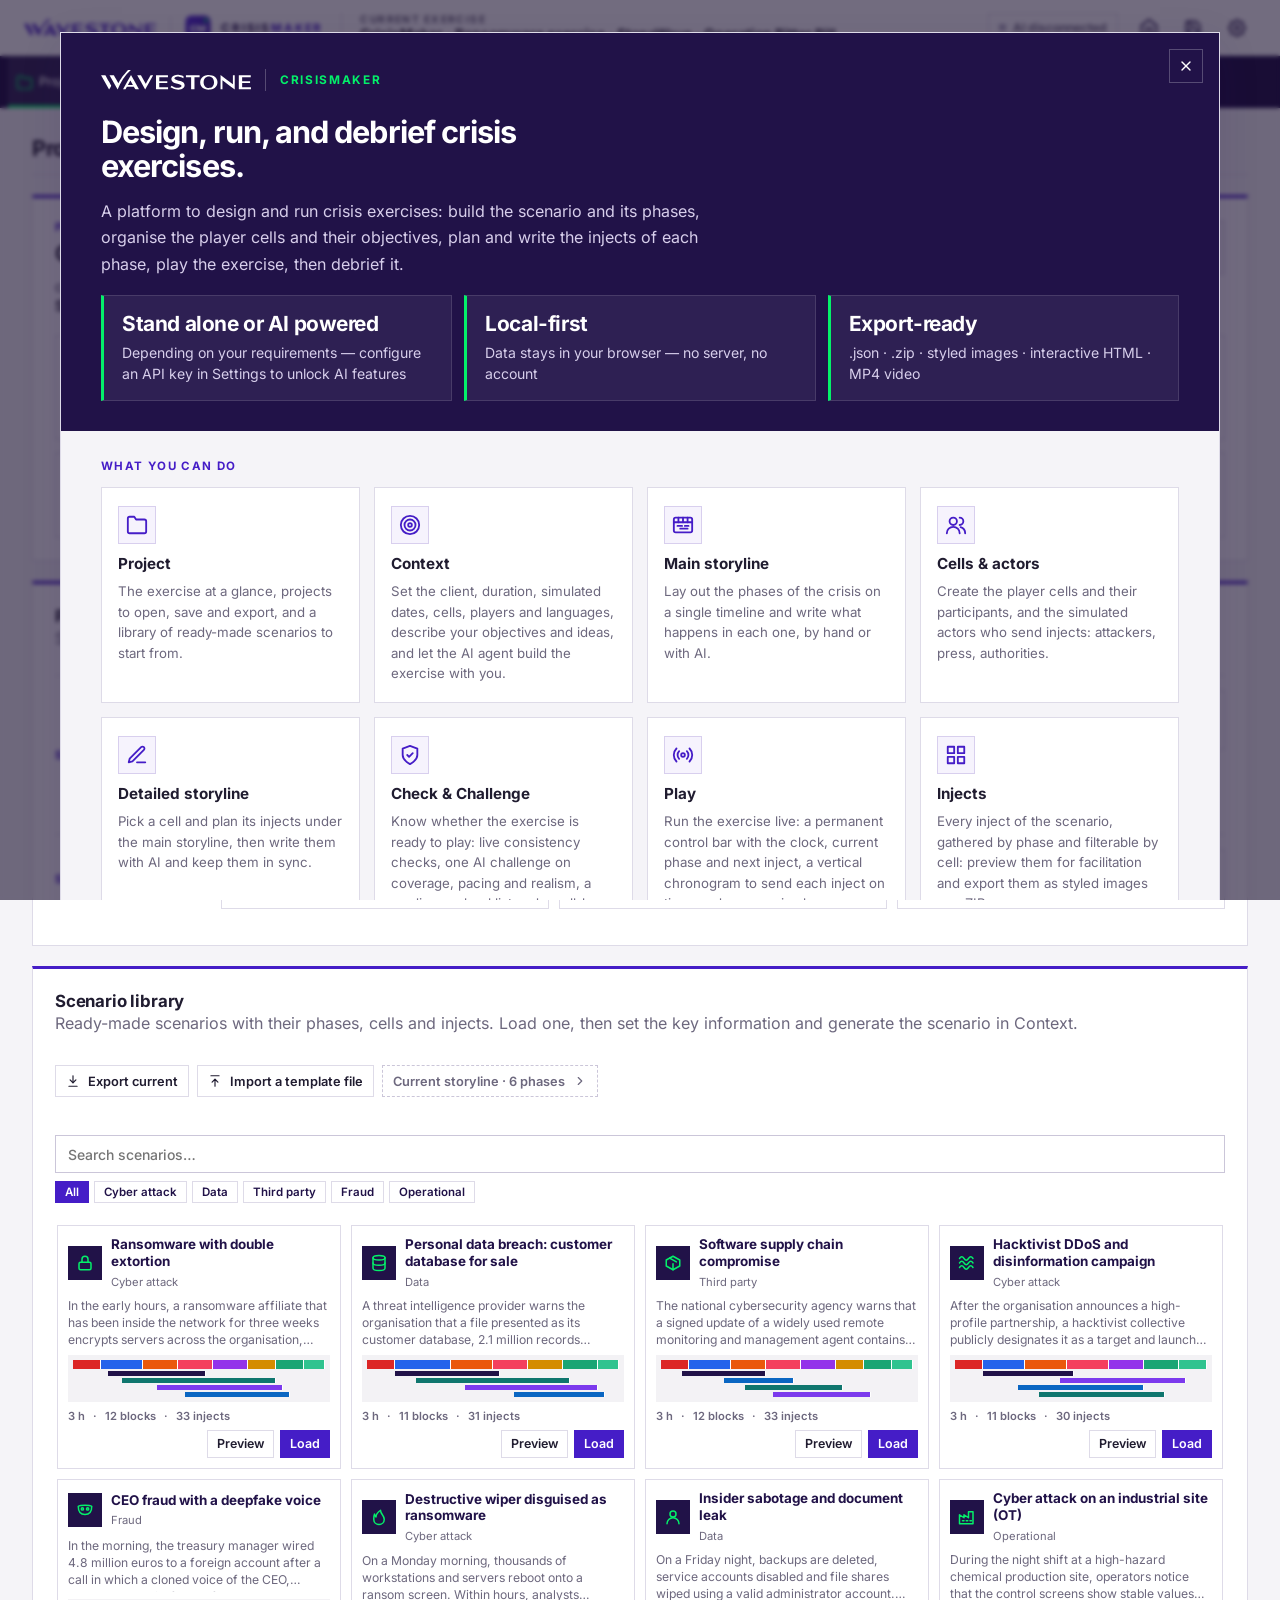
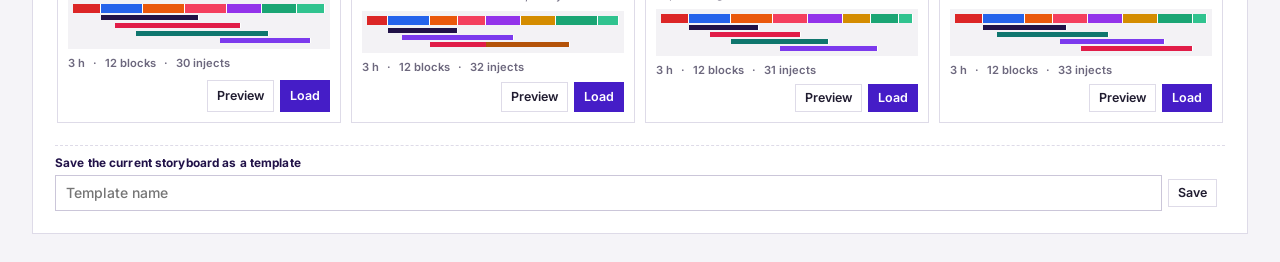
==== index.html @ 2db77907 "One Debrief tab with three parts: Slide debrief, Story debrief, Video debrief Slide debrief builds a" ====
<!DOCTYPE html>
<html lang="en">
<head>
  <meta charset="UTF-8">
  <meta name="viewport" content="width=device-width, initial-scale=1.0">
  <meta name="theme-color" content="#211248">
  <meta http-equiv="Content-Security-Policy" content="default-src 'none'; script-src 'self' 'unsafe-inline' 'unsafe-eval' https://cdnjs.cloudflare.com https://unpkg.com; style-src 'self' 'unsafe-inline' https://fonts.googleapis.com; font-src 'self' data: https://fonts.gstatic.com; img-src 'self' data: blob:; media-src 'self' blob:; frame-src 'self' blob: data:; connect-src https://api.anthropic.com https://api.openai.com https://openrouter.ai https://api.mistral.ai https://deckseeder.pages.dev http://localhost:* http://127.0.0.1:* https://*.openai.azure.com https://*.services.ai.azure.com https://*.cognitiveservices.azure.com https://*.tts.speech.microsoft.com https://generativelanguage.googleapis.com https://unpkg.com https://cdn.jsdelivr.net https://fonts.googleapis.com https://fonts.gstatic.com; form-action 'none'; base-uri 'none'; frame-ancestors 'none';">
  <title>CrisisMaker by Wavestone - Crisis exercise platform</title>
  <link rel="icon" type="image/svg+xml" href="img/crisismaker-icon.svg">
  <!-- Critical inline styles for instant first paint (no flash of white) -->
  <style>
    body{margin:0;background:#f5f4f8;min-height:100vh}
  </style>
  <!-- Full CSS -->
  <link rel="stylesheet" href="css/main.css">
  <link rel="preload" href="fonts/inter-latin-400-normal.woff2" as="font" type="font/woff2" crossorigin>
  <link rel="stylesheet" href="fonts/fonts.css">
  <!-- Local-first: place html-to-image.min.js and jszip.min.js in js/lib/ for offline/standalone use -->
  <script defer src="js/lib/html-to-image.min.js"></script>
  <script defer src="js/lib/jszip.min.js"></script>
  <script defer src="js/lib/xlsx.full.min.js"></script>
  <script defer src="js/lib/pptxgen.min.js"></script>
  <!-- CDN fallback if local libs are missing (requires internet) -->
  <script defer src="js/lib-fallback.js"></script>
</head>
<body>
  <div id="app"></div>
  <div id="toast-root" class="toast-stack" aria-live="polite"></div>
  <script src="js/data.js"></script>
  <script src="js/config.js"></script>
  <script src="js/errors.js"></script>
  <script src="js/debrief-renderer.js"></script>
  <script src="js/debrief-editor-source.js"></script>
  <script src="js/debrief.js"></script>
  <script src="js/templates.js"></script>
  <script src="js/ai.js"></script>
  <script src="js/import-chronogram.js"></script>
  <script src="js/import-chronogram-ui.js"></script>
  <script src="js/checker.js"></script>
  <script src="js/persistence.js"></script>
  <script src="js/agent-prompts.js"></script>
  <script src="js/agent-tools.js"></script>
  <script src="js/agent-runner.js"></script>
  <script src="js/agent-view.js"></script>
  <script src="js/assistant.js"></script>
  <script src="js/scenario-model.js"></script>
  <script src="js/scenario-library-data.js"></script>
  <script src="js/scenario-library.js"></script>
  <script src="js/scenario-history.js"></script>
  <script src="js/scenario-ai.js"></script>
  <script src="js/scenario-sync.js"></script>
  <script src="js/exercise-model.js"></script>
  <script src="js/scenario-builder-view.js"></script>
  <script src="js/scenario-builder-events.js"></script>
  <script src="js/scenario-tabs.js"></script>
  <script src="js/play.js"></script>
  <script src="js/evaluation.js"></script>
  <script src="js/debrief-hub.js"></script>
  <script src="js/views.js"></script>
  <script src="js/app.js"></script>
</body>
</html>
---- css/main.css ----
:root {
      /* Wavestone palette, shared with the EBIOS RM workspace */
      --indigo: #451dc7;
      --indigo-hover: #36169b;
      --indigo-tint: #f0edfc;
      --dark: #211248;
      --green: #04f06a;
      --green-ink: #116539;
      --line: #dedbe8;
      --line-strong: #cbc6d9;
      --bg: #f5f4f8;
      --surface: #ffffff;
      --surface-alt: #f7f6fa;
      --surface-dark: #211248;
      --text: #201c30;
      --muted: #6d687e;
      --border: #dedbe8;
      --primary: #451dc7;
      --primary-strong: #211248;
      --accent: #04f06a;
      --accent-soft: #e1fded;
      --success: #0b8f45;
      --warning: #d99c33;
      --danger: #b52c43;
      --shadow: 0 1px 2px rgba(33, 18, 72, 0.04);
      --shadow-lg: 0 12px 40px rgba(38, 17, 84, 0.1);
      --radius: 0;
      --radius-sm: 0;
      --header-h: 108px;
      --ui-font: Inter, -apple-system, BlinkMacSystemFont, "Segoe UI", sans-serif;
    }

    * { box-sizing: border-box; }
    html, body { height: 100%; }
    body {
      margin: 0;
      font-family: var(--ui-font);
      background: var(--bg);
      color: var(--text);
    }

    button, input, select, textarea { font: inherit; }
    button { cursor: pointer; }
    a { color: var(--indigo); }
    :focus-visible { outline: 3px solid #9173fa; outline-offset: 2px; }

    /* ── Header: white Wavestone brand bar over a deep indigo tab bar ── */
    .app-shell {
      display: flex;
      flex-direction: column;
      min-height: 100vh;
    }

    .app-header {
      position: sticky;
      top: 0;
      z-index: 100;
      flex-shrink: 0;
    }
    .brand-bar {
      height: 56px;
      background: #fff;
      border-bottom: 1px solid var(--line);
      display: flex;
      align-items: center;
      gap: 18px;
      padding: 0 24px;
    }
    .brand-lockup {
      display: flex;
      align-items: center;
      gap: 14px;
      flex-shrink: 0;
      color: var(--indigo);
      text-decoration: none;
    }
    .wavestone-logo { display: block; width: 132px; height: auto; color: var(--indigo); }
    .brand-divider { width: 1px; height: 22px; background: var(--line); }
    .brand-product {
      font-size: 0.72rem;
      font-weight: 700;
      letter-spacing: 0.16em;
      text-transform: uppercase;
      color: var(--dark);
      white-space: nowrap;
    }
    .brand-product b { color: var(--indigo); font-weight: 700; }
    .brand-project {
      flex: 1;
      min-width: 0;
      display: grid;
      gap: 1px;
      padding-left: 18px;
      border-left: 1px solid var(--line);
    }
    .brand-project-label {
      font-size: 0.64rem;
      font-weight: 700;
      letter-spacing: 0.14em;
      text-transform: uppercase;
      color: var(--muted);
    }
    .nav-project-name {
      color: var(--text);
      font-size: 0.92rem;
      font-weight: 650;
      white-space: nowrap;
      overflow: hidden;
      text-overflow: ellipsis;
      display: block;
    }
    .brand-actions { display: flex; align-items: center; gap: 6px; flex-shrink: 0; }
    .save-indicator { color: var(--muted); font-size: 0.75rem; margin-right: 6px; white-space: nowrap; }

    .nav-topbar {
      min-height: 52px;
      background: var(--dark);
      display: flex;
      align-items: stretch;
      padding: 0 16px;
      gap: 12px;
    }

    .nav-topbar-left {
      display: flex;
      align-items: stretch;
      flex: 1;
      min-width: 0;
      overflow-x: auto;
      scrollbar-width: none;
    }
    .nav-topbar-left::-webkit-scrollbar { display: none; }
    .nav-icon-btn {
      border: none;
      background: transparent;
      color: #d6cfea;
      display: flex;
      align-items: center;
      gap: 8px;
      padding: 0 13px;
      min-height: 52px;
      cursor: pointer;
      font-size: 0.8rem;
      font-weight: 500;
      white-space: nowrap;
      transition: color 0.15s, background 0.15s, box-shadow 0.15s;
      flex-shrink: 0;
    }
    .nav-icon-btn svg { width: 17px; height: 17px; opacity: 0.8; flex-shrink: 0; }
    /* Eleven tabs: tighter below 1440 px, text only below 1200 px. */
    @media (max-width: 1440px) { .nav-topbar { padding: 0 8px; } .nav-icon-btn { padding: 0 8px; gap: 6px; } }
    @media (max-width: 1200px) and (min-width: 769px) { .nav-icon-btn svg { display: none; } .nav-icon-btn { padding: 0 7px; } }
    .nav-icon-btn span { line-height: 1; }
    .nav-icon-btn:hover { color: #fff; background: rgba(255,255,255,0.07); }
    .nav-icon-btn.active {
      color: #fff;
      background: rgba(255,255,255,0.09);
      box-shadow: inset 0 -3px 0 var(--green);
    }
    .nav-icon-btn.active svg { opacity: 1; color: var(--green); }

    .nav-gear-btn {
      width: 38px;
      height: 38px;
      border: 1px solid transparent;
      background: transparent;
      color: var(--dark);
      display: flex;
      align-items: center;
      justify-content: center;
      cursor: pointer;
      border-radius: 0;
      transition: color 0.15s, background 0.15s, border-color 0.15s;
    }
    .nav-gear-btn:hover, .nav-gear-btn.active {
      color: var(--indigo);
      border-color: var(--indigo);
      background: var(--indigo-tint);
    }

    /* ── Settings drawer ── */
    .settings-drawer {
      position: fixed;
      top: var(--header-h);
      right: 0;
      width: 420px;
      max-width: 100vw;
      height: calc(100vh - var(--header-h));
      background: var(--surface);
      border-left: 1px solid var(--line);
      box-shadow: none;
      transform: translateX(100%);
      transition: transform 0.25s ease;
      z-index: 90;
      display: flex;
      flex-direction: column;
      overflow: hidden;
    }
    .settings-drawer.open { transform: translateX(0); box-shadow: var(--shadow-lg); }
    .settings-drawer-header {
      display: flex;
      justify-content: space-between;
      align-items: center;
      padding: 16px 20px;
      border-bottom: 1px solid var(--border);
      flex-shrink: 0;
    }
    .settings-drawer-header h3 { margin: 0; font-size: 1rem; }
    .settings-drawer-body {
      flex: 1;
      overflow-y: auto;
      padding: 16px 20px;
    }
    /* Override card styles inside drawer for compact layout */
    .settings-drawer-body .grid.cols-2 { grid-template-columns: 1fr; }

    .content {
      flex: 1;
      padding: 28px 32px;
      display: grid;
      gap: 20px;
      align-content: start;
      overflow-y: auto;
    }

    /* Page head: one compact line, title then a short description */
    .topbar {
      display: flex;
      align-items: baseline;
      flex-wrap: wrap;
      gap: 4px 14px;
      padding: 0 0 12px;
      border-bottom: 1px solid var(--line);
    }
    .page-title { display: flex; align-items: baseline; flex-wrap: wrap; gap: 4px 14px; min-width: 0; }
    .page-title h2 { margin: 0; font-size: 1.35rem; letter-spacing: -0.02em; line-height: 1.2; color: var(--text); }
    .page-title p { margin: 0; color: var(--muted); font-size: 0.9rem; line-height: 1.45; }

    .page-eyebrow {
      display: block;
      font-size: 0.72rem;
      text-transform: uppercase;
      letter-spacing: 0.12em;
      color: var(--indigo);
      font-weight: 700;
      margin-bottom: 8px;
    }

    /* Square status tag (inject status, channel chips) */
    .pill {
      display: inline-block;
      padding: 4px 8px;
      border: 0;
      border-radius: 0;
      background: #eeebf7;
      color: #51406c;
      font-size: 0.75rem;
      font-weight: 600;
      white-space: nowrap;
    }

    /* AI connection status, in the brand bar; opens the settings */
    .ai-status {
      display: inline-flex;
      align-items: center;
      gap: 7px;
      height: 30px;
      padding: 0 10px;
      margin-right: 6px;
      border: 1px solid var(--line);
      background: #fff;
      color: var(--muted);
      font-size: 0.76rem;
      font-weight: 600;
      white-space: nowrap;
    }
    .ai-status::before { content: ""; width: 7px; height: 7px; background: #b8b3c7; }
    .ai-status.is-live { background: #e1fded; border-color: #b9f5d2; color: var(--green-ink); }
    .ai-status.is-live::before { background: var(--green); }
    .ai-status:hover { border-color: var(--indigo); color: var(--indigo); }

    .grid { display: grid; gap: 20px; }
    .grid.cols-2 { grid-template-columns: repeat(2, minmax(0, 1fr)); }
    .grid.cols-3 { grid-template-columns: repeat(3, minmax(0, 1fr)); }
    .grid.cols-4 { grid-template-columns: repeat(4, minmax(0, 1fr)); }

    .card {
      background: var(--surface);
      border: 1px solid var(--line);
      border-radius: 0;
      box-shadow: none;
      padding: 22px;
      min-width: 0;
    }


    .card h3, .card h4 {
      margin: 0 0 8px;
      font-size: 1.05rem;
      letter-spacing: -0.01em;
      color: var(--text);
    }

    .card p.subtle, .subtle {
      color: var(--muted);
      line-height: 1.55;
      margin-top: 0;
    }

    .section-header {
      display: flex;
      justify-content: space-between;
      align-items: center;
      gap: 14px;
      margin-bottom: 18px;
    }

    .section-header h3 { margin: 0; }

    .field-grid { display: grid; gap: 16px; }
    .field-grid.cols-2 { grid-template-columns: repeat(2, minmax(0, 1fr)); }
    .field-grid.cols-3 { grid-template-columns: repeat(3, minmax(0, 1fr)); }

    label.field {
      display: grid;
      gap: 7px;
      font-size: 0.875rem;
      color: var(--text);
      font-weight: 600;
    }

    input[type="text"], input[type="password"], input[type="datetime-local"], input[type="number"], input[type="url"], input[type="search"], input[type="email"], select, textarea {
      width: 100%;
      border: 1px solid var(--line-strong);
      border-radius: 0;
      padding: 10px 11px;
      background: #fff;
      color: var(--text);
      min-height: 42px;
      font-size: 0.875rem;
      font-weight: 400;
      transition: border-color 0.15s ease, box-shadow 0.15s ease;
    }

    textarea { min-height: 110px; resize: vertical; line-height: 1.55; }
    input:focus, select:focus, textarea:focus {
      outline: none;
      border-color: var(--indigo);
      box-shadow: 0 0 0 3px rgba(69, 29, 199, 0.14);
    }
    input[type="checkbox"], input[type="radio"] { accent-color: var(--indigo); }

    /* Buttons: flat square blocks. Primary is solid indigo, secondary is outlined white. */
    .actions { display: flex; flex-wrap: wrap; gap: 8px; }
    .btn {
      border: 1px solid transparent;
      border-radius: 0;
      padding: 10px 15px;
      min-height: 40px;
      font-size: 0.875rem;
      font-weight: 600;
      display: inline-flex;
      align-items: center;
      gap: 8px;
      transition: background 0.15s ease, border-color 0.15s ease, color 0.15s ease;
    }
    .btn:disabled { cursor: not-allowed; opacity: 0.5; }
    .btn-primary { background: var(--indigo); border-color: var(--indigo); color: #fff; }
    .btn-primary:hover:not(:disabled) { background: var(--indigo-hover); border-color: var(--indigo-hover); }
    .btn-secondary { background: #fff; color: var(--text); border-color: var(--line); }
    .btn-secondary:hover:not(:disabled) { border-color: var(--indigo); background: #f6f3ff; color: var(--indigo); }
    .btn-danger { background: #fff; color: var(--danger); border-color: #efc7cf; }
    .btn-danger:hover:not(:disabled) { background: #fff0f2; border-color: var(--danger); }
    .btn-success { background: var(--green); border-color: var(--green); color: #183127; }
    .btn-success:hover:not(:disabled) { background: #00d85c; border-color: #00d85c; }
    .btn-ghost { background: transparent; border: 1px dashed var(--line-strong); color: var(--muted); }
    .btn-ghost:hover:not(:disabled) { border-color: var(--indigo); color: var(--indigo); }
    .btn-sm { padding: 5px 10px; min-height: 32px; font-size: 0.8rem; border-radius: 0; font-weight: 600; }

    .project-welcome { gap: 22px; }
    /* Dark indigo hero block with a green eyebrow, as in the EBIOS RM welcome panel */
    .hero-card {
      display: grid;
      grid-template-columns: minmax(0, 1.5fr) minmax(260px, 0.9fr);
      gap: 22px;
      padding: 32px;
      border-radius: 0;
      background: var(--dark);
      color: #fff;
      box-shadow: none;
    }
    .hero-kicker {
      display: inline-flex;
      margin-bottom: 14px;
      padding: 0;
      border-radius: 0;
      background: none;
      color: var(--green);
      font-size: 0.74rem;
      font-weight: 700;
      letter-spacing: 0.14em;
      text-transform: uppercase;
    }
    .hero-card h1 {
      margin: 0;
      font-size: clamp(1.9rem, 2.6vw, 2.6rem);
      line-height: 1.12;
      letter-spacing: -0.03em;
      max-width: 16ch;
    }
    .hero-card p {
      margin: 16px 0 0;
      max-width: 62ch;
      color: #d7ceeb;
      line-height: 1.65;
      font-size: 1rem;
    }
    .hero-stats {
      display: grid;
      gap: 12px;
      align-content: center;
    }
    .hero-stat {
      display: grid;
      gap: 6px;
      padding: 16px 18px;
      border-radius: 0;
      background: rgba(255,255,255,0.06);
      border: 1px solid rgba(255,255,255,0.12);
      border-left: 3px solid var(--green);
    }
    .hero-stat strong {
      font-size: 1.3rem;
      line-height: 1.15;
      letter-spacing: -0.02em;
    }
    .hero-stat span {
      color: #d7ceeb;
      font-size: 0.88rem;
      line-height: 1.5;
    }

    .welcome-block { display: grid; gap: 12px; }
    .welcome-block-title { margin: 0; font-size: 0.72rem; font-weight: 700; letter-spacing: 0.12em; text-transform: uppercase; color: var(--indigo); }
    .card-disabled { opacity: 0.45; pointer-events: none; }

    /* ── Launch Screen ─────────────────────────────────────────── */
    .launch-screen-overlay {
      position: fixed;
      inset: 0;
      background: rgba(20, 11, 43, 0.6);
      backdrop-filter: blur(2px);
      -webkit-backdrop-filter: blur(2px);
      z-index: 200;
      display: flex;
      align-items: flex-start;
      justify-content: center;
      overflow-y: auto;
      padding: 32px 20px 48px;
      cursor: pointer;
    }
    .launch-screen {
      background: var(--bg);
      border-radius: 0;
      width: min(1160px, 100%);
      display: flex;
      flex-direction: column;
      overflow: hidden;
      border: 1px solid var(--line);
      box-shadow: var(--shadow-lg);
      cursor: default;
      position: relative;
    }
    .launch-hero {
      background: var(--dark);
      color: #fff;
      padding: 36px 40px 30px;
      display: flex;
      flex-direction: column;
      gap: 14px;
      position: relative;
    }
    .launch-brand { display: flex; align-items: center; gap: 14px; margin-bottom: 10px; }
    .launch-brand .brand-divider { background: rgba(255,255,255,0.24); }
    .launch-brand .hero-kicker { margin: 0; }
    .wavestone-logo-light { color: #fff; width: 150px; }
    .launch-hero-title {
      margin: 0;
      font-size: clamp(1.7rem, 2.4vw, 2.6rem);
      line-height: 1.12;
      letter-spacing: -0.03em;
      color: #fff;
      max-width: 22ch;
    }
    .launch-hero-desc {
      margin: 0;
      color: #d7ceeb;
      font-size: 1rem;
      line-height: 1.65;
      max-width: 64ch;
    }
    .launch-hero-stats {
      display: flex;
      gap: 12px;
      flex-wrap: wrap;
      margin-top: 4px;
    }
    .launch-hero-stats .hero-stat {
      flex: 1;
      min-width: 160px;
    }
    .launch-hero-close {
      position: absolute;
      top: 16px;
      right: 16px;
      width: 34px;
      height: 34px;
      border: 1px solid rgba(255,255,255,0.24);
      border-radius: 0;
      background: transparent;
      color: #fff;
      cursor: pointer;
      display: flex;
      align-items: center;
      justify-content: center;
      font-size: 1rem;
      line-height: 1;
      transition: background 0.15s;
    }
    .launch-hero-close:hover { background: rgba(255,255,255,0.12); border-color: var(--green); }
    .launch-body {
      padding: 28px 40px 4px;
      display: flex;
      flex-direction: column;
      gap: 26px;
    }
    .launch-features {
      display: grid;
      grid-template-columns: repeat(4, minmax(0, 1fr));
      gap: 14px;
    }
    .launch-feature-card {
      background: var(--surface);
      border: 1px solid var(--border);
      border-radius: 0;
      padding: 18px 16px;
      display: flex;
      flex-direction: column;
      gap: 8px;
    }
    .launch-feature-card:hover { border-color: var(--indigo); }
    .launch-feature-icon {
      width: 38px;
      height: 38px;
      background: #f6f3fd;
      border: 1px solid #d8cfee;
      border-radius: 0;
      display: flex;
      align-items: center;
      justify-content: center;
      color: var(--primary);
      margin-bottom: 2px;
      flex-shrink: 0;
    }
    .launch-feature-card strong { font-size: 0.95rem; color: var(--text); }
    .launch-feature-card p { margin: 0; font-size: 0.83rem; color: var(--muted); line-height: 1.55; }
    .launch-tips {
      display: grid;
      gap: 10px;
    }
    .launch-tip {
      display: flex;
      align-items: flex-start;
      gap: 12px;
      font-size: 0.9rem;
      color: var(--text);
      line-height: 1.55;
    }
    .launch-tip-num {
      flex-shrink: 0;
      width: 26px;
      height: 26px;
      background: #f6f3fd;
      border: 1px solid #d8cfee;
      color: var(--indigo);
      border-radius: 0;
      display: flex;
      align-items: center;
      justify-content: center;
      font-size: 0.72rem;
      font-weight: 700;
      margin-top: 1px;
    }
    .launch-tip-num-accent { background: var(--green); border-color: var(--green); color: #183127; }
    .launch-actions {
      padding: 20px 40px;
      display: flex;
      align-items: center;
      justify-content: center;
      gap: 12px;
    }
    .launch-start-btn { padding: 10px 28px; font-size: 1rem; }
    .launch-footer {
      padding: 13px 40px;
      border-top: 1px solid var(--border);
      background: #faf9fc;
      font-size: 0.78rem;
      color: var(--muted);
      display: flex;
      align-items: center;
      justify-content: space-between;
      gap: 16px;
    }
    .launch-footer a { color: var(--primary); text-decoration: none; }
    .launch-footer a:hover { text-decoration: underline; }
    /* Home button in nav — slight separator after it */
    .nav-home-btn {
      border-right: 1px solid rgba(255,255,255,0.12);
      margin-right: 4px;
    }

    .helper { color: var(--muted); font-size: 0.88rem; line-height: 1.5; }
    .table { width: 100%; border-collapse: collapse; }
    .table th, .table td { padding: 12px 10px; border-bottom: 1px solid var(--border); text-align: left; vertical-align: top; }
    .table th { color: var(--muted); font-size: 0.84rem; text-transform: uppercase; letter-spacing: 0.04em; }

    .timeline {
      position: relative;
      padding: 14px 0 0;
      overflow-x: auto;
      overflow-y: hidden;
      min-height: 0;
      flex: 1;
    }
    .timeline-track {
      position: relative;
      min-height: 188px;
      border-top: 4px solid rgba(69, 29, 199,0.18);
      margin-top: 42px;
      background-image: linear-gradient(to right, rgba(69, 29, 199,0.08) 1px, transparent 1px);
      background-size: 108px 100%;
      background-position: 0 0;
    }
    .timeline-tick {
      position: absolute;
      top: -30px;
      color: var(--muted);
      font-size: 0.78rem;
      transform: translateX(-50%);
    }
    .stimulus-card {
      position: absolute;
      top: 24px;
      width: 172px;
      border-radius: 0;
      padding: 12px;
      color: #fff;
      box-shadow: 0 12px 30px rgba(33, 18, 72,0.16);
      cursor: pointer;
      border: 2px solid transparent;
    }
    .stimulus-card.selected { border-color: #fff; box-shadow: 0 18px 38px rgba(33, 18, 72,0.22); }
    .stimulus-card small { display: block; opacity: 0.9; margin-top: 6px; }
    .stimulus-card strong { display: block; }

    .editor-layout {
      display: grid;
      grid-template-columns: minmax(360px, 460px) minmax(0, 1fr);
      gap: 20px;
      align-items: start;
    }

    /* Split-panel for Stimuli view */
    .stimuli-workspace {
      display: grid;
      grid-template-rows: auto auto;
      gap: 16px;
      font-size: 0.94rem;
    }
    .stimuli-timeline-panel {
      display: flex;
      flex-direction: column;
    }
    .stimuli-timeline-panel .section-header {
      margin-bottom: 12px;
    }
    .stimuli-table-card {
      display: flex;
      flex-direction: column;
    }
    .stimuli-table-card .section-header {
      margin-bottom: 8px;
    }
    .resize-handle {
      position: relative;
      background: rgba(69, 29, 199, 0.08);
      transition: background 0.15s ease;
      z-index: 2;
      touch-action: none;
      user-select: none;
    }
    .resize-handle::after {
      content: '';
      position: absolute;
      inset: 50% auto auto 50%;
      transform: translate(-50%, -50%);
      border-radius: 999px;
      background: rgba(33, 18, 72,0.2);
    }
    .resize-handle:hover,
    .resize-handle:focus-visible,
    .is-resizing-panels .resize-handle {
      background: rgba(69, 29, 199, 0.18);
    }
    .resize-handle-horizontal {
      cursor: row-resize;
    }
    .resize-handle-horizontal::after {
      width: 64px;
      height: 4px;
    }
    .resize-handle-vertical {
      cursor: col-resize;
    }
    .resize-handle-vertical::after {
      width: 4px;
      height: 64px;
    }
    .preview-toolbar-inline {
      padding: 8px 12px;
      border-bottom: 1px solid rgba(33, 18, 72,0.08);
      display: flex;
      gap: 8px;
      background: rgba(255,255,255,0.6);
      flex-shrink: 0;
    }

    .preview-shell {
      background: #f7f6fa;
      border-radius: 0;
      border: 1px solid var(--line);
      padding: 18px;
      min-height: 420px;
      overflow: auto;
    }
    .stimuli-preview-shell {
      flex: 1;
      min-height: 0;
    }
    .stimulus-modal-right .preview-stage {
      min-height: 100%;
      display: grid;
      place-items: start center;
      zoom: 0.92;
      transform-origin: top center;
    }
    .stimulus-modal-right .preview-stage.video-stimulus-preview {
      zoom: 0.644;
    }

    @media (max-width: 1680px) {
      .stimulus-modal-right .preview-stage {
        zoom: 0.86;
      }
      .stimulus-modal-right .preview-stage.video-stimulus-preview {
        zoom: 0.602;
      }
    }

    @media (max-width: 1280px) {
      .hero-card {
        grid-template-columns: 1fr;
      }
    }

    .thumb-grid {
      display: grid;
      grid-template-columns: repeat(auto-fill, minmax(220px, 1fr));
      gap: 16px;
    }
    .thumb-card {
      border: 1px solid var(--border);
      border-radius: 0;
      overflow: hidden;
      background: #fff;
    }
    .thumb-card .thumb-preview {
      min-height: 140px;
      display: grid;
      place-items: center;
      background: #f5f7fb;
      padding: 12px;
      overflow: hidden;
    }
    .thumb-card .thumb-body { padding: 14px; }

    /* Library view */
    .library-filter-bar {
      display: flex;
      gap: 10px;
      align-items: center;
      flex-wrap: wrap;
      padding: 12px 0;
      border-bottom: 1px solid var(--border);
      margin-bottom: 16px;
    }
    .library-filter-bar select {
      padding: 6px 10px;
      border: 1px solid var(--border);
      border-radius: 0;
      font-size: 0.85rem;
      background: #fff;
      cursor: pointer;
    }
    .library-card-grid {
      display: grid;
      grid-template-columns: repeat(auto-fill, minmax(220px, 1fr));
      gap: 16px;
    }
    .library-card {
      border: 1px solid var(--border);
      border-radius: 0;
      overflow: hidden;
      background: #fff;
      display: flex;
      flex-direction: column;
      transition: box-shadow 0.15s;
    }
    .library-card:hover { box-shadow: 0 4px 16px rgba(0,0,0,0.10); }
    .library-card-header {
      display: flex;
      justify-content: space-between;
      align-items: center;
      padding: 10px 12px;
      color: #fff;
    }
    .library-card-channel { font-size: 0.8rem; font-weight: 600; }
    .library-card-time { font-size: 0.75rem; opacity: 0.85; font-variant-numeric: tabular-nums; }
    .library-card-body {
      padding: 10px 12px;
      flex: 1;
    }
    .library-card-actor { font-weight: 600; font-size: 0.85rem; margin-bottom: 4px; }
    .library-card-desc { color: var(--muted); font-size: 0.78rem; line-height: 1.4; }
    .library-card-footer {
      padding: 8px 12px;
      border-top: 1px solid var(--border);
      display: flex;
      justify-content: space-between;
      align-items: center;
      gap: 6px;
    }
    .library-card-actions { display: flex; gap: 4px; }
    .btn-xs { padding: 3px 9px; min-height: 28px; font-size: 0.78rem; border-radius: 0; gap: 5px; }

    /* History modal */
    .modal-backdrop {
      position: fixed;
      inset: 0;
      background: rgba(0,0,0,0.45);
      z-index: 200;
      display: flex;
      align-items: center;
      justify-content: center;
    }
    .modal-box {
      background: #fff;
      border-radius: 0;
      width: min(560px, 95vw);
      max-height: 80vh;
      display: flex;
      flex-direction: column;
      box-shadow: 0 20px 60px rgba(0,0,0,0.25);
    }
    .modal-header {
      padding: 16px 20px;
      border-bottom: 1px solid var(--border);
      display: flex;
      justify-content: space-between;
      align-items: center;
    }
    .modal-header h3 { margin: 0; font-size: 1rem; }
    .modal-body { overflow-y: auto; padding: 8px 0; }
    .history-entry {
      padding: 12px 20px;
      border-bottom: 1px solid var(--border);
    }
    .history-entry:last-child { border-bottom: none; }
    .history-entry-meta {
      display: flex;
      align-items: center;
      gap: 10px;
      flex-wrap: wrap;
      margin-bottom: 6px;
    }
    .history-entry-preview {
      font-size: 0.8rem;
      color: var(--muted);
      line-height: 1.5;
    }

    /* Stimulus editor modal */
    .modal-box-stimulus {
      width: 95vw;
      max-width: 95vw;
      height: 95vh;
      max-height: 95vh;
      border-radius: 0;
      display: flex;
      flex-direction: column;
    }
    .modal-box-stimulus .modal-header {
      flex-shrink: 0;
    }
    .modal-body-stimulus {
      flex: 1;
      min-height: 0;
      display: grid;
      grid-template-columns:
        minmax(300px, var(--stimulus-modal-editor-width, 50%))
        12px
        minmax(300px, var(--stimulus-modal-preview-width, 50%));
      overflow: hidden;
    }
    .stimulus-modal-left {
      overflow-y: auto;
      padding: 20px 20px 40px;
      min-height: 0;
    }
    .stimulus-modal-right {
      background: #f7f6fa;
      display: flex;
      flex-direction: column;
      overflow: hidden;
      min-height: 0;
    }
    .stimulus-modal-channel-dot {
      display: inline-block;
      width: 12px;
      height: 12px;
      border-radius: 50%;
      flex-shrink: 0;
    }
    .mobile-preview-toggle { display: none; }
    @media (max-width: 768px) {
      .modal-box-stimulus {
        width: 100vw;
        height: 100vh;
        height: 100dvh;
        border-radius: 0;
        max-width: 100vw;
        max-height: 100vh;
        max-height: 100dvh;
      }
      .modal-body-stimulus {
        grid-template-columns: 1fr;
        overflow-y: auto;
        -webkit-overflow-scrolling: touch;
      }
      .stimulus-modal-left {
        overflow-y: auto;
        -webkit-overflow-scrolling: touch;
        padding: 16px 16px 80px;
      }
      .modal-box-stimulus .resize-handle {
        display: none;
      }
      .stimulus-modal-right {
        display: none;
      }
      /* When mobile preview is active, swap panels */
      .modal-body-stimulus.mobile-preview-active .stimulus-modal-left {
        display: none;
      }
      .modal-body-stimulus.mobile-preview-active .stimulus-modal-right {
        display: flex;
        overflow-y: auto;
        -webkit-overflow-scrolling: touch;
      }
      .mobile-preview-toggle {
        display: inline-flex;
      }
      .modal-box-stimulus .modal-header {
        flex-wrap: wrap;
        gap: 8px;
        padding: 12px 16px;
      }
      .modal-box-stimulus .modal-header .actions {
        flex-wrap: wrap;
        gap: 6px;
      }
    }

    .toast-stack {
      position: fixed;
      right: 24px;
      bottom: 24px;
      display: grid;
      gap: 12px;
      z-index: 50;
    }
    .toast {
      min-width: 260px;
      max-width: 420px;
      padding: 14px 16px;
      border-radius: 0;
      box-shadow: var(--shadow-lg);
      background: var(--surface-dark);
      border-left: 3px solid var(--green);
      color: #fff;
      font-size: 0.875rem;
    }
    .toast.error { background: var(--dark); border-left-color: #ff5c7a; }
    .toast.success { background: var(--dark); }

    .hidden { display: none !important; }
    .mono { font-family: ui-monospace, SFMono-Regular, Menlo, monospace; }
    .tag-row { display: flex; flex-wrap: wrap; gap: 8px; }
    .tag { padding: 4px 7px; border-radius: 0; background: #eeebf7; color: #51406c; font-size: 0.75rem; font-weight: 600; }

    .render-frame {
      background: #fff;
      color: #111;
      box-shadow: 0 18px 40px rgba(16, 36, 63, 0.18);
      overflow: hidden;
    }

    .outlook-email { width: 800px; font-family: "Segoe UI", Tahoma, sans-serif; border-radius: 16px; }
    .outlook-topbar { background: #0078d4; color: #fff; padding: 10px 20px; display: flex; justify-content: space-between; align-items: center; }
    .outlook-actions { display: flex; gap: 16px; align-items: center; font-size: 12px; }
    .outlook-body { padding: 0; background: #fff; }
    .outlook-meta { padding: 18px 24px; border-bottom: 1px solid #dce4ed; }
    .outlook-row { display: grid; grid-template-columns: 70px 1fr; gap: 10px; font-size: 12px; color: #4d5b6a; margin-bottom: 8px; }
    .outlook-row strong { color: #1d2b3a; }
    .outlook-subject { font-size: 26px; margin: 4px 0 16px; color: #1b1b1b; }
    .importance-dot { display: inline-flex; width: 18px; height: 18px; border-radius: 50%; background: #c62828; color: #fff; align-items: center; justify-content: center; font-size: 12px; }
    .outlook-content { padding: 26px 24px 32px; font-size: 14px; line-height: 1.6; color: #172635; }
    .outlook-attachment { display: inline-flex; align-items: center; gap: 10px; background: #f4f7fb; border: 1px solid #d8e1eb; border-radius: 10px; padding: 10px 12px; margin-top: 16px; }

    .tweet { width: 598px; border: 1px solid #eff3f4; border-radius: 18px; padding: 16px; font-family: -apple-system, BlinkMacSystemFont, "Segoe UI", Roboto, sans-serif; background: #fff; }
    .tweet-header { display: flex; gap: 12px; }
    .avatar { width: 48px; height: 48px; border-radius: 50%; display: grid; place-items: center; color: #fff; font-weight: 700; flex-shrink: 0; }
    .tweet-name { display: flex; align-items: center; gap: 6px; font-weight: 700; }
    .tweet-handle, .tweet-meta { color: #536471; font-size: 15px; }
    .tweet-text { margin: 12px 0 16px; font-size: 15px; line-height: 1.45; white-space: pre-wrap; }
    .tweet-metrics, .tweet-actions { display: flex; justify-content: space-between; color: #536471; font-size: 13px; }
    .tweet-divider { border-top: 1px solid #eff3f4; margin: 14px 0; }

    .press-article { width: 720px; background: #fff; }
    .press-photo { background: linear-gradient(135deg, #d6dde6 0%, #b2bcc9 100%); position: relative; overflow: hidden; }
    .press-photo::after { content: ""; position: absolute; inset: 18px; border: 1px solid rgba(255,255,255,0.32); border-radius: 6px; }
    .press-content a { text-decoration: underline; }

    .lm-article { width: 700px; padding-bottom: 28px; }
    .lm-header { border-bottom: 1px solid #dde3ea; padding: 18px 26px 14px; }
    .lm-logo { font-family: Lora, Georgia, serif; font-size: 42px; font-weight: 700; text-align: center; color: #10243f; }
    .lm-nav { display: flex; justify-content: center; gap: 18px; font-size: 13px; color: #384a5c; margin-top: 10px; }
    .lm-premium { background: #fff5d7; color: #7a5c00; font-size: 12px; padding: 10px 24px; font-weight: 700; }
    .press-body { padding: 24px 36px 0; }
    .press-category { color: #d18b00; font-weight: 700; letter-spacing: 0.04em; font-size: 13px; text-transform: uppercase; }
    .press-headline { font-family: Lora, Georgia, serif; font-size: 32px; line-height: 1.15; margin: 12px 0; color: #1a1a1a; }
    .press-subheadline { font-family: Georgia, serif; font-size: 20px; line-height: 1.45; color: #404040; margin-bottom: 20px; }
    .press-byline { display: flex; justify-content: space-between; gap: 20px; color: #536471; font-size: 14px; padding-bottom: 18px; border-bottom: 1px solid #ebeff4; }
    .lm-article .press-photo { height: 260px; border-radius: 14px; margin: 24px 0 10px; }
    .press-caption { font-size: 13px; color: #5f6b7a; margin-bottom: 18px; }
    .press-content { font-family: Georgia, serif; font-size: 18px; line-height: 1.6; color: #202020; }
    .press-content p { margin: 0 0 18px; }

    .nyt-article { width: 720px; padding: 0 0 40px; color: #121212; }
    .nyt-rail { border-top: 1px solid #dfdfdf; border-bottom: 1px solid #dfdfdf; padding: 10px 28px 12px; }
    .nyt-masthead-row { display: grid; grid-template-columns: 1fr auto 1fr; align-items: center; gap: 16px; }
    .nyt-date { font: 12px/1.4 Arial, Helvetica, sans-serif; color: #555; }
    .nyt-masthead { text-align: center; font-family: 'UnifrakturMaguntia', serif; font-size: 30px; line-height: 1; color: #000; }
    .nyt-nav { justify-self: end; font: 11px/1.3 'Arial Narrow', Arial, sans-serif; letter-spacing: 0.05em; text-transform: uppercase; color: #333; }
    .nyt-nav span { color: #bbb; margin: 0 5px; }
    .nyt-divider { border-top: 1px solid #dfdfdf; margin-top: 10px; }
    .nyt-body { width: 600px; margin: 0 auto; padding-top: 28px; }
    .nyt-category { font: 12px/1.4 Arial, Helvetica, sans-serif; letter-spacing: 0.1em; text-transform: uppercase; color: #666; }
    .nyt-headline { font-family: 'Playfair Display', 'Noto Serif', Georgia, serif; font-size: 36px; line-height: 1.15; font-weight: 700; margin: 14px 0 0; }
    .nyt-subheadline { font-family: Georgia, serif; font-size: 19px; line-height: 1.4; color: #333; margin-top: 14px; }
    .nyt-photo { height: 400px; margin: 26px 0 10px; border-radius: 2px; }
    .nyt-caption { font: 12px/1.5 Arial, Helvetica, sans-serif; color: #666; }
    .nyt-byline { display: grid; gap: 8px; margin-top: 22px; font-family: Arial, Helvetica, sans-serif; }
    .nyt-author { font-size: 14px; font-weight: 700; color: #121212; }
    .nyt-author span { font-weight: 400; }
    .nyt-date-line { font-size: 14px; color: #666; }
    .nyt-actions { display: flex; gap: 16px; align-items: center; padding: 14px 0; margin: 18px 0 24px; border-top: 1px solid #dfdfdf; border-bottom: 1px solid #dfdfdf; color: #666; }
    .nyt-actions svg { width: 20px; height: 20px; stroke: currentColor; fill: none; stroke-width: 1.75; }
    .nyt-content { font-family: Georgia, serif; font-size: 20px; line-height: 1.7; color: #333; }
    .nyt-content p { margin: 0 0 20px; }
    .nyt-content a { color: #326891; }

    .faz-article { width: 760px; padding-bottom: 36px; }
    .faz-header { background: #324055; color: #fff; padding: 0 40px; }
    .faz-header-top { height: 48px; display: flex; align-items: center; justify-content: space-between; gap: 16px; }
    .faz-brand { display: flex; align-items: baseline; gap: 12px; }
    .faz-logo { font-family: Inter, sans-serif; font-size: 20px; font-weight: 700; letter-spacing: 0.15em; }
    .faz-title { font-family: Inter, sans-serif; font-size: 14px; letter-spacing: 0.05em; }
    .faz-date { font-family: Inter, sans-serif; font-size: 12px; }
    .faz-nav { background: #fff; border-bottom: 1px solid #d6d6d6; padding: 13px 40px; font: 13px/1.4 Inter, 'Source Sans 3', sans-serif; color: #324055; display: flex; gap: 20px; flex-wrap: wrap; }
    .faz-nav .active { border-bottom: 2px solid #324055; padding-bottom: 6px; }
    /* HD FAZ header — white layout matching real site */
    .faz-hd-header { display: flex; align-items: center; justify-content: space-between; background: #fff; border-bottom: 1px solid #e0e0e0; padding: 12px 24px; }
    .faz-hd-header-left { display: flex; align-items: center; gap: 14px; }
    .faz-hd-header-center { display: flex; align-items: center; }
    .faz-hd-header-right { display: flex; align-items: center; gap: 12px; }
    .faz-hd-icon { display: inline-flex; cursor: pointer; }
    .faz-hd-meta-link { display: inline-flex; align-items: center; gap: 4px; font: 11px/1 'Inter', Arial, sans-serif; letter-spacing: 0.05em; color: #333; cursor: pointer; }
    .faz-hd-wordmark { font-family: 'UnifrakturMaguntia', 'Old English Text MT', 'Playfair Display', Georgia, serif; font-size: 22px; line-height: 1; color: #1a1a1a; white-space: nowrap; }
    .faz-hd-sub-btn { background: #8a7a2a; color: #fff; font: 700 12px/1 'Inter', Arial, sans-serif; padding: 7px 14px; border-radius: 2px; cursor: pointer; white-space: nowrap; }
    .faz-hd-user { display: inline-flex; cursor: pointer; }
    .faz-body { width: 680px; margin: 0 auto; padding-top: 26px; }
    .faz-kicker-row { display: flex; align-items: center; gap: 10px; margin-bottom: 8px; flex-wrap: wrap; }
    .faz-kicker { font: 600 13px/1.4 Inter, sans-serif; letter-spacing: 0.08em; text-transform: uppercase; color: #324055; }
    .faz-content-type { font: 12px/1.4 Inter, sans-serif; color: #324055; }
    .faz-content-type.comment { font-style: italic; }
    .faz-fplus { display: inline-flex; align-items: center; justify-content: center; background: #324055; color: #fff; border-radius: 2px; padding: 2px 6px; font: 700 11px/1 Inter, sans-serif; }
    .faz-headline { font-family: 'Libre Baskerville', 'Noto Serif', Georgia, serif; font-size: 32px; line-height: 1.2; color: #1a1a1a; margin: 0; }
    .faz-subheadline { font-family: 'Libre Baskerville', Georgia, serif; font-size: 17px; line-height: 1.35; color: #555; font-style: italic; margin: 12px 0 0; }
    .faz-photo { height: 400px; margin: 24px 0 10px; }
    .faz-caption { font-size: 12px; line-height: 1.4; color: #666; margin-bottom: 20px; }
    .faz-byline { display: flex; align-items: center; gap: 10px; flex-wrap: wrap; padding-bottom: 16px; border-bottom: 1px solid #d6d6d6; font-family: Inter, sans-serif; font-size: 13px; }
    .faz-author { color: #324055; }
    .faz-datetime { color: #888; }
    .faz-content { padding-top: 22px; font-family: 'Libre Baskerville', Merriweather, Georgia, serif; font-size: 17px; line-height: 1.7; color: #1a1a1a; text-align: justify; }
    .faz-content p { margin: 0 0 16px; }
    .faz-content p:first-child::first-letter { float: left; color: #324055; font-size: 3.1em; line-height: 0.95; padding-right: 8px; font-weight: 700; }
    .faz-content a { color: #324055; }

    .ft-article { width: 740px; background: #fff1e0; color: #1a1a1a; padding: 0 0 38px; }
    .ft-header { padding: 22px 40px 14px; }
    .ft-top { display: flex; align-items: baseline; justify-content: space-between; gap: 18px; flex-wrap: wrap; }
    .ft-logo { font-family: 'Playfair Display', 'DM Serif Display', Georgia, serif; font-size: 28px; font-weight: 700; }
    .ft-nav { font: 13px/1.4 'Noto Sans', 'Source Sans 3', sans-serif; color: #333; display: flex; gap: 18px; flex-wrap: wrap; }
    .ft-separator { border-top: 1px solid #ccc1b7; margin-top: 16px; }
    .ft-body { width: 660px; margin: 0 auto; padding-top: 26px; }
    .ft-kicker-row { display: flex; align-items: center; gap: 10px; flex-wrap: wrap; }
    .ft-category { font: 12px/1.4 'Noto Sans', sans-serif; letter-spacing: 0.1em; text-transform: uppercase; color: #0d7680; }
    .ft-badge { display: inline-flex; align-items: center; padding: 2px 8px; border-radius: 999px; font: 700 10px/1.3 'Noto Sans', sans-serif; color: #fff; text-transform: uppercase; letter-spacing: 0.04em; }
    .ft-badge.analysis { background: #0d7680; }
    .ft-badge.exclusive { background: #990f3d; }
    .ft-badge.opinion { background: #262a33; }
    .ft-headline { font-family: 'Playfair Display', 'DM Serif Display', Georgia, serif; font-size: 36px; line-height: 1.15; margin: 14px 0 0; max-width: 620px; }
    .ft-subheadline { font-family: Lora, Merriweather, Georgia, serif; font-size: 18px; font-style: italic; line-height: 1.35; color: #333; margin-top: 14px; }
    .ft-photo { height: 380px; margin: 24px 0 10px; }
    .ft-caption { font-size: 12px; color: #666; line-height: 1.45; }
    .ft-byline { display: flex; justify-content: space-between; gap: 14px; align-items: flex-start; flex-wrap: wrap; padding-bottom: 14px; border-bottom: 1px solid #ccc1b7; margin-top: 18px; font-family: 'Noto Sans', sans-serif; }
    .ft-author { font-size: 14px; font-weight: 700; }
    .ft-author em { font-style: italic; font-weight: 400; }
    .ft-datetime { font-size: 14px; color: #666; }
    .ft-premium { display: flex; align-items: center; gap: 6px; margin-top: 10px; font: 11px/1.4 'Noto Sans', sans-serif; color: #990f3d; }
    .ft-premium svg { width: 12px; height: 12px; fill: currentColor; }
    .ft-content { padding-top: 22px; font-family: Lora, Merriweather, Georgia, serif; font-size: 18px; line-height: 1.65; color: #333; }
    .ft-content p { margin: 0 0 18px; }
    .ft-content a { color: #0d7680; }

    /* Nikkei */
    .nikkei-article { width: 720px; color: #333; padding-bottom: 32px; }
    .nikkei-header { border-bottom: 3px solid #005C98; }
    .nikkei-header-inner { padding: 14px 24px 10px; }
    .nikkei-logo { font-family: 'Noto Serif JP', 'Hiragino Mincho ProN', 'Yu Mincho', serif; font-size: 26px; font-weight: 700; color: #005C98; letter-spacing: 0.08em; }
    .nikkei-nav { display: flex; gap: 18px; font-size: 13px; color: #555; margin-top: 8px; }
    .nikkei-nav span { cursor: default; }
    .nikkei-body { width: 620px; margin: 0 auto; padding-top: 24px; }
    .nikkei-category { font-size: 12px; letter-spacing: 0.1em; color: #005C98; font-weight: 700; }
    .nikkei-headline { font-family: 'Noto Sans JP', 'Hiragino Kaku Gothic Pro', sans-serif; font-size: 28px; line-height: 1.4; font-weight: 700; margin: 12px 0 0; color: #1a1a1a; }
    .nikkei-subheadline { font-size: 16px; line-height: 1.5; color: #555; margin-top: 10px; }
    .nikkei-meta { display: flex; align-items: center; gap: 12px; margin-top: 16px; font-size: 13px; color: #777; }
    .nikkei-premium { background: #003399; color: #fff; font-size: 11px; padding: 2px 8px; border-radius: 2px; font-weight: 500; }
    .nikkei-byline { font-size: 14px; font-weight: 700; color: #333; margin-top: 8px; padding-bottom: 14px; border-bottom: 1px solid #e0e0e0; }
    .nikkei-photo { height: 320px; margin: 20px 0 8px; border-radius: 2px; }
    .nikkei-caption { font-size: 12px; color: #888; }
    .nikkei-content { font-family: 'Noto Sans JP', 'Hiragino Kaku Gothic Pro', sans-serif; font-size: 16px; line-height: 1.9; color: #333; margin-top: 20px; }
    .nikkei-content p { margin: 0 0 18px; text-indent: 1em; }
    .nikkei-tags { display: flex; flex-wrap: wrap; gap: 8px; margin-top: 24px; padding-top: 16px; border-top: 1px solid #e0e0e0; }
    .nikkei-tag { font-size: 12px; background: #f0f4f8; color: #005C98; padding: 4px 10px; border-radius: 3px; }

    /* Custom templates */
    .custom-templates-section { margin: 12px 0 20px; }
    .custom-templates-section h4 { font-size: 13px; color: var(--muted); margin-bottom: 8px; font-weight: 600; }
    .custom-templates-list { display: flex; flex-wrap: wrap; gap: 8px; }
    .custom-template-chip { display: inline-flex; align-items: center; gap: 6px; background: var(--surface-alt); border: 1px solid var(--border); border-radius: 6px; padding: 5px 10px; font-size: 13px; }
    .custom-template-dot { width: 10px; height: 10px; border-radius: 50%; flex-shrink: 0; }
    .btn-chip-delete { background: none; border: none; cursor: pointer; color: var(--muted); font-size: 14px; padding: 0 2px; line-height: 1; }
    .btn-chip-delete:hover { color: var(--danger, #dc2626); }
    .crisismaker-template-sandbox { font-family: sans-serif; color: #333; }

    /* ── HD common: browser chrome ──────────────────── */
    .hd-browser-bar, .nyt-hd-browser { display: flex; align-items: center; gap: 10px; background: #e8eaed; padding: 8px 14px; border-radius: 8px 8px 0 0; font-size: 12px; color: #555; }
    .hd-browser-dots { display: flex; gap: 6px; }
    .hd-browser-dots span { width: 10px; height: 10px; border-radius: 50%; }
    .hd-browser-dots span:nth-child(1) { background: #ff5f57; }
    .hd-browser-dots span:nth-child(2) { background: #febc2e; }
    .hd-browser-dots span:nth-child(3) { background: #28c840; }
    .hd-browser-url { flex: 1; background: #fff; border-radius: 14px; padding: 5px 12px; font-size: 12px; color: #666; overflow: hidden; text-overflow: ellipsis; white-space: nowrap; }
    .hd .nyt-rail, .hd .lm-header, .hd .faz-header, .hd .ft-header, .hd .nikkei-header { border-radius: 0; }
    .lm-browser { background: #f2f2f2; }
    .faz-browser { background: #d9dde3; }
    .ft-browser { background: #f0e5d0; }
    .nikkei-browser { background: #e8eef4; }

    /* ── HD NYT extras ──────────────────── */
    .hd .nyt-masthead-row { grid-template-columns: auto 1fr; }
    .hd .nyt-masthead-row .nyt-nav { justify-self: end; }
    .nyt-hd-topbar { display: flex; align-items: center; justify-content: space-between; padding: 10px 20px; background: #fff; border-bottom: 1px solid #dfdfdf; }
    .nyt-hd-topbar-left { display: flex; align-items: center; gap: 14px; }
    .nyt-hd-topbar-center { display: flex; align-items: center; }
    .nyt-hd-topbar-right { display: flex; align-items: center; }
    .nyt-hd-menu, .nyt-hd-search-icon { display: inline-flex; cursor: pointer; color: #121212; }
    .nyt-hd-wordmark { font-family: 'UnifrakturMaguntia', 'Old English Text MT', 'Playfair Display', Georgia, serif; font-size: 26px; line-height: 1; color: #000; white-space: nowrap; }
    .nyt-hd-login { font: 700 12px/1 Arial, sans-serif; letter-spacing: 0.06em; background: #666; color: #fff; padding: 7px 12px; border-radius: 2px; cursor: pointer; }
    .nyt-hd-share { display: flex; align-items: center; gap: 14px; padding: 10px 0; border-bottom: 1px solid #e2e2e2; }
    .nyt-hd-share svg { width: 20px; height: 20px; stroke: #666; fill: none; cursor: pointer; }
    .nyt-hd-comments-count { margin-left: auto; font: 13px/1 Arial, sans-serif; color: #666; border: 1px solid #ddd; padding: 4px 10px; border-radius: 3px; }
    .nyt-hd-footer { margin-top: 32px; padding-top: 20px; border-top: 2px solid #000; }
    .nyt-hd-related { font: 700 12px/1.2 Arial, sans-serif; text-transform: uppercase; letter-spacing: 0.04em; color: #666; margin-bottom: 12px; }
    .nyt-hd-related-items { display: flex; flex-direction: column; gap: 10px; }
    .nyt-hd-related-item { font: 600 15px/1.3 'Playfair Display', Georgia, serif; color: #121212; padding-left: 14px; border-left: 3px solid #121212; }

    /* ── HD Le Monde extras ──────────────────── */
    /* Tier 1 — dark top bar */
    .lm-hd-tier1 { display: flex; justify-content: space-between; align-items: center; background: #1D1D1B; color: #c8c8c8; padding: 10px 20px; font-size: 13px; font-family: 'Inter', Arial, sans-serif; }
    .lm-hd-tier1-left, .lm-hd-tier1-right { display: flex; align-items: center; gap: 18px; }
    .lm-hd-tier1-center { flex: 0 0 auto; display: flex; align-items: center; }
    .lm-hd-icon-link { display: inline-flex; align-items: center; gap: 5px; color: #c8c8c8; cursor: pointer; font-size: 13px; }
    .lm-hd-lang { color: #c8c8c8; font-size: 12px; }
    .lm-hd-lang strong { color: #fff; }
    .lm-hd-account { display: inline-flex; align-items: center; gap: 5px; color: #c8c8c8; cursor: pointer; font-size: 13px; }
    /* Tier 2 — dark navigation bar (matches real site) */
    .lm-hd-tier2 { display: flex; align-items: center; background: #1a1a1a; border-bottom: 1px solid #333; padding: 0 20px; font-size: 13px; font-family: 'Inter', Arial, sans-serif; color: #d0d0d0; gap: 0; height: 44px; }
    .lm-hd-tier2-left { display: flex; align-items: center; gap: 12px; flex-shrink: 0; margin-right: 16px; }
    .lm-hd-sep { width: 1px; height: 18px; background: #444; display: inline-block; }
    .lm-hd-hamburger { display: inline-flex; align-items: center; gap: 6px; font-weight: 700; cursor: pointer; white-space: nowrap; font-size: 14px; color: #fff; }
    .lm-hd-hamburger svg { stroke: #fff; }
    .lm-hd-search { display: inline-flex; align-items: center; cursor: pointer; }
    .lm-hd-search svg { stroke: #d0d0d0; }
    .lm-hd-tier2-nav { display: flex; gap: 18px; overflow: hidden; white-space: nowrap; flex: 1; min-width: 0; }
    .lm-hd-tier2-nav span { white-space: nowrap; cursor: pointer; font-size: 13px; color: #d0d0d0; }
    .lm-hd-tier2-right { flex-shrink: 0; color: #d0d0d0; font-size: 13px; cursor: pointer; white-space: nowrap; display: inline-flex; align-items: center; gap: 4px; margin-left: 12px; padding: 5px 12px; border: 1px solid #555; border-radius: 20px; }
    .lm-hd-tier2-right svg { stroke: #d0d0d0; }
    /* Hide old header in HD mode */
    .hd.lm-article .lm-header { display: none; }
    /* Category — dark green like real Le Monde */
    .hd.lm-article .press-category { color: #195a3a; font-weight: 700; }
    /* Premium indicator */
    .lm-premium-hd { display: flex; align-items: center; gap: 8px; background: #fff8e6; color: #333; font-size: 13px; padding: 8px 24px; font-weight: 500; border-bottom: 1px solid #f0e0b0; }
    .lm-premium-badge { display: inline-flex; align-items: center; justify-content: center; width: 20px; height: 20px; background: #f5a623; color: #fff; font-weight: 700; font-size: 11px; border-radius: 3px; flex-shrink: 0; font-family: 'DM Serif Display', Georgia, serif; }
    /* Action buttons (Offrir / Lire plus tard) */
    .lm-hd-actions { display: flex; align-items: center; gap: 10px; padding: 10px 0; margin-top: 4px; }
    .lm-hd-btn { display: inline-flex; align-items: center; gap: 6px; border: 1px solid #ccc; border-radius: 20px; padding: 6px 14px; font-size: 13px; background: #fff; color: #333; cursor: pointer; font-family: 'Inter', Arial, sans-serif; }
    .lm-hd-btn svg { width: 14px; height: 14px; stroke: #333; fill: none; }
    .lm-hd-actions > svg { width: 18px; height: 18px; stroke: #666; fill: none; cursor: pointer; margin-left: 4px; }

    /* ── HD FAZ extras ──────────────────── */
    .faz-hd-actions { display: flex; gap: 14px; font-size: 13px; color: #ccc; }
    .faz-hd-breadcrumb { font-size: 12px; color: #888; padding: 8px 30px; border-bottom: 1px solid #eee; }
    .faz-hd-social { display: flex; gap: 14px; padding: 10px 0; margin-top: 4px; }
    .faz-hd-social svg { width: 18px; height: 18px; stroke: #666; fill: none; }

    /* ── HD FT extras ──────────────────── */
    .ft-hd-ticker { display: flex; align-items: center; gap: 24px; background: #1a1a1a; padding: 6px 20px; font: 11px/1.4 'Inter', Arial, sans-serif; color: #ccc; overflow: hidden; white-space: nowrap; }
    .ft-hd-ticker span { flex-shrink: 0; }
    .ft-tick-up { color: #4caf50; font-style: normal; }
    .ft-tick-down { color: #e53935; font-style: normal; }
    .ft-tick-link { color: #fff; font-weight: 600; cursor: pointer; margin-left: auto; }
    .ft-hd-masthead { display: flex; align-items: center; justify-content: space-between; background: #fff1e0; padding: 16px 24px; }
    .ft-hd-masthead-left { display: flex; align-items: center; gap: 16px; color: #1a1a1a; }
    .ft-hd-icon { display: inline-flex; cursor: pointer; }
    .ft-hd-masthead-center { display: flex; align-items: center; }
    .ft-hd-masthead-right { display: flex; align-items: center; gap: 16px; }
    .ft-hd-subscribe { background: #1a1a1a; color: #fff; font: 700 12px/1 'Inter', Arial, sans-serif; padding: 8px 16px; border-radius: 2px; cursor: pointer; }
    .ft-hd-signin { display: inline-flex; align-items: center; gap: 6px; font: 13px/1 'Inter', Arial, sans-serif; color: #1a1a1a; cursor: pointer; }
    .ft-hd-signin svg { stroke: #1a1a1a; }
    .ft-hd-nav-bar { display: flex; gap: 24px; background: #fff1e0; padding: 12px 24px; border-top: 1px solid #ccc1b7; border-bottom: 2px solid #ccc1b7; overflow: hidden; white-space: nowrap; }
    .ft-hd-nav-bar span { font: 12px/1.4 'Inter', Arial, sans-serif; letter-spacing: 0.04em; color: #333; cursor: pointer; flex-shrink: 0; }
    .ft-hd-nav-bar span.active { color: #0d7680; border-bottom: 2px solid #0d7680; padding-bottom: 10px; font-weight: 700; }
    .ft-hd-tools { display: flex; gap: 18px; padding: 12px 0; border-bottom: 1px solid #ccc1b7; font-size: 13px; color: #333; }
    .ft-hd-tools svg { width: 14px; height: 14px; stroke: currentColor; fill: none; vertical-align: -2px; }
    .ft-hd-tools div { cursor: pointer; }

    /* ── HD Nikkei extras ──────────────────── */
    .nikkei-hd-top-bar { display: flex; align-items: center; justify-content: space-between; background: #fff; border-bottom: 1px solid #e0e0e0; padding: 12px 20px; }
    .nikkei-hd-top-left { display: flex; align-items: center; gap: 10px; }
    .nikkei-hd-icon { display: inline-flex; cursor: pointer; }
    .nikkei-hd-search-box { display: inline-flex; align-items: center; gap: 6px; border: 1px solid #ccc; border-radius: 3px; padding: 5px 10px; font: 12px/1 'Inter', Arial, sans-serif; color: #888; width: 160px; }
    .nikkei-hd-top-center { display: flex; align-items: center; }
    .nikkei-hd-top-right { display: flex; align-items: center; gap: 8px; }
    .nikkei-hd-app-btn { background: #f5a623; color: #fff; font: 700 12px/1 'Inter', Arial, sans-serif; padding: 7px 14px; border-radius: 3px; cursor: pointer; }
    .nikkei-hd-login-btn { background: #1a3a6e; color: #fff; font: 700 12px/1 'Inter', Arial, sans-serif; padding: 7px 14px; border-radius: 3px; cursor: pointer; }
    .nikkei-hd-mid-bar { display: flex; align-items: center; gap: 24px; background: #fff; border-bottom: 1px solid #e0e0e0; padding: 10px 20px; overflow: hidden; white-space: nowrap; }
    .nikkei-hd-mid-bar span { font: 13px/1 'Inter', Arial, sans-serif; color: #333; cursor: pointer; flex-shrink: 0; }
    .nikkei-hd-nav-bar { display: flex; align-items: center; gap: 0; background: #1a3a6e; padding: 0 20px; overflow: hidden; white-space: nowrap; }
    .nikkei-hd-nav-bar span { font: 13px/1 'Inter', Arial, sans-serif; color: #fff; cursor: pointer; padding: 10px 14px; flex-shrink: 0; }
    .nikkei-hd-nav-bar span:hover { background: rgba(255,255,255,0.1); }
    /* Hide old header wrapper in HD */
    .hd.nikkei-article .nikkei-header { display: none; }
    .nikkei-hd-share { display: flex; gap: 14px; padding: 8px 0; margin-top: 4px; }
    .nikkei-hd-share svg { width: 16px; height: 16px; stroke: #888; fill: none; }

    /* ── HD Outlook ──────────────────── */
    .outlook-email.hd { padding: 0; }
    .outlook-email.hd .outlook-topbar { display: none; }
    .outlook-hd-ribbon { background: #f3f2f1; border-bottom: 1px solid #d6d6d6; }
    .outlook-hd-ribbon-tabs { display: flex; gap: 0; font-size: 12px; padding: 0 12px; }
    .outlook-hd-ribbon-tabs span { padding: 6px 14px; color: #666; cursor: pointer; }
    .outlook-hd-ribbon-tabs span.active { color: #0078d4; border-bottom: 2px solid #0078d4; font-weight: 600; }
    .outlook-hd-ribbon-actions { display: flex; align-items: center; gap: 4px; padding: 6px 12px; background: #fff; border-bottom: 1px solid #edebe9; }
    .outlook-hd-ribbon-group { display: flex; gap: 4px; }
    .outlook-hd-ribbon-btn { display: flex; align-items: center; gap: 4px; font-size: 12px; padding: 4px 10px; border-radius: 4px; cursor: pointer; color: #333; }
    .outlook-hd-ribbon-btn:hover { background: #e5e5e5; }
    .outlook-hd-ribbon-btn.primary { color: #0078d4; }
    .outlook-hd-ribbon-btn svg { width: 14px; height: 14px; }
    .outlook-hd-ribbon-sep { width: 1px; height: 24px; background: #d6d6d6; margin: 0 6px; }
    .outlook-hd-layout { display: grid; grid-template-columns: 200px 1fr; min-height: 500px; }
    .outlook-hd-sidebar { background: #f3f2f1; padding: 10px 0; border-right: 1px solid #edebe9; }
    .outlook-hd-folder { padding: 7px 16px; font-size: 13px; color: #333; cursor: pointer; display: flex; justify-content: space-between; }
    .outlook-hd-folder.active { background: #e1effa; color: #0078d4; font-weight: 600; }
    .outlook-hd-folder:hover { background: #e5e5e5; }
    .outlook-hd-badge { background: #0078d4; color: #fff; font-size: 11px; padding: 1px 6px; border-radius: 8px; }
    .outlook-hd-content { padding: 20px 24px; }
    .outlook-hd-header { margin-bottom: 16px; }
    .outlook-hd-sender-row { display: flex; align-items: center; gap: 12px; }
    .outlook-hd-avatar { width: 40px; height: 40px; border-radius: 50%; color: #fff; display: flex; align-items: center; justify-content: center; font-weight: 700; font-size: 16px; flex-shrink: 0; }
    .outlook-hd-sender-info { flex: 1; min-width: 0; font-size: 13px; }
    .outlook-hd-recipients { color: #666; font-size: 12px; margin-top: 2px; }
    .outlook-hd-date { font-size: 12px; color: #666; white-space: nowrap; }
    .outlook-hd-attachment { display: flex; align-items: center; gap: 8px; }
    .outlook-hd-filesize { font-size: 11px; color: #999; margin-left: auto; }

    .reddit-page { width: 780px; background: #dae0e6; padding: 20px; font-family: 'IBM Plex Sans', 'Noto Sans', sans-serif; }
    .reddit-header { height: 48px; background: #fff; border-bottom: 1px solid #edeff1; display: flex; align-items: center; gap: 16px; padding: 0 16px; border-radius: 8px 8px 0 0; }
    .reddit-logo { display: flex; align-items: center; gap: 8px; font-weight: 700; color: #1a1a1b; }
    .reddit-logo-mark { width: 18px; height: 18px; border-radius: 50%; background: #ff4500; position: relative; }
    .reddit-logo-mark::before { content: ""; position: absolute; width: 8px; height: 2px; background: #fff; border-radius: 999px; top: 8px; left: 5px; }
    .reddit-search { flex: 1; min-width: 0; background: #f6f7f8; border-radius: 20px; padding: 8px 14px; color: #787c7e; font-size: 13px; }
    .reddit-card { margin: 14px auto 0; max-width: 740px; background: #fff; border: 1px solid #ccc; border-radius: 4px; display: grid; grid-template-columns: 40px 1fr; overflow: hidden; }
    .reddit-votes { background: #f8f9fa; display: flex; flex-direction: column; align-items: center; gap: 4px; padding: 10px 0; color: #878a8c; }
    .reddit-votes svg { width: 18px; height: 18px; fill: none; stroke: currentColor; stroke-width: 1.8; }
    .reddit-votes .upvote { color: #ff4500; }
    .reddit-score { font-size: 12px; font-weight: 700; color: #1a1a1b; }
    .reddit-main { padding: 10px 12px 12px; }
    .reddit-meta { display: flex; flex-wrap: wrap; align-items: center; gap: 6px; font-size: 12px; color: #787c7e; }
    .reddit-sub-icon { width: 20px; height: 20px; border-radius: 50%; display: inline-flex; align-items: center; justify-content: center; color: #fff; font-size: 10px; font-weight: 700; }
    .reddit-sub-name { color: #1a1a1b; font-weight: 700; }
    .reddit-author-flair, .reddit-comment-flair { display: inline-flex; align-items: center; border: 1px solid currentColor; border-radius: 999px; padding: 1px 6px; font-size: 10px; font-weight: 600; }
    .reddit-post-flair { display: inline-flex; align-items: center; border-radius: 2px; padding: 2px 8px; font-size: 12px; font-weight: 700; color: #fff; margin-top: 10px; }
    .reddit-title { font-size: 18px; font-weight: 500; line-height: 1.3; color: #1a1a1b; margin: 8px 0; }
    .reddit-body { font-family: 'Noto Sans', sans-serif; font-size: 14px; line-height: 1.5; color: #1c1c1c; max-height: 250px; overflow: hidden; position: relative; }
    .reddit-body.truncated::after { content: ""; position: absolute; left: 0; right: 0; bottom: 0; height: 44px; background: linear-gradient(180deg, rgba(255,255,255,0) 0%, #fff 100%); }
    .reddit-readmore { color: #0079d3; font-size: 13px; font-weight: 600; margin-top: 6px; }
    .reddit-link-preview { border: 1px solid #edeff1; border-radius: 4px; background: #f6f7f8; padding: 12px; margin: 10px 0 0; }
    .reddit-link-domain { font-size: 12px; color: #787c7e; }
    .reddit-awards { display: flex; align-items: center; gap: 8px; margin-top: 12px; flex-wrap: wrap; }
    .award-pill { display: inline-flex; align-items: center; gap: 4px; font-size: 11px; color: #6b7280; }
    .award-icon { width: 18px; height: 18px; border-radius: 50%; display: inline-flex; align-items: center; justify-content: center; font-size: 11px; }
    .award-icon.gold { background: #ffd700; color: #805a00; }
    .award-icon.silver { background: #c0c0c0; color: #4b5563; }
    .award-icon.helpful { background: #ff4500; color: #fff; }
    .reddit-ratio { font-size: 12px; color: #787c7e; }
    .reddit-actions { display: flex; align-items: center; gap: 8px; flex-wrap: wrap; margin-top: 10px; font-size: 12px; font-weight: 700; color: #878a8c; }
    .reddit-action { display: inline-flex; align-items: center; gap: 6px; padding: 6px 8px; border-radius: 2px; }
    .reddit-action svg { width: 18px; height: 18px; stroke: currentColor; fill: none; stroke-width: 1.8; }
    .reddit-comment { max-width: 740px; margin: 8px auto 0; background: #fff; border-left: 2px solid #ff4500; padding: 12px 14px 12px 16px; border-radius: 0 4px 4px 0; }
    .reddit-comment-meta { display: flex; align-items: center; gap: 6px; flex-wrap: wrap; font-size: 12px; color: #787c7e; }
    .reddit-comment-author { color: #1a1a1b; font-weight: 700; }
    .reddit-comment-text { font-family: 'Noto Sans', sans-serif; font-size: 14px; line-height: 1.5; color: #1c1c1c; margin-top: 8px; }
    .reddit-comment-actions { display: flex; align-items: center; gap: 10px; flex-wrap: wrap; margin-top: 10px; font-size: 10px; font-weight: 700; color: #878a8c; }

    /* ── Dark web breach forum ──────────────────── */
    .breach-forum { width: 980px; overflow: hidden; border: 1px solid #151922; background: #0c0e13; color: #c6c9d0; font-family: "IBM Plex Sans", Inter, Arial, sans-serif; box-shadow: 0 24px 70px rgba(0,0,0,.38); }
    .bf-browser { height: 34px; padding: 0 12px; display: flex; align-items: center; gap: 6px; background: #171a21; border-bottom: 1px solid #292d36; }
    .bf-browser > span { width: 8px; height: 8px; border-radius: 50%; background: #5d616b; }
    .bf-browser > span:first-child { background: #a34848; }
    .bf-address { flex: 1; margin-left: 8px; padding: 5px 12px; overflow: hidden; border: 1px solid #30343e; border-radius: 3px; background: #0e1016; color: #707681; font: 10px/1.2 monospace; white-space: nowrap; }
    .bf-header { height: 82px; padding: 0 22px; display: flex; align-items: center; justify-content: space-between; background: radial-gradient(circle at 10% -100%, #542020, transparent 48%), #10131a; border-bottom: 1px solid #2b303a; }
    .bf-brand { display: flex; align-items: center; gap: 12px; }
    .bf-brand-mark { width: 42px; height: 42px; display: grid; place-items: center; border: 1px solid #a43f3f; border-radius: 4px; color: #fff; background: linear-gradient(145deg, #8e2525, #3a1518); font: 800 25px/1 Inter, sans-serif; box-shadow: 0 0 25px rgba(174,45,45,.25); }
    .bf-brand strong { display: block; color: #f0f1f3; font-size: 21px; letter-spacing: -.04em; }
    .bf-brand small { display: block; margin-top: 3px; color: #777e89; font-size: 10px; letter-spacing: .08em; text-transform: uppercase; }
    .bf-account { color: #777e89; font-size: 11px; }
    .bf-account b { color: #d75d5d; }
    .bf-nav { display: flex; gap: 0; padding: 0 18px; background: #181b22; border-bottom: 1px solid #30343c; }
    .bf-nav span { padding: 11px 14px; color: #aeb2ba; font-size: 11px; font-weight: 600; border-right: 1px solid #262a32; }
    .bf-nav span:nth-child(2), .bf-nav span:nth-child(3) { color: #fff; background: #242831; }
    .bf-notice { padding: 8px 22px; color: #b5a4a4; background: #251719; border-bottom: 1px solid #4a292d; font-size: 10px; }
    .bf-notice strong { color: #e07777; }
    .bf-page { padding: 18px; }
    .bf-breadcrumb { margin-bottom: 12px; color: #727884; font-size: 10px; }
    .bf-thread-head { padding: 15px 17px; display: flex; align-items: center; justify-content: space-between; gap: 18px; background: #151820; border: 1px solid #292e38; }
    .bf-thread-head > div:first-child { display: flex; align-items: flex-start; gap: 10px; min-width: 0; }
    .bf-thread-head h1 { margin: 0; color: #ebedf0; font-size: 15px; line-height: 1.35; }
    .bf-prefix { padding: 3px 7px; flex-shrink: 0; border: 1px solid #993a3a; border-radius: 2px; background: #3a181b; color: #e36b6b; font-size: 9px; font-weight: 800; }
    .bf-thread-stats { flex-shrink: 0; color: #707681; font-size: 9px; text-align: right; }
    .bf-thread-stats strong { display: inline-block; margin-left: 7px; color: #c2c5cb; font-size: 11px; }
    .bf-post { display: grid; grid-template-columns: 168px 1fr; border: 1px solid #292e38; border-top: 0; background: #11141a; }
    .bf-user { padding: 18px 14px; background: #0e1117; border-right: 1px solid #292e38; text-align: center; }
    .bf-avatar { width: 64px; height: 64px; margin: 0 auto 10px; display: grid; place-items: center; border: 2px solid #672b30; border-radius: 4px; background: linear-gradient(145deg,#3c2024,#15171d); color: #e17b7b; font-size: 20px; font-weight: 800; }
    .bf-username { color: #e06363; font-size: 13px; font-weight: 800; }
    .bf-rank { margin-top: 3px; color: #a9adb5; font-size: 9px; font-weight: 700; text-transform: uppercase; }
    .bf-user-status { margin: 8px 0 14px; color: #666c76; font-size: 8px; letter-spacing: .08em; }
    .bf-user-status.online { color: #4da36c; }
    .bf-user-status.banned { color: #d24545; }
    .bf-user dl { display: grid; grid-template-columns: 1fr auto; gap: 5px 8px; margin: 0; padding-top: 11px; border-top: 1px solid #242832; font-size: 9px; text-align: left; }
    .bf-user dt { color: #686e78; }
    .bf-user dd { margin: 0; color: #b4b8c0; text-align: right; }
    .bf-user dd.positive { color: #57a873; }
    .bf-post-main { min-width: 0; }
    .bf-post-meta { padding: 8px 12px; display: flex; justify-content: space-between; color: #666d77; background: #181b22; border-bottom: 1px solid #292e38; font-size: 9px; }
    .bf-message { padding: 18px 19px 8px; color: #c5c8ce; font-size: 11px; line-height: 1.6; }
    .bf-message p { margin: 0 0 10px; }
    .bf-message strong { color: #f0f1f3; }
    .bf-message ul { margin: 6px 0 12px; padding-left: 20px; }
    .bf-message li::marker { color: #a44040; }
    .bf-deal-grid { margin: 5px 19px 15px; display: grid; grid-template-columns: repeat(4, 1fr); border: 1px solid #303540; background: #0d1015; }
    .bf-deal-grid > div { padding: 10px; border-right: 1px solid #292e38; }
    .bf-deal-grid > div:last-child { border-right: 0; }
    .bf-deal-grid small, .bf-deal-grid strong, .bf-deal-grid span { display: block; }
    .bf-deal-grid small { color: #686e78; font-size: 7px; font-weight: 800; letter-spacing: .09em; }
    .bf-deal-grid strong { margin: 5px 0 3px; overflow: hidden; color: #e4e6e9; font-size: 11px; text-overflow: ellipsis; white-space: nowrap; }
    .bf-deal-grid span { color: #7d838d; font-size: 8px; }
    .bf-files { margin: 0 19px 17px; border: 1px solid #303540; background: #0d1015; }
    .bf-files-title { padding: 9px 11px; display: flex; justify-content: space-between; background: #181c23; border-bottom: 1px solid #303540; color: #b7bbc2; font-size: 9px; font-weight: 700; }
    .bf-files-title b { color: #d45959; }
    .bf-file { padding: 8px 10px; display: grid; grid-template-columns: 36px 1fr auto; align-items: center; gap: 9px; border-bottom: 1px solid #252a33; }
    .bf-file-icon { padding: 4px 3px; border: 1px solid #633035; border-radius: 2px; color: #cf6a6a; background: #281719; font: 700 7px/1 monospace; text-align: center; }
    .bf-file strong, .bf-file small { display: block; }
    .bf-file strong { color: #c9ccd2; font-size: 9px; }
    .bf-file small { margin-top: 2px; color: #626974; font: 7px/1.3 monospace; }
    .bf-download { padding: 5px 7px; border: 1px solid #3c654b; border-radius: 2px; color: #72b48b; background: #14231a; font-size: 7px; font-weight: 800; }
    .bf-links { padding: 9px 10px; display: grid; grid-template-columns: 95px 1fr; gap: 5px 8px; color: #6e747e; font-size: 8px; }
    .bf-links code { overflow: hidden; color: #9da2aa; font: 7px/1.3 monospace; text-overflow: ellipsis; white-space: nowrap; }
    .bf-signature { margin: 0 19px 15px; padding-top: 9px; border-top: 1px dashed #313641; color: #666d77; font: italic 8px/1.4 monospace; }
    .bf-thread-footer { padding: 9px 12px; border: 1px solid #292e38; border-top: 0; color: #656c76; background: #151820; font-size: 8px; }
    .breach-forum.hd { width: 1080px; }
    /* ── RAMP-style forum ──────────────────── */
    .ramp-forum { width:1000px; overflow:hidden; border:1px solid #252b31; background:#292e36; color:#d2d5d8; font:11px/1.45 Arial,sans-serif; box-shadow:0 25px 70px rgba(0,0,0,.45); }
    .ramp-forum.hd { width:1080px; }
    .ramp-header { height:58px; padding:0 22px; display:flex; align-items:center; justify-content:space-between; background:#272c34; border-bottom:1px solid #41464f; }
    .ramp-logo { display:flex; align-items:center; gap:9px; }
    .ramp-logo span { color:#f1f1f1; font:25px/1 Impact,Arial Black,sans-serif; letter-spacing:.03em; }
    .ramp-logo em { color:#87c442; font-size:15px; font-style:normal; }
    .ramp-user { color:#9298a1; font-size:9px; }
    .ramp-user b { color:#8dc94a; }
    .ramp-nav { padding:0 18px; display:flex; background:#22272e; border-bottom:1px solid #424750; }
    .ramp-nav span { padding:10px 13px; border-right:1px solid #353b43; color:#d3d6d9; font-size:9px; font-weight:bold; }
    .ramp-nav span:first-child { color:#8dcc49; }
    .ramp-subnav { padding:7px 28px; color:#a4a9af; background:#353b44; border-bottom:1px solid #474d56; font-size:8px; word-spacing:8px; }
    .ramp-page { padding:16px; }
    .ramp-path { margin-bottom:10px; color:#a8adb3; font-size:9px; }
    .ramp-topic { padding:12px 14px; display:flex; align-items:center; gap:10px; border:1px solid #4a5059; background:#3a4049; }
    .ramp-topic span { padding:3px 7px; color:#27301f; background:#91ce4b; font-size:8px; font-weight:bold; }
    .ramp-topic h1 { flex:1; margin:0; color:#f0f1f2; font-size:14px; }
    .ramp-topic small { color:#9ca2aa; font-size:8px; }
    .ramp-post { display:grid; grid-template-columns:160px 1fr; border:1px solid #4a5059; border-top:0; }
    .ramp-post aside { padding:16px 12px; background:#333942; border-right:1px solid #4a5059; text-align:center; }
    .ramp-avatar { width:58px; height:58px; margin:0 auto 9px; display:grid; place-items:center; border:1px solid #68717b; background:#464d57; color:#9bd257; font:bold 15px/1 monospace; }
    .ramp-post aside strong,.ramp-post aside em { display:block; }
    .ramp-post aside strong { color:#dfe2e5; }
    .ramp-post aside em { margin:3px 0 12px; color:#9ba1a8; font-size:8px; font-style:normal; text-transform:uppercase; }
    .ramp-post dl { display:grid; grid-template-columns:1fr auto; gap:4px; padding-top:10px; border-top:1px solid #4a5059; color:#999fa7; font-size:8px; text-align:left; }
    .ramp-post dd { margin:0; color:#d0d3d6; }
    .ramp-content { min-width:0; background:#383e47; }
    .ramp-meta { padding:7px 10px; border-bottom:1px solid #4a5059; background:#333941; color:#999fa7; font-size:8px; }
    .ramp-meta span { float:right; }
    .ramp-message { padding:17px; color:#d5d8db; }
    .ramp-message pre { padding:9px 11px; border:1px solid #565d66; background:#30363e; color:#c9d8b7; font:9px/1.5 monospace; }
    .ramp-offer { margin:0 17px 14px; display:grid; grid-template-columns:repeat(3,1fr); border:1px solid #535a64; background:#333942; }
    .ramp-offer div { padding:9px; border-right:1px solid #535a64; }
    .ramp-offer small,.ramp-offer b,.ramp-offer code { display:block; }
    .ramp-offer small { color:#9ba1a8; font-size:7px; }
    .ramp-offer b { margin:4px 0; color:#e1e3e5; }
    .ramp-offer code { color:#aab0b6; font-size:7px; }
    .ramp-files { margin:0 17px 14px; border:1px solid #535a64; }
    .ramp-files h3 { margin:0; padding:7px 9px; background:#333942; color:#d2d5d8; font-size:8px; }
    .ramp-files div { padding:7px 9px; display:grid; grid-template-columns:1fr 1fr auto; border-top:1px solid #4b525c; font-size:8px; }
    .ramp-files code { color:#a0a6ad; }
    .ramp-files b { color:#91ce4b; font-size:7px; }
    .ramp-sign { margin:0 17px 15px; padding-top:8px; border-top:1px dashed #59616b; color:#9ba1a8; font:italic 8px/1 monospace; }

    /* ── Dread-style forum ──────────────────── */
    .dread-forum { width:940px; overflow:hidden; border:1px solid #c7c7c7; background:#f0f0f0; color:#1a1a1b; font-family:Arial,sans-serif; box-shadow:0 25px 70px rgba(0,0,0,.35); }
    .dread-forum.hd { width:1040px; }
    .dread-header { height:48px; padding:0 14px; display:flex; align-items:center; gap:9px; background:#16191d; border-bottom:1px solid #2d3035; color:#fff; }
    .dread-logo { width:25px; height:25px; display:grid; place-items:center; border-radius:50%; background:#8b3db2; color:#fff; font-weight:bold; }
    .dread-header strong { font-size:17px; color:#eee; }
    .dread-search { flex:1; margin:0 15px; padding:7px 12px; border:1px solid #33373d; background:#22262b; color:#92979e; font-size:10px; }
    .dread-header span { color:#aaaeb4; font-size:9px; }
    .dread-community { margin-top:18px; padding:12px 20px; display:flex; align-items:center; gap:10px; background:#fff; border-top:1px solid #ccc; }
    .dread-community-icon { width:42px; height:42px; display:grid; place-items:center; border-radius:50%; background:#8b3db2; color:#fff; font-weight:bold; }
    .dread-community strong,.dread-community small { display:block; }
    .dread-community small { margin-top:3px; color:#777; font-size:9px; }
    .dread-community button { margin-left:auto; padding:5px 16px; border:0; border-radius:2px; background:#9b42b5; color:#fff; font-size:9px; text-transform:uppercase; }
    .dread-tabs { padding:7px 20px; display:flex; gap:14px; border-top:1px solid #eee; border-bottom:1px solid #ccc; background:#fff; color:#777; font-size:9px; }
    .dread-tabs b { color:#111; }
    .dread-layout { padding:12px 18px 18px; display:grid; grid-template-columns:minmax(0,1fr) 205px; gap:12px; }
    .dread-post { margin:0 0 7px; display:grid; grid-template-columns:38px 1fr; border:1px solid #ccc; background:#fff; }
    .dread-votes { padding:8px 0; display:flex; flex-direction:column; align-items:center; gap:4px; background:#f5f6f7; color:#777; font-size:11px; }
    .dread-votes span:first-child { color:#b43b32; }
    .dread-post main { padding:10px 12px 12px; min-width:0; }
    .dread-domain { float:right; color:#888; font-size:8px; }
    .dread-post h1 { margin:0 0 4px; color:#222; font-size:15px; font-weight:500; }
    .dread-byline { color:#888; font-size:8px; }
    .dread-byline b { color:#555; }
    .dread-byline strong { color:#7d36a1; }
    .dread-body { margin-top:12px; color:#333; font-size:10px; line-height:1.5; }
    .dread-body pre { padding:8px 10px; border-left:2px solid #333; background:#f4f4f4; color:#333; font:8px/1.5 monospace; }
    .dread-proof { margin-top:10px; border:1px solid #ddd; }
    .dread-proof h3 { margin:0; padding:6px 8px; background:#f2f2f2; font-size:8px; text-transform:uppercase; }
    .dread-proof div { padding:6px 8px; display:grid; grid-template-columns:1fr 70px 1fr; border-top:1px solid #eee; font-size:8px; }
    .dread-proof code { color:#777; font-size:7px; }
    .dread-actions { margin-top:9px; color:#777; font-size:8px; font-weight:bold; }
    .dread-comments { margin:0; padding:10px 12px; border:1px solid #ccc; background:#fff; }
    .dread-comments h3 { margin:0 0 8px; font-size:10px; }
    .dread-comments div { padding:8px 0 5px 12px; border-left:1px solid #ccc; color:#777; font-size:8px; }
    .dread-comments div + div { margin-top:7px; }
    .dread-comments b { color:#7d36a1; }
    .dread-comments p { margin:4px 0 0; color:#333; font-size:9px; }
    .dread-sidebar { align-self:start; border:1px solid #ccc; background:#fff; }
    .dread-sidebar button { width:calc(100% - 18px); margin:9px; padding:8px; border:0; background:#a444b8; color:#fff; font-size:8px; font-weight:bold; }
    .dread-sidebar h3 { margin:0; padding:8px 10px; border-top:1px solid #ddd; border-bottom:1px solid #ddd; color:#555; font-size:9px; }
    .dread-sidebar div { padding:8px 10px; display:flex; gap:8px; border-bottom:1px solid #eee; }
    .dread-sidebar div::before { content:"d"; width:18px; height:18px; display:grid; place-items:center; flex-shrink:0; border-radius:50%; background:#8b3db2; color:#fff; font-size:8px; font-weight:bold; }
    .dread-sidebar b,.dread-sidebar span { display:block; }
    .dread-sidebar b { color:#555; font-size:8px; }
    .dread-sidebar span { margin-top:2px; color:#999; font-size:7px; }

    .linkedin-card { width: 555px; background: #fff; border: 1px solid #e0e0e0; border-radius: 8px; padding: 16px; font-family: -apple-system, BlinkMacSystemFont, "Segoe UI", sans-serif; }
    .li-header { display: flex; gap: 12px; }
    .li-meta { flex: 1; }
    .li-name { font-weight: 700; }
    .li-title, .li-date { color: #5f6b7a; font-size: 13px; }
    .li-text { font-size: 14px; line-height: 1.55; color: #222; margin: 16px 0; white-space: pre-wrap; }
    .li-see-more { color: #5f6b7a; font-weight: 600; }
    .li-stats, .li-actions { display: flex; justify-content: space-between; color: #5f6b7a; font-size: 13px; }
    .li-divider { border-top: 1px solid #ebebeb; margin: 12px 0; }
    .li-actions strong { color: #5f6b7a; font-weight: 600; }

    .bfm-banner { width: 1280px; height: 720px; background: radial-gradient(circle at top right, rgba(255,255,255,0.08), transparent 20%), linear-gradient(180deg, #081728 0%, #11253a 64%, #091520 100%); font-family: Impact, Haettenschweiler, "Arial Narrow Bold", sans-serif; color: #fff; position: relative; }
    .bfm-live { position: absolute; top: 24px; left: 24px; display: flex; align-items: center; gap: 12px; }
    .bfm-logo { background: #0d3a75; padding: 16px 18px; font-size: 42px; line-height: 0.9; box-shadow: 0 8px 20px rgba(0,0,0,0.25); }
    .bfm-category { background: linear-gradient(90deg, #c8102e, #8b0000); padding: 14px 22px; font-size: 28px; letter-spacing: 0.04em; }
    .bfm-main { position: absolute; left: 36px; right: 36px; bottom: 126px; display: grid; gap: 10px; }
    .bfm-headline { background: linear-gradient(90deg, rgba(200,16,46,0.96), rgba(139,0,0,0.92)); padding: 24px 26px; font-size: 56px; letter-spacing: 0.02em; text-transform: uppercase; }
    .bfm-subline { background: rgba(8,23,40,0.84); padding: 18px 24px; font-size: 30px; letter-spacing: 0.02em; }
    .bfm-footer { position: absolute; left: 0; right: 0; bottom: 0; height: 96px; display: grid; grid-template-columns: 180px 1fr 170px; }
    .bfm-time { background: #0d3a75; font-size: 40px; display: grid; place-items: center; }
    .bfm-ticker-wrap { background: #1b1b1b; overflow: hidden; display: flex; align-items: center; }
    .bfm-ticker { white-space: nowrap; display: inline-block; padding-left: 100%; animation: marquee 18s linear infinite; font-size: 30px; }
    .bfm-channel { background: #0d3a75; display: grid; place-items: center; font-size: 28px; }
    @keyframes marquee { 0% { transform: translateX(0); } 100% { transform: translateX(-100%); } }

    /* ── International TV news styles ──────────────────── */
    .tv-news-banner { width: 1280px; height: 720px; position: relative; overflow: hidden; color: #fff; font-family: Inter, Arial, sans-serif; background: linear-gradient(145deg, #19202a, #52606d 55%, #10151b); }
    .tv-news-banner.tv-overlay { background: transparent; }
    .tv-news-banner .cnn-ticker,
    .tv-news-banner .bloomberg-ticker,
    .tv-news-banner .cna-ticker { white-space: nowrap; display: inline-block; padding-left: 100%; animation: marquee 22s linear infinite; }

    .cnn-banner { background: radial-gradient(circle at 72% 30%, #697682, #202932 58%, #0e1217); }
    .cnn-banner.tv-overlay { background: transparent; }
    .cnn-live { position: absolute; top: 26px; right: 28px; background: #cc0000; padding: 8px 15px 7px; font-size: 22px; line-height: 1; font-weight: 900; letter-spacing: 0.08em; }
    .cnn-location { position: absolute; top: 26px; left: 28px; border-left: 6px solid #cc0000; background: rgba(0,0,0,0.78); padding: 9px 16px; font-size: 21px; line-height: 1; font-weight: 800; text-transform: uppercase; }
    .cnn-lower-third { position: absolute; left: 0; right: 0; bottom: 0; }
    .cnn-breaking { display: inline-block; margin-left: 40px; padding: 10px 22px 9px; background: #cc0000; font-size: 24px; font-weight: 900; letter-spacing: 0.04em; }
    .cnn-story { margin: 0 40px; background: rgba(255,255,255,0.97); color: #0b0b0b; border-top: 5px solid #cc0000; padding: 15px 22px 13px; }
    .cnn-headline { font-size: 43px; line-height: 1.04; font-weight: 900; letter-spacing: -0.035em; text-transform: uppercase; }
    .cnn-subline { margin-top: 7px; font-size: 23px; line-height: 1.15; font-weight: 500; color: #303030; }
    .cnn-footer { height: 48px; display: grid; grid-template-columns: 155px 1fr 112px; background: #111; align-items: stretch; overflow: hidden; }
    .cnn-time { display: grid; place-items: center; font-size: 18px; font-weight: 800; border-right: 1px solid #555; }
    .cnn-ticker-wrap { display: flex; align-items: center; overflow: hidden; font-size: 18px; font-weight: 600; }
    .cnn-logo { display: grid; place-items: center; background: #cc0000; font-family: Arial Black, Arial, sans-serif; font-size: 36px; font-weight: 900; font-style: italic; letter-spacing: -0.16em; padding-right: 8px; }

    .bloomberg-banner { background: radial-gradient(circle at 32% 26%, #5c676d, #222b2f 50%, #111); }
    .bloomberg-banner.tv-overlay { background: transparent; }
    .bloomberg-bug { position: absolute; top: 24px; right: 24px; display: flex; align-items: center; background: #050505; border-bottom: 5px solid #f5b400; box-shadow: 0 4px 15px rgba(0,0,0,0.35); }
    .bloomberg-bug strong { padding: 12px 16px 10px; font-size: 24px; letter-spacing: -0.06em; }
    .bloomberg-bug span { align-self: stretch; display: grid; place-items: center; padding: 0 12px; color: #101010; background: #f5b400; font-size: 14px; font-weight: 900; }
    .bloomberg-lower-third { position: absolute; left: 32px; right: 32px; bottom: 24px; box-shadow: 0 6px 22px rgba(0,0,0,0.4); }
    .bloomberg-kicker { display: inline-block; background: #f5b400; color: #111; padding: 8px 15px; font-size: 18px; font-weight: 900; letter-spacing: 0.06em; }
    .bloomberg-story { background: rgba(7,7,7,0.96); border-top: 1px solid #555; padding: 15px 20px 14px; }
    .bloomberg-headline { font-size: 40px; line-height: 1.06; font-weight: 800; letter-spacing: -0.035em; text-transform: uppercase; }
    .bloomberg-subline { margin-top: 7px; color: #d8d8d8; font-size: 21px; line-height: 1.15; font-weight: 500; }
    .bloomberg-market { min-height: 54px; display: grid; grid-template-columns: 120px 150px 150px 1fr; background: #f7f7f5; color: #080808; border-top: 5px solid #f5b400; }
    .bloomberg-market > div { display: flex; align-items: center; justify-content: space-between; gap: 8px; padding: 7px 11px; border-right: 1px solid #bbb; font-size: 16px; }
    .bloomberg-market b { font-size: 14px; }
    .bloomberg-market span { font-weight: 800; }
    .market-up { color: #00845a; }
    .market-down { color: #c21f30; }
    .bloomberg-market .bloomberg-ticker-wrap { overflow: hidden; display: flex; align-items: center; padding: 0; border-right: 0; }
    .bloomberg-ticker { font-size: 16px; padding-right: 20px; }

    .cna-banner { background: linear-gradient(145deg, #5f6d78, #c6cbd0 46%, #474f56); }
    .cna-banner.tv-overlay { background: transparent; }
    .cna-bug { position: absolute; top: 25px; right: 28px; display: flex; align-items: center; gap: 8px; color: #fff; filter: drop-shadow(0 2px 5px rgba(0,0,0,0.55)); }
    .cna-mark { width: 41px; height: 30px; background: #df171d; clip-path: polygon(0 100%, 47% 0, 65% 42%, 78% 20%, 100% 100%); }
    .cna-bug strong { font-size: 30px; letter-spacing: -0.06em; }
    .cna-bug em { margin-left: 4px; padding: 4px 7px; background: #df171d; font-size: 13px; line-height: 1; font-style: normal; font-weight: 900; }
    .cna-lower-third { position: absolute; left: 36px; right: 36px; bottom: 24px; filter: drop-shadow(0 5px 16px rgba(0,0,0,0.28)); }
    .cna-category { display: inline-block; position: relative; padding: 9px 18px 8px 28px; background: #df171d; font-size: 18px; font-weight: 900; letter-spacing: 0.07em; text-transform: uppercase; }
    .cna-category::before { content: ""; position: absolute; left: 0; top: 0; bottom: 0; width: 16px; background: #9f0a0e; clip-path: polygon(0 0, 100% 50%, 0 100%); }
    .cna-story { position: relative; background: rgba(255,255,255,0.97); color: #111; padding: 16px 21px 15px 28px; border-top: 4px solid #df171d; }
    .cna-story::before { content: ""; position: absolute; left: 0; top: 0; bottom: 0; width: 10px; background: #df171d; }
    .cna-headline { font-size: 39px; line-height: 1.08; font-weight: 800; letter-spacing: -0.028em; }
    .cna-subline { margin-top: 7px; color: #424242; font-size: 21px; line-height: 1.16; }
    .cna-footer { height: 46px; display: grid; grid-template-columns: 155px 1fr; background: rgba(241,241,239,0.98); color: #111; border-top: 1px solid #bbb; }
    .cna-time { display: grid; place-items: center; background: #df171d; color: #fff; font-size: 17px; font-weight: 800; }
    .cna-ticker-wrap { overflow: hidden; display: flex; align-items: center; font-size: 17px; font-weight: 600; }

    .authority-email { width: 800px; display: grid; grid-template-columns: 12px 1fr; font-family: "Source Sans 3", Arial, sans-serif; }
    .authority-strip { background: #b91c1c; }
    .authority-body { background: #fff; }
    .authority-header { padding: 22px 24px; border-bottom: 1px solid #dbe2ea; display: flex; justify-content: space-between; align-items: center; gap: 18px; }
    .authority-brand { display: flex; align-items: center; gap: 14px; }
    .rf-logo { width: 56px; height: 56px; background: linear-gradient(90deg, #0033a0 33%, #fff 33%, #fff 66%, #d62828 66%); border-radius: 10px; position: relative; }
    .rf-logo::after { content: "RF"; position: absolute; inset: 0; display: grid; place-items: center; color: #10243f; font-weight: 800; background: rgba(255,255,255,0.75); }
    .authority-content { padding: 22px 24px 30px; color: #122438; }
    .authority-banner { border: 1px solid #ecd4d4; border-left: 4px solid #b91c1c; padding: 14px 16px; background: #fdf4f4; margin-bottom: 18px; }

    /* ── External email ──────────────────── */
    .external-email { width: 800px; font-family: "Segoe UI", Tahoma, sans-serif; border-radius: 16px; }
    .external-email-topbar { background: #2c3e50; color: #fff; padding: 10px 20px; display: flex; justify-content: space-between; align-items: center; }
    .external-email-warning { background: #fff8e1; border: 1px solid #ffe082; color: #8d6e00; padding: 8px 16px; font-size: 12px; margin: 0; }
    .external-email .outlook-body, .external-email .outlook-meta, .external-email .outlook-content { background: #fff; }
    .external-email.hd .external-email-warning { margin: 0; border-left: none; border-right: none; }
    .external-badge { display: inline-block; background: #fff3cd; color: #856404; font-size: 10px; font-weight: 700; padding: 2px 6px; border-radius: 3px; margin-left: 6px; text-transform: uppercase; letter-spacing: 0.04em; }

    /* ── Internal memo ──────────────────── */
    .internal-memo { width: 700px; background: #fff; font-family: "Segoe UI", Tahoma, sans-serif; border: 1px solid #d8dce3; }
    .memo-header { display: flex; justify-content: space-between; align-items: center; padding: 20px 28px; border-bottom: 2px solid #1a2332; }
    .memo-title { font-size: 18px; font-weight: 800; letter-spacing: 0.1em; color: #1a2332; }
    .memo-classification { color: #fff; font-size: 11px; font-weight: 700; padding: 3px 10px; border-radius: 3px; letter-spacing: 0.06em; text-transform: uppercase; }
    .memo-meta { padding: 18px 28px; border-bottom: 1px solid #e8ecf0; }
    .memo-row { display: grid; grid-template-columns: 80px 1fr; gap: 10px; font-size: 13px; color: #4d5b6a; margin-bottom: 8px; }
    .memo-row strong { color: #1d2b3a; }
    .memo-body { padding: 24px 28px 32px; font-size: 14px; line-height: 1.7; color: #172635; }
    .internal-memo.hd { display: grid; grid-template-columns: 6px 1fr; border: none; }
    .memo-hd-stripe { min-height: 100%; }
    .memo-hd-content { border: 1px solid #d8dce3; }
    .memo-hd-footer { margin-top: 20px; padding: 14px 28px; border-top: 1px solid #e8ecf0; font-size: 11px; color: #999; font-style: italic; }

    .press-release { width: 700px; background: #fff; padding: 34px 42px; font-family: Merriweather, Georgia, serif; }
    .pr-logo { font-family: var(--ui-font); font-weight: 800; letter-spacing: 0.08em; font-size: 14px; }
    .pr-logo-img { max-height: 40px; max-width: 180px; object-fit: contain; display: block; }
    .pr-title { font-size: 32px; line-height: 1.2; margin: 18px 0 16px; }
    .pr-meta { color: #5f6b7a; font-size: 14px; margin-bottom: 24px; }
    .pr-body { font-size: 17px; line-height: 1.75; color: #222; }
    .pr-contact { margin-top: 28px; padding-top: 18px; border-top: 1px solid #d8dce3; font-family: var(--ui-font); font-size: 14px; }

    .sms-shell { width: 390px; border-radius: 40px; background: #0c0d12; padding: 16px; color: #fff; font-family: -apple-system, BlinkMacSystemFont, "Segoe UI", sans-serif; }
    .sms-screen { background: linear-gradient(180deg, #e9eef5, #f7f9fc); border-radius: 30px; min-height: 680px; padding: 18px; color: #111; }
    .sms-top { text-align: center; font-weight: 700; margin-bottom: 24px; }
    .sms-bubble { display: inline-block; background: #e5e5ea; border-radius: 18px; padding: 14px 16px; max-width: 290px; font-size: 16px; line-height: 1.4; }
    .sms-android .sms-bubble { background: #d9fdd3; font-family: Roboto, Arial, sans-serif; }
    .sms-time { color: #687483; font-size: 12px; margin-top: 8px; }

    /* ── HD Twitter/X extras ──────────────────── */
    .tweet.hd { border-radius: 0 0 18px 18px; }
    .tweet-hd-topbar { display: flex; align-items: center; gap: 12px; padding: 10px 16px; font-size: 15px; font-weight: 700; border-bottom: 1px solid #eff3f4; }
    .tweet-hd-back { font-size: 20px; color: #0f1419; cursor: pointer; }
    .tweet-hd-follow { font-size: 13px; font-weight: 700; color: #fff; background: #0f1419; padding: 6px 16px; border-radius: 20px; cursor: pointer; flex-shrink: 0; }
    .tweet-hd-reply-box { display: flex; align-items: center; gap: 10px; padding: 12px 16px; border-top: 1px solid #eff3f4; }
    .tweet-hd-reply-input { flex: 1; font-size: 14px; color: #8899a6; padding: 8px 0; }
    .tweet-hd-reply-btn { font-size: 13px; font-weight: 700; color: #fff; background: #1da1f2; padding: 6px 16px; border-radius: 20px; opacity: 0.6; }

    /* ── HD LinkedIn extras ──────────────────── */
    .linkedin-card.hd { border-radius: 0 0 8px 8px; }
    .li-hd-topbar { display: flex; align-items: center; gap: 12px; padding: 6px 14px; background: #fff; border-bottom: 1px solid #e0e0e0; }
    .li-hd-logo { font-family: 'Inter', sans-serif; font-weight: 800; font-size: 22px; color: #0A66C2; }
    .li-hd-search { flex: 1; font-size: 12px; color: #666; background: #eef3f8; padding: 6px 10px; border-radius: 4px; }
    .li-hd-nav { display: flex; gap: 18px; font-size: 16px; color: #666; }
    .li-hd-dots { font-size: 18px; color: #666; cursor: pointer; margin-left: auto; }

    /* ── HD Reddit extras ──────────────────── */
    .reddit-hd-actions { display: flex; gap: 8px; margin-left: auto; }
    .reddit-hd-btn { font-size: 12px; font-weight: 700; padding: 5px 14px; border-radius: 20px; border: 1px solid #0079D3; color: #0079D3; cursor: pointer; }
    .reddit-hd-btn.primary { background: #0079D3; color: #fff; border-color: #0079D3; }
    .reddit-hd-sub-banner { display: flex; align-items: center; gap: 12px; padding: 14px 20px; background: #fff; margin: 0 auto; max-width: 740px; border-radius: 4px 4px 0 0; border: 1px solid #ccc; border-bottom: none; margin-top: 14px; }
    .reddit-hd-sub-icon { width: 48px; height: 48px; border-radius: 50%; color: #fff; display: flex; align-items: center; justify-content: center; font-weight: 700; font-size: 18px; }
    .reddit-hd-sub-name { font-size: 18px; font-weight: 700; color: #1a1a1b; }
    .reddit-hd-sub-members { font-size: 12px; color: #7c7c7c; }
    .reddit-hd-join { margin-left: auto; font-size: 13px; font-weight: 700; color: #fff; background: #0079D3; padding: 5px 18px; border-radius: 20px; cursor: pointer; }

    /* ── HD BFM extras ──────────────────── */
    .bfm-banner.hd { position: relative; }
    .bfm-hd-watermark { position: absolute; top: 50%; left: 50%; transform: translate(-50%, -50%); font-size: 120px; font-weight: 900; color: rgba(255,255,255,0.03); letter-spacing: 0.1em; pointer-events: none; }
    .bfm-hd-overlay { position: absolute; inset: 0; pointer-events: none; background: linear-gradient(135deg, rgba(255,255,255,0.02) 0%, transparent 50%, rgba(0,0,0,0.08) 100%); }

    /* ── TV overlay mode (transparent background for video composite) ──── */
    .bfm-banner.bfm-overlay { background: transparent; }
    .bfm-video-frame,
    .tv-video-frame { background: #000; }

    /* ── Audio message ──────────────────── */
    .audio-message-card { width: 520px; min-height: 320px; }
    .audio-message-card.hd { width: 560px; min-height: 400px; }

    /* ── HD Authority extras ──────────────────── */
    .authority-email.hd .authority-content { padding-top: 0; }
    .authority-hd-severity { display: flex; align-items: center; gap: 10px; padding: 10px 20px; color: #fff; font-size: 13px; margin-bottom: 16px; }
    .authority-hd-severity-label { font-weight: 800; font-size: 16px; letter-spacing: 0.1em; }
    .authority-hd-meta { background: #f8f8f8; border: 1px solid #eee; border-radius: 4px; padding: 12px 16px; margin: 12px 0 16px; font-size: 13px; line-height: 1.7; }
    .authority-hd-footer { margin-top: 24px; padding-top: 14px; border-top: 1px solid #ddd; font-size: 12px; color: #888; font-style: italic; }

    /* ── HD Press Release extras ──────────────────── */
    .press-release.hd .pr-hd-header { display: flex; justify-content: space-between; align-items: center; padding-bottom: 14px; border-bottom: 2px solid #eee; margin-bottom: 14px; }
    .pr-hd-badge { font-size: 11px; font-weight: 700; letter-spacing: 0.12em; color: #888; text-transform: uppercase; border: 1px solid #ccc; padding: 3px 10px; border-radius: 3px; }
    .pr-hd-divider { height: 1px; background: #eee; margin: 24px 0; }
    .pr-hd-legal { font-size: 11px; color: #aaa; font-style: italic; margin-top: 20px; padding-top: 12px; border-top: 1px solid #eee; }

    /* ── HD SMS extras ──────────────────── */
    .sms-shell.hd { padding-top: 0; }
    .sms-shell.hd .sms-screen { padding-top: 8px; }
    .sms-hd-statusbar { display: flex; justify-content: space-between; padding: 6px 20px; font-size: 12px; font-weight: 600; color: #1c1c1e; }
    .sms-hd-icons { font-size: 11px; letter-spacing: 3px; }
    .sms-hd-nav { display: flex; align-items: center; justify-content: space-between; padding: 4px 14px 8px; border-bottom: 1px solid #d1d1d6; }
    .sms-hd-back { font-size: 24px; color: #007AFF; cursor: pointer; }
    .sms-hd-contact { display: flex; align-items: center; gap: 8px; font-size: 15px; font-weight: 600; }
    .sms-hd-contact-avatar { width: 30px; height: 30px; border-radius: 50%; background: #c7c7cc; color: #fff; display: flex; align-items: center; justify-content: center; font-size: 14px; font-weight: 700; }
    .sms-hd-info { font-size: 16px; color: #007AFF; }
    .sms-hd-date { text-align: center; font-size: 11px; color: #8e8e93; padding: 8px 0 12px; }
    .sms-hd-input { display: flex; align-items: center; gap: 8px; padding: 8px 14px; border-top: 1px solid #d1d1d6; background: #f6f6f6; border-radius: 0 0 30px 30px; }
    .sms-hd-input-field { flex: 1; padding: 8px 14px; border-radius: 18px; border: 1px solid #d1d1d6; font-size: 14px; color: #8e8e93; background: #fff; }
    .sms-hd-send { width: 28px; height: 28px; border-radius: 50%; background: #007AFF; color: #fff; display: flex; align-items: center; justify-content: center; font-size: 16px; font-weight: 700; }

    .preview-toolbar {
      position: sticky;
      top: 100px;
      z-index: 4;
      display: flex;
      justify-content: space-between;
      gap: 12px;
      align-items: center;
      margin-bottom: 16px;
      background: rgba(255,255,255,0.9);
      border: 1px solid rgba(33, 18, 72,0.08);
      border-radius: 0;
      padding: 12px 14px;
      box-shadow: var(--shadow);
    }

    @media (max-width: 1280px) {
      .app-shell { grid-template-columns: 1fr; }
      .sidebar { position: relative; height: auto; }
      .editor-layout, .grid.cols-2, .grid.cols-3, .grid.cols-4, .field-grid.cols-2, .field-grid.cols-3 { grid-template-columns: 1fr; }
      .topbar { position: relative; top: 0; }
      .nav-project-name { font-size: 0.86rem; }
    }

    @media (max-width: 768px) {
      .launch-screen-overlay { padding: 0; align-items: flex-end; }
      .launch-screen { border-radius: 0; max-height: 92dvh; overflow-y: auto; }
      .launch-hero { padding: 24px 20px 20px; }
      .launch-hero-title { font-size: 1.5rem; }
      .launch-body { padding: 20px 20px 4px; gap: 20px; }
      .launch-features { grid-template-columns: repeat(2, 1fr); }
      .launch-actions { padding: 16px 20px; flex-direction: column-reverse; }
      .launch-actions .btn { width: 100%; text-align: center; }
      .launch-footer { padding: 12px 20px; flex-direction: column; align-items: flex-start; gap: 4px; }
      .content {
        padding: 12px;
        gap: 12px;
      }
      .card {
        padding: 14px;
      }
      .topbar {
        padding: 0 0 10px;
      }
      .page-title h2 {
        font-size: 1.12rem;
      }
      .ai-status { font-size: 0; gap: 0; padding: 0 9px; margin-right: 0; }

      :root { --header-h: 96px; }
      .brand-bar { height: 48px; padding: 0 12px; gap: 10px; }
      .wavestone-logo { width: 108px; }
      .brand-project { display: none; }
      .brand-lockup { flex: 1; min-width: 0; }
      .brand-product { font-size: 0.66rem; }
      .brand-actions { gap: 2px; }
      .save-indicator { display: none; }
      .nav-topbar { min-height: 48px; padding: 0 6px; gap: 4px; }
      .nav-icon-btn {
        min-height: 48px;
        padding: 0 12px;
      }
      .nav-icon-btn span {
        display: none;
      }
      .settings-drawer {
        top: 0;
        width: 100vw;
        height: 100vh;
      }
      .video-debrief-workspace {
        height: calc(100dvh - var(--header-h));
      }

      .section-header {
        flex-direction: column;
        align-items: flex-start;
      }
      .actions {
        width: 100%;
      }
      .btn {
        justify-content: center;
      }
      .actions .btn {
        flex: 1 1 100%;
      }

      .preview-toolbar {
        top: 76px;
        flex-direction: column;
        align-items: stretch;
      }
      .preview-toolbar-inline {
        flex-wrap: wrap;
      }

      .timeline-track {
        min-width: 720px;
      }
      .table {
        display: block;
        overflow-x: auto;
        white-space: nowrap;
      }
      .helper {
        font-size: 0.82rem;
      }

      .hero-card {
        padding: 20px;
        border-radius: 0;
      }
      .hero-card h1 {
        font-size: 1.55rem;
        max-width: 100%;
      }
      .hero-card p {
        font-size: 0.94rem;
      }

      .toast-stack {
        right: 12px;
        left: 12px;
        bottom: 12px;
      }
      .toast {
        min-width: 0;
        max-width: 100%;
      }

      .modal-box {
        width: calc(100vw - 16px);
        max-height: calc(100vh - 16px);
      }
      .modal-header,
      .history-entry {
        padding-left: 12px;
        padding-right: 12px;
      }
      .settings-drawer-header,
      .settings-drawer-body {
        padding-left: 12px;
        padding-right: 12px;
      }

      .render-frame {
        width: 100% !important;
        max-width: 100%;
      }
      .outlook-email,
      .tweet,
      .press-article,
      .lm-article,
      .nyt-article,
      .faz-article,
      .ft-article,
      .nikkei-article,
      .reddit-page,
      .breach-forum,
      .ramp-forum,
      .dread-forum,
      .linkedin-card,
      .authority-email,
      .press-release,
      .sms-shell {
        width: 100%;
        max-width: 100%;
      }
      .dread-layout {
        grid-template-columns: 1fr;
      }
      .dread-sidebar {
        display: none;
      }
      .outlook-subject,
      .press-headline,
      .nyt-headline,
      .faz-headline,
      .ft-headline,
      .nikkei-headline,
      .pr-title {
        font-size: clamp(1.4rem, 6.4vw, 2rem);
      }
      .outlook-content,
      .press-content,
      .nyt-content,
      .faz-content,
      .ft-content,
      .nikkei-content,
      .pr-body {
        font-size: 1rem;
      }
      .nyt-body,
      .faz-body,
      .ft-body,
      .nikkei-body {
        width: 100%;
      }
      .nyt-rail,
      .faz-header,
      .faz-nav,
      .ft-header,
      .nikkei-header,
      .press-body,
      .press-release,
      .authority-content {
        padding-left: 14px;
        padding-right: 14px;
      }
      .authority-header {
        padding: 14px;
      }
      .bfm-banner {
        width: 100%;
        height: auto;
        aspect-ratio: 16 / 9;
      }
      .tv-news-banner {
        width: 100%;
        height: auto;
        aspect-ratio: 16 / 9;
      }
      .sms-screen {
        min-height: 560px;
      }
    }

    @media (max-width: 480px) {
      .content {
        padding: 10px;
      }
      .card {
        border-radius: 0;
      }
      .brand-divider, .brand-product { display: none; }
      .settings-drawer-header h3 {
        font-size: 0.95rem;
      }
      .btn {
        width: 100%;
      }
      .outlook-row {
        grid-template-columns: 1fr;
        gap: 2px;
      }
      .tweet-metrics {
        flex-wrap: wrap;
        gap: 8px;
      }
      .reddit-card {
        grid-template-columns: 1fr;
      }
      .reddit-votes {
        flex-direction: row;
        justify-content: flex-start;
        padding: 6px 10px;
      }
      .sms-screen {
        min-height: 500px;
      }
    }

    /* === Configure with LLM block === */
    .llm-config-block {
      background: #ede8fd;
      border: 1px solid #d9cef9;
      border-radius: 0;
      padding: 16px 20px;
      margin-bottom: 20px;
    }
    .stimuli-timeline-panel .llm-config-block {
      margin-bottom: 8px;
      flex-shrink: 0;
    }
    .llm-config-block.collapsed .llm-config-body { display: none; }
    .llm-config-header {
      display: flex;
      align-items: center;
      justify-content: space-between;
      margin-bottom: 4px;
    }
    .llm-config-title {
      font-size: 14px;
      font-weight: 700;
      color: var(--indigo);
    }
    .llm-config-subtitle {
      font-size: 12px;
      color: #594282;
      margin-bottom: 12px;
      margin-top: 4px;
    }
    .llm-config-block textarea {
      width: 100%;
      min-height: 72px;
      max-height: 200px;
      resize: vertical;
      font-size: 14px;
      border: 1px solid var(--line-strong);
      border-radius: 0;
      padding: 10px 12px;
      font-family: inherit;
      box-sizing: border-box;
    }
    .llm-config-block textarea:focus {
      outline: none;
      border-color: var(--indigo);
      box-shadow: 0 0 0 3px rgba(69, 29, 199, 0.14);
    }
    .llm-config-block textarea.textarea-error { border-color: #dc2626; }
    .llm-config-actions {
      display: flex;
      gap: 8px;
      margin-top: 10px;
      align-items: center;
    }
    .btn-llm-generate {
      background: var(--indigo);
      color: #fff;
      border: none;
      border-radius: 0;
      padding: 9px 18px;
      font-size: 14px;
      font-weight: 600;
      cursor: pointer;
      font-family: inherit;
    }
    .btn-llm-generate:hover:not(:disabled) { background: #36169b; }
    .btn-llm-generate:disabled { opacity: 0.4; cursor: not-allowed; }
    .btn-llm-clear {
      background: #fff;
      border: 1px solid var(--line);
      color: var(--text);
      border-radius: 0;
      padding: 8px 14px;
      font-size: 14px;
      cursor: pointer;
      font-family: inherit;
    }
    .btn-llm-clear:hover { border-color: var(--indigo); color: var(--indigo); }
    .btn-llm-collapse {
      background: transparent;
      border: none;
      color: #888;
      font-size: 12px;
      cursor: pointer;
      font-family: inherit;
      padding: 2px 4px;
    }
    .btn-llm-collapse:hover { color: var(--indigo); }
    .llm-error-banner {
      background: #FEF2F2;
      border: 1px solid #FECACA;
      color: #991B1B;
      border-radius: 0;
      padding: 8px 12px;
      margin-top: 8px;
      font-size: 13px;
    }
    .llm-error-banner.llm-warning { background: #FFF7ED; border-color: #FED7AA; color: #92400E; }
    .llm-raw-response {
      margin-top: 8px;
      border: 1px solid #D0D5DD;
      border-radius: 0;
      background: #F8FAFC;
      color: #1F2937;
      font-size: 12px;
    }
    .llm-raw-response summary {
      cursor: pointer;
      padding: 8px 12px;
      font-weight: 600;
    }
    .llm-raw-response pre {
      margin: 0;
      padding: 10px 12px 12px;
      border-top: 1px solid #E5E7EB;
      max-height: 260px;
      overflow: auto;
      white-space: pre-wrap;
      word-break: break-word;
      font-family: ui-monospace, SFMono-Regular, Menlo, Monaco, Consolas, "Liberation Mono", monospace;
    }
    .llm-success-banner {
      background: #FEF9C3;
      border: 1px solid #FDE68A;
      color: #78350F;
      border-radius: 0;
      padding: 8px 12px;
      margin: 10px 0 0;
      font-size: 13px;
      display: flex;
      align-items: center;
      justify-content: space-between;
      gap: 8px;
    }
    .llm-success-banner button {
      background: transparent;
      border: 1px solid #D97706;
      border-radius: 0;
      color: #78350F;
      font-size: 12px;
      padding: 2px 8px;
      cursor: pointer;
      font-family: inherit;
      white-space: nowrap;
    }
    .llm-field-highlight {
      border-left: 3px solid #F59E0B !important;
      transition: border-left-color 500ms ease;
    }
    /* Actors validation panel */
    .llm-actors-panel { margin-top: 14px; }
    .llm-actors-warning {
      font-size: 12px;
      color: #92400E;
      background: #FFF7ED;
      padding: 6px 10px;
      border-radius: 0;
      margin-bottom: 8px;
    }
    .llm-actor-row {
      display: flex;
      align-items: center;
      gap: 8px;
      padding: 8px 10px;
      background: #fff;
      border: 1px solid #E5E7EB;
      border-radius: 0;
      margin-bottom: 6px;
    }
    .llm-actor-info { flex: 1; font-size: 13px; }
    .llm-actor-info strong { display: block; color: #182033; }
    .llm-actor-info span { color: #6d687e; font-size: 12px; }
    .llm-actors-global-actions { display: flex; gap: 8px; margin-top: 10px; }

    /* ── Timeline zoom controls ── */
    .timeline-zoom-controls {
      display: flex;
      align-items: center;
      gap: 4px;
    }
    .timeline-zoom-label {
      font-size: 0.78rem;
      min-width: 38px;
      text-align: center;
      color: var(--muted);
    }

    /* ── Library card expanded preview ── */
    .library-card.expanded {
      grid-column: span 2;
    }
    .library-card-title-btn {
      cursor: pointer;
      user-select: none;
      color: var(--primary);
      font-weight: 500;
    }
    .library-card-title-btn:hover {
      text-decoration: underline;
    }
    .library-card-preview-expand {
      overflow: hidden;
      height: 220px;
      position: relative;
      border-top: 1px solid var(--border);
      background: #fff;
    }
    .library-card-preview-inner {
      transform: scale(0.38);
      transform-origin: top left;
      width: calc(100% / 0.38);
      pointer-events: none;
    }

    /* ── Stimuli timeline table ── */
    .stimuli-table-panel {
      overflow-x: auto;
    }
    .stimuli-table {
      width: 100%;
      border-collapse: collapse;
      font-size: 0.84rem;
    }
    .stimuli-table thead {
      position: sticky;
      top: 0;
      z-index: 2;
      background: var(--surface-dark);
      color: #fff;
    }
    .stimuli-table th {
      padding: 7px 12px;
      text-align: left;
      font-weight: 600;
      font-size: 0.75rem;
      letter-spacing: 0.04em;
      text-transform: uppercase;
      white-space: nowrap;
    }
    .stimuli-table-row {
      cursor: pointer;
      border-bottom: 1px solid var(--border);
      transition: background 0.1s;
    }
    .stimuli-table-row:hover { background: rgba(69, 29, 199, 0.06); }
    .stimuli-table-row.selected { background: rgba(69, 29, 199, 0.12); }
    .stimuli-table td {
      padding: 6px 12px;
      vertical-align: middle;
    }
    .stimuli-table-time {
      white-space: nowrap;
      color: var(--primary-strong);
      font-size: 0.88rem;
      min-width: 62px;
    }
    .stimuli-table-channel-pill {
      display: inline-block;
      color: #fff;
      font-size: 0.72rem;
      font-weight: 600;
      padding: 2px 8px;
      border-radius: 0;
      white-space: nowrap;
    }
    .stimuli-table-content {
      color: var(--text);
      max-width: 320px;
      overflow: hidden;
      text-overflow: ellipsis;
      white-space: nowrap;
    }
    .stimuli-table-actor {
      color: var(--muted);
      white-space: nowrap;
    }
    .stimuli-table-status { white-space: nowrap; }
    .stimuli-table-actions {
      white-space: nowrap;
      display: flex;
      gap: 3px;
    }
    .stimuli-table-actions .btn[disabled] {
      opacity: 0.3;
      pointer-events: none;
    }

    /* Export watermark overlay */
    .export-watermark-overlay {
      position: absolute;
      inset: 0;
      pointer-events: none;
      z-index: 9999;
      overflow: hidden;
    }
    .export-watermark-text {
      font-size: 16pt;
      font-weight: 900;
      color: #dc2626;
      letter-spacing: 0.08em;
      text-transform: uppercase;
      white-space: nowrap;
      user-select: none;
      padding: 12px 24px;
      text-align: center;
    }

    /* ─── Chronogram Import Modals ─── */
    .chronogram-modal {
      width: 620px;
      max-width: 95vw;
      max-height: 90vh;
      display: flex;
      flex-direction: column;
    }
    .chronogram-result-modal {
      width: 720px;
    }
    .chronogram-modal-body {
      padding: 20px 24px;
      overflow-y: auto;
      flex: 1;
    }
    .chronogram-modal-footer {
      padding: 16px 24px;
      border-top: 1px solid var(--border);
      display: flex;
      justify-content: flex-end;
      gap: 10px;
    }
    .chronogram-info-grid {
      display: grid;
      grid-template-columns: 1fr 1fr 1fr;
      gap: 8px;
      font-size: 0.9rem;
      color: var(--muted);
      margin-bottom: 16px;
    }
    .chronogram-warning-banner {
      background: rgba(245, 158, 11, 0.12);
      border: 1px solid rgba(245, 158, 11, 0.3);
      border-radius: 0;
      padding: 10px 14px;
      font-size: 0.88rem;
      color: #92400e;
      margin-bottom: 16px;
    }
    .chronogram-error-banner {
      background: rgba(220, 38, 38, 0.1);
      border: 1px solid rgba(220, 38, 38, 0.3);
      border-radius: 0;
      padding: 10px 14px;
      font-size: 0.88rem;
      color: #991b1b;
      margin-top: 12px;
    }
    .chronogram-options {
      margin-bottom: 16px;
    }
    .chronogram-options h4 {
      margin: 0 0 8px 0;
      font-size: 0.92rem;
    }
    .chronogram-checkbox {
      display: flex;
      align-items: center;
      gap: 8px;
      font-size: 0.88rem;
      margin-bottom: 6px;
      cursor: pointer;
    }
    .chronogram-checkbox input[type="checkbox"] {
      accent-color: var(--primary);
    }
    .chronogram-field {
      margin-bottom: 14px;
    }
    .chronogram-field label {
      display: block;
      font-size: 0.85rem;
      font-weight: 500;
      margin-bottom: 4px;
      color: var(--muted);
    }
    .chronogram-field select,
    .chronogram-field textarea {
      width: 100%;
      padding: 8px 10px;
      border: 1px solid var(--border);
      border-radius: 0;
      font-size: 0.88rem;
      background: var(--surface);
      font-family: inherit;
    }
    .chronogram-field textarea {
      resize: vertical;
    }
    .chronogram-estimate {
      font-size: 0.82rem;
      margin-top: 8px;
    }
    /* Progress */
    .chronogram-progress-bar-container {
      width: 100%;
      height: 8px;
      background: var(--border);
      border-radius: 0;
      overflow: hidden;
      margin-bottom: 12px;
    }
    .chronogram-progress-bar {
      height: 100%;
      background: var(--indigo);
      border-radius: 0;
      transition: width 0.4s ease;
    }
    .chronogram-progress-label {
      font-size: 0.85rem;
      color: var(--muted);
      margin-bottom: 16px;
    }
    .chronogram-steps-list {
      display: flex;
      flex-direction: column;
      gap: 8px;
    }
    .chronogram-step {
      display: flex;
      align-items: center;
      gap: 10px;
      font-size: 0.9rem;
      padding: 6px 0;
    }
    .chronogram-step.done { color: var(--success); }
    .chronogram-step.active { color: var(--text); font-weight: 600; }
    .chronogram-step.pending { color: var(--muted); }
    .chronogram-step-icon { font-size: 1.1rem; width: 24px; text-align: center; }
    /* Progress modal - wide two-column layout */
    .chronogram-progress-wide { width: 1060px; }
    .chronogram-progress-layout {
      display: flex;
      gap: 20px;
      overflow: hidden;
      align-items: flex-start;
    }
    .chronogram-progress-left {
      min-width: 250px;
      flex-shrink: 0;
    }
    .chronogram-progress-right {
      flex: 1;
      min-width: 0;
      display: flex;
      flex-direction: column;
    }
    .llm-stream-header {
      font-size: 0.82rem;
      font-weight: 600;
      color: var(--muted);
      margin-bottom: 8px;
    }
    .llm-stream-panel {
      height: 300px;
      overflow-y: auto;
      border: 1px solid var(--border);
      border-radius: 0;
      background: var(--bg);
      padding: 12px;
      display: flex;
      flex-direction: column;
      gap: 14px;
      font-family: ui-monospace, 'Cascadia Code', 'Source Code Pro', Menlo, monospace;
      font-size: 0.73rem;
    }
    .llm-stream-empty {
      color: var(--muted);
      font-style: italic;
      text-align: center;
      padding: 24px 0;
      font-family: inherit;
      font-size: 0.8rem;
    }
    .llm-log-entry {
      display: flex;
      flex-direction: column;
      gap: 4px;
    }
    .llm-role-label {
      font-size: 0.68rem;
      font-weight: 700;
      color: var(--muted);
      text-transform: uppercase;
      letter-spacing: 0.05em;
      font-family: inherit;
      margin-top: 4px;
    }
    .llm-log-entry:first-child .llm-role-label:first-child { margin-top: 0; }
    .llm-bubble {
      padding: 7px 10px;
      border-radius: 0;
      white-space: pre-wrap;
      word-break: break-all;
      line-height: 1.5;
      font-family: inherit;
    }
    .llm-bubble.user {
      background: rgba(99, 102, 241, 0.07);
      color: var(--text);
      border-left: 3px solid var(--primary);
    }
    .llm-bubble.assistant {
      background: var(--surface);
      color: var(--text);
      border-left: 3px solid var(--accent);
    }
    .llm-bubble.error {
      background: rgba(220, 38, 38, 0.08);
      color: #991b1b;
      border-left: 3px solid #dc2626;
    }
    .llm-stream-cursor {
      display: inline-block;
      width: 2px;
      height: 0.95em;
      background: currentColor;
      margin-left: 1px;
      vertical-align: text-bottom;
      animation: llm-blink 0.7s step-end infinite;
    }
    @keyframes llm-blink { 50% { opacity: 0; } }
    .chronogram-step-details {
      margin-left: 34px;
      font-size: 0.82rem;
      margin-top: -4px;
    }
    .chronogram-stream-indicator {
      display: flex;
      align-items: center;
      gap: 8px;
      margin-left: 34px;
      margin-top: 6px;
      font-size: 0.8rem;
      color: var(--primary);
      font-weight: 500;
    }
    .chronogram-stream-dot {
      display: inline-block;
      width: 8px;
      height: 8px;
      border-radius: 50%;
      background: var(--primary);
      animation: stream-pulse 1s ease-in-out infinite;
      flex-shrink: 0;
    }
    @keyframes stream-pulse {
      0%, 100% { opacity: 1; transform: scale(1); }
      50% { opacity: 0.4; transform: scale(0.7); }
    }
    /* Result */
    .chronogram-result-summary ul {
      list-style: none;
      padding: 0;
      margin: 8px 0 16px 0;
    }
    .chronogram-result-summary li {
      padding: 3px 0;
      font-size: 0.9rem;
    }
    .chronogram-result-summary li::before {
      content: '•';
      margin-right: 8px;
      color: var(--primary);
    }
    .chronogram-result-section {
      margin-bottom: 16px;
    }
    .chronogram-result-section h4 {
      font-size: 0.92rem;
      margin: 0 0 8px 0;
    }
    .chronogram-implicit-list,
    .chronogram-warnings-list {
      list-style: none;
      padding: 0;
      margin: 0;
    }
    .chronogram-implicit-list li,
    .chronogram-warnings-list li {
      display: flex;
      align-items: center;
      gap: 8px;
      padding: 4px 0;
      font-size: 0.85rem;
    }
    /* Validation */
    .chronogram-validation-card {
      background: var(--bg);
      border: 1px solid var(--border);
      border-radius: 0;
      padding: 16px;
      margin-top: 12px;
    }
    .chronogram-validation-card h4 {
      margin: 8px 0;
      font-size: 1rem;
    }
    .chronogram-content-preview {
      margin-top: 10px;
      padding: 10px;
      background: var(--surface);
      border: 1px solid var(--border);
      border-radius: 0;
      font-size: 0.82rem;
      color: var(--muted);
      white-space: pre-wrap;
      max-height: 200px;
      overflow-y: auto;
    }

    /* ─── Crisis Checker ─────────────────────────────────────────────────────── */

    /* Mode selector */
    .checker-mode-selector {
      display: flex;
      gap: 10px;
    }
    .checker-mode-btn {
      flex: 1;
      display: flex;
      align-items: center;
      gap: 10px;
      padding: 12px 16px;
      border: 2px solid var(--border);
      border-radius: 0;
      background: var(--surface);
      cursor: pointer;
      text-align: left;
      transition: border-color 0.15s, background 0.15s;
      color: var(--text);
    }
    .checker-mode-btn:hover { border-color: var(--primary); }
    .checker-mode-btn.active {
      border-color: var(--primary);
      background: rgba(69, 29, 199, 0.06);
    }
    .checker-mode-btn-title { display: block; font-weight: 600; font-size: 0.92rem; }
    .checker-mode-btn-sub { display: block; font-size: 0.79rem; color: var(--muted); margin-top: 2px; }

    /* Stat pills (scenario summary) */
    .checker-stat-pill {
      display: inline-flex;
      align-items: center;
      gap: 3px;
      background: var(--surface-alt);
      border: 1px solid var(--border);
      border-radius: 0;
      padding: 3px 12px;
      font-size: 0.82rem;
      color: var(--text);
    }

    .checker-dropzone {
      display: flex;
      flex-direction: column;
      align-items: center;
      justify-content: center;
      gap: 8px;
      padding: 48px 32px;
      border: 2px dashed var(--border);
      border-radius: var(--radius);
      cursor: pointer;
      transition: border-color 0.2s, background 0.2s;
      text-align: center;
    }
    .checker-dropzone:hover,
    .checker-dropzone.dragover {
      border-color: var(--primary);
      background: rgba(69, 29, 199, 0.04);
    }
    .checker-dropzone-icon { color: var(--muted); margin-bottom: 4px; }
    .checker-dropzone-title { font-size: 1.05rem; font-weight: 600; color: var(--text); margin: 0; }
    .checker-dropzone-sub { font-size: 0.88rem; color: var(--muted); margin: 0; }
    .checker-dropzone-formats { font-size: 0.8rem; color: var(--muted); margin: 8px 0 0; opacity: 0.7; }

    .checker-error-msg {
      color: #991B1B;
      background: #FEF2F2;
      border: 1px solid #FECACA;
      border-radius: 0;
      padding: 8px 12px;
      margin-top: 12px;
      font-size: 0.88rem;
    }

    /* Sheet selector tabs */
    .checker-sheet-tabs {
      display: flex;
      gap: 4px;
      margin-bottom: 14px;
      flex-wrap: wrap;
    }
    .checker-sheet-tab {
      padding: 6px 14px;
      font-size: 0.82rem;
      border: 1px solid var(--border);
      border-radius: 0;
      background: var(--surface);
      cursor: pointer;
      font-family: inherit;
      color: var(--muted);
      transition: all 0.15s;
    }
    .checker-sheet-tab:hover { border-color: var(--primary); color: var(--primary); }
    .checker-sheet-tab.active {
      background: var(--primary);
      color: #fff;
      border-color: var(--primary);
    }

    /* Preview table */
    .checker-preview-table-wrap {
      max-height: 420px;
      overflow: auto;
      border: 1px solid var(--border);
      border-radius: var(--radius-sm);
      margin-bottom: 18px;
    }
    .checker-preview-table {
      width: 100%;
      border-collapse: collapse;
      font-size: 0.8rem;
      white-space: nowrap;
    }
    .checker-preview-table th,
    .checker-preview-table td {
      padding: 6px 10px;
      border-bottom: 1px solid var(--border);
      text-align: left;
      max-width: 220px;
      overflow: hidden;
      text-overflow: ellipsis;
    }
    .checker-preview-table th {
      background: var(--surface-alt);
      position: sticky;
      top: 0;
      z-index: 1;
      font-weight: 600;
      color: var(--primary-strong);
    }
    .checker-preview-table tr:hover td { background: rgba(69, 29, 199, 0.03); }
    .checker-row-num {
      color: var(--muted);
      font-size: 0.75rem;
      width: 36px;
      text-align: center;
    }

    /* Column mapping */
    .checker-mapping {
      margin-top: 8px;
      padding: 18px;
      border: 1px solid var(--border);
      border-radius: var(--radius-sm);
      background: var(--surface-alt);
    }
    .checker-mapping h4 { margin: 0 0 14px; font-size: 0.95rem; color: var(--primary-strong); }
    .checker-mapping-grid {
      display: grid;
      grid-template-columns: repeat(auto-fill, minmax(320px, 1fr));
      gap: 10px;
    }
    .checker-mapping-row {
      display: flex;
      align-items: center;
      gap: 10px;
    }
    .checker-mapping-row label {
      min-width: 100px;
      font-size: 0.85rem;
      font-weight: 500;
      color: var(--text);
      text-align: right;
    }
    .checker-mapping-row select {
      flex: 1;
      padding: 5px 8px;
      border: 1px solid var(--border);
      border-radius: 0;
      font-size: 0.82rem;
      font-family: inherit;
      background: #fff;
    }
    .checker-mapping-warn {
      color: var(--warning);
      font-size: 1.1rem;
      flex-shrink: 0;
    }
    .checker-mapping-note {
      margin: 12px 0 0;
      font-size: 0.82rem;
      color: var(--warning);
    }
    .checker-mapping-hint {
      margin: 8px 0 0;
      font-size: 0.8rem;
      color: var(--subtle);
    }
    .checker-mapping-ai-badge {
      display: inline-flex;
      align-items: center;
      gap: 6px;
      margin-left: 10px;
      font-size: 0.78rem;
      font-weight: normal;
      color: var(--primary);
      vertical-align: middle;
    }
    .checker-mapping-spinner {
      display: inline-block;
      width: 12px;
      height: 12px;
      border: 2px solid var(--border);
      border-top-color: var(--primary);
      border-radius: 50%;
      animation: checker-spin 0.7s linear infinite;
      flex-shrink: 0;
    }
    .checker-mapping-loading {
      opacity: 0.6;
      pointer-events: none;
    }

    /* Analysis loading spinner */
    .checker-spinner {
      display: inline-block;
      width: 22px;
      height: 22px;
      border: 3px solid var(--border);
      border-top-color: var(--primary);
      border-radius: 50%;
      animation: checker-spin 0.7s linear infinite;
    }
    @keyframes checker-spin { to { transform: rotate(360deg); } }
    .checker-loading { color: var(--muted); }

    /* Generic AI loading spinner — white variant for dark buttons */
    .ai-spinner {
      display: inline-block;
      width: 13px;
      height: 13px;
      border: 2px solid rgba(255, 255, 255, 0.35);
      border-top-color: #fff;
      border-radius: 50%;
      animation: checker-spin 0.7s linear infinite;
      flex-shrink: 0;
      vertical-align: middle;
      margin-right: 6px;
    }
    /* Primary-color variant for light/ghost buttons */
    .ai-spinner-primary {
      display: inline-block;
      width: 13px;
      height: 13px;
      border: 2px solid var(--border);
      border-top-color: var(--primary);
      border-radius: 50%;
      animation: checker-spin 0.7s linear infinite;
      flex-shrink: 0;
      vertical-align: middle;
      margin-right: 4px;
    }
    .checker-progress-layout {
      display: flex;
      gap: 20px;
      min-height: 280px;
    }
    .checker-progress-left {
      flex: 0 0 260px;
      min-width: 0;
    }
    .checker-progress-right {
      flex: 1;
      display: flex;
      flex-direction: column;
      min-width: 0;
    }

    /* Results */
    .checker-results { }

    /* Summary */
    .checker-summary {
      padding: 16px;
      background: var(--surface-alt);
      border-radius: var(--radius-sm);
      margin-bottom: 16px;
    }
    .checker-summary p { margin: 10px 0 0; font-size: 0.9rem; line-height: 1.55; }
    .checker-maturity-badge {
      display: inline-block;
      padding: 4px 14px;
      border-radius: 0;
      font-size: 0.82rem;
      font-weight: 600;
      letter-spacing: 0.02em;
    }
    .maturity-red { background: #FECACA; color: #991B1B; }
    .maturity-orange { background: #FED7AA; color: #92400E; }
    .maturity-green { background: #BBF7D0; color: #166534; }

    /* Priority actions */
    .checker-priority-actions {
      padding: 14px 18px;
      background: #FFF7ED;
      border: 1px solid #FED7AA;
      border-radius: var(--radius-sm);
      margin-bottom: 16px;
    }
    .checker-priority-actions h4 { margin: 0 0 10px; font-size: 0.9rem; color: #92400E; }
    .checker-priority-actions ol { margin: 0; padding-left: 20px; }
    .checker-priority-actions li { font-size: 0.85rem; margin-bottom: 4px; line-height: 1.45; }

    /* Axes tabs */
    .checker-axes { margin-bottom: 16px; }
    .checker-axes-tabs {
      display: flex;
      gap: 6px;
      margin-bottom: 14px;
      flex-wrap: wrap;
    }
    .checker-axis-tab {
      padding: 7px 14px;
      font-size: 0.82rem;
      border: 1px solid var(--border);
      border-radius: 0;
      background: var(--surface);
      cursor: pointer;
      font-family: inherit;
      color: var(--text);
      transition: all 0.15s;
    }
    .checker-axis-tab:hover { border-color: var(--primary); }
    .checker-axis-tab.active {
      background: var(--primary);
      color: #fff;
      border-color: var(--primary);
    }

    /* Axis detail */
    .checker-axis-detail {
      padding: 16px;
      border: 1px solid var(--border);
      border-radius: var(--radius-sm);
      background: var(--surface);
    }
    .checker-axis-detail h4 { margin: 0 0 14px; font-size: 0.95rem; }
    .checker-axis-detail h5 { margin: 12px 0 6px; font-size: 0.85rem; color: var(--primary); }
    .checker-findings-group { margin-bottom: 10px; }
    .checker-finding {
      display: flex;
      align-items: flex-start;
      gap: 8px;
      padding: 5px 0;
      font-size: 0.85rem;
      line-height: 1.45;
    }
    .checker-finding-icon { flex-shrink: 0; font-weight: 700; width: 16px; text-align: center; }
    .checker-finding-positive .checker-finding-icon { color: var(--success); }
    .checker-finding-negative .checker-finding-icon { color: #DC2626; }
    .checker-recommendation .checker-finding-icon { color: var(--primary); }

    /* Heatmap */
    .checker-heatmap-section { margin-bottom: 16px; }
    .checker-heatmap-section h4 { margin: 0 0 10px; font-size: 0.9rem; }
    .checker-heatmap-wrap { overflow-x: auto; }
    .checker-heatmap {
      width: 100%;
      border-collapse: collapse;
      font-size: 0.8rem;
      text-align: center;
    }
    .checker-heatmap th,
    .checker-heatmap td {
      padding: 6px 10px;
      border: 1px solid var(--border);
    }
    .checker-heatmap th {
      background: var(--surface-alt);
      font-weight: 600;
      white-space: nowrap;
    }
    .checker-heatmap-cell { font-weight: 500; min-width: 50px; }
    .checker-heatmap-cell-name { text-align: left; font-weight: 500; white-space: nowrap; }
    .checker-heatmap-total { font-weight: 700; background: var(--surface-alt) !important; }
    .checker-heatmap-totals-row td { background: var(--surface-alt); }

    /* Raw response fallback */
    .checker-raw-response {
      padding: 12px;
      background: #f9fafb;
      border: 1px solid var(--border);
      border-radius: 0;
      font-size: 0.78rem;
      white-space: pre-wrap;
      max-height: 300px;
      overflow-y: auto;
    }

    /* Checklist */
    .checker-checklist { margin-top: 0; }
    .checker-checklist-category { margin-bottom: 18px; }
    .checker-checklist-category h4 {
      margin: 0 0 10px;
      font-size: 0.9rem;
      color: var(--primary-strong);
      padding-bottom: 6px;
      border-bottom: 1px solid var(--border);
    }
    .checker-checklist-item {
      display: flex;
      align-items: flex-start;
      gap: 10px;
      padding: 7px 4px;
      font-size: 0.85rem;
      line-height: 1.45;
      cursor: pointer;
      border-radius: 0;
      transition: background 0.12s;
    }
    .checker-checklist-item:hover { background: rgba(69, 29, 199, 0.03); }
    .checker-checklist-item input[type="checkbox"] {
      margin-top: 2px;
      flex-shrink: 0;
      accent-color: var(--success);
      width: 16px;
      height: 16px;
    }
    .checker-checklist-item span { flex: 1; }
    .checker-remove-custom {
      background: none;
      border: none;
      color: var(--muted);
      cursor: pointer;
      font-size: 0.8rem;
      padding: 2px 6px;
      border-radius: 0;
      flex-shrink: 0;
    }
    .checker-remove-custom:hover { color: #DC2626; background: #FEF2F2; }
    .checker-add-item {
      background: none;
      border: 1px dashed var(--border);
      border-radius: 0;
      color: var(--muted);
      cursor: pointer;
      font-size: 0.82rem;
      padding: 6px 12px;
      font-family: inherit;
      margin-top: 6px;
      transition: all 0.15s;
    }
    .checker-add-item:hover { border-color: var(--primary); color: var(--primary); }

    /* Progress bar */
    .checker-checklist-progress {
      margin-top: 14px;
      padding-top: 14px;
      border-top: 1px solid var(--border);
    }
    .checker-checklist-progress-bar {
      height: 8px;
      background: #e5e7eb;
      border-radius: 0;
      overflow: hidden;
      margin-bottom: 6px;
    }
    .checker-checklist-progress-fill {
      height: 100%;
      background: var(--success);
      border-radius: 0;
      transition: width 0.3s ease;
    }
    .checker-checklist-progress-text {
      font-size: 0.82rem;
      color: var(--muted);
    }

    /* ── Debrief editor ── */
    .debrief-embedded-workspace {
      height: calc(100vh - 250px);
      min-height: 760px;
      margin-top: 18px;
      overflow: hidden;
      border: 1px solid rgba(69, 29, 199,0.14);
      border-radius: 0;
      background: #f5f4f8;
      box-shadow: 0 24px 60px rgba(33, 18, 72,0.16);
    }
    .debrief-editor-frame {
      display: block;
      width: 100%;
      height: 100%;
      border: 0;
      background: #f5f4f8;
    }

    /* ── Video Debrief studio ── */
    .app-shell:has(.content-video-debrief) {
      height: 100vh;
      min-height: 0;
      overflow: hidden;
    }
    .video-debrief-workspace {
      min-height: 0;
      overflow: hidden;
      border: 1px solid rgba(69, 29, 199,0.14);
      border-radius: var(--radius);
      background: #f5f4f8;
      box-shadow: var(--shadow);
    }
    .video-debrief-frame {
      display: block;
      width: 100%;
      height: 100%;
      border: 0;
      background: #f5f4f8;
    }
    .content.content-video-debrief {
      min-height: 0;
      grid-template-rows: auto minmax(0, 1fr);
      align-content: stretch;
      overflow: hidden;
    }
    .debrief-toolbar {
      display: flex;
      align-items: center;
      justify-content: space-between;
      gap: 20px;
      margin-bottom: 18px;
    }
    .debrief-toolbar p,
    .debrief-source-note,
    .debrief-automation-note p,
    .debrief-preview-item p { color: var(--muted); font-size: 0.82rem; line-height: 1.5; margin: 5px 0 0; }
    .debrief-grid {
      display: grid;
      grid-template-columns: minmax(0, 1.35fr) minmax(340px, 0.65fr);
      gap: 18px;
      align-items: start;
      margin-top: 18px;
    }
    .debrief-visual-card { margin-top: 18px; padding: 18px; }
    .debrief-live-preview {
      width: 100%;
      height: min(78vh, 820px);
      min-height: 620px;
      border: 0;
      border-radius: 0;
      background: #0d0b08;
      box-shadow: 0 18px 40px rgba(33, 18, 72,0.18);
    }
    .debrief-editor,
    .debrief-event-list { display: grid; gap: 14px; }
    .debrief-meta-card,
    .debrief-event-card,
    .debrief-preview { padding: 18px; }
    .debrief-event-card {
      border-left: 5px solid var(--primary);
    }
    .debrief-event-heading {
      display: flex;
      align-items: flex-start;
      justify-content: space-between;
      gap: 12px;
      margin-bottom: 16px;
    }
    .debrief-event-heading > div { display: flex; align-items: center; gap: 10px; min-width: 0; }
    .debrief-event-heading strong { overflow: hidden; text-overflow: ellipsis; white-space: nowrap; }
    .debrief-source-note {
      margin-top: 12px;
      padding-top: 10px;
      border-top: 1px solid var(--border);
    }
    .debrief-preview {
      position: sticky;
      top: 96px;
      max-height: calc(100vh - 118px);
      overflow-y: auto;
    }
    .debrief-preview-track {
      position: relative;
      height: 58px;
      display: flex;
      overflow: visible;
      margin: 24px 8px 30px;
      border-radius: 0;
      background: var(--surface-alt);
    }
    .debrief-preview-phase {
      height: 8px;
      margin-top: 25px;
      position: relative;
    }
    .debrief-preview-phase:first-child { border-radius: 0; }
    .debrief-preview-phase:last-child { border-radius: 0; }
    .debrief-preview-phase span {
      position: absolute;
      top: -24px;
      left: 4px;
      width: max-content;
      max-width: 130px;
      overflow: hidden;
      text-overflow: ellipsis;
      white-space: nowrap;
      color: var(--muted);
      font-size: 0.66rem;
      font-weight: 700;
      text-transform: uppercase;
    }
    .debrief-preview-dot {
      position: absolute;
      top: 19px;
      width: 20px;
      height: 20px;
      margin-left: -10px;
      border: 4px solid white;
      border-radius: 50%;
      box-shadow: 0 4px 10px rgba(33, 18, 72,0.22);
    }
    .debrief-preview-cards { display: grid; gap: 10px; }
    .debrief-preview-item {
      display: grid;
      grid-template-columns: auto 1fr;
      gap: 10px;
      padding: 11px;
      border: 1px solid var(--border);
      border-radius: 0;
      background: rgba(255,255,255,0.7);
    }
    .debrief-preview-item > span {
      align-self: start;
      padding: 4px 7px;
      border-radius: 0;
      color: #fff;
      font-size: 0.66rem;
      font-weight: 700;
      white-space: nowrap;
    }
    .debrief-preview-item strong { font-size: 0.83rem; line-height: 1.35; }
    .debrief-automation-note {
      margin-top: 16px;
      padding: 14px;
      border-radius: 0;
      background: var(--accent-soft);
      border: 1px solid rgba(4, 240, 106,0.24);
    }
    .debrief-automation-note strong { color: #116539; font-size: 0.8rem; }

    @media (max-width: 1150px) {
      .debrief-embedded-workspace { height: 1100px; min-height: 0; }
      .debrief-grid { grid-template-columns: 1fr; }
      .debrief-preview { position: static; max-height: none; }
      .debrief-toolbar { align-items: flex-start; flex-direction: column; }
    }

/* Agent workspace uses the same cards, fields and actions as the main studio. */
.agent-workspace { min-width: 0; }
.agent-workspace h2 { margin: 0; }
.agent-status { padding: 8px 12px; border-radius: 0; background: #e1fded; color: #0e5230; white-space: nowrap; font-size: 13px; }
.agent-warning { padding: 12px; background: #fff5da; color: #78520a; border-radius: 0; }
.agent-approval { border: 2px solid #c28a19; }
.agent-workspace pre { white-space: pre-wrap; overflow-wrap: anywhere; max-height: 340px; overflow: auto; padding: 12px; background: #f7f6fa; border-radius: 0; font-size: 12px; }
.agent-log { list-style: none; padding: 0; margin: 0; max-height: 540px; overflow: auto; }
.agent-log li { padding: 12px 0; border-bottom: 1px solid #dedbe8; overflow-wrap: anywhere; }
.agent-log-success > span { color: #116539; }
.agent-log-warning > span, .agent-log-error > span { color: #8b530c; }
.agent-log details { margin: 8px 0 0 22px; font-size: 12px; }
.agent-phases { display: grid; grid-template-columns: repeat(auto-fit, minmax(200px, 1fr)); gap: 12px; margin-top: 16px; }
.agent-phases > div { padding: 14px; background: #f3f1fa; border-radius: 0; }
.agent-phases p { margin-bottom: 0; }
.agent-workspace button:disabled { opacity: .5; cursor: not-allowed; }

/* ═══ Scenario Builder: editing-suite layout built on the studio palette ═══ */
.app-shell:has(.content-builder) { height: 100vh; min-height: 0; overflow: hidden; }
.content.content-builder { padding: 12px 14px 14px; min-height: 0; overflow: hidden; grid-template-rows: minmax(0, 1fr); grid-template-columns: minmax(0, 1fr); align-content: stretch; }
:root { --sb-radius: 0; --sb-panel: #ffffff; --sb-panel-alt: #f7f6fa; --sb-line: #dedbe8; --sb-danger: #b52c43; --sb-left-width: 240px; --sb-right-width: 336px; }
.sb-workspace { display: flex; flex-direction: column; gap: 10px; min-height: 0; min-width: 0; height: 100%; font-size: 0.88rem; }
.sb-workspace > .sb-body { flex: 1 1 auto; }
.sb-workspace input[type="text"], .sb-workspace input[type="number"], .sb-workspace input[type="search"], .sb-workspace select, .sb-workspace textarea { min-height: 34px; padding: 7px 10px; border-radius: 0; font-size: 0.86rem; border: 1px solid var(--sb-line); background: #fff; color: var(--text); width: 100%; }
.sb-workspace textarea { min-height: 0; resize: vertical; line-height: 1.45; }
.sb-workspace input, .sb-workspace select, .sb-workspace textarea, .sb-modal-body input, .sb-modal-body select, .sb-modal-body textarea, .sb-context input, .sb-context select, .sb-context textarea { font-weight: 450; letter-spacing: 0; text-transform: none; }
.sb-workspace ::placeholder, .sb-modal-body ::placeholder { color: rgba(109, 104, 126, 0.75); font-weight: 400; }
.sb-workspace input[type="number"] { font-variant-numeric: tabular-nums; }
.sb-workspace button:disabled { opacity: 0.45; cursor: not-allowed; transform: none; }
.sb-workspace .btn-sm { gap: 6px; }
.sb-workspace .btn-xs { display: inline-flex; align-items: center; gap: 4px; }

/* Toolbar */
.sb-toolbar { display: flex; align-items: center; gap: 12px; flex-wrap: wrap; padding: 8px 12px; background: var(--sb-panel); border: 1px solid var(--sb-line); border-radius: var(--sb-radius); box-shadow: none; }
.sb-tb-title { display: grid; gap: 1px; min-width: 220px; flex: 1 1 260px; }
.sb-eyebrow { font-size: 0.66rem; font-weight: 700; letter-spacing: 0.16em; text-transform: uppercase; color: var(--primary); }
.sb-tb-name-row { display: flex; align-items: center; gap: 8px; min-width: 0; }
.sb-workspace .sb-title-input { border: 1px solid transparent; background: transparent; font-size: 1.08rem; font-weight: 700; padding: 3px 6px; margin-left: -6px; min-height: 0; color: var(--primary-strong); }
.sb-workspace .sb-title-input:hover { border-color: var(--sb-line); }
.sb-workspace .sb-title-input:focus { background: #fff; }
.sb-tb-group { display: flex; align-items: center; gap: 4px; padding: 3px; border-radius: 0; background: var(--sb-panel-alt); border: 1px solid var(--sb-line); }
.sb-tb-output { background: transparent; border: none; gap: 8px; }
.sb-tool { display: inline-flex; align-items: center; justify-content: center; gap: 6px; min-width: 32px; height: 32px; padding: 0 8px; border: none; border-radius: 0; background: transparent; color: var(--primary-strong); font-weight: 600; font-size: 0.82rem; transition: background 0.15s, color 0.15s; }
.sb-tool:hover:not(:disabled) { background: #fff; color: var(--primary); box-shadow: 0 1px 3px rgba(33, 18, 72, 0.12); }
.sb-tool.is-on { background: var(--primary); color: #fff; }
.sb-tb-output .sb-tool { background: var(--sb-panel-alt); border: 1px solid var(--sb-line); height: 36px; }
.sb-generate-btn { height: 36px; }
.sb-count { display: inline-flex; align-items: center; justify-content: center; min-width: 20px; height: 20px; padding: 0 6px; border-radius: 0; background: var(--warning); color: #fff; font-size: 0.72rem; font-weight: 700; }
.sb-count-light { background: rgba(255, 255, 255, 0.25); }
.sb-chip { display: inline-flex; align-items: center; gap: 4px; padding: 2px 8px; border-radius: 0; font-size: 0.72rem; font-weight: 600; white-space: nowrap; background: var(--sb-panel-alt); color: var(--muted); border: 1px solid var(--sb-line); }
.sb-chip-ok { background: var(--accent-soft); color: #116539; border-color: rgba(4, 240, 106, 0.4); }
.sb-score-dot { display: inline-flex; align-items: center; justify-content: center; min-width: 24px; height: 20px; padding: 0 5px; border-radius: 999px; font-size: 0.7rem; font-weight: 800; color: #fff; }
.sb-score-dot.is-good { background: var(--success); }
.sb-score-dot.is-mid { background: var(--warning); }
.sb-score-dot.is-low { background: var(--sb-danger); }

/* Status bar */
.sb-statusbar { display: flex; align-items: center; gap: 12px; padding: 7px 12px; border-radius: 0; font-size: 0.82rem; font-weight: 600; }
.sb-statusbar.is-busy { background: var(--indigo-tint); color: var(--primary-strong); border: 1px solid rgba(69, 29, 199, 0.2); }
.sb-statusbar.is-error { background: #fff5da; color: #78520a; border: 1px solid rgba(212, 140, 0, 0.3); justify-content: space-between; }
.sb-progress { flex: 1; height: 5px; border-radius: 0; background: rgba(69, 29, 199, 0.14); overflow: hidden; position: relative; max-width: 360px; }
.sb-progress i { display: block; height: 100%; background: var(--indigo); border-radius: inherit; transition: width 0.3s; }
.sb-progress.is-indeterminate i { width: 35%; position: absolute; animation: sb-indeterminate 1.3s ease-in-out infinite; }
@keyframes sb-indeterminate { from { left: -35%; } to { left: 100%; } }

/* Three-panel body */
.sb-body { display: grid; grid-template-columns: 44px minmax(0, 1fr) 44px; gap: 8px; min-height: 0; }
.sb-workspace.is-compact { --sb-left-width: 220px; --sb-right-width: 304px; gap: 8px; }
.sb-bin, .sb-inspector { display: flex; flex-direction: column; min-height: 0; background: var(--sb-panel); border: 1px solid var(--sb-line); border-radius: var(--sb-radius); box-shadow: none; overflow: hidden; }
.sb-stage { display: grid; grid-template-rows: auto minmax(0, 1fr); gap: 10px; min-height: 0; min-width: 0; }
.sb-tabs { display: flex; gap: 2px; padding: 6px 6px 0; border-bottom: 1px solid var(--sb-line); background: var(--sb-panel-alt); flex-shrink: 0; }
.sb-tab { flex: 1; border: none; background: transparent; padding: 8px 6px; font-size: 0.78rem; font-weight: 700; color: var(--muted); border-radius: 0; border-bottom: 2px solid transparent; white-space: nowrap; }
.sb-tab:hover { color: var(--primary-strong); }
.sb-tab.active { color: var(--primary); background: #fff; border-bottom-color: var(--primary); }
.sb-tabs-small .sb-tab { font-size: 0.74rem; padding: 7px 4px; }
.sb-bin-body, .sb-inspector-body { flex: 1; min-height: 0; overflow-y: auto; padding: 12px; display: grid; gap: 12px; align-content: start; }
.sb-help { margin: 0; color: var(--muted); font-size: 0.78rem; line-height: 1.45; }
.sb-empty { margin: 0; color: var(--muted); font-size: 0.8rem; font-style: italic; }
.sb-inline { display: flex; align-items: center; gap: 6px; }
.sb-inline em { font-style: normal; color: var(--muted); font-size: 0.74rem; white-space: nowrap; font-variant-numeric: tabular-nums; }
.sb-mini-field { display: grid; gap: 5px; font-size: 0.74rem; font-weight: 700; color: var(--primary-strong); letter-spacing: 0.01em; }
.sb-field-grid { display: grid; grid-template-columns: repeat(3, minmax(0, 1fr)); gap: 8px; }
.sb-icon-btn { display: inline-flex; align-items: center; justify-content: center; width: 28px; height: 28px; flex-shrink: 0; border: 1px solid transparent; border-radius: 0; background: transparent; color: var(--muted); }
.sb-icon-btn:hover:not(:disabled) { background: var(--sb-panel-alt); color: var(--primary-strong); border-color: var(--sb-line); }
.sb-icon-btn.is-on { color: var(--primary); background: rgba(69, 29, 199, 0.1); }
.sb-icon-btn.is-danger:hover:not(:disabled) { color: var(--sb-danger); }

/* Bin: palette */
.sb-palette-group { display: grid; gap: 6px; }
.sb-palette-title { display: flex; justify-content: space-between; align-items: baseline; font-size: 0.68rem; font-weight: 800; letter-spacing: 0.12em; text-transform: uppercase; color: var(--primary-strong); }
.sb-palette-title span { font-size: 0.66rem; letter-spacing: 0.02em; text-transform: none; font-weight: 600; color: var(--muted); }
.sb-palette-item { display: flex; align-items: center; gap: 10px; width: 100%; text-align: left; padding: 7px 9px 7px 7px; border: 1px solid var(--sb-line); border-left: 4px solid var(--clip-color); border-radius: 0; background: #fff; cursor: grab; transition: transform 0.12s, box-shadow 0.12s, border-color 0.12s; }
.sb-palette-item:hover { transform: translateX(2px); box-shadow: 0 6px 16px rgba(33, 18, 72, 0.1); border-color: color-mix(in srgb, var(--clip-color) 45%, transparent); }
.sb-palette-item:active { cursor: grabbing; }
.sb-palette-icon { display: inline-flex; align-items: center; justify-content: center; width: 28px; height: 28px; border-radius: 0; flex-shrink: 0; color: var(--clip-color); background: color-mix(in srgb, var(--clip-color) 13%, #fff); }
.sb-palette-text { display: grid; gap: 1px; min-width: 0; }
.sb-palette-text strong { font-size: 0.8rem; color: var(--primary-strong); }
.sb-palette-text small { font-size: 0.7rem; color: var(--muted); }

/* Bin: library */
.sb-library-tools { display: grid; gap: 8px; }
.sb-chips { display: flex; flex-wrap: wrap; gap: 5px; }
.sb-filter-chip { border: 1px solid var(--sb-line); background: #fff; color: var(--primary-strong); border-radius: 0; padding: 3px 9px; font-size: 0.72rem; font-weight: 600; }
.sb-filter-chip.active { background: var(--primary); border-color: var(--primary); color: #fff; }
.sb-library-list { display: grid; gap: 10px; }
.sb-template-card { display: grid; gap: 7px; padding: 10px; border: 1px solid var(--sb-line); border-radius: 0; background: #fff; transition: box-shadow 0.15s, transform 0.15s; }
.sb-template-card:hover { border-color: var(--indigo); }
.sb-template-card[hidden] { display: none; }
.sb-template-head { display: flex; gap: 9px; align-items: center; }
.sb-template-head strong { display: block; font-size: 0.84rem; color: var(--primary-strong); line-height: 1.25; }
.sb-template-head small { font-size: 0.7rem; color: var(--muted); }
.sb-template-icon { display: inline-flex; align-items: center; justify-content: center; width: 34px; height: 34px; border-radius: 0; flex-shrink: 0; background: var(--dark); color: var(--green); }
.sb-template-icon.is-large { width: 52px; height: 52px; border-radius: 0; }
.sb-template-card p { margin: 0; font-size: 0.76rem; color: var(--muted); line-height: 1.4; display: -webkit-box; -webkit-line-clamp: 3; -webkit-box-orient: vertical; overflow: hidden; }
.sb-mini-timeline { display: grid; gap: 2px; padding: 5px; border-radius: 0; background: rgba(33, 18, 72, 0.05); }
.sb-mini-row { position: relative; height: 5px; }
.sb-mini-row.is-main { height: 9px; }
.sb-mini-row i { position: absolute; top: 0; bottom: 0; border-radius: 0; border-right: 1px solid #fff; }
.sb-template-meta { display: flex; gap: 8px; font-size: 0.7rem; color: var(--muted); font-weight: 600; }
.sb-template-meta span + span::before { content: '·'; margin-right: 8px; }
.sb-template-actions { display: flex; justify-content: flex-end; gap: 6px; }
.sb-library-footer { display: grid; gap: 8px; padding-top: 10px; border-top: 1px dashed var(--sb-line); }

/* Bin: cast */
.sb-cast-actions { display: flex; flex-wrap: wrap; gap: 6px; }
.sb-cast-list { display: grid; gap: 8px; }
.sb-cast-card { display: grid; gap: 6px; padding: 8px; border: 1px solid var(--sb-line); border-radius: 0; background: var(--sb-panel-alt); }
.sb-cast-row { display: flex; gap: 6px; align-items: center; }
.sb-workspace .sb-cast-actor { font-size: 0.78rem; color: var(--muted); }
.sb-workspace .sb-cast-actor.is-linked { color: #116539; border-color: rgba(4, 240, 106, 0.5); background: #effdf5; }
.sb-cast-usage { font-size: 0.7rem; color: var(--muted); }

/* Program monitor */
.sb-monitor { display: grid; grid-template-columns: minmax(0, 1.25fr) minmax(0, 1fr) minmax(0, 0.95fr); gap: 1px; min-height: 196px; max-height: 236px; border-radius: var(--sb-radius); overflow: hidden; background: rgba(255, 255, 255, 0.14); box-shadow: 0 14px 32px rgba(33, 18, 72, 0.2); }
.sb-monitor > div { background: var(--dark); color: rgba(255, 255, 255, 0.92); padding: 12px 14px; min-width: 0; overflow: hidden; }
.sb-monitor-program { display: grid; gap: 8px; align-content: start; }
.sb-timecode { display: flex; align-items: baseline; gap: 10px; }
.sb-timecode strong { font-size: 1.7rem; font-weight: 800; letter-spacing: 0.02em; font-variant-numeric: tabular-nums; color: #fff; }
.sb-timecode span { font-size: 0.8rem; color: rgba(255, 255, 255, 0.65); font-variant-numeric: tabular-nums; }
.sb-now { display: grid; gap: 3px; text-align: left; padding: 9px 11px; border-radius: 0; border: 1px solid rgba(255, 255, 255, 0.14); border-left: 4px solid var(--clip-color, var(--accent)); background: rgba(255, 255, 255, 0.07); color: inherit; min-width: 0; }
button.sb-now:hover { background: rgba(255, 255, 255, 0.12); }
.sb-now.is-empty { border-left-color: rgba(255, 255, 255, 0.3); }
.sb-now-kicker { display: flex; align-items: center; gap: 5px; font-size: 0.66rem; font-weight: 700; letter-spacing: 0.1em; text-transform: uppercase; color: rgba(255, 255, 255, 0.6); }
.sb-now strong { font-size: 0.98rem; color: #fff; }
.sb-now-text { font-size: 0.78rem; line-height: 1.4; color: rgba(255, 255, 255, 0.78); display: -webkit-box; -webkit-line-clamp: 3; -webkit-box-orient: vertical; overflow: hidden; }
.sb-parallel { display: flex; flex-wrap: wrap; gap: 5px; }
.sb-parallel-chip { border: 1px solid rgba(255, 255, 255, 0.16); border-left: 3px solid var(--clip-color); background: rgba(255, 255, 255, 0.06); color: rgba(255, 255, 255, 0.88); border-radius: 0; padding: 3px 8px; font-size: 0.72rem; font-weight: 600; max-width: 100%; overflow: hidden; text-overflow: ellipsis; white-space: nowrap; }
.sb-monitor-title { font-size: 0.66rem; font-weight: 800; letter-spacing: 0.14em; text-transform: uppercase; color: rgba(255, 255, 255, 0.55); margin-bottom: 6px; }
.sb-monitor .sb-empty { color: rgba(255, 255, 255, 0.55); }
.sb-feed { list-style: none; margin: 0; padding: 0; display: grid; gap: 3px; }
.sb-feed li { display: grid; grid-template-columns: 48px 9px minmax(0, 1fr) auto; align-items: center; gap: 7px; font-size: 0.76rem; }
.sb-feed li.is-past { opacity: 0.5; }
.sb-feed-time { font-variant-numeric: tabular-nums; color: rgba(255, 255, 255, 0.6); font-size: 0.72rem; }
.sb-feed-title { border: none; background: transparent; color: #fff; text-align: left; padding: 2px 0; overflow: hidden; text-overflow: ellipsis; white-space: nowrap; font-size: 0.78rem; }
.sb-feed-title:hover { text-decoration: underline; }
.sb-dot { display: inline-block; width: 9px; height: 9px; border-radius: 50%; flex-shrink: 0; }
.sb-monitor-kpis { display: grid; grid-template-columns: repeat(3, minmax(0, 1fr)); gap: 6px; align-content: start; }
.sb-kpi { display: grid; gap: 1px; justify-items: start; padding: 6px 8px; border-radius: 0; background: rgba(255, 255, 255, 0.07); border: 1px solid rgba(255, 255, 255, 0.1); color: inherit; min-width: 0; }
.sb-kpi strong { font-size: 1.05rem; color: #fff; font-variant-numeric: tabular-nums; white-space: nowrap; }
.sb-kpi strong small { font-size: 0.72rem; color: rgba(255, 255, 255, 0.55); }
.sb-kpi span { font-size: 0.64rem; letter-spacing: 0.04em; text-transform: uppercase; color: rgba(255, 255, 255, 0.6); font-weight: 700; }
.sb-kpi-btn { text-align: left; cursor: pointer; }
.sb-kpi-btn:hover { background: rgba(255, 255, 255, 0.13); }
.sb-kpi-btn.is-alert strong { color: #ffd27a; }
.sb-monitor .sb-ring b { color: #fff; }
.sb-levels { grid-column: 1 / -1; display: flex; gap: 10px; flex-wrap: wrap; font-size: 0.68rem; color: rgba(255, 255, 255, 0.7); }
.sb-levels span { display: inline-flex; align-items: center; gap: 4px; }
.sb-levels i { width: 8px; height: 8px; border-radius: 0; }
.sb-level-1 { background: rgba(255, 255, 255, 0.35); }
.sb-level-2 { background: #7af5ae; }
.sb-level-3 { background: var(--accent); }
.sb-ring { position: relative; display: inline-flex; align-items: center; justify-content: center; width: 38px; height: 38px; }
.sb-ring svg { transform: rotate(-90deg); position: absolute; inset: 0; }
.sb-ring circle { fill: none; stroke-width: 4; }
.sb-ring-track { stroke: rgba(160, 150, 190, 0.3); }
.sb-ring-value { stroke-linecap: round; transition: stroke-dasharray 0.4s; }
.sb-ring.is-good .sb-ring-value { stroke: var(--accent); }
.sb-ring.is-mid .sb-ring-value { stroke: var(--warning); }
.sb-ring.is-low .sb-ring-value { stroke: var(--sb-danger); }
.sb-ring b { position: relative; font-size: 0.74rem; font-weight: 800; color: var(--primary-strong); }

/* Timeline */
.sb-timeline-panel { display: flex; flex-direction: column; min-height: 0; background: var(--sb-panel); border: 1px solid var(--sb-line); border-radius: var(--sb-radius); box-shadow: none; overflow: hidden; }
.sb-timeline-toolbar { display: flex; align-items: center; gap: 8px; flex-wrap: wrap; padding: 6px 8px; border-bottom: 1px solid var(--sb-line); background: var(--sb-panel-alt); flex-shrink: 0; }
.sb-timeline-toolbar .sb-tb-group { background: #fff; }
.sb-workspace .sb-zoom { width: 110px; accent-color: var(--primary); padding: 0; min-height: 0; border: none; }
.sb-inline-label { display: inline-flex; align-items: center; gap: 5px; font-size: 0.74rem; font-weight: 700; color: var(--primary-strong); padding: 0 4px; }
.sb-workspace .sb-inline-label select, .sb-workspace .sb-inline-label input { width: auto; min-height: 28px; padding: 3px 6px; font-size: 0.78rem; }
.sb-workspace .sb-inline-label input { width: 72px; }
.sb-inline-label span { font-weight: 500; color: var(--muted); }
.sb-workspace .sb-snap-step { width: auto; min-height: 30px; padding: 3px 6px; border: none; background: transparent; font-size: 0.8rem; font-weight: 700; color: var(--primary-strong); }
/* Main storyline: every tool on one line with the title. */
.sl-workspace > .sb-toolbar { gap: 8px; }
.sl-workspace > .sb-toolbar .sb-tb-title { min-width: 150px; flex: 1 1 150px; }
.sb-workspace .sl-add select { max-width: 132px; }
.sb-tb-hint { font-size: 0.72rem; font-weight: 500; color: var(--muted); padding: 0 6px 0 2px; white-space: nowrap; }
.sb-workspace .sb-tb-zoom .sb-zoom { width: 90px; }
.sb-timeline-scroll { flex: 1; min-height: 0; overflow: auto; position: relative; background: #fcfbfd; overscroll-behavior: contain; }
.sb-canvas { position: relative; min-height: 100%; }
.sb-ruler-row { position: sticky; top: 0; z-index: 6; display: flex; height: 38px; background: #f7f6fa; border-bottom: 1px solid var(--sb-line); }
.sb-corner { position: sticky; left: 0; z-index: 7; flex: 0 0 var(--header); width: var(--header); display: flex; align-items: center; justify-content: space-between; padding: 0 12px; background: #efecf7; border-right: 1px solid var(--sb-line); font-size: 0.66rem; font-weight: 800; letter-spacing: 0.14em; text-transform: uppercase; color: var(--primary-strong); }
.sb-corner small { font-size: 0.7rem; color: var(--muted); letter-spacing: 0; }
.sb-ruler { position: relative; flex-shrink: 0; cursor: ew-resize; user-select: none; }
.sb-tick { position: absolute; top: 0; bottom: 0; display: flex; flex-direction: column; justify-content: center; padding-left: 5px; border-left: 1px solid rgba(33, 18, 72, 0.2); white-space: nowrap; }
.sb-tick b { font-size: 0.68rem; font-weight: 700; color: var(--muted); font-variant-numeric: tabular-nums; }
.sb-tick.is-hour { border-left-color: rgba(33, 18, 72, 0.4); }
.sb-tick.is-hour b { color: var(--primary-strong); }
.sb-tick small { font-size: 0.62rem; color: var(--muted); font-variant-numeric: tabular-nums; }
.sb-track-row { display: flex; border-bottom: 1px solid var(--sb-line); }
.sb-track-row.is-main { background: rgba(69, 29, 199, 0.035); }
.sb-track-head { position: sticky; left: 0; z-index: 4; flex: 0 0 var(--header); width: var(--header); min-width: 0; overflow: hidden; display: grid; align-content: center; gap: 2px; padding: 6px 8px 6px 12px; background: #f8f7fb; border-right: 1px solid var(--sb-line); box-shadow: inset 4px 0 0 var(--track-color); }
.sb-track-row.is-main .sb-track-head { background: #f3f1f8; }
.sb-workspace .sb-track-name { border: 1px solid transparent; background: transparent; padding: 2px 4px; margin-left: -4px; min-height: 0; font-weight: 700; font-size: 0.8rem; color: var(--primary-strong); }
.sb-workspace .sb-track-name:hover, .sb-workspace .sb-track-name:focus { border-color: var(--sb-line); background: #fff; }
.sb-track-head small { font-size: 0.66rem; color: var(--muted); line-height: 1.3; }
.sb-track-actions { display: flex; gap: 2px; opacity: 0; transition: opacity 0.15s; }
.sb-track-actions .sb-icon-btn { width: 22px; height: 22px; }
.sb-track-row:hover .sb-track-actions { opacity: 1; }
.sb-lane { position: relative; flex-shrink: 0; background-image: linear-gradient(to right, rgba(33, 18, 72, 0.1) 1px, transparent 1px), linear-gradient(to right, rgba(33, 18, 72, 0.045) 1px, transparent 1px); background-size: var(--hour) 100%, var(--quarter) 100%; transition: background-color 0.15s; }
.sb-lane.is-drop-target { background-color: rgba(4, 240, 106, 0.1); box-shadow: inset 0 0 0 2px rgba(4, 240, 106, 0.55); }
.sb-lane-hint { position: absolute; left: 14px; top: 50%; transform: translateY(-50%); font-size: 0.74rem; color: rgba(109, 104, 126, 0.7); pointer-events: none; font-style: italic; }
.sb-end-zone { position: absolute; top: 38px; bottom: 0; right: 0; z-index: 1; pointer-events: none; border-left: 2px dashed rgba(33, 18, 72, 0.35); background: repeating-linear-gradient(135deg, rgba(33, 18, 72, 0.045) 0 6px, transparent 6px 12px); }
.sb-playhead { position: absolute; top: 0; bottom: 0; z-index: 3; width: 0; border-left: 2px solid var(--sb-danger); pointer-events: none; }
.sb-playhead-handle { position: absolute; top: 3px; left: -1px; transform: translateX(-50%); z-index: 8; padding: 2px 7px; border-radius: 0; background: var(--sb-danger); color: #fff; font-size: 0.66rem; font-weight: 800; font-variant-numeric: tabular-nums; white-space: nowrap; pointer-events: auto; cursor: ew-resize; box-shadow: 0 3px 8px rgba(181, 44, 67, 0.35); }
.sb-drag-tip { position: absolute; z-index: 20; padding: 3px 8px; border-radius: 0; background: var(--primary-strong); color: #fff; font-size: 0.7rem; font-weight: 700; white-space: nowrap; pointer-events: none; font-variant-numeric: tabular-nums; box-shadow: 0 6px 14px rgba(33, 18, 72, 0.3); }
body.sb-dragging, body.sb-dragging * { cursor: grabbing !important; user-select: none !important; }

/* Clips */
.sb-clip { position: absolute; z-index: 2; display: flex; flex-direction: column; min-width: 6px; overflow: hidden; border-radius: 0; background: color-mix(in srgb, var(--clip-color) 12%, #fff); border: 1px solid color-mix(in srgb, var(--clip-color) 38%, transparent); border-left: 4px solid var(--clip-color); box-shadow: none; cursor: grab; transition: box-shadow 0.12s, transform 0.12s; touch-action: none; user-select: none; }
.sb-clip:hover { box-shadow: 0 6px 16px rgba(33, 18, 72, 0.14); z-index: 3; }
.sb-clip:focus-visible { outline: 2px solid var(--primary); outline-offset: 1px; }
.sb-clip.is-selected { z-index: 4; box-shadow: 0 0 0 2px var(--primary), 0 10px 22px rgba(69, 29, 199, 0.26); background: color-mix(in srgb, var(--clip-color) 18%, #fff); }
.sb-clip.is-locked { background-image: repeating-linear-gradient(135deg, rgba(33, 18, 72, 0.05) 0 5px, transparent 5px 10px); }
.sb-clip.is-validated { border-color: color-mix(in srgb, var(--success) 60%, transparent); }
.sb-clip.is-ai::after { content: ''; position: absolute; inset: 0; border-radius: inherit; pointer-events: none; box-shadow: inset 0 0 0 1px rgba(4, 240, 106, 0.6); animation: sb-ai-glow 2.4s ease-out 1; }
@keyframes sb-ai-glow { from { box-shadow: inset 0 0 0 3px rgba(4, 240, 106, 0.9); } to { box-shadow: inset 0 0 0 1px rgba(4, 240, 106, 0.5); } }
.sb-clip-body { flex: 1; min-height: 0; display: grid; align-content: start; gap: 1px; padding: 5px 9px 0 7px; }
.sb-clip-head { display: flex; align-items: center; gap: 5px; min-width: 0; }
.sb-clip-icon { display: inline-flex; color: var(--clip-color); flex-shrink: 0; }
.sb-clip-head strong { font-size: 0.78rem; color: var(--primary-strong); white-space: nowrap; overflow: hidden; text-overflow: ellipsis; }
.sb-clip-sub { font-size: 0.66rem; color: var(--muted); white-space: nowrap; overflow: hidden; text-overflow: ellipsis; font-variant-numeric: tabular-nums; }
.sb-clip-meta { display: flex; align-items: center; justify-content: space-between; gap: 6px; min-width: 0; }
.sb-clip-flags { display: flex; gap: 3px; align-items: center; flex-shrink: 0; }
.sb-clip.is-narrow .sb-clip-flags, .sb-clip.is-narrow .sb-clip-sub { display: none; }
.sb-level-pips { display: inline-flex; gap: 2px; }
.sb-level-pips i { width: 5px; height: 5px; border-radius: 50%; background: color-mix(in srgb, var(--clip-color) 25%, #fff); border: 1px solid color-mix(in srgb, var(--clip-color) 55%, transparent); }
.sb-level-pips i.on { background: var(--clip-color); }
.sb-flag { display: inline-flex; align-items: center; justify-content: center; min-width: 16px; height: 16px; padding: 0 3px; border-radius: 0; background: rgba(255, 255, 255, 0.85); color: var(--muted); font-size: 0.6rem; font-weight: 800; border: 1px solid var(--sb-line); }
.sb-flag.is-ok { color: var(--success); }
.sb-flag.is-ai { color: #0b7a3c; background: var(--accent-soft); border-color: rgba(4, 240, 106, 0.5); }
.sb-flag.is-warn { color: #fff; background: var(--warning); border-color: var(--warning); }
.sb-clip-beats { position: relative; height: 12px; margin: 0 8px 4px 6px; flex-shrink: 0; }
.sb-beat { position: absolute; top: 2px; width: 8px; height: 8px; margin-left: -4px; border-radius: 50%; border: 1.5px solid var(--beat-color); background: #fff; }
.sb-beat.is-synced, .sb-beat.is-manual, .sb-beat.is-locked { background: var(--beat-color); }
.sb-beat.is-manual { border-radius: 0; }
.sb-beat.is-outdated, .sb-beat.is-retime { background: var(--beat-color); box-shadow: 0 0 0 2px var(--warning); }
.sb-beat.is-orphan { background: var(--sb-danger); border-color: var(--sb-danger); }
.sb-beat.is-main { top: 0; width: 11px; height: 11px; margin-left: -5.5px; border-radius: 0; border-width: 2px; transform: rotate(45deg); z-index: 1; box-shadow: 0 0 0 1.5px #fff; }
.sb-flag.is-main { gap: 2px; color: var(--primary-strong); }
.sb-clip-handle { position: absolute; top: 0; bottom: 0; width: 8px; z-index: 2; cursor: ew-resize; }
.sb-clip-handle.is-left { left: -4px; }
.sb-clip-handle.is-right { right: 0; }
.sb-clip-handle:hover, .sb-clip.is-selected .sb-clip-handle { background: linear-gradient(90deg, transparent 2px, color-mix(in srgb, var(--clip-color) 60%, transparent) 2px, color-mix(in srgb, var(--clip-color) 60%, transparent) 4px, transparent 4px); }
.sb-workspace.is-readonly .sb-clip { cursor: default; }
.sb-workspace.is-readonly .sb-clip-handle { display: none; }

/* Inspector */
.sb-inspector { border-top: 4px solid var(--clip-color, var(--primary)); }
.sb-inspector-head { display: grid; gap: 7px; padding: 10px 12px; background: linear-gradient(180deg, color-mix(in srgb, var(--clip-color, var(--primary)) 9%, #fff), #fff); border-bottom: 1px solid var(--sb-line); flex-shrink: 0; }
.sb-inspector-kicker { display: flex; align-items: center; gap: 7px; font-size: 0.72rem; font-weight: 800; letter-spacing: 0.1em; text-transform: uppercase; color: var(--primary-strong); }
.sb-inspector-kicker select { flex: 1; font-size: 0.78rem; font-weight: 700; letter-spacing: 0; text-transform: none; }
.sb-inspector-kicker .sb-icon-btn { margin-left: auto; }
.sb-workspace .sb-inspector-title { font-size: 1.02rem; font-weight: 800; color: var(--primary-strong); border-color: transparent; background: transparent; padding: 4px 6px; margin-left: -6px; }
.sb-workspace .sb-inspector-title:hover, .sb-workspace .sb-inspector-title:focus { border-color: var(--sb-line); background: #fff; }
.sb-inspector-meta { display: flex; gap: 6px; align-items: center; }
.sb-depth { display: grid; grid-template-columns: repeat(4, 1fr); gap: 3px; list-style: none; margin: 0; padding: 0; }
.sb-depth li { position: relative; padding: 5px 4px 4px; text-align: center; font-size: 0.62rem; font-weight: 700; letter-spacing: 0.03em; color: var(--muted); background: var(--sb-panel-alt); border-radius: 0; border-bottom: 3px solid rgba(33, 18, 72, 0.15); }
.sb-depth li.done { color: #116539; border-bottom-color: var(--accent); background: var(--accent-soft); }
.sb-depth li.next { color: var(--primary); border-bottom-color: var(--primary); background: rgba(69, 29, 199, 0.08); }
.sb-checklist { display: grid; gap: 4px; }
.sb-checklist label { display: flex; gap: 7px; align-items: flex-start; font-weight: 500; font-size: 0.8rem; color: var(--text); padding: 5px 7px; border-radius: 0; background: var(--sb-panel-alt); cursor: pointer; }
.sb-checklist input { width: auto; min-height: 0; margin-top: 2px; accent-color: var(--primary); }
.sb-checklist-inline { grid-template-columns: repeat(auto-fill, minmax(190px, 1fr)); }
.sb-ai-row { display: flex; flex-wrap: wrap; gap: 6px; }
.sb-ai-box { display: grid; gap: 8px; padding: 10px; border-radius: 0; border: 1px solid #d9cef9; background: #ede8fd; }
.sb-ai-box-title { display: flex; align-items: center; gap: 6px; font-size: 0.74rem; font-weight: 800; color: var(--indigo); }
.sb-inspector-foot { display: flex; gap: 6px; align-items: center; padding: 9px 12px; border-top: 1px solid var(--sb-line); background: var(--sb-panel-alt); flex-shrink: 0; }
.sb-inspector-foot .sb-icon-btn:first-of-type { margin-left: auto; }
.sb-facts { display: grid; grid-template-columns: 1fr 1fr; gap: 6px; }
.sb-facts span { display: grid; gap: 1px; padding: 6px 8px; border-radius: 0; background: var(--sb-panel-alt); font-size: 0.78rem; color: var(--text); overflow: hidden; text-overflow: ellipsis; }
.sb-facts b { font-size: 0.64rem; letter-spacing: 0.06em; text-transform: uppercase; color: var(--muted); }
.sb-multi-list { list-style: none; margin: 0; padding: 0; display: grid; gap: 4px; }
.sb-multi-list li { display: flex; align-items: center; justify-content: space-between; gap: 8px; padding: 6px 8px; border-radius: 0; border-left: 4px solid var(--clip-color); background: var(--sb-panel-alt); }
.sb-multi-list button { border: none; background: transparent; font-weight: 700; color: var(--primary-strong); text-align: left; padding: 0; }
.sb-multi-list small { color: var(--muted); font-variant-numeric: tabular-nums; }

/* Inject plan (beats) */
.sb-plan-head { display: flex; align-items: center; justify-content: space-between; gap: 8px; font-size: 0.76rem; font-weight: 700; color: var(--primary-strong); }
.sb-beats { display: grid; gap: 8px; }
.sb-beat-card { display: grid; gap: 5px; padding: 8px; border-radius: 0; border: 1px solid var(--sb-line); border-left: 3px solid var(--beat-color); background: #fff; }
.sb-beat-row { display: flex; gap: 5px; align-items: center; }
.sb-beat-row select { flex: 1; min-width: 0; }
.sb-beat-time { display: inline-flex; align-items: center; gap: 3px; font-size: 0.78rem; font-weight: 700; color: var(--muted); }
.sb-workspace .sb-beat-time input { width: 56px; padding: 5px 6px; }
.sb-beat-time em { font-style: normal; font-size: 0.68rem; color: var(--muted); font-variant-numeric: tabular-nums; }
.sb-beat-foot { display: flex; align-items: center; justify-content: space-between; gap: 6px; }
.sb-status { display: inline-flex; align-items: center; padding: 1px 7px; border-radius: 0; font-size: 0.66rem; font-weight: 700; white-space: nowrap; border: 1px solid transparent; }
.sb-status.is-synced { background: var(--accent-soft); color: #116539; }
.sb-status.is-manual { background: rgba(37, 99, 235, 0.1); color: #1d4ed8; }
.sb-status.is-outdated, .sb-status.is-retime { background: #fff3d6; color: #8a5a00; }
.sb-status.is-orphan { background: rgba(181, 44, 67, 0.12); color: #a4233a; }
.sb-status.is-locked { background: rgba(109, 104, 126, 0.14); color: var(--muted); }
.sb-status.is-planned { background: transparent; color: var(--muted); border-color: var(--sb-line); }
.sb-monitor .sb-status { border-color: rgba(255, 255, 255, 0.18); }
.sb-monitor .sb-status.is-planned { color: rgba(255, 255, 255, 0.6); }
.sb-links { display: grid; gap: 4px; }
.sb-link-row { display: grid; grid-template-columns: 9px 44px minmax(0, 1fr) auto auto auto; align-items: center; gap: 6px; padding: 5px 6px; border-radius: 0; background: var(--sb-panel-alt); }
.sb-link-time { font-size: 0.7rem; color: var(--muted); font-variant-numeric: tabular-nums; }
.sb-link-title { border: none; background: transparent; text-align: left; padding: 0; font-size: 0.78rem; font-weight: 600; color: var(--primary-strong); overflow: hidden; text-overflow: ellipsis; white-space: nowrap; }
.sb-link-title:hover { color: var(--primary); text-decoration: underline; }

/* Modals */
.sb-modal-backdrop { background: rgba(33, 18, 72, 0.42); backdrop-filter: blur(3px); }
.modal-box.sb-modal { width: min(720px, 94vw); max-height: 88vh; border-radius: 0; }
.modal-box.sb-modal-wide { width: min(1040px, 96vw); }
.sb-modal .modal-header h3 { display: flex; align-items: center; gap: 8px; }
.sb-modal-body { padding: 16px 20px; display: grid; gap: 14px; align-content: start; font-size: 0.88rem; }
.sb-modal-body input[type="text"], .sb-modal-body input[type="number"], .sb-modal-body select, .sb-modal-body textarea { min-height: 36px; padding: 8px 10px; border-radius: 0; font-size: 0.88rem; border: 1px solid var(--border); width: 100%; }
.sb-modal-body h4 { margin: 4px 0 0; font-size: 0.84rem; color: var(--primary-strong); }
.sb-modal-foot { display: flex; justify-content: flex-end; flex-wrap: wrap; gap: 8px; padding: 12px 20px; border-top: 1px solid var(--border); background: #faf9fc; border-radius: 0; }
.sb-segmented { display: inline-flex; padding: 3px; border-radius: 0; background: var(--surface-alt); border: 1px solid var(--border); gap: 3px; }
.sb-segmented button { border: none; background: transparent; border-radius: 0; padding: 6px 12px; font-weight: 600; font-size: 0.8rem; color: var(--primary-strong); }
.sb-segmented button.active { background: #fff; color: var(--primary); box-shadow: 0 1px 4px rgba(33, 18, 72, 0.14); }
.sb-pipeline { display: grid; grid-template-columns: repeat(4, minmax(0, 1fr)); gap: 8px; }
.sb-pipeline label { display: flex; gap: 8px; align-items: flex-start; padding: 10px; border-radius: 0; border: 1px solid var(--border); background: #fff; font-size: 0.8rem; line-height: 1.4; cursor: pointer; color: var(--muted); }
.sb-pipeline label.on { border-color: var(--indigo); background: var(--indigo-tint); color: var(--text); }
.sb-pipeline input { width: auto; min-height: 0; margin-top: 2px; accent-color: var(--primary); }
.sb-pipeline b { display: block; color: var(--primary-strong); margin-bottom: 2px; }
.sb-log { max-height: 240px; }
.sb-versions { display: grid; grid-template-columns: minmax(0, 1fr) minmax(0, 1.1fr); gap: 16px; min-height: 360px; }
.sb-versions-list { display: grid; gap: 8px; align-content: start; }
.sb-version-save { display: flex; gap: 6px; }
.sb-versions-list ol { list-style: none; margin: 0; padding: 0; display: grid; gap: 4px; max-height: 52vh; overflow: auto; }
.sb-versions-list li button { display: grid; gap: 1px; width: 100%; text-align: left; border: 1px solid var(--border); background: #fff; border-radius: 0; padding: 7px 10px; }
.sb-versions-list li.is-named button { border-left: 4px solid var(--accent); }
.sb-versions-list li.active button { border-color: var(--primary); box-shadow: 0 0 0 2px rgba(69, 29, 199, 0.18); }
.sb-versions-list li strong { font-size: 0.82rem; color: var(--primary-strong); }
.sb-versions-list li small { font-size: 0.7rem; color: var(--muted); }
.sb-versions-detail { display: grid; gap: 10px; align-content: start; padding: 12px; border-radius: 0; background: #faf9fc; border: 1px solid var(--border); }
.sb-versions-detail h4 { margin: 0; }
.sb-diff { list-style: none; margin: 0; padding: 0; display: grid; gap: 4px; font-size: 0.82rem; }
.sb-diff li { padding: 5px 8px; border-radius: 0; background: #fff; }
.sb-diff small { color: var(--muted); }
.sb-diff .is-added { border-left: 3px solid var(--success); }
.sb-diff .is-removed { border-left: 3px solid var(--sb-danger, #b52c43); }
.sb-diff .is-changed { border-left: 3px solid var(--warning); }
.sb-coherence-head { display: flex; gap: 14px; align-items: center; }
.sb-coherence-head .sb-ring { width: 64px; height: 64px; }
.sb-coherence-head .sb-ring svg { width: 64px; height: 64px; }
.sb-coherence-head .sb-ring b { font-size: 1rem; }
.sb-issue-title.is-error { color: #a4233a; }
.sb-issue-title.is-warning { color: #8a5a00; }
.sb-issues { list-style: none; margin: 0; padding: 0; display: grid; gap: 5px; }
.sb-issues li { display: flex; justify-content: space-between; align-items: flex-start; gap: 10px; padding: 7px 10px; border-radius: 0; background: #faf9fc; border-left: 3px solid var(--muted); font-size: 0.82rem; line-height: 1.4; }
.sb-issues li.is-error { border-left-color: #b52c43; }
.sb-issues li.is-warning { border-left-color: var(--warning); }
.sb-issues li.is-info { border-left-color: var(--primary); }
.sb-sync-group { display: grid; gap: 6px; }
.sb-sync-group h4 { margin: 0; }
.sb-sync-list { list-style: none; margin: 0; padding: 0; display: grid; gap: 4px; }
.sb-sync-list li { display: grid; grid-template-columns: minmax(0, 1fr) 210px; gap: 10px; align-items: center; padding: 6px 10px; border-radius: 0; background: #faf9fc; }
.sb-sync-label { display: grid; font-size: 0.82rem; font-weight: 600; color: var(--primary-strong); }
.sb-sync-label small { font-weight: 500; color: var(--muted); font-size: 0.74rem; }
.sb-preview-head { display: flex; gap: 14px; align-items: flex-start; }
.sb-preview-head p { margin: 0 0 6px; line-height: 1.5; }
.sb-preview-timeline { display: grid; gap: 5px; padding: 10px; border-radius: 0; background: #f7f6fa; border: 1px solid var(--border); }
.sb-preview-row { display: grid; grid-template-columns: 150px minmax(0, 1fr); gap: 8px; align-items: center; }
.sb-preview-row > span { font-size: 0.72rem; font-weight: 700; color: var(--primary-strong); }
.sb-preview-row > div { position: relative; height: 26px; }
.sb-preview-row i { position: absolute; top: 0; bottom: 0; overflow: hidden; white-space: nowrap; text-overflow: ellipsis; font-style: normal; font-size: 0.64rem; font-weight: 700; padding: 5px 5px; border-radius: 0; color: var(--primary-strong); background: color-mix(in srgb, var(--clip-color) 16%, #fff); border-left: 3px solid var(--clip-color); border-right: 1px solid #fff; }
.sb-preview-objectives { margin: 0; padding-left: 20px; display: grid; gap: 3px; font-size: 0.84rem; }
.sb-preview-blocks { display: grid; gap: 5px; }
.sb-preview-blocks details { border-radius: 0; border: 1px solid var(--border); border-left: 4px solid var(--clip-color); background: #fff; padding: 6px 10px; }
.sb-preview-blocks summary { display: flex; gap: 10px; align-items: baseline; cursor: pointer; font-size: 0.84rem; }
.sb-preview-blocks summary span { font-variant-numeric: tabular-nums; color: var(--muted); font-size: 0.74rem; min-width: 48px; }
.sb-preview-blocks summary small { margin-left: auto; color: var(--muted); font-size: 0.72rem; }
.sb-preview-blocks p { margin: 6px 0; font-size: 0.82rem; line-height: 1.45; }
.sb-preview-blocks ul { list-style: none; margin: 4px 0; padding: 0; display: grid; gap: 3px; font-size: 0.78rem; }
.sb-preview-blocks li { display: flex; gap: 6px; align-items: center; }

@media (max-height: 820px) {
  .sb-monitor { min-height: 150px; max-height: 176px; }
  .sb-timecode strong { font-size: 1.35rem; }
  .sb-now-text { -webkit-line-clamp: 2; }
}
.library-card-actor .sb-status { margin-left: 6px; vertical-align: middle; }
@media (max-width: 1440px) {
  .sb-monitor { grid-template-columns: minmax(0, 1.2fr) minmax(0, 1fr); }
  .sb-monitor-kpis { display: none; }
}
@media (max-width: 900px) {
  .sb-workspace .sb-body { grid-template-columns: minmax(0, 1fr) !important; }
  .sb-rail { flex-direction: row; }
  .app-shell:has(.content-builder) { height: auto; overflow: visible; }
  .content.content-builder { overflow: visible; }
  .sb-workspace { height: auto; }
  .be-splitter { display: none; }
  .sl-workspace .bottom-editor, .ds-workspace .bottom-editor { flex: 0 0 auto; }
  .sl-workspace .sl-timeline, .ds-workspace .ds-timeline { flex: 0 0 auto; }
  .sb-stage { order: -1; grid-template-rows: auto 460px; }
  .sb-bin, .sb-inspector { max-height: 620px; }
  .sb-pipeline { grid-template-columns: repeat(2, minmax(0, 1fr)); }
  .sb-versions { grid-template-columns: 1fr; }
}
@media (max-width: 768px) {
  .sb-monitor { grid-template-columns: 1fr; max-height: none; }
  .sb-monitor-feed { display: none; }
  .sb-toolbar { gap: 8px; }
  .sb-tool-label span { display: none; }
  .sb-sync-list li { grid-template-columns: 1fr; }
  .sb-field-grid { grid-template-columns: repeat(2, minmax(0, 1fr)); }
}

/* ── Phase Builder: side rails, collapsible panels, compact monitor ── */
.sb-rail { display: flex; flex-direction: column; align-items: center; gap: 4px; padding: 6px 3px; background: var(--sb-panel); border: 1px solid var(--sb-line); border-radius: var(--sb-radius); box-shadow: none; min-height: 0; }
.sb-rail-btn { display: flex; flex-direction: column; align-items: center; gap: 2px; width: 38px; padding: 7px 0 5px; border: 1px solid transparent; border-radius: 0; background: transparent; color: var(--muted); }
.sb-rail-btn span { font-size: 0.56rem; font-weight: 700; letter-spacing: 0.02em; line-height: 1.1; text-align: center; max-width: 38px; overflow: hidden; text-overflow: ellipsis; white-space: nowrap; }
.sb-rail-btn:hover { background: var(--sb-panel-alt); color: var(--primary-strong); border-color: var(--sb-line); }
.sb-rail-btn.active { background: rgba(69, 29, 199, 0.1); color: var(--primary); border-color: rgba(69, 29, 199, 0.25); }
.sb-rail-spacer { flex: 1; }
.sb-panel-head { display: flex; align-items: center; justify-content: space-between; gap: 8px; padding: 8px 10px 8px 14px; border-bottom: 1px solid var(--sb-line); background: var(--sb-panel-alt); flex-shrink: 0; font-size: 0.82rem; color: var(--primary-strong); }
.sb-tb-name { display: block; font-size: 1.02rem; color: var(--primary-strong); white-space: nowrap; overflow: hidden; text-overflow: ellipsis; max-width: 360px; }
.sb-workspace.is-compact .sb-toolbar { padding: 6px 10px; gap: 8px; }
.sb-workspace.is-compact .sb-tool-label span { display: none; }
.sb-workspace .sb-update span:not(.sb-count) { display: inline !important; }
.sb-workspace.is-compact .sb-tb-title { min-width: 140px; flex-basis: 180px; }
.sb-workspace.is-compact .sb-tb-name { font-size: 0.92rem; max-width: 240px; }
.sb-workspace.is-compact .sb-eyebrow { font-size: 0.6rem; }
.sb-monitor { position: relative; }
.sb-monitor-collapse { position: absolute; top: 6px; right: 6px; z-index: 2; color: rgba(255, 255, 255, 0.7); }
.sb-monitor-collapse:hover:not(:disabled) { background: rgba(255, 255, 255, 0.12); color: #fff; border-color: rgba(255, 255, 255, 0.2); }
.sb-monitor-strip { display: flex; align-items: center; gap: 10px; min-width: 0; height: 44px; padding: 0 8px 0 14px; border-radius: 0; background: var(--dark); color: rgba(255, 255, 255, 0.9); box-shadow: 0 10px 24px rgba(33, 18, 72, 0.18); overflow: hidden; }
.sb-strip-time { display: flex; align-items: baseline; gap: 6px; flex-shrink: 0; font-variant-numeric: tabular-nums; }
.sb-strip-time strong { font-size: 1.05rem; color: #fff; }
.sb-strip-time small { font-size: 0.72rem; color: rgba(255, 255, 255, 0.6); }
.sb-strip-now { display: inline-flex; align-items: center; gap: 6px; min-width: 0; max-width: 32%; padding: 4px 10px; border-radius: 0; border: 1px solid rgba(255, 255, 255, 0.16); border-left: 3px solid var(--clip-color); background: rgba(255, 255, 255, 0.08); color: #fff; font-size: 0.8rem; font-weight: 700; }
.sb-strip-now span { overflow: hidden; text-overflow: ellipsis; white-space: nowrap; }
.sb-strip-now svg { color: var(--clip-color); flex-shrink: 0; filter: brightness(1.6); }
.sb-strip-empty { font-size: 0.78rem; color: rgba(255, 255, 255, 0.65); overflow: hidden; text-overflow: ellipsis; white-space: nowrap; }
.sb-monitor-strip .sb-parallel-chip { flex-shrink: 1; min-width: 0; max-width: 160px; }
.sb-strip-more { font-size: 0.72rem; color: rgba(255, 255, 255, 0.6); }
.sb-strip-kpis { display: flex; align-items: center; gap: 10px; margin-left: auto; flex-shrink: 0; font-size: 0.74rem; color: rgba(255, 255, 255, 0.7); white-space: nowrap; }
.sb-strip-kpis b { color: #fff; font-variant-numeric: tabular-nums; }
.sb-strip-kpis button { border: none; background: transparent; color: inherit; padding: 2px 4px; border-radius: 0; font-size: 0.74rem; }
.sb-strip-kpis button:hover { background: rgba(255, 255, 255, 0.12); }
.sb-strip-kpis button.is-alert b { color: #ffd27a; }
.sb-strip-toggle { color: rgba(255, 255, 255, 0.75); flex-shrink: 0; }
.sb-strip-toggle:hover:not(:disabled) { background: rgba(255, 255, 255, 0.12); color: #fff; border-color: rgba(255, 255, 255, 0.2); }
.sb-empty-state { display: grid; justify-items: center; gap: 6px; padding: 18px 10px 8px; text-align: center; }
.sb-empty-icon { display: inline-flex; align-items: center; justify-content: center; width: 44px; height: 44px; border-radius: 0; background: rgba(69, 29, 199, 0.08); color: var(--primary); }
.sb-empty-state strong { color: var(--primary-strong); font-size: 0.9rem; }
.sb-shortcuts { display: grid; grid-template-columns: auto 1fr; gap: 5px 10px; margin: 0; font-size: 0.76rem; }
.sb-shortcuts dt { font-weight: 700; color: var(--primary-strong); white-space: nowrap; font-variant-numeric: tabular-nums; }
.sb-shortcuts dd { margin: 0; color: var(--muted); }
.sb-field-grid-2 { grid-template-columns: repeat(2, minmax(0, 1fr)); }

/* ── Scenario context tab ── */
.sb-context { display: grid; gap: 20px; }
.sb-context-grid { display: grid; grid-template-columns: minmax(0, 1.7fr) minmax(300px, 1fr); gap: 18px; align-items: start; }
.sb-context-library, .sb-context-ai { display: grid; gap: 10px; align-content: start; min-width: 0; }
.sb-context-ai { padding: 14px; border-radius: 0; border: 1px solid #d9cef9; background: #ede8fd; }
.sb-context-subtitle { display: inline-flex; align-items: center; gap: 6px; font-size: 0.72rem; font-weight: 800; letter-spacing: 0.12em; text-transform: uppercase; color: var(--primary-strong); }
.sb-context .sb-library-list { grid-template-columns: repeat(auto-fill, minmax(220px, 1fr)); max-height: 520px; overflow-y: auto; padding: 2px; }
.sb-context .sb-library-footer { grid-template-columns: minmax(0, 1fr) auto; align-items: end; }
.sb-context .sb-library-footer .sb-inline input { min-height: 36px; padding: 7px 10px; }
.sb-context .sb-search { min-height: 38px; padding: 8px 12px; }
.sb-context-phases { display: flex; flex-wrap: wrap; align-items: center; gap: 8px 14px; margin-top: 14px; padding-top: 12px; border-top: 1px dashed var(--sb-line); font-size: 0.84rem; }
.sb-context-phases ol { display: flex; flex-wrap: wrap; gap: 6px; list-style: none; margin: 0; padding: 0; }
.sb-context-phases li { padding: 3px 10px; border-radius: 0; background: var(--sb-panel-alt); border: 1px solid var(--sb-line); }
.sb-context-phases b { font-variant-numeric: tabular-nums; color: var(--primary); margin-right: 4px; }
@media (max-width: 1150px) { .sb-context-grid { grid-template-columns: 1fr; } }

.sb-workspace.is-compact .sb-timeline-toolbar { gap: 6px; padding: 5px 6px; }
.sb-workspace.is-compact .sb-zoom { width: 72px; }
.sb-workspace.is-compact .sb-hide-compact { display: none; }
.sb-workspace.is-compact .sb-inline-label input { width: 64px; }
.sb-field-grid .sb-mini-field { min-width: 0; }

/* ═══ Guided workflow tabs: storyline, cells, detailed storyline, summary ═══ */
.tab-page { display: grid; grid-template-columns: minmax(0, 1fr); gap: 18px; min-width: 0; }
.tab-empty { display: grid; justify-items: center; align-content: center; gap: 10px; height: 100%; min-height: 160px; padding: 30px; text-align: center; color: var(--muted); background: var(--sb-panel); border: 1px dashed var(--sb-line); border-radius: var(--sb-radius); }
.tab-empty p { margin: 0; max-width: 520px; }
.cell-dot { display: inline-block; width: 9px; height: 9px; margin-right: 6px; border-radius: 50%; background: var(--cell-color, var(--primary)); vertical-align: middle; }

/* Bottom editors (no right column) */
.bottom-editor { flex: 0 0 auto; max-height: 44vh; overflow: auto; background: var(--sb-panel); border: 1px solid var(--sb-line); border-radius: var(--sb-radius); box-shadow: none; }
.bottom-editor-empty { display: flex; align-items: center; gap: 10px; padding: 14px 16px; color: var(--muted); font-size: 0.84rem; }
.bottom-editor-head { position: sticky; top: 0; z-index: 2; display: flex; align-items: center; flex-wrap: wrap; gap: 8px 12px; padding: 9px 14px; background: linear-gradient(90deg, color-mix(in srgb, var(--clip-color, var(--primary)) 10%, #fff), #fff 60%); border-bottom: 1px solid var(--sb-line); border-top: 4px solid var(--clip-color, var(--primary)); border-radius: var(--sb-radius) var(--sb-radius) 0 0; }
.bottom-editor-head .sb-clip-icon { color: var(--clip-color); }
.sb-workspace .be-title { flex: 1 1 240px; min-width: 180px; font-size: 1rem; font-weight: 800; color: var(--primary-strong); border-color: transparent; background: transparent; }
.sb-workspace .be-title:hover, .sb-workspace .be-title:focus { border-color: var(--sb-line); background: #fff; }
.bottom-editor-head select { width: auto; }
.be-inline { display: inline-flex; align-items: center; gap: 6px; font-size: 0.74rem; font-weight: 700; color: var(--primary-strong); white-space: nowrap; }
.sb-workspace .be-inline input { width: 76px; }
.sb-workspace .be-inline select { width: auto; max-width: 220px; }
.be-phase { font-size: 0.78rem; color: var(--muted); }
.be-actions { display: inline-flex; align-items: center; gap: 4px; margin-left: auto; }
.bottom-editor-body { padding: 12px 14px; }
/* Main and Detailed storyline: the timeline on top, the editor at the bottom, a bar between
   them to share the height; each zone scrolls vertically when it is too small. */
.sl-workspace .bottom-editor, .ds-workspace .bottom-editor { flex: 0 1 var(--be-height, 42%); min-height: 56px; max-height: none; display: flex; flex-direction: column; }
.sl-workspace .bottom-editor > *, .ds-workspace .bottom-editor > * { flex: 0 0 auto; }
.sl-workspace .bottom-editor > .bottom-editor-body, .ds-workspace .bottom-editor > .bottom-editor-body { flex: 1 0 auto; }
.be-splitter { flex: 0 0 10px; margin: -5px 0; }

/* Main storyline */
.sl-workspace .sl-timeline { flex: 1 1 0; min-height: 80px; display: flex; flex-direction: column; overflow-y: auto; }
.sl-workspace .sl-timeline > .sb-timeline-panel { flex: 1 1 auto; min-height: 0; }
.sl-add { display: inline-flex; align-items: center; gap: 4px; padding: 0 4px 0 8px; color: var(--primary-strong); }
.sb-workspace .sl-add select { width: auto; min-height: 30px; padding: 3px 6px; border: none; background: transparent; font-weight: 700; }
.sl-editor-body { display: grid; grid-template-columns: minmax(0, 1fr); gap: 12px; align-content: start; }
.sl-what { grid-template-rows: auto minmax(0, 1fr); align-content: stretch; }
.sl-what textarea { min-height: 76px; height: auto; resize: vertical; font-size: 0.95rem; line-height: 1.55; }
.sl-replan { display: flex; align-items: center; gap: 10px; flex-wrap: wrap; padding: 8px 10px; background: #fff7e8; border-left: 3px solid var(--warning); font-size: 0.82rem; color: var(--primary-strong); }
.sl-replan > span { flex: 1; min-width: 180px; }
.sl-replan .sb-update { height: 32px; }
.sb-update { display: inline-flex; align-items: center; gap: 6px; }
.sb-update.has-changes { border-color: var(--warning) !important; }
.sb-cascade { display: flex; align-items: center; gap: 6px; flex-wrap: wrap; margin: 0 0 12px; padding: 8px 10px; background: var(--indigo-tint); border-left: 3px solid var(--indigo); }
.ce-update { display: flex; align-items: center; justify-content: space-between; gap: 12px; flex-wrap: wrap; padding: 10px 14px; background: #fff; border: 1px solid var(--line); border-left: 3px solid var(--green); font-size: 0.86rem; }
.ce-update.has-changes { border-left-color: var(--warning); }
.ce-update .subtle { display: block; font-size: 0.78rem; margin-top: 2px; }
.ce-update .sb-update { height: 36px; padding: 0 12px; background: var(--sb-panel-alt); border: 1px solid var(--sb-line); cursor: pointer; font: inherit; font-weight: 600; color: var(--primary-strong); }
.sl-side { display: grid; gap: 10px; align-content: start; }
.chip-toggles { display: flex; flex-wrap: wrap; gap: 5px; }
.chip-toggle { display: inline-flex; align-items: center; gap: 5px; padding: 4px 9px; border-radius: 0; border: 1px solid var(--sb-line); background: var(--sb-panel-alt); font-size: 0.74rem; font-weight: 500; color: var(--text); cursor: pointer; }
.chip-toggle input { width: auto; min-height: 0; margin: 0; accent-color: var(--primary); }
.chip-toggle:has(input:checked) { background: rgba(69, 29, 199, 0.1); border-color: rgba(69, 29, 199, 0.35); color: var(--primary-strong); font-weight: 700; }
.sl-injects { font-size: 0.8rem; color: var(--muted); line-height: 1.8; }
.sb-clip-brief { font-size: 0.7rem; line-height: 1.35; color: var(--text); opacity: 0.8; display: -webkit-box; -webkit-line-clamp: 3; -webkit-box-orient: vertical; overflow: hidden; margin-top: 2px; }
.sb-workspace.is-compact .sb-clip-brief { -webkit-line-clamp: 2; }
.sb-workspace:not(.sl-workspace) .sb-clip-brief { display: none; }

/* Scenario & context */
.sc-glance-grid { display: grid; grid-template-columns: repeat(5, minmax(0, 1fr)); gap: 14px; }
.sc-glance .helper { font-size: 0.72rem; font-weight: 500; }
.sc-more { margin-top: 14px; }
.sc-more summary { cursor: pointer; font-size: 0.84rem; font-weight: 700; color: var(--primary); margin-bottom: 12px; }
.sc-ai-row { display: grid; grid-template-columns: minmax(0, 1fr) minmax(0, 1fr); gap: 18px; align-items: start; }
.sc-ai-row .llm-config-block { margin: 0; }
.sc-ai-draft { display: grid; gap: 10px; }
.sc-ai-draft .sb-mini-field textarea, .sc-ai-draft input { font-size: 0.88rem; }

/* Cells & actors */
.ce-grid { display: grid; grid-template-columns: repeat(auto-fill, minmax(320px, 1fr)); gap: 14px; }
.ce-cell { display: grid; gap: 8px; padding: 12px; border-radius: 0; border: 1px solid var(--sb-line); border-top: 4px solid var(--cell-color); background: linear-gradient(180deg, color-mix(in srgb, var(--cell-color) 6%, #fff), #fff 70%); }
.ce-cell-head { display: flex; align-items: center; gap: 8px; }
.ce-cell-head input[type="color"] { width: 30px; height: 30px; min-height: 0; padding: 0; border: none; background: none; }
.ce-cell-name { flex: 1; font-weight: 800; }
.ce-page textarea, .ce-page input[type="text"], .ce-page select { min-height: 34px; padding: 7px 10px; font-size: 0.86rem; border-radius: 0; }
.ce-players { width: 100%; border-collapse: collapse; font-size: 0.8rem; }
.ce-players th { text-align: left; font-size: 0.68rem; letter-spacing: 0.06em; text-transform: uppercase; color: var(--muted); padding: 2px 4px; }
.ce-players td { padding: 2px; }
.ce-groups { display: grid; grid-template-columns: repeat(auto-fill, minmax(520px, 1fr)); gap: 12px; margin-top: 14px; align-items: start; }
.ce-group { display: grid; gap: 6px; align-content: start; padding: 10px; border-radius: 0; border: 1px solid var(--sb-line); background: var(--sb-panel-alt); }
.ce-group-head { display: flex; align-items: center; gap: 8px; }
.ce-group-head .btn { margin-left: auto; }
.ce-actor { display: grid; grid-template-columns: minmax(0, 1.3fr) minmax(0, 1fr) minmax(0, 1fr) minmax(0, 0.9fr) minmax(0, 0.8fr) auto; gap: 5px; align-items: center; }
.ce-roles .sb-cast-list { display: grid; grid-template-columns: repeat(auto-fill, minmax(260px, 1fr)); gap: 10px; }

/* Detailed storyline */
.ds-workspace .ds-timeline { flex: 1 1 0; min-height: 80px; display: flex; flex-direction: column; background: var(--sb-panel); border: 1px solid var(--sb-line); border-radius: var(--sb-radius); overflow: hidden; }
.ds-scroll { flex: 1; min-height: 0; overflow: auto; background: #fcfbfd; }
.ds-toolbar { row-gap: 6px; }
.ds-cells { display: flex; flex-wrap: wrap; gap: 5px; flex: 1 1 360px; }
.ds-cell-chip { display: inline-flex; align-items: center; gap: 6px; padding: 5px 10px; border-radius: 0; border: 1px solid var(--sb-line); background: #fff; font-size: 0.78rem; font-weight: 700; color: var(--primary-strong); }
.ds-cell-chip i { width: 9px; height: 9px; border-radius: 50%; background: var(--cell-color); }
.ds-cell-chip b { font-weight: 800; color: var(--muted); }
.ds-cell-chip.active { background: var(--primary-strong); border-color: var(--primary-strong); color: #fff; }
.ds-cell-chip.active b { color: rgba(255, 255, 255, 0.75); }
.ds-phase-row .sb-track-head { height: 62px; }
.ds-phase-lane { height: 62px; }
.ds-phase { position: absolute; top: 6px; bottom: 6px; display: grid; align-content: start; gap: 1px; padding: 5px 8px; overflow: hidden; text-align: left; border: 1px solid color-mix(in srgb, var(--clip-color) 40%, transparent); border-left: 4px solid var(--clip-color); border-radius: 0; background: color-mix(in srgb, var(--clip-color) 12%, #fff); color: var(--primary-strong); cursor: pointer; }
.ds-phase strong { font-size: 0.76rem; white-space: nowrap; overflow: hidden; text-overflow: ellipsis; }
.ds-phase span { font-size: 0.66rem; color: var(--muted); white-space: nowrap; overflow: hidden; text-overflow: ellipsis; }
.ds-row .sb-track-head { box-shadow: inset 4px 0 0 var(--track-color); }
.ds-card { position: absolute; z-index: 2; display: grid; gap: 1px; padding: 5px 8px 5px 10px; height: 38px; overflow: hidden; border-radius: 0; background: #fff; border: 1px solid var(--sb-line); border-left: 4px solid var(--beat-color); box-shadow: 0 1px 3px rgba(33, 18, 72, 0.1); cursor: grab; user-select: none; touch-action: none; }
.ds-card:hover { box-shadow: 0 6px 14px rgba(33, 18, 72, 0.16); z-index: 3; }
.ds-card.is-selected { box-shadow: 0 0 0 2px var(--primary), 0 8px 18px rgba(69, 29, 199, 0.25); z-index: 4; }
.ds-card.is-planned { background: repeating-linear-gradient(135deg, #fff 0 6px, #f8f7fb 6px 12px); border-style: dashed; border-left-style: solid; }
.ds-card.is-outdated, .ds-card.is-retime { box-shadow: inset 0 0 0 1px var(--warning); }
.ds-card.is-orphan { border-color: #b52c43; }
.ds-card-meta { display: flex; align-items: center; gap: 5px; font-size: 0.62rem; font-weight: 700; color: var(--muted); white-space: nowrap; overflow: hidden; font-variant-numeric: tabular-nums; }
.ds-card-meta i { width: 7px; height: 7px; border-radius: 50%; background: var(--beat-color); flex-shrink: 0; }
.ds-card strong { font-size: 0.74rem; color: var(--primary-strong); white-space: nowrap; overflow: hidden; text-overflow: ellipsis; }
/* Key stimuli: the injects that frame a phase, managed in the phase editor. */
.sl-main { display: grid; gap: 6px; }
.sl-main-head { display: flex; align-items: center; justify-content: space-between; gap: 8px; }
.sl-main-head strong { display: inline-flex; align-items: center; gap: 6px; font-size: 0.82rem; color: var(--primary-strong); cursor: help; }
.sl-main-empty { margin: 0; font-size: 0.78rem; color: var(--muted); }
.sl-main-item { background: #fff; border: 1px solid var(--sb-line); border-left: 4px solid var(--beat-color); }
.sl-main-item.is-open { box-shadow: 0 0 0 1px var(--primary); }
.sl-main-line { display: flex; align-items: center; gap: 4px; padding-right: 4px; }
.sl-main-toggle { flex: 1; min-width: 0; display: grid; grid-template-columns: auto minmax(0, 1fr); column-gap: 8px; padding: 6px 8px; border: none; background: none; text-align: left; cursor: pointer; color: var(--text); }
.sl-main-toggle:hover { background: var(--sb-panel-alt); }
.sl-main-time { grid-row: span 2; align-self: center; font-size: 0.74rem; font-weight: 800; color: var(--primary-strong); font-variant-numeric: tabular-nums; }
.sl-main-toggle strong { font-size: 0.8rem; white-space: nowrap; overflow: hidden; text-overflow: ellipsis; color: var(--primary-strong); }
.sl-main-meta { font-size: 0.7rem; color: var(--muted); white-space: nowrap; overflow: hidden; text-overflow: ellipsis; }
.sl-main-fields { display: grid; gap: 6px; padding: 8px; border-top: 1px solid var(--sb-line); background: var(--sb-panel-alt); }
.sl-main-row { display: flex; align-items: center; gap: 6px 10px; flex-wrap: wrap; }
.sb-workspace .sl-main-row select { flex: 1 1 140px; width: auto; min-height: 30px; padding: 3px 6px; font-size: 0.8rem; }
.sb-workspace .sl-main-row .be-inline { flex: 1 1 auto; }
.sb-workspace .sl-main-row .be-inline input { width: 64px; min-height: 30px; padding: 3px 6px; }
.sb-workspace .sl-main-title { font-weight: 700; }
.sl-main-fields textarea { min-height: 52px; }
.sl-main-unmark { justify-self: start; }
.sl-main-to { display: flex; align-items: flex-start; gap: 8px; }
.sl-main-to > span, .ds-to { font-size: 0.74rem; font-weight: 700; color: var(--primary-strong); }
.sl-main-to > span { padding-top: 5px; }
.ds-fields .ds-to { grid-column: 1 / -1; }
.rcpt .chip-toggle .cell-dot { margin-right: 0; }
.rcpt .chip-toggle:has(input:disabled) { cursor: default; opacity: 0.75; }
.rcpt .rcpt-all { font-weight: 700; }
.stimulus-recipients { grid-column: 1 / -1; display: grid; gap: 7px; font-size: 0.875rem; font-weight: 600; color: var(--text); }

.sl-ai { display: grid; gap: 6px; padding-top: 10px; border-top: 1px solid var(--sb-line); }
.sl-ai-label { display: inline-flex; align-items: center; gap: 6px; font-size: 0.82rem; font-weight: 700; color: var(--primary-strong); }
.sl-ai .btn { justify-self: end; }
.sb-workspace .sl-ai textarea { min-height: 56px; }
/* Key stimuli row of the Main storyline timeline. */
.sb-key-row .sb-track-head strong { display: inline-flex; align-items: center; gap: 5px; font-size: 0.8rem; color: var(--primary-strong); }
.sb-key-lane { background-color: rgba(214, 158, 0, 0.04); }
.sb-key-card { position: absolute; z-index: 2; display: grid; gap: 1px; height: 38px; padding: 4px 8px 4px 9px; overflow: hidden; text-align: left; background: color-mix(in srgb, var(--clip-color) 8%, #fff); border: 1px dashed color-mix(in srgb, var(--beat-color) 60%, transparent); border-left: 4px solid var(--beat-color); box-shadow: 0 1px 3px rgba(33, 18, 72, 0.1); cursor: pointer; }
.sb-key-card.is-written { border-style: solid; border-left-style: solid; }
.sb-key-card:hover { box-shadow: 0 6px 14px rgba(33, 18, 72, 0.16); z-index: 3; }
.sb-key-meta { display: flex; align-items: center; gap: 4px; font-size: 0.62rem; font-weight: 700; color: var(--muted); white-space: nowrap; font-variant-numeric: tabular-nums; }
.sb-key-meta svg { color: var(--warning); flex-shrink: 0; }
.sb-key-card strong { font-size: 0.74rem; color: var(--primary-strong); white-space: nowrap; overflow: hidden; text-overflow: ellipsis; }
.ds-card.is-main { border-width: 2px; border-left-width: 5px; }
.ds-card.is-main .ds-card-meta svg { color: var(--warning); flex-shrink: 0; }
.ds-editor-body { display: grid; grid-template-columns: minmax(0, 1.3fr) minmax(0, 1fr) auto; gap: 12px; align-items: start; }
.ds-fields { display: grid; grid-template-columns: repeat(2, minmax(0, 1fr)); gap: 8px; }
.ds-fields .ds-title { grid-column: 1 / -1; }
.ds-intent textarea { min-height: 92px; }
.ds-editor-actions { display: grid; gap: 6px; }
.ds-editor-body > .sb-help { grid-column: 2 / -1; }

/* Summary */
.su-kpis { display: grid; grid-template-columns: repeat(6, minmax(0, 1fr)); gap: 10px; }
.su-kpi { display: grid; gap: 2px; padding: 12px 14px; border-radius: 0; background: var(--dark); border-left: 3px solid var(--green); color: #fff; }
.su-kpi strong { font-size: 1.4rem; font-variant-numeric: tabular-nums; }
.su-kpi strong small { font-size: 0.8rem; opacity: 0.7; }
.su-kpi span { font-size: 0.68rem; letter-spacing: 0.08em; text-transform: uppercase; opacity: 0.75; font-weight: 700; }
.su-band { display: flex; gap: 2px; margin-bottom: 12px; border-radius: 0; overflow: hidden; }
.su-band span { min-width: 0; padding: 7px 8px; font-size: 0.72rem; font-weight: 700; color: var(--primary-strong); white-space: nowrap; overflow: hidden; text-overflow: ellipsis; background: color-mix(in srgb, var(--clip-color) 16%, #fff); border-top: 3px solid var(--clip-color); }
.su-heat-wrap { overflow-x: auto; }
.su-heat { width: 100%; border-collapse: separate; border-spacing: 2px; font-size: 0.78rem; }
.su-heat th { text-align: left; font-size: 0.7rem; color: var(--muted); font-weight: 700; padding: 4px 6px; white-space: nowrap; }
.su-heat tbody th { color: var(--primary-strong); font-size: 0.8rem; }
.su-heat td { text-align: center; padding: 6px; border-radius: 0; background: rgba(69, 29, 199, calc(0.08 + var(--heat, 0) * 0.55)); color: var(--primary-strong); font-weight: 700; font-variant-numeric: tabular-nums; }
.su-heat td.is-zero { background: #f6f0e4; color: var(--muted); }
.su-heat td:nth-last-child(-n + 2) { background: transparent; }
.su-load { display: inline-flex; align-items: flex-end; gap: 2px; height: 26px; }
.su-load i { width: 6px; min-height: 2px; border-radius: 0; background: var(--primary); }
.su-load i.is-high { background: var(--warning); }
.su-load i.is-zero { background: #e8d8b8; }
.su-controls { display: flex; align-items: center; gap: 8px; }
.su-controls select { width: auto; min-height: 34px; padding: 5px 8px; }
.su-time { font-size: 1.3rem; font-weight: 800; color: var(--primary-strong); font-variant-numeric: tabular-nums; min-width: 72px; text-align: right; }
.su-scrub { width: 100%; accent-color: var(--primary); }
.su-phase-now { margin: 6px 0 10px; font-size: 0.8rem; font-weight: 700; color: var(--primary); }
.su-columns { display: grid; grid-template-columns: repeat(auto-fit, minmax(210px, 1fr)); gap: 10px; }
.su-col { display: grid; align-content: start; gap: 6px; padding: 8px; border-radius: 0; background: var(--sb-panel-alt); border-top: 4px solid var(--cell-color); min-height: 160px; }
.su-col-head { display: flex; align-items: center; gap: 4px; font-size: 0.8rem; font-weight: 800; color: var(--primary-strong); }
.su-col-head .cell-dot { background: var(--cell-color); }
.su-col-head b { margin-left: auto; color: var(--muted); }
.su-col ol { list-style: none; margin: 0; padding: 0; display: grid; gap: 5px; max-height: 300px; overflow: auto; }
.su-col li { display: grid; gap: 1px; padding: 6px 8px; border-radius: 0; background: #fff; border-left: 4px solid var(--beat-color); cursor: pointer; font-size: 0.76rem; }
.su-col li span { font-size: 0.66rem; color: var(--muted); font-variant-numeric: tabular-nums; }
.su-col li strong { color: var(--primary-strong); }
.su-col li.is-new { animation: su-arrive 1.2s ease-out; box-shadow: 0 0 0 2px var(--accent); }
.su-col li.is-selected { box-shadow: 0 0 0 2px var(--primary); }
.su-col li.is-waiting { background: transparent; border: none; color: var(--muted); font-style: italic; cursor: default; }
@keyframes su-arrive { from { transform: translateY(-6px); opacity: 0; } to { transform: none; opacity: 1; } }
.su-preview:not(:empty) { margin-top: 12px; padding: 12px; border-radius: 0; border: 1px solid var(--sb-line); background: #fff; }
.su-preview-head { display: flex; flex-wrap: wrap; align-items: baseline; gap: 10px; margin-bottom: 8px; }
.su-preview-head span { font-size: 0.78rem; color: var(--muted); }
.su-preview-head .btn { margin-left: auto; }
.su-preview-render { max-height: 460px; overflow: auto; }
.su-review-summary { margin: 0 0 10px; }
.su-issue-groups { display: grid; gap: 8px; }
.su-issue-group { border: 1px solid var(--sb-line); border-radius: 0; background: #fff; }
.su-issue-group > summary { display: flex; align-items: center; gap: 8px; padding: 9px 12px; cursor: pointer; font-size: 0.84rem; font-weight: 700; color: var(--primary-strong); }
.su-issue-group > summary b { min-width: 24px; padding: 1px 7px; border-radius: 0; text-align: center; font-size: 0.74rem; color: #fff; background: var(--muted); }
.su-issue-group.is-error > summary b { background: var(--danger, #c0392b); }
.su-issue-group.is-warning > summary b { background: var(--warning); }
.su-issue-group .sb-issues { margin: 0; padding: 0 10px 10px; }

/* Check & Challenge */
.card.cc-readiness { display: grid; grid-template-columns: minmax(220px, 0.9fr) minmax(0, 2fr); gap: 18px 24px; align-items: stretch; border-top: 4px solid var(--warning); }
.card.cc-readiness.is-ready { border-top-color: var(--green); }
.card.cc-readiness.is-work { border-top-color: var(--danger); }
.cc-verdict { display: grid; align-content: start; gap: 4px; }
.cc-verdict > strong { font-size: 1.45rem; letter-spacing: -0.02em; color: var(--primary-strong); }
.cc-readiness.is-ready .cc-verdict > strong { color: var(--green-ink); }
.cc-readiness.is-work .cc-verdict > strong { color: var(--danger); }
.cc-overall { font-size: 2.4rem; font-weight: 800; line-height: 1; font-variant-numeric: tabular-nums; color: var(--primary-strong); }
.cc-overall small, .cc-gauge strong small { font-size: 0.45em; opacity: 0.6; font-weight: 700; }
.cc-verdict p { margin: 4px 0 0; }
.cc-gauges { display: grid; grid-template-columns: repeat(3, minmax(0, 1fr)); gap: 10px; }
.cc-gauge { display: grid; align-content: start; gap: 5px; padding: 12px 14px; background: var(--sb-panel-alt, #faf7f0); border-left: 3px solid var(--muted); }
.cc-gauge.is-good { border-left-color: var(--green); }
.cc-gauge.is-mid { border-left-color: var(--warning); }
.cc-gauge.is-low { border-left-color: var(--danger); }
.cc-gauge-label { font-size: 0.68rem; font-weight: 700; letter-spacing: 0.08em; text-transform: uppercase; color: var(--muted); }
.cc-gauge-label:has(.cc-launch) { display: flex; align-items: center; justify-content: space-between; gap: 8px; }
.cc-launch { text-transform: none; letter-spacing: 0; }
.cc-gauge strong { font-size: 1.5rem; font-variant-numeric: tabular-nums; color: var(--primary-strong); }
.cc-gauge-bar { height: 5px; background: #e8dfcd; overflow: hidden; }
.cc-gauge-bar i { display: block; height: 100%; background: var(--muted); transition: width 0.3s; }
.cc-gauge.is-good .cc-gauge-bar i { background: var(--green); }
.cc-gauge.is-mid .cc-gauge-bar i { background: var(--warning); }
.cc-gauge.is-low .cc-gauge-bar i { background: var(--danger); }
.cc-gauge-hint { font-size: 0.76rem; color: var(--muted); }
.cc-kpis { grid-column: 1 / -1; }
.cc-grid { display: grid; grid-template-columns: minmax(0, 1fr) minmax(0, 1.25fr); gap: 20px; align-items: start; }
.cc-challenge { display: grid; gap: 12px; }
.cc-challenge .section-header { margin-bottom: 0; }
.cc-source { display: flex; flex-wrap: wrap; align-items: center; gap: 6px; }
.cc-source > button:not(.btn) { display: inline-flex; align-items: center; gap: 6px; padding: 7px 12px; border: 1px solid var(--line); background: #fff; color: var(--primary-strong); font: inherit; font-size: 0.84rem; font-weight: 600; cursor: pointer; }
.cc-source > button:not(.btn).active { background: var(--indigo); border-color: var(--indigo); color: #fff; }
.cc-source > button:not(.btn):disabled { opacity: 0.5; cursor: not-allowed; }
.cc-run { display: grid; justify-items: start; gap: 8px; padding: 14px; background: var(--indigo-tint); border-left: 3px solid var(--indigo); }
/* The checker blocks nested in the challenge card lose their own card frame. */
.cc-challenge .card { border: none; box-shadow: none; padding: 0; background: transparent; }
.cc-challenge .card::before { display: none; }
.su-play { padding: 0; }
.su-play > summary { display: flex; align-items: center; justify-content: space-between; gap: 12px; padding: 16px 22px; margin: 0; cursor: pointer; list-style: none; }
.su-play > summary::-webkit-details-marker { display: none; }
.su-play[open] > summary svg { transform: rotate(180deg); }
.su-play > :not(summary) { margin-left: 22px; margin-right: 22px; }
.su-play > :last-child { margin-bottom: 22px; }

/* Context: existing crisis exercise file */
.cx-file { display: grid; gap: 8px; }
.cx-file .cx-design-head { display: grid; gap: 2px; }
.checker-dropzone.is-compact { flex-direction: row; flex-wrap: wrap; justify-content: flex-start; gap: 4px 12px; padding: 14px 16px; text-align: left; border-width: 1px; }
.checker-dropzone.is-compact .checker-dropzone-icon { margin: 0; }
.checker-dropzone.is-compact .checker-dropzone-icon svg { width: 26px; height: 26px; }
.checker-dropzone.is-compact .checker-dropzone-title { font-size: 0.9rem; }
.checker-dropzone.is-compact .checker-dropzone-sub, .checker-dropzone.is-compact .checker-dropzone-formats { font-size: 0.8rem; margin: 0; }
.cx-file-loaded { display: flex; flex-wrap: wrap; align-items: center; justify-content: space-between; gap: 8px 12px; padding: 10px 12px; background: #e1fded; border-left: 3px solid var(--green); }
.cx-file-name { display: inline-flex; align-items: center; gap: 6px; flex-wrap: wrap; font-size: 0.88rem; color: var(--primary-strong); }
.cx-file-actions { display: inline-flex; gap: 6px; flex-wrap: wrap; }
.cx-file-details > summary { display: inline-flex; align-items: center; gap: 6px; cursor: pointer; font-size: 0.82rem; font-weight: 600; color: var(--indigo); list-style: none; }
.cx-file-details > summary::-webkit-details-marker { display: none; }
.cx-file-details[open] > summary svg { transform: rotate(180deg); }
.cx-file-details[open] > summary { margin-bottom: 10px; }

@media (max-width: 1150px) {
  .sc-glance-grid { grid-template-columns: repeat(3, minmax(0, 1fr)); }
  .sc-ai-row, .sl-editor-body, .ds-editor-body { grid-template-columns: 1fr; }
  .su-kpis { grid-template-columns: repeat(3, minmax(0, 1fr)); }
  .card.cc-readiness, .cc-grid { grid-template-columns: 1fr; }
  .ce-actor { grid-template-columns: 1fr 1fr; }
}

/* ═══ Project tab: summary, project data, scenario library ═══ */
.pj-page { gap: 20px; }
.pj-summary { display: grid; gap: 20px; }
.pj-summary-head { display: flex; justify-content: space-between; align-items: flex-start; gap: 24px; }
.pj-summary-title { min-width: 0; }
.pj-summary-title .page-eyebrow { margin-bottom: 6px; }
.pj-summary-title h3 { margin: 0 0 14px; font-size: 1.35rem; letter-spacing: -0.02em; line-height: 1.25; }
.pj-facts { display: flex; flex-wrap: wrap; gap: 10px 32px; margin: 0; }
.pj-facts div { display: grid; gap: 2px; }
.pj-facts dt { font-size: 0.7rem; font-weight: 700; letter-spacing: 0.08em; text-transform: uppercase; color: var(--muted); }
.pj-facts dd { margin: 0; font-size: 0.92rem; font-weight: 600; color: var(--text); }
.pj-saved { display: flex; align-items: flex-start; gap: 8px; flex-shrink: 0; padding: 10px 12px; background: var(--surface-alt); border: 1px solid var(--line); color: var(--muted); font-size: 0.78rem; }
.pj-saved svg { margin-top: 2px; color: var(--indigo); }
.pj-saved span { display: grid; gap: 2px; }
.pj-saved strong { color: var(--text); font-size: 0.84rem; }
.pj-metrics { display: grid; grid-template-columns: repeat(6, minmax(0, 1fr)); gap: 12px; }
.pj-metric { display: grid; align-content: start; gap: 6px; padding: 16px 18px; background: #fff; border: 1px solid var(--line); min-width: 0; }
.pj-metric-label { font-size: 0.8rem; color: var(--muted); }
.pj-metric-value { font-size: 1.9rem; font-weight: 650; letter-spacing: -0.04em; line-height: 1; color: var(--indigo); font-variant-numeric: tabular-nums; }
.pj-metric-value small { font-size: 0.95rem; font-weight: 600; color: var(--muted); letter-spacing: 0; }
.pj-metric-foot { font-size: 0.72rem; color: var(--muted); }
.pj-empty { display: flex; align-items: center; justify-content: space-between; gap: 16px; padding: 14px 16px; background: #f0edfc; border-left: 3px solid var(--indigo); }
.pj-empty p { margin: 0; }

.pj-data .section-header { margin-bottom: 8px; }
.pj-row { display: grid; grid-template-columns: 150px minmax(0, 1fr); align-items: center; gap: 16px; padding: 14px 0; border-top: 1px solid var(--line); }
.pj-row-label { font-size: 0.72rem; font-weight: 700; letter-spacing: 0.1em; text-transform: uppercase; color: var(--indigo); }
.pj-actions { display: grid; grid-template-columns: repeat(5, minmax(0, 1fr)); gap: 10px; }
.pj-action.btn { justify-content: flex-start; align-items: center; gap: 12px; min-height: 60px; padding: 10px 14px; text-align: left; }
.pj-action svg { flex-shrink: 0; color: var(--indigo); }
.pj-action span { display: grid; gap: 2px; min-width: 0; }
.pj-action strong { font-size: 0.875rem; }
.pj-action small { font-size: 0.74rem; font-weight: 500; color: var(--muted); white-space: nowrap; overflow: hidden; text-overflow: ellipsis; }
.pj-action:disabled svg { color: var(--muted); }

.pj-library { scroll-margin-top: calc(var(--header-h) + 16px); }
.pj-library .section-header { align-items: flex-start; flex-wrap: wrap; }
.pj-library .section-header .actions { justify-content: flex-end; }
.pj-library .sb-library-list { grid-template-columns: repeat(auto-fill, minmax(260px, 1fr)); max-height: none; }

@media (max-width: 1280px) {
  .pj-metrics { grid-template-columns: repeat(3, minmax(0, 1fr)); }
  .pj-actions { grid-template-columns: repeat(3, minmax(0, 1fr)); }
}
@media (max-width: 768px) {
  .pj-summary-head, .pj-empty { flex-direction: column; align-items: stretch; }
  .pj-metrics { grid-template-columns: repeat(2, minmax(0, 1fr)); }
  .pj-row { grid-template-columns: 1fr; gap: 10px; }
  .pj-actions { grid-template-columns: 1fr; }
}

/* ═══ Flat line icons (one set, stroke 2, currentColor) ═══ */
svg.ui-icon { display: inline-block; vertical-align: -0.18em; flex-shrink: 0; }
.btn svg.ui-icon { vertical-align: middle; }
.verdict-icon { display: inline-flex; vertical-align: -0.15em; }
.verdict-icon.is-good { color: var(--success); }
.verdict-icon.is-mid { color: #b7791f; }
.verdict-icon.is-low { color: var(--danger); }
.chronogram-step-icon { display: inline-flex; color: var(--muted); }
.chronogram-step.done .chronogram-step-icon { color: var(--success); }
.chronogram-step.active .chronogram-step-icon { color: var(--indigo); }
.chronogram-step.active .chronogram-step-icon svg { animation: ui-spin 1.4s linear infinite; }
@keyframes ui-spin { to { transform: rotate(360deg); } }
.checker-finding-icon { display: inline-flex; }
.checker-finding-positive .checker-finding-icon { color: var(--success); }
.checker-finding-negative .checker-finding-icon { color: var(--danger); }
.checker-recommendation .checker-finding-icon { color: var(--indigo); }
.llm-config-title, .llm-stream-header { display: inline-flex; align-items: center; gap: 7px; }
.launch-tip-num svg { width: 13px; height: 13px; }
@media (prefers-reduced-motion: reduce) { .chronogram-step.active .chronogram-step-icon svg { animation: none; } }

/* ═══ Context tab ═══ */
.cx-frame { display: grid; gap: 6px; }
.cx-frame .section-header { margin-bottom: 8px; }
.cx-row { display: grid; gap: 14px 16px; align-items: start; padding: 12px 0; border-top: 1px solid var(--line); }
.cx-row-client { grid-template-columns: minmax(0, 1.2fr) minmax(0, 1.2fr) minmax(0, 1fr) minmax(0, 1.2fr); }
.cx-row-frame { grid-template-columns: repeat(6, minmax(0, 1fr)); }
.cx-row-lang { grid-template-columns: repeat(2, minmax(0, 1fr)); max-width: 50%; }
.cx-row .field .helper { font-weight: 500; font-size: 0.74rem; }
.cx-logo > span:first-child { font-size: 0.875rem; font-weight: 600; }
.cx-logo-row { display: flex; align-items: center; gap: 10px; min-height: 42px; }
.cx-logo-preview { height: 42px; max-width: 140px; object-fit: contain; border: 1px solid var(--line); background: #fff; padding: 4px; }
.cx-logo-empty { display: inline-grid; place-items: center; width: 42px; height: 42px; border: 1px dashed var(--line-strong); color: var(--muted); }
.cx-logo-pick { cursor: pointer; }
.cx-sector { display: grid; grid-template-columns: minmax(0, 1fr); gap: 8px; }
.cx-sector.is-other { grid-template-columns: minmax(0, 0.8fr) minmax(0, 1fr); }
/* Same height for every field, whatever the browser draws for selects and dates. */
.cx-frame input:not([type="file"]), .cx-frame select { height: 42px; min-height: 42px; }
.cx-frame select { -webkit-appearance: none; appearance: none; padding-right: 32px; background: #fff url("data:image/svg+xml,%3Csvg xmlns='http://www.w3.org/2000/svg' width='12' height='12' viewBox='0 0 24 24' fill='none' stroke='%23211248' stroke-width='2.5' stroke-linecap='round' stroke-linejoin='round'%3E%3Cpath d='m6 9 6 6 6-6'/%3E%3C/svg%3E") no-repeat right 12px center / 12px; }

.cx-brief { display: grid; gap: 12px; }
.cx-brief .section-header { margin-bottom: 0; }
.cx-brief-text { min-height: 150px; }
.cx-template { margin: 0; display: flex; align-items: center; flex-wrap: wrap; gap: 6px; padding: 10px 12px; background: var(--indigo-tint); border-left: 3px solid var(--indigo); font-size: 0.86rem; }
.cx-generate { display: flex; align-items: flex-end; justify-content: flex-end; gap: 12px; flex-wrap: wrap; }
.cx-mode { display: grid; gap: 5px; font-size: 0.78rem; font-weight: 600; color: var(--muted); }
.cx-mode select { min-height: 40px; width: auto; }


/* ═══ Agent: embedded panel, questions ═══ */
.agent-panel { display: grid; gap: 12px; padding: 14px 16px; border: 1px solid #d9cef9; border-left: 3px solid var(--indigo); background: #faf9ff; }
.agent-panel.is-complete { border-left-color: var(--green); }
.agent-panel.is-failed, .agent-panel.is-stopped { border-left-color: var(--danger); }
.agent-panel-head { display: flex; align-items: center; justify-content: space-between; gap: 12px; flex-wrap: wrap; }
.agent-panel-status { display: inline-flex; align-items: center; gap: 8px; font-weight: 700; color: var(--indigo); font-size: 0.9rem; }
.agent-panel-log { margin: 0; max-height: 180px; overflow: auto; }
.agent-panel-approval { display: grid; gap: 6px; padding: 12px; background: #fff; border: 1px solid var(--line); }
.agent-panel-approval p { margin: 0; font-size: 0.86rem; color: var(--muted); }
.agent-panel-approval pre { max-height: 200px; overflow: auto; font-size: 0.74rem; white-space: pre-wrap; }
.agent-question { display: grid; gap: 10px; border-top: 3px solid var(--indigo); }
.agent-panel .agent-question { padding: 14px; box-shadow: none; }
.agent-question h3 { display: flex; align-items: center; gap: 8px; margin: 0; color: var(--indigo); }
.agent-question-list { margin: 0; padding-left: 20px; display: grid; gap: 6px; font-size: 0.92rem; line-height: 1.45; }
.settings-agent-card { margin-bottom: 16px; display: grid; gap: 10px; }
.settings-agent-card h3 { display: flex; align-items: center; gap: 8px; }

@media (max-width: 1280px) {
  .cx-row-frame { grid-template-columns: repeat(3, minmax(0, 1fr)); }
  .cx-row-lang { max-width: none; }
}
@media (max-width: 768px) {
  .cx-row-client, .cx-row-frame, .cx-row-lang { grid-template-columns: 1fr; }
  .cx-generate { justify-content: stretch; }
}

/* ═══ Block rule: every top-level block carries the indigo top border ═══ */
.card, .sb-toolbar, .sb-timeline-panel, .bottom-editor, .video-debrief-workspace, .debrief-embedded-workspace { border-top: 3px solid var(--indigo); }
.card .card, .agent-panel .card, .launch-screen .card { border-top: 1px solid var(--line); }
.agent-panel .agent-question { border-top: 3px solid var(--indigo); }
.cx-logo { display: grid; gap: 7px; }
.cx-row-lang { grid-template-columns: repeat(6, minmax(0, 1fr)); max-width: none; }
.cx-row-lang .field { grid-column: span 2; }
@media (max-width: 1280px) { .cx-row-lang { grid-template-columns: repeat(3, minmax(0, 1fr)); } .cx-row-lang .field { grid-column: span 1; } }
@media (max-width: 768px) { .cx-row-lang { grid-template-columns: 1fr; } }
.agent-panel-log li { font-size: 0.82rem; padding: 6px 0; }

/* ═══ CM icon and Assistant (support chat, bottom right) ═══ */
.cm-icon { display: block; flex-shrink: 0; }
.brand-mark { margin-right: -4px; }
.assistant-fab {
  position: fixed; right: 24px; bottom: 24px; z-index: 150;
  width: 58px; height: 58px; border: 0; border-radius: 50%;
  display: grid; place-items: center;
  background: var(--indigo); color: #fff;
  box-shadow: 0 10px 28px rgba(33, 18, 72, 0.32);
  transition: background 0.15s, transform 0.15s;
}
.assistant-fab:hover { background: var(--indigo-hover); transform: translateY(-1px); }
.assistant-fab.is-open { background: var(--dark); }
.assistant-panel {
  position: fixed; right: 24px; bottom: 96px; z-index: 150;
  width: min(460px, calc(100vw - 32px)); max-height: min(680px, calc(100vh - 140px));
  display: flex; flex-direction: column;
  background: #fff; border: 1px solid var(--line); border-top: 3px solid var(--indigo);
  box-shadow: var(--shadow-lg);
}
.assistant-head { display: flex; align-items: center; gap: 10px; padding: 16px 16px 4px 18px; }
.assistant-head h2 { margin: 0; flex: 1; font-size: 1.2rem; letter-spacing: -0.02em; }
.assistant-close { width: 34px; height: 34px; display: grid; place-items: center; border: 1px solid transparent; background: transparent; color: var(--muted); }
.assistant-close:hover { border-color: var(--indigo); color: var(--indigo); }
.assistant-sub { margin: 4px 18px 10px; color: var(--muted); font-size: 0.86rem; line-height: 1.45; }
.assistant-thread { flex: 1; min-height: 120px; overflow-y: auto; padding: 6px 18px 12px; display: grid; gap: 12px; align-content: start; }
.assistant-chips { display: flex; flex-wrap: wrap; gap: 8px; }
.assistant-chip { padding: 7px 11px; border: 1px solid var(--line); background: #fff; color: var(--text); font-size: 0.8rem; font-weight: 600; text-align: left; }
.assistant-chip:hover:not(:disabled) { border-color: var(--indigo); color: var(--indigo); background: #f6f3ff; }
.assistant-chip:disabled { opacity: 0.5; cursor: not-allowed; }
.assistant-msg { display: flex; gap: 8px; align-items: flex-start; }
.assistant-msg.is-user { justify-content: flex-end; }
.assistant-bubble { max-width: 88%; padding: 9px 12px; font-size: 0.86rem; line-height: 1.5; display: grid; gap: 6px; overflow-wrap: anywhere; }
.assistant-bubble p, .assistant-bubble ul, .assistant-bubble ol { margin: 0; }
.assistant-bubble ul, .assistant-bubble ol { padding-left: 18px; display: grid; gap: 3px; }
.assistant-msg.is-user .assistant-bubble { background: var(--indigo); color: #fff; }
.assistant-msg.is-bot .assistant-bubble { background: var(--surface-alt); border: 1px solid var(--line); }
.assistant-msg.is-error .assistant-bubble { background: #fff0f2; border-color: #efc7cf; color: #8e203a; }
.assistant-msg.is-warning .assistant-bubble { background: #fff6e8; border-color: #f0d9b0; }
.assistant-msg.is-working .assistant-bubble p { display: flex; align-items: center; gap: 8px; color: var(--indigo); font-weight: 600; }
.assistant-bubble .btn-xs { justify-self: start; }
.assistant-avatar { margin-top: 2px; }
.assistant-note { font-size: 0.78rem; color: var(--muted); display: flex; align-items: center; flex-wrap: wrap; gap: 4px; }
.assistant-changes summary { cursor: pointer; font-size: 0.78rem; font-weight: 700; color: var(--green-ink); display: inline-flex; align-items: center; gap: 5px; }
.assistant-changes ul { margin-top: 6px; font-size: 0.78rem; color: var(--muted); }
.assistant-approval pre { max-height: 160px; overflow: auto; font-size: 0.72rem; white-space: pre-wrap; }
.assistant-warning { margin: 0 18px 8px; padding: 8px 10px; background: #fff6e8; border-left: 3px solid var(--warning); font-size: 0.8rem; display: flex; gap: 6px; align-items: center; }
.assistant-compose { display: flex; gap: 8px; align-items: stretch; padding: 12px 18px 16px; border-top: 1px solid var(--line); }
.assistant-compose textarea { flex: 1; min-height: 46px; max-height: 140px; resize: none; }
.assistant-send { width: 52px; border: 0; background: var(--indigo); color: #fff; display: grid; place-items: center; }
.assistant-send:hover:not(:disabled) { background: var(--indigo-hover); }
.assistant-send:disabled { opacity: 0.45; cursor: not-allowed; }
@media (max-width: 768px) {
  .assistant-fab { right: 14px; bottom: 14px; width: 52px; height: 52px; }
  .assistant-panel { right: 8px; left: 8px; bottom: 76px; width: auto; max-height: calc(100dvh - 150px); }
}
@media print { .assistant-fab, .assistant-panel { display: none !important; } }
.assistant-head .btn { white-space: nowrap; }
@media (max-width: 480px) { .assistant-head .btn { font-size: 0.72rem; padding: 4px 8px; } }
.cx-template.is-empty { background: var(--surface-alt); border-left-color: var(--line-strong); color: var(--muted); }
.sb-template-card.is-loaded { border-color: var(--indigo); box-shadow: inset 0 3px 0 var(--indigo); }
.sb-template-head { position: relative; }
.sb-loaded-tag { margin-left: auto; align-self: flex-start; display: inline-flex; align-items: center; gap: 4px; padding: 2px 7px; background: var(--indigo); color: #fff; font-size: 0.7rem; font-weight: 700; white-space: nowrap; }
/* Toasts sit above the assistant button */
.toast-stack { bottom: 96px; }
@media (max-width: 768px) { .toast-stack { bottom: 78px; } }

/* Context: learning objectives by player category, attack path */
.cx-field { gap: 7px; }
.cx-design { display: grid; grid-template-columns: repeat(2, minmax(0, 1fr)); gap: 20px; }
.cx-design-col { display: grid; gap: 10px; align-content: start; padding: 14px; background: var(--surface-alt); border: 1px solid var(--line); }
.cx-design-head { display: grid; gap: 3px; }
.cx-design-head strong { font-size: 0.92rem; }
.cx-objectives, .cx-attack { min-height: 280px; font-size: 0.86rem; line-height: 1.55; }
@media (max-width: 1000px) { .cx-design { grid-template-columns: 1fr; } }

/* Injects view: filters on one row, injects grouped by scenario phase */
.library-filter-bar { display: flex; flex-wrap: wrap; align-items: center; gap: 8px; }
.library-filter-bar select { width: auto; min-width: 150px; max-width: 240px; flex: 0 1 auto; }
.library-phase { display: grid; gap: 12px; }
.library-phase + .library-phase { margin-top: 12px; }
.library-phase-head { display: flex; flex-wrap: wrap; align-items: baseline; gap: 4px 12px; padding: 10px 14px; background: #fff; border: 1px solid var(--line); border-left: 4px solid var(--phase-color); }
.library-phase-head strong { font-size: 1rem; }
.library-phase-time { font-size: 0.78rem; font-weight: 700; color: var(--indigo); font-variant-numeric: tabular-nums; }
.library-phase-count { margin-left: auto; font-size: 0.78rem; color: var(--muted); font-weight: 600; }
.library-phase-head p { flex-basis: 100%; margin: 0; font-size: 0.84rem; color: var(--muted); line-height: 1.45; }

/* ═══ Play: live run of the exercise ═══ */
.play-page { gap: 16px; }
.play-generate { display: flex; align-items: center; justify-content: space-between; gap: 20px; flex-wrap: wrap; }
.play-generate-text { display: grid; gap: 8px; min-width: 0; flex: 1; }
.play-generate-text h3 { display: flex; align-items: center; gap: 8px; margin: 0; }
.play-generate-text p { margin: 0; }
.play-readiness { display: flex; flex-wrap: wrap; align-items: center; gap: 6px; }
.play-chip { padding: 3px 8px; font-size: 0.76rem; font-weight: 700; background: #f1f0f4; color: var(--muted); }
.play-chip.is-ready { background: var(--indigo-tint); color: var(--indigo); }
.play-chip.is-sent { background: #e1fded; color: var(--green-ink); }
.play-chip.is-planned { background: #fff6e8; color: #8a5a05; }
.play-generate-btn { min-height: 48px; padding: 12px 20px; font-size: 0.95rem; }

.play-bar { position: sticky; top: var(--header-h); z-index: 60; background: var(--dark); color: #fff; border-top: 3px solid var(--green); box-shadow: 0 10px 24px rgba(33, 18, 72, 0.18); }
.play-bar-main { display: grid; grid-template-columns: auto minmax(150px, 0.8fr) minmax(180px, 1.2fr) minmax(180px, 1.1fr) auto; align-items: center; gap: 18px; padding: 14px 18px 8px; }
.play-controls { display: flex; align-items: center; gap: 10px; flex-wrap: wrap; }
.play-start { display: inline-flex; align-items: center; gap: 8px; min-height: 50px; padding: 0 20px; border: 0; background: var(--green); color: #183127; font-size: 1rem; font-weight: 800; letter-spacing: 0.01em; }
.play-start:hover { background: #00d85c; }
.play-start.is-pause { background: #fff; color: var(--dark); }
.play-adjust { display: flex; gap: 3px; }
.play-bar .btn-secondary { background: transparent; color: #fff; border-color: rgba(255, 255, 255, 0.28); }
.play-bar .btn-secondary:hover:not(:disabled) { background: rgba(255, 255, 255, 0.1); color: #fff; border-color: #fff; }
.play-bar .btn-ghost { color: #d6cfea; border-color: rgba(255, 255, 255, 0.24); }
.play-speed { display: grid; gap: 2px; font-size: 0.66rem; font-weight: 700; text-transform: uppercase; letter-spacing: 0.08em; color: #bdb0dc; }
.play-speed select { min-height: 30px; padding: 3px 6px; width: auto; font-size: 0.78rem; background: transparent; color: #fff; border-color: rgba(255, 255, 255, 0.28); }
.play-speed select option { color: var(--text); }
.play-label { display: block; font-size: 0.64rem; font-weight: 700; text-transform: uppercase; letter-spacing: 0.1em; color: #bdb0dc; }
.play-sub { display: block; font-size: 0.76rem; color: #d6cfea; margin-top: 2px; }
.play-clock strong { display: block; font-size: 2rem; line-height: 1.1; font-weight: 800; font-variant-numeric: tabular-nums; letter-spacing: -0.02em; }
.play-bar.is-running .play-clock strong { color: var(--green); }
.play-phase { padding-left: 12px; border-left: 4px solid var(--phase-color); min-width: 0; }
.play-phase strong, .play-next strong { display: block; font-size: 1.02rem; line-height: 1.25; white-space: nowrap; overflow: hidden; text-overflow: ellipsis; }
.play-next strong { font-variant-numeric: tabular-nums; }
.play-counters { display: flex; gap: 6px; }
.play-counter { display: grid; justify-items: center; min-width: 66px; padding: 6px 8px; background: rgba(255, 255, 255, 0.08); font-size: 0.66rem; font-weight: 700; text-transform: uppercase; letter-spacing: 0.06em; color: #d6cfea; }
.play-counter strong { font-size: 1.3rem; color: #fff; font-variant-numeric: tabular-nums; letter-spacing: 0; }
.play-counter.is-due:not(.is-zero) { background: #d99c33; color: #2b1a00; }
.play-counter.is-due:not(.is-zero) strong { color: #2b1a00; }
.play-counter.is-late:not(.is-zero) { background: #e0405a; color: #fff; animation: play-pulse 1.2s ease-in-out infinite; }
.play-progress { display: flex; align-items: center; gap: 10px; padding: 4px 18px 12px; }
.play-progress span { font-size: 0.8rem; font-weight: 800; font-variant-numeric: tabular-nums; min-width: 40px; text-align: right; }
.play-progress-track { position: relative; flex: 1; height: 12px; background: rgba(255, 255, 255, 0.1); overflow: hidden; }
.play-progress-track i { position: absolute; top: 0; bottom: 0; opacity: 0.35; border-right: 1px solid var(--dark); }
.play-progress-track b { position: absolute; left: 0; top: 0; bottom: 0; background: linear-gradient(90deg, rgba(4, 240, 106, 0.55), rgba(4, 240, 106, 0.85)); transition: width 0.8s linear; }
.play-progress-track em { position: absolute; top: -2px; bottom: -2px; width: 3px; margin-left: -1px; background: #fff; transition: left 0.8s linear; }
.play-filters { display: flex; flex-wrap: wrap; align-items: center; gap: 8px; padding: 10px 18px 12px; background: #fff; color: var(--text); border: 1px solid var(--line); border-top: 0; }
.play-quick { display: flex; flex-wrap: wrap; gap: 4px; margin-right: 6px; }
.play-quick-btn { display: inline-flex; align-items: center; gap: 6px; padding: 5px 9px; border: 1px solid var(--line); background: #fff; font-size: 0.78rem; font-weight: 700; color: var(--text); }
.play-quick-btn b { min-width: 20px; padding: 0 5px; background: #f1f0f4; color: var(--muted); font-size: 0.72rem; text-align: center; }
.play-quick-btn:hover { border-color: var(--indigo); }
.play-quick-btn.active { background: var(--indigo); border-color: var(--indigo); color: #fff; }
.play-quick-btn.active b { background: rgba(255, 255, 255, 0.2); color: #fff; }
.play-quick-btn.is-late:not(.active) b:not(:empty) { color: var(--danger); }
.play-filters select, .play-filters .play-search { width: auto; min-height: 34px; padding: 5px 8px; font-size: 0.8rem; }
.play-search { min-width: 220px; flex: 1 1 220px; }
.play-filters select { max-width: 190px; }
.play-toggle { display: inline-flex; align-items: center; gap: 6px; font-size: 0.8rem; font-weight: 600; color: var(--muted); white-space: nowrap; }

.play-chrono .section-header { margin-bottom: 12px; }
.play-visible { font-size: 0.8rem; color: var(--muted); font-weight: 600; }
.play-phase-group + .play-phase-group { margin-top: 18px; }
.play-phase-head { display: flex; flex-wrap: wrap; align-items: baseline; gap: 4px 12px; padding: 10px 14px; background: #faf9fc; border: 1px solid var(--line); border-left: 5px solid var(--phase-color); }
.play-phase-head strong { font-size: 1.02rem; }
.play-phase-head p { flex-basis: 100%; margin: 0; font-size: 0.84rem; color: var(--muted); line-height: 1.45; }
.play-phase-time { font-size: 0.78rem; font-weight: 800; color: var(--indigo); font-variant-numeric: tabular-nums; }
.play-phase-count { margin-left: auto; font-size: 0.78rem; font-weight: 700; color: var(--muted); }
.play-phase-live { padding: 2px 8px; background: var(--green); color: #183127; font-size: 0.7rem; font-weight: 800; text-transform: uppercase; letter-spacing: 0.06em; }
.play-phase-group.is-current .play-phase-head { background: color-mix(in srgb, var(--phase-color) 9%, #fff); border-color: var(--phase-color); }
.play-phase-group.is-past .play-phase-head { opacity: 0.7; }
.play-list { position: relative; display: grid; }
.play-list::before { content: ""; position: absolute; top: 0; bottom: 0; left: 103px; width: 2px; background: var(--line); }
.play-row { position: relative; display: grid; grid-template-columns: 86px 36px 48px minmax(0, 1fr) auto auto; align-items: center; gap: 10px; padding: 10px 12px 10px 8px; border-bottom: 1px solid #eeecf3; border-left: 4px solid transparent; transition: background 0.3s; }
.play-row:hover { background: #faf9ff; }
.play-time { display: grid; justify-items: end; line-height: 1.2; font-variant-numeric: tabular-nums; }
.play-time strong { font-size: 0.92rem; }
.play-time span { font-size: 0.72rem; color: var(--muted); }
.play-dot { position: relative; z-index: 1; justify-self: center; width: 14px; height: 14px; border-radius: 50%; background: #fff; border: 3px solid var(--channel-color); }
.play-num { font-weight: 800; color: var(--indigo); font-variant-numeric: tabular-nums; font-size: 0.92rem; }
.play-body { display: grid; gap: 4px; min-width: 0; }
.play-title { display: flex; align-items: baseline; gap: 8px; min-width: 0; }
.play-title strong { font-size: 0.92rem; white-space: nowrap; overflow: hidden; text-overflow: ellipsis; }
.play-channel { flex-shrink: 0; padding: 1px 6px; font-size: 0.7rem; font-weight: 700; color: #fff; background: var(--channel-color); }
.play-meta { display: flex; flex-wrap: wrap; gap: 4px 14px; font-size: 0.78rem; color: var(--muted); }
.play-meta span { display: inline-flex; align-items: center; gap: 5px; }
.play-cell { font-weight: 700; color: var(--text); }
.play-cell i { width: 9px; height: 9px; border-radius: 50%; }
.play-cell.is-none { color: var(--danger); font-weight: 600; }
.play-sent-at { color: var(--green-ink); font-weight: 700; }
.play-status { display: inline-flex; border: 1px solid var(--line); }
.play-status button { padding: 6px 10px; border: 0; border-right: 1px solid var(--line); background: #fff; font-size: 0.76rem; font-weight: 700; color: var(--muted); }
.play-status button:last-child { border-right: 0; }
.play-status button:hover { background: #f6f3ff; color: var(--indigo); }
.play-status button.active.is-draft { background: #6d687e; color: #fff; }
.play-status button.active.is-ready { background: var(--indigo); color: #fff; }
.play-status button.active.is-sent { background: var(--green); color: #183127; }
.play-status.is-planned-note { border: 1px dashed var(--line-strong); padding: 6px 10px; font-size: 0.74rem; font-weight: 700; color: #8a5a05; }
.play-row.is-planned { background: repeating-linear-gradient(135deg, #fff 0 8px, #faf9fc 8px 16px); }
.play-row.is-planned .play-dot { border-style: dashed; }
.play-row.is-sent { background: #fbfcfb; }
.play-row.is-sent .play-body, .play-row.is-sent .play-time, .play-row.is-sent .play-num { opacity: 0.55; }
.play-row.is-sent .play-dot { background: var(--channel-color); }
.play-row.is-soon { border-left-color: var(--indigo); background: #f6f3ff; }
.play-row.is-due { border-left-color: #d99c33; background: #fff6e8; }
.play-row.is-due .play-dot { animation: play-pulse 1.1s ease-in-out infinite; }
.play-row.is-late { border-left-color: var(--danger); background: #fff0f2; }
.play-row.is-late .play-time strong { color: var(--danger); }
.play-now { position: relative; height: 0; border-top: 2px solid #e0405a; margin: 6px 0; z-index: 2; }
.play-now span { position: absolute; left: 0; top: -12px; padding: 2px 8px; background: #e0405a; color: #fff; font-size: 0.7rem; font-weight: 800; letter-spacing: 0.08em; }
.play-empty { padding: 24px; text-align: center; color: var(--muted); border: 1px dashed var(--line-strong); }
@keyframes play-pulse { 0%, 100% { opacity: 1; } 50% { opacity: 0.45; } }
@media (max-width: 1280px) {
  .play-bar-main { grid-template-columns: auto 1fr 1fr; }
  .play-next, .play-counters { grid-column: span 1; }
}
@media (max-width: 900px) {
  .play-bar { position: relative; top: 0; }
  .play-bar-main { grid-template-columns: 1fr 1fr; }
  .play-controls { grid-column: 1 / -1; }
  .play-row { grid-template-columns: 64px 24px 40px minmax(0, 1fr); }
  .play-status, .play-actions { grid-column: 3 / -1; }
  .play-list::before { left: 83px; }
}
@media (prefers-reduced-motion: reduce) { .play-row.is-due .play-dot, .play-counter.is-late { animation: none; } }
/* The Play control bar sticks to the page scroll: its container must not clip it. */
.content:has(.play-page) { overflow: visible; }
@media (max-width: 600px) {
  .play-bar-main { grid-template-columns: 1fr; gap: 12px; padding: 12px; }
  .play-bar .btn { width: auto; flex: 0 0 auto; }
  .play-controls { gap: 8px; }
  .play-speed { grid-auto-flow: column; align-items: center; gap: 6px; }
  .play-counters { flex-wrap: wrap; }
  .play-counter { flex: 1 1 0; min-width: 0; }
  .play-clock strong { font-size: 1.7rem; }
  .play-progress { padding: 4px 12px 12px; }
  .play-filters { padding: 10px 12px; }
  .play-filters select, .play-search { flex: 1 1 100%; max-width: none; }
  .play-generate-btn { width: 100%; justify-content: center; }
}

/* Play: control bar top row, log panel, on-the-fly injects */
.play-bar-top { display: flex; align-items: center; gap: 10px; padding: 8px 18px 0; }
.play-bar-title { display: inline-flex; align-items: center; gap: 6px; font-size: 0.7rem; font-weight: 700; text-transform: uppercase; letter-spacing: 0.1em; color: #bdb0dc; }
.play-reset { display: inline-flex; align-items: center; gap: 6px; padding: 4px 10px; border: 1px solid #ff8fa3; background: transparent; color: #ffb3c0; font-size: 0.76rem; font-weight: 700; }
.play-reset:hover:not(:disabled) { background: #e0405a; border-color: #e0405a; color: #fff; }
.play-reset:disabled { opacity: 0.35; cursor: not-allowed; }
.play-bar .play-add { background: #fff; color: var(--dark); border-color: #fff; }
.play-bar .play-add:hover { background: var(--indigo-tint); color: var(--indigo); }
.play-added { flex-shrink: 0; padding: 1px 6px; background: #fff6e8; color: #8a5a05; font-size: 0.68rem; font-weight: 800; text-transform: uppercase; letter-spacing: 0.05em; }
.play-main { display: grid; grid-template-columns: minmax(0, 1fr); gap: 16px; }
/* The exercise log opens in a side pane over the page, from the control bar. */
.play-log { position: fixed; top: var(--header-h); right: 0; bottom: 0; z-index: 95; width: min(400px, 100vw); display: flex; flex-direction: column; gap: 10px; padding: 16px 18px; background: #fff; border-left: 1px solid var(--line); border-top: 3px solid var(--indigo); box-shadow: var(--shadow-lg); }
.play-log-head { display: flex; align-items: center; gap: 8px; }
.play-log-head h3 { display: flex; align-items: center; gap: 7px; margin: 0; flex: 1; }
.play-log-toggle { display: inline-flex; align-items: center; gap: 6px; margin-left: auto; padding: 4px 10px; border: 1px solid rgba(255, 255, 255, 0.35); background: transparent; color: #fff; font-size: 0.76rem; font-weight: 700; }
.play-log-toggle b { min-width: 20px; padding: 0 5px; background: var(--green); color: #183127; font-size: 0.7rem; text-align: center; }
.play-log-toggle:hover, .play-log-toggle.active { background: #fff; color: var(--dark); border-color: #fff; }
.play-note { display: flex; gap: 6px; }
.play-note input { min-height: 36px; padding: 6px 9px; font-size: 0.82rem; }
.play-log-list { flex: 1; min-height: 0; overflow-y: auto; margin: 0; padding: 0; list-style: none; border-top: 1px solid var(--line); }
.play-log-list li { display: grid; grid-template-columns: 58px 18px minmax(0, 1fr); gap: 6px; align-items: start; padding: 7px 0; border-bottom: 1px solid #eeecf3; font-size: 0.8rem; line-height: 1.4; }
.play-log-time { display: grid; font-variant-numeric: tabular-nums; }
.play-log-time strong { font-size: 0.78rem; }
.play-log-time small { font-size: 0.66rem; color: var(--muted); }
.play-log-icon { display: inline-flex; color: var(--muted); padding-top: 2px; }
.play-log-list .is-sent .play-log-icon { color: var(--success); }
.play-log-list .is-start .play-log-icon, .play-log-list .is-resume .play-log-icon, .play-log-list .is-phase .play-log-icon { color: var(--indigo); }
.play-log-list .is-phase .play-log-text { font-weight: 700; color: var(--indigo); }
.play-log-list .is-note .play-log-text { background: #fff6e8; padding: 2px 6px; }
.play-log-list .is-note .play-log-icon { color: #b7791f; }
.play-log-list .is-pause .play-log-icon, .play-log-list .is-reset .play-log-icon { color: var(--danger); }
.play-log-empty { display: block !important; color: var(--muted); padding: 14px 0 !important; }

/* Docked log pane: on wide screens the page makes room for it instead of being covered. */
@media (min-width: 1100px) { .play-page.has-log { padding-right: 404px; } }
.toast-stack { z-index: 160; }
.play-adjust { display: grid; grid-template-columns: repeat(4, auto); gap: 3px; }
.play-adjust .play-label { grid-column: 1 / -1; }
@media (max-width: 600px) { .cc-gauges { grid-template-columns: 1fr; } }
.save-indicator.is-error { color: var(--danger); font-weight: 700; }
/* Video Debrief studio host: outside #app, placed over #video-debrief-slot. */
.video-debrief-host { position: fixed; z-index: 5; display: none; overflow: hidden; background: #f5f4f8; }
.video-debrief-host .video-debrief-frame { width: 100%; height: 100%; }

/* Evaluation */
.ev-page { display: grid; gap: 16px; }
.ev-intro { display: flex; align-items: center; gap: 20px; flex-wrap: wrap; }
.ev-intro-text { flex: 1 1 420px; }
.ev-intro-actions { display: flex; align-items: center; gap: 8px; flex-wrap: wrap; }
.ev-ai-error { flex-basis: 100%; margin: 0; }
.ev-intro h3 { display: flex; align-items: center; gap: 8px; margin: 0 0 4px; }
.ev-scale { display: flex; flex-wrap: wrap; gap: 6px 14px; margin-top: 10px; font-size: 0.78rem; color: var(--muted); }
.ev-scale b, .ev-tally b { display: inline-block; min-width: 26px; padding: 1px 5px; margin-right: 4px; text-align: center; background: var(--indigo-tint, #eeeaff); color: var(--primary-strong); }
.ev-scale b.is-P, .ev-tally b.is-P, .ev-rating.is-P { background: #dcf5e3; color: #146c2e; }
.ev-scale b.is-S, .ev-tally b.is-S, .ev-rating.is-S { background: #eef6d5; color: #4d6410; }
.ev-scale b.is-M, .ev-tally b.is-M, .ev-rating.is-M { background: #fdebd0; color: #8a4b08; }
.ev-scale b.is-U, .ev-tally b.is-U, .ev-rating.is-U { background: #fbdcdc; color: #9b1c1c; }
.ev-scale b.is-NA, .ev-rating.is-NA { background: #ecebf0; color: #5b5670; }
.ev-cells { display: flex; flex-wrap: wrap; gap: 6px; }
.ev-cells button { display: inline-flex; align-items: center; gap: 6px; padding: 7px 12px; border: 1px solid var(--line); border-top: 3px solid var(--cell-color); background: var(--panel, #fff); color: var(--primary-strong); font-weight: 700; font-size: 0.84rem; cursor: pointer; }
.ev-cells button .cell-dot { background: var(--cell-color); }
.ev-cells button small { font-weight: 600; color: var(--muted); font-variant-numeric: tabular-nums; }
.ev-cells button.active { background: color-mix(in srgb, var(--cell-color) 14%, #fff); border-color: var(--cell-color); }
.ev-sheet { border-top: 4px solid var(--cell-color); display: grid; gap: 10px; }
.ev-sheet-head { display: flex; align-items: flex-start; gap: 12px; flex-wrap: wrap; }
.ev-sheet-head > div { flex: 1 1 320px; }
.ev-sheet-head h3 { display: flex; align-items: center; gap: 4px; margin: 0; }
.ev-sheet-head .cell-dot { background: var(--cell-color); }
.ev-sheet-head p { margin: 2px 0 0; font-size: 0.82rem; }
.ev-tally { display: inline-flex; align-items: center; gap: 4px; flex-wrap: wrap; font-size: 0.78rem; padding-top: 4px; }
.ev-tally span { color: var(--muted); margin-left: 4px; }
.ev-sheet-actions { display: inline-flex; align-items: center; gap: 6px; }
.ev-evaluator { max-width: 360px; }
.ev-section { margin: 6px 0 0; font-size: 0.8rem; letter-spacing: 0.06em; text-transform: uppercase; color: var(--primary-strong); }
.ev-section small { margin-left: 6px; font-weight: 600; letter-spacing: 0; text-transform: none; color: var(--muted); }
.ev-table { width: 100%; border-collapse: collapse; table-layout: fixed; }
.ev-table th { text-align: left; font-size: 0.68rem; letter-spacing: 0.06em; text-transform: uppercase; color: var(--muted); padding: 4px; }
.ev-criteria th:nth-child(1) { width: 15%; } .ev-criteria th:nth-child(2) { width: 36%; } .ev-criteria th:nth-child(3) { width: 84px; } .ev-criteria th:nth-child(5) { width: 40px; }
.ev-injects th:nth-child(1) { width: 78px; } .ev-injects th:nth-child(2) { width: 38%; } .ev-injects th:nth-child(3) { width: 84px; } .ev-injects th:nth-child(5) { width: 110px; }
.ev-table td { padding: 4px; vertical-align: top; border-top: 1px solid var(--line); }
.ev-table input, .ev-table textarea, .ev-table select { min-height: 36px; padding: 6px 8px; font-size: 0.84rem; }
.ev-table textarea { min-height: 52px; resize: vertical; }
.ev-criterion { display: grid; gap: 4px; }
.ev-criterion .ev-observe { min-height: 40px; font-size: 0.78rem; color: var(--muted); }
.ev-rating { width: 100%; font-weight: 800; text-align: center; }
.ev-time { display: grid; gap: 2px; font-variant-numeric: tabular-nums; }
.ev-time small { color: var(--muted); }
.ev-inject { display: grid; gap: 2px; font-size: 0.84rem; }
.ev-inject .subtle { font-size: 0.78rem; }
.ev-add { justify-self: start; }
.ev-summary { display: grid; grid-template-columns: 1fr 1fr; gap: 12px; }
@media (max-width: 900px) { .ev-table, .ev-table tbody, .ev-table tr, .ev-table td { display: block; width: 100% !important; } .ev-table thead { display: none; } .ev-table tr { border-bottom: 1px solid var(--line); padding: 6px 0; } .ev-table td { border-top: 0; } .ev-summary { grid-template-columns: 1fr; } }

/* Phones: every tab icon fits the bar; the storyline timelines keep a usable height. */
@media (max-width: 768px) {
  .nav-topbar { padding: 0 4px; }
  .nav-topbar-left { overflow: visible; }
  .nav-topbar-left .nav-icon-btn { flex: 1 1 0; min-width: 0; padding: 0 2px; justify-content: center; }
  .nav-topbar-left .nav-icon-btn svg { width: 18px; height: 18px; }
}
@media (max-width: 900px) {
  .sl-workspace .sl-timeline { overflow: visible; min-height: 0; }
  .sl-workspace .sl-timeline > .sb-timeline-panel { flex: none; }
  .sl-workspace .sl-timeline .sb-timeline-scroll, .ds-workspace .ds-scroll { flex: none; max-height: 60vh; }
  .sl-workspace .sl-timeline, .ds-workspace .ds-timeline { flex: none; min-height: 0; }
  .sl-workspace .bottom-editor, .ds-workspace .bottom-editor { flex: none; }
}

/* Main events of a phase (phase editor, third row). */
.sl-events { display: grid; gap: 6px; }
.sl-events-head { display: flex; align-items: center; gap: 6px 12px; flex-wrap: wrap; }
.sl-events-head strong { display: inline-flex; align-items: center; gap: 6px; font-size: 0.82rem; color: var(--primary-strong); }
.sl-events-head .subtle { flex: 1 1 240px; font-size: 0.74rem; }
.sl-event { display: grid; grid-template-columns: auto minmax(0, 1fr) auto; gap: 8px; align-items: center; }
.sl-event-time { display: inline-flex; align-items: center; gap: 6px; font-size: 0.74rem; font-weight: 800; color: var(--primary-strong); font-variant-numeric: tabular-nums; min-width: 118px; }
.sb-workspace .sl-event-time input { width: 60px; min-height: 32px; padding: 4px 6px; }
.sb-workspace .sl-event > input { min-height: 34px; }
.sl-foot { display: grid; gap: 8px; padding-top: 10px; border-top: 1px solid var(--sb-line); }
.sl-foot .sl-ai { display: flex; align-items: center; gap: 8px; flex-wrap: wrap; padding-top: 0; border-top: none; }
.sl-foot .sl-ai input { flex: 1 1 260px; }

/* ── Debrief tab: slides, story, video ── */
.db-shell { display: grid; gap: 16px; align-content: start; min-width: 0; }
.db-shell.is-video { grid-template-rows: auto minmax(0, 1fr); min-height: 0; height: 100%; }
.db-parts { display: grid; grid-template-columns: repeat(3, minmax(0, 1fr)); gap: 10px; }
.db-parts button { display: flex; align-items: center; gap: 12px; padding: 12px 14px; text-align: left; border: 1px solid var(--line); border-top: 3px solid transparent; background: var(--panel, #fff); color: var(--primary-strong); cursor: pointer; min-width: 0; }
.db-parts button strong { display: block; font-size: 0.95rem; }
.db-parts button small { display: block; color: var(--muted); font-size: 0.76rem; line-height: 1.3; }
.db-parts button.active { border-top-color: var(--indigo, #451dc7); background: var(--indigo-tint, #eeeaff); }
.db-part-icon { display: inline-grid; place-items: center; flex: none; width: 38px; height: 38px; background: var(--dark, #1d1934); color: #fff; }
.db-parts button.active .db-part-icon { background: var(--indigo, #451dc7); }
.sd-page { display: grid; gap: 16px; }
.sd-head { display: flex; flex-wrap: wrap; align-items: flex-end; gap: 14px 20px; }
.sd-head-fields { display: grid; grid-template-columns: 1fr 1fr; gap: 12px; flex: 1 1 480px; }
.sd-head-actions { display: flex; flex-wrap: wrap; gap: 8px; align-items: center; }
.sd-error { flex-basis: 100%; margin: 0; }
.sd-sections { flex-basis: 100%; display: flex; flex-wrap: wrap; gap: 6px 18px; font-size: 0.84rem; color: var(--primary-strong); }
.sd-sections label { display: inline-flex; align-items: center; gap: 6px; cursor: pointer; }
.sd-sections input { width: auto; min-height: 0; }
.sd-fields { display: grid; grid-template-columns: repeat(auto-fit, minmax(240px, 1fr)); gap: 12px; }
.sd-fields textarea { min-height: 120px; resize: vertical; }
.sd-preview-card h3 small { margin-left: 6px; font-weight: 600; color: var(--muted); }
.sd-grid { display: grid; grid-template-columns: repeat(auto-fill, minmax(300px, 1fr)); gap: 16px; }
.sd-slide-wrap { margin: 0; display: grid; gap: 6px; }
.sd-slide-wrap figcaption { font-size: 0.76rem; color: var(--muted); font-weight: 600; white-space: nowrap; overflow: hidden; text-overflow: ellipsis; }
.sd-slide { position: relative; aspect-ratio: 16 / 9; overflow: hidden; padding: 12px 14px 10px; background: #fff; border: 1px solid var(--line); border-top: 3px solid var(--indigo, #451dc7); box-shadow: var(--shadow); font-size: 7px; line-height: 1.35; color: #1d1934; container-type: inline-size; }
.sd-slide h4 { margin: 0 0 6px; font-size: 11px; line-height: 1.2; }
.sd-slide p { margin: 0 0 4px; }
.sd-slide em { display: block; font-style: normal; font-weight: 800; font-size: 6px; letter-spacing: 0.08em; text-transform: uppercase; color: var(--indigo, #451dc7); margin-bottom: 2px; }
.sd-slide ul, .sd-slide ol { margin: 0; padding-left: 10px; display: grid; gap: 1px; }
.sd-slide ul.sd-big { font-size: 9px; gap: 3px; }
.sd-slide b { font-variant-numeric: tabular-nums; }
.sd-slide i { color: var(--muted); font-style: normal; }
.sd-two { display: grid; grid-template-columns: 1fr 1fr; gap: 10px; }
.sd-title, .sd-end { background: #1d1934; border-top-color: #04f06a; color: #fff; }
.sd-title-block { position: absolute; left: 18px; right: 18px; top: 50%; transform: translateY(-50%); padding-left: 10px; border-left: 3px solid #04f06a; }
.sd-title-block h3 { margin: 2px 0; font-size: 16px; line-height: 1.15; color: #fff; }
.sd-title-block p { font-size: 9px; color: #d9d6e6; }
.sd-title-block small { display: block; margin-top: 10px; font-size: 7px; color: #b4afc8; }
.sd-eyebrow { font-size: 6px; font-weight: 800; letter-spacing: 0.14em; color: #04f06a; }
.sd-kpis { display: grid; grid-template-columns: repeat(5, 1fr); gap: 4px; margin-bottom: 8px; }
.sd-kpis span { display: grid; padding: 4px 5px; background: #1d1934; color: #b4afc8; font-size: 5px; font-weight: 700; text-transform: uppercase; }
.sd-kpis b { font-size: 11px; color: #fff; }
.sd-tl { position: relative; height: calc(100% - 22px); }
.sd-tl-bar { position: absolute; left: 0; right: 0; top: 40%; height: 18%; }
.sd-tl-bar span { position: absolute; top: 0; bottom: 0; display: grid; align-content: center; padding: 0 3px; overflow: hidden; background: var(--phase); color: #fff; border-right: 1px solid #fff; }
.sd-tl-bar b { font-size: 5.5px; white-space: nowrap; overflow: hidden; text-overflow: ellipsis; }
.sd-tl-bar i { font-size: 5px; color: #fff; opacity: 0.85; }
.sd-tl-scale { position: absolute; left: 0; right: 0; top: 60%; display: flex; justify-content: space-between; font-size: 5.5px; color: var(--muted); }
.sd-tl-events span { position: absolute; width: 56px; margin-left: -28px; font-size: 5px; line-height: 1.2; text-align: center; max-height: 19%; overflow: hidden; }
.sd-tl-events span::after { content: ''; position: absolute; left: 50%; width: 0; border-left: 1px dashed #1d1934; }
.sd-tl-events .row-0 { top: 0; } .sd-tl-events .row-2 { top: 19%; }
.sd-tl-events .row-1 { top: 66%; } .sd-tl-events .row-3 { top: 83%; }
.sd-tl-events b { display: block; color: var(--indigo, #451dc7); }
.sd-phase-band { position: absolute; inset: -3px 0 auto; height: 3px; background: var(--phase); }
.sd-phase-band span { position: absolute; top: 6px; right: 12px; font-size: 6px; font-weight: 800; color: var(--phase); }
.sd-what { color: var(--muted); font-style: italic; }
.sd-story { list-style: none; padding: 0 !important; grid-template-columns: 1fr 1fr; gap: 3px 10px !important; }
.sd-story li { display: grid; padding-left: 5px; border-left: 2px solid var(--indigo, #451dc7); }
.sd-story span { color: var(--muted); }
.sd-eval { width: 100%; border-collapse: collapse; font-size: 7px; }
.sd-eval th, .sd-eval td { padding: 2px 4px; border-bottom: 1px solid var(--line); text-align: center; }
.sd-eval th:first-child, .sd-eval td:first-child { text-align: left; }
.sd-eval .cell-dot { display: inline-block; width: 5px; height: 5px; margin-right: 3px; }
.sd-eval .is-P { color: #146c2e; } .sd-eval .is-S { color: #4d6410; } .sd-eval .is-M { color: #8a4b08; } .sd-eval .is-U { color: #9b1c1c; }
.sd-cells { display: grid; grid-template-columns: repeat(3, 1fr); gap: 5px; }
.sd-cells > div { padding: 4px 5px; background: #f5f4f9; border: 1px solid var(--cell); font-size: 6px; }
@media (max-width: 900px) { .db-parts { grid-template-columns: 1fr; } .db-parts button small { display: none; } .sd-head-fields { grid-template-columns: 1fr; } }
---- fonts/fonts.css ----
/* Offline Google Fonts - Generated from fontsource packages */

/* playfair-display-latin-400-normal */
@font-face {
  font-family: 'Playfair Display';
  font-style: normal;
  font-display: swap;
  font-weight: 400;
  src: url('playfair-display-latin-400-normal.woff2') format('woff2');
  unicode-range: U+0000-00FF,U+0131,U+0152-0153,U+02BB-02BC,U+02C6,U+02DA,U+02DC,U+0304,U+0308,U+0329,U+2000-206F,U+20AC,U+2122,U+2191,U+2193,U+2212,U+2215,U+FEFF,U+FFFD;
}

/* playfair-display-latin-700-normal */
@font-face {
  font-family: 'Playfair Display';
  font-style: normal;
  font-display: swap;
  font-weight: 700;
  src: url('playfair-display-latin-700-normal.woff2') format('woff2');
  unicode-range: U+0000-00FF,U+0131,U+0152-0153,U+02BB-02BC,U+02C6,U+02DA,U+02DC,U+0304,U+0308,U+0329,U+2000-206F,U+20AC,U+2122,U+2191,U+2193,U+2212,U+2215,U+FEFF,U+FFFD;
}

/* playfair-display-latin-900-normal */
@font-face {
  font-family: 'Playfair Display';
  font-style: normal;
  font-display: swap;
  font-weight: 900;
  src: url('playfair-display-latin-900-normal.woff2') format('woff2');
  unicode-range: U+0000-00FF,U+0131,U+0152-0153,U+02BB-02BC,U+02C6,U+02DA,U+02DC,U+0304,U+0308,U+0329,U+2000-206F,U+20AC,U+2122,U+2191,U+2193,U+2212,U+2215,U+FEFF,U+FFFD;
}

/* unifrakturmaguntia-latin-400-normal */
@font-face {
  font-family: 'UnifrakturMaguntia';
  font-style: normal;
  font-display: swap;
  font-weight: 400;
  src: url('unifrakturmaguntia-latin-400-normal.woff2') format('woff2');
  unicode-range: U+0000-00FF,U+0131,U+0152-0153,U+02BB-02BC,U+02C6,U+02DA,U+02DC,U+0304,U+0308,U+0329,U+2000-206F,U+20AC,U+2122,U+2191,U+2193,U+2212,U+2215,U+FEFF,U+FFFD;
}

/* libre-baskerville-latin-400-normal */
@font-face {
  font-family: 'Libre Baskerville';
  font-style: normal;
  font-display: swap;
  font-weight: 400;
  src: url('libre-baskerville-latin-400-normal.woff2') format('woff2');
  unicode-range: U+0000-00FF,U+0131,U+0152-0153,U+02BB-02BC,U+02C6,U+02DA,U+02DC,U+0304,U+0308,U+0329,U+2000-206F,U+20AC,U+2122,U+2191,U+2193,U+2212,U+2215,U+FEFF,U+FFFD;
}

/* libre-baskerville-latin-400-italic */
@font-face {
  font-family: 'Libre Baskerville';
  font-style: italic;
  font-display: swap;
  font-weight: 400;
  src: url('libre-baskerville-latin-400-italic.woff2') format('woff2');
  unicode-range: U+0000-00FF,U+0131,U+0152-0153,U+02BB-02BC,U+02C6,U+02DA,U+02DC,U+0304,U+0308,U+0329,U+2000-206F,U+20AC,U+2122,U+2191,U+2193,U+2212,U+2215,U+FEFF,U+FFFD;
}

/* libre-baskerville-latin-700-normal */
@font-face {
  font-family: 'Libre Baskerville';
  font-style: normal;
  font-display: swap;
  font-weight: 700;
  src: url('libre-baskerville-latin-700-normal.woff2') format('woff2');
  unicode-range: U+0000-00FF,U+0131,U+0152-0153,U+02BB-02BC,U+02C6,U+02DA,U+02DC,U+0304,U+0308,U+0329,U+2000-206F,U+20AC,U+2122,U+2191,U+2193,U+2212,U+2215,U+FEFF,U+FFFD;
}

/* inter-latin-300-normal */
@font-face {
  font-family: 'Inter';
  font-style: normal;
  font-display: swap;
  font-weight: 300;
  src: url('inter-latin-300-normal.woff2') format('woff2');
  unicode-range: U+0000-00FF,U+0131,U+0152-0153,U+02BB-02BC,U+02C6,U+02DA,U+02DC,U+0304,U+0308,U+0329,U+2000-206F,U+20AC,U+2122,U+2191,U+2193,U+2212,U+2215,U+FEFF,U+FFFD;
}

/* inter-latin-400-normal */
@font-face {
  font-family: 'Inter';
  font-style: normal;
  font-display: swap;
  font-weight: 400;
  src: url('inter-latin-400-normal.woff2') format('woff2');
  unicode-range: U+0000-00FF,U+0131,U+0152-0153,U+02BB-02BC,U+02C6,U+02DA,U+02DC,U+0304,U+0308,U+0329,U+2000-206F,U+20AC,U+2122,U+2191,U+2193,U+2212,U+2215,U+FEFF,U+FFFD;
}

/* inter-latin-500-normal */
@font-face {
  font-family: 'Inter';
  font-style: normal;
  font-display: swap;
  font-weight: 500;
  src: url('inter-latin-500-normal.woff2') format('woff2');
  unicode-range: U+0000-00FF,U+0131,U+0152-0153,U+02BB-02BC,U+02C6,U+02DA,U+02DC,U+0304,U+0308,U+0329,U+2000-206F,U+20AC,U+2122,U+2191,U+2193,U+2212,U+2215,U+FEFF,U+FFFD;
}

/* inter-latin-600-normal */
@font-face {
  font-family: 'Inter';
  font-style: normal;
  font-display: swap;
  font-weight: 600;
  src: url('inter-latin-600-normal.woff2') format('woff2');
  unicode-range: U+0000-00FF,U+0131,U+0152-0153,U+02BB-02BC,U+02C6,U+02DA,U+02DC,U+0304,U+0308,U+0329,U+2000-206F,U+20AC,U+2122,U+2191,U+2193,U+2212,U+2215,U+FEFF,U+FFFD;
}

/* inter-latin-700-normal */
@font-face {
  font-family: 'Inter';
  font-style: normal;
  font-display: swap;
  font-weight: 700;
  src: url('inter-latin-700-normal.woff2') format('woff2');
  unicode-range: U+0000-00FF,U+0131,U+0152-0153,U+02BB-02BC,U+02C6,U+02DA,U+02DC,U+0304,U+0308,U+0329,U+2000-206F,U+20AC,U+2122,U+2191,U+2193,U+2212,U+2215,U+FEFF,U+FFFD;
}

/* inter-latin-800-normal */
@font-face {
  font-family: 'Inter';
  font-style: normal;
  font-display: swap;
  font-weight: 800;
  src: url('inter-latin-800-normal.woff2') format('woff2');
  unicode-range: U+0000-00FF,U+0131,U+0152-0153,U+02BB-02BC,U+02C6,U+02DA,U+02DC,U+0304,U+0308,U+0329,U+2000-206F,U+20AC,U+2122,U+2191,U+2193,U+2212,U+2215,U+FEFF,U+FFFD;
}

/* ibm-plex-sans-latin-400-normal */
@font-face {
  font-family: 'IBM Plex Sans';
  font-style: normal;
  font-display: swap;
  font-weight: 400;
  src: url('ibm-plex-sans-latin-400-normal.woff2') format('woff2');
  unicode-range: U+0000-00FF,U+0131,U+0152-0153,U+02BB-02BC,U+02C6,U+02DA,U+02DC,U+0304,U+0308,U+0329,U+2000-206F,U+20AC,U+2122,U+2191,U+2193,U+2212,U+2215,U+FEFF,U+FFFD;
}

/* ibm-plex-sans-latin-500-normal */
@font-face {
  font-family: 'IBM Plex Sans';
  font-style: normal;
  font-display: swap;
  font-weight: 500;
  src: url('ibm-plex-sans-latin-500-normal.woff2') format('woff2');
  unicode-range: U+0000-00FF,U+0131,U+0152-0153,U+02BB-02BC,U+02C6,U+02DA,U+02DC,U+0304,U+0308,U+0329,U+2000-206F,U+20AC,U+2122,U+2191,U+2193,U+2212,U+2215,U+FEFF,U+FFFD;
}

/* ibm-plex-sans-latin-600-normal */
@font-face {
  font-family: 'IBM Plex Sans';
  font-style: normal;
  font-display: swap;
  font-weight: 600;
  src: url('ibm-plex-sans-latin-600-normal.woff2') format('woff2');
  unicode-range: U+0000-00FF,U+0131,U+0152-0153,U+02BB-02BC,U+02C6,U+02DA,U+02DC,U+0304,U+0308,U+0329,U+2000-206F,U+20AC,U+2122,U+2191,U+2193,U+2212,U+2215,U+FEFF,U+FFFD;
}

/* ibm-plex-sans-latin-700-normal */
@font-face {
  font-family: 'IBM Plex Sans';
  font-style: normal;
  font-display: swap;
  font-weight: 700;
  src: url('ibm-plex-sans-latin-700-normal.woff2') format('woff2');
  unicode-range: U+0000-00FF,U+0131,U+0152-0153,U+02BB-02BC,U+02C6,U+02DA,U+02DC,U+0304,U+0308,U+0329,U+2000-206F,U+20AC,U+2122,U+2191,U+2193,U+2212,U+2215,U+FEFF,U+FFFD;
}

/* noto-sans-latin-400-normal */
@font-face {
  font-family: 'Noto Sans';
  font-style: normal;
  font-display: swap;
  font-weight: 400;
  src: url('noto-sans-latin-400-normal.woff2') format('woff2');
  unicode-range: U+0000-00FF,U+0131,U+0152-0153,U+02BB-02BC,U+02C6,U+02DA,U+02DC,U+0304,U+0308,U+0329,U+2000-206F,U+20AC,U+2122,U+2191,U+2193,U+2212,U+2215,U+FEFF,U+FFFD;
}

/* noto-sans-latin-700-normal */
@font-face {
  font-family: 'Noto Sans';
  font-style: normal;
  font-display: swap;
  font-weight: 700;
  src: url('noto-sans-latin-700-normal.woff2') format('woff2');
  unicode-range: U+0000-00FF,U+0131,U+0152-0153,U+02BB-02BC,U+02C6,U+02DA,U+02DC,U+0304,U+0308,U+0329,U+2000-206F,U+20AC,U+2122,U+2191,U+2193,U+2212,U+2215,U+FEFF,U+FFFD;
}

/* dm-serif-display-latin-400-normal */
@font-face {
  font-family: 'DM Serif Display';
  font-style: normal;
  font-display: swap;
  font-weight: 400;
  src: url('dm-serif-display-latin-400-normal.woff2') format('woff2');
  unicode-range: U+0000-00FF,U+0131,U+0152-0153,U+02BB-02BC,U+02C6,U+02DA,U+02DC,U+0304,U+0308,U+0329,U+2000-206F,U+20AC,U+2122,U+2191,U+2193,U+2212,U+2215,U+FEFF,U+FFFD;
}

/* lora-latin-400-normal */
@font-face {
  font-family: 'Lora';
  font-style: normal;
  font-display: swap;
  font-weight: 400;
  src: url('lora-latin-400-normal.woff2') format('woff2');
  unicode-range: U+0000-00FF,U+0131,U+0152-0153,U+02BB-02BC,U+02C6,U+02DA,U+02DC,U+0304,U+0308,U+0329,U+2000-206F,U+20AC,U+2122,U+2191,U+2193,U+2212,U+2215,U+FEFF,U+FFFD;
}

/* lora-latin-400-italic */
@font-face {
  font-family: 'Lora';
  font-style: italic;
  font-display: swap;
  font-weight: 400;
  src: url('lora-latin-400-italic.woff2') format('woff2');
  unicode-range: U+0000-00FF,U+0131,U+0152-0153,U+02BB-02BC,U+02C6,U+02DA,U+02DC,U+0304,U+0308,U+0329,U+2000-206F,U+20AC,U+2122,U+2191,U+2193,U+2212,U+2215,U+FEFF,U+FFFD;
}

/* lora-latin-700-normal */
@font-face {
  font-family: 'Lora';
  font-style: normal;
  font-display: swap;
  font-weight: 700;
  src: url('lora-latin-700-normal.woff2') format('woff2');
  unicode-range: U+0000-00FF,U+0131,U+0152-0153,U+02BB-02BC,U+02C6,U+02DA,U+02DC,U+0304,U+0308,U+0329,U+2000-206F,U+20AC,U+2122,U+2191,U+2193,U+2212,U+2215,U+FEFF,U+FFFD;
}

/* lora-latin-700-italic */
@font-face {
  font-family: 'Lora';
  font-style: italic;
  font-display: swap;
  font-weight: 700;
  src: url('lora-latin-700-italic.woff2') format('woff2');
  unicode-range: U+0000-00FF,U+0131,U+0152-0153,U+02BB-02BC,U+02C6,U+02DA,U+02DC,U+0304,U+0308,U+0329,U+2000-206F,U+20AC,U+2122,U+2191,U+2193,U+2212,U+2215,U+FEFF,U+FFFD;
}

/* source-sans-3-latin-400-normal */
@font-face {
  font-family: 'Source Sans 3';
  font-style: normal;
  font-display: swap;
  font-weight: 400;
  src: url('source-sans-3-latin-400-normal.woff2') format('woff2');
  unicode-range: U+0000-00FF,U+0131,U+0152-0153,U+02BB-02BC,U+02C6,U+02DA,U+02DC,U+0304,U+0308,U+0329,U+2000-206F,U+20AC,U+2122,U+2191,U+2193,U+2212,U+2215,U+FEFF,U+FFFD;
}

/* source-sans-3-latin-600-normal */
@font-face {
  font-family: 'Source Sans 3';
  font-style: normal;
  font-display: swap;
  font-weight: 600;
  src: url('source-sans-3-latin-600-normal.woff2') format('woff2');
  unicode-range: U+0000-00FF,U+0131,U+0152-0153,U+02BB-02BC,U+02C6,U+02DA,U+02DC,U+0304,U+0308,U+0329,U+2000-206F,U+20AC,U+2122,U+2191,U+2193,U+2212,U+2215,U+FEFF,U+FFFD;
}

/* source-sans-3-latin-700-normal */
@font-face {
  font-family: 'Source Sans 3';
  font-style: normal;
  font-display: swap;
  font-weight: 700;
  src: url('source-sans-3-latin-700-normal.woff2') format('woff2');
  unicode-range: U+0000-00FF,U+0131,U+0152-0153,U+02BB-02BC,U+02C6,U+02DA,U+02DC,U+0304,U+0308,U+0329,U+2000-206F,U+20AC,U+2122,U+2191,U+2193,U+2212,U+2215,U+FEFF,U+FFFD;
}

/* merriweather-latin-400-normal */
@font-face {
  font-family: 'Merriweather';
  font-style: normal;
  font-display: swap;
  font-weight: 400;
  src: url('merriweather-latin-400-normal.woff2') format('woff2');
  unicode-range: U+0000-00FF,U+0131,U+0152-0153,U+02BB-02BC,U+02C6,U+02DA,U+02DC,U+0304,U+0308,U+0329,U+2000-206F,U+20AC,U+2122,U+2191,U+2193,U+2212,U+2215,U+FEFF,U+FFFD;
}

/* merriweather-latin-700-normal */
@font-face {
  font-family: 'Merriweather';
  font-style: normal;
  font-display: swap;
  font-weight: 700;
  src: url('merriweather-latin-700-normal.woff2') format('woff2');
  unicode-range: U+0000-00FF,U+0131,U+0152-0153,U+02BB-02BC,U+02C6,U+02DA,U+02DC,U+0304,U+0308,U+0329,U+2000-206F,U+20AC,U+2122,U+2191,U+2193,U+2212,U+2215,U+FEFF,U+FFFD;
}

/* source-serif-4-latin-400-normal */
@font-face {
  font-family: 'Source Serif 4';
  font-style: normal;
  font-display: swap;
  font-weight: 400;
  src: url('source-serif-4-latin-400-normal.woff2') format('woff2');
  unicode-range: U+0000-00FF,U+0131,U+0152-0153,U+02BB-02BC,U+02C6,U+02DA,U+02DC,U+0304,U+0308,U+0329,U+2000-206F,U+20AC,U+2122,U+2191,U+2193,U+2212,U+2215,U+FEFF,U+FFFD;
}

/* source-serif-4-latin-400-italic */
@font-face {
  font-family: 'Source Serif 4';
  font-style: italic;
  font-display: swap;
  font-weight: 400;
  src: url('source-serif-4-latin-400-italic.woff2') format('woff2');
  unicode-range: U+0000-00FF,U+0131,U+0152-0153,U+02BB-02BC,U+02C6,U+02DA,U+02DC,U+0304,U+0308,U+0329,U+2000-206F,U+20AC,U+2122,U+2191,U+2193,U+2212,U+2215,U+FEFF,U+FFFD;
}

/* source-serif-4-latin-700-normal */
@font-face {
  font-family: 'Source Serif 4';
  font-style: normal;
  font-display: swap;
  font-weight: 700;
  src: url('source-serif-4-latin-700-normal.woff2') format('woff2');
  unicode-range: U+0000-00FF,U+0131,U+0152-0153,U+02BB-02BC,U+02C6,U+02DA,U+02DC,U+0304,U+0308,U+0329,U+2000-206F,U+20AC,U+2122,U+2191,U+2193,U+2212,U+2215,U+FEFF,U+FFFD;
}
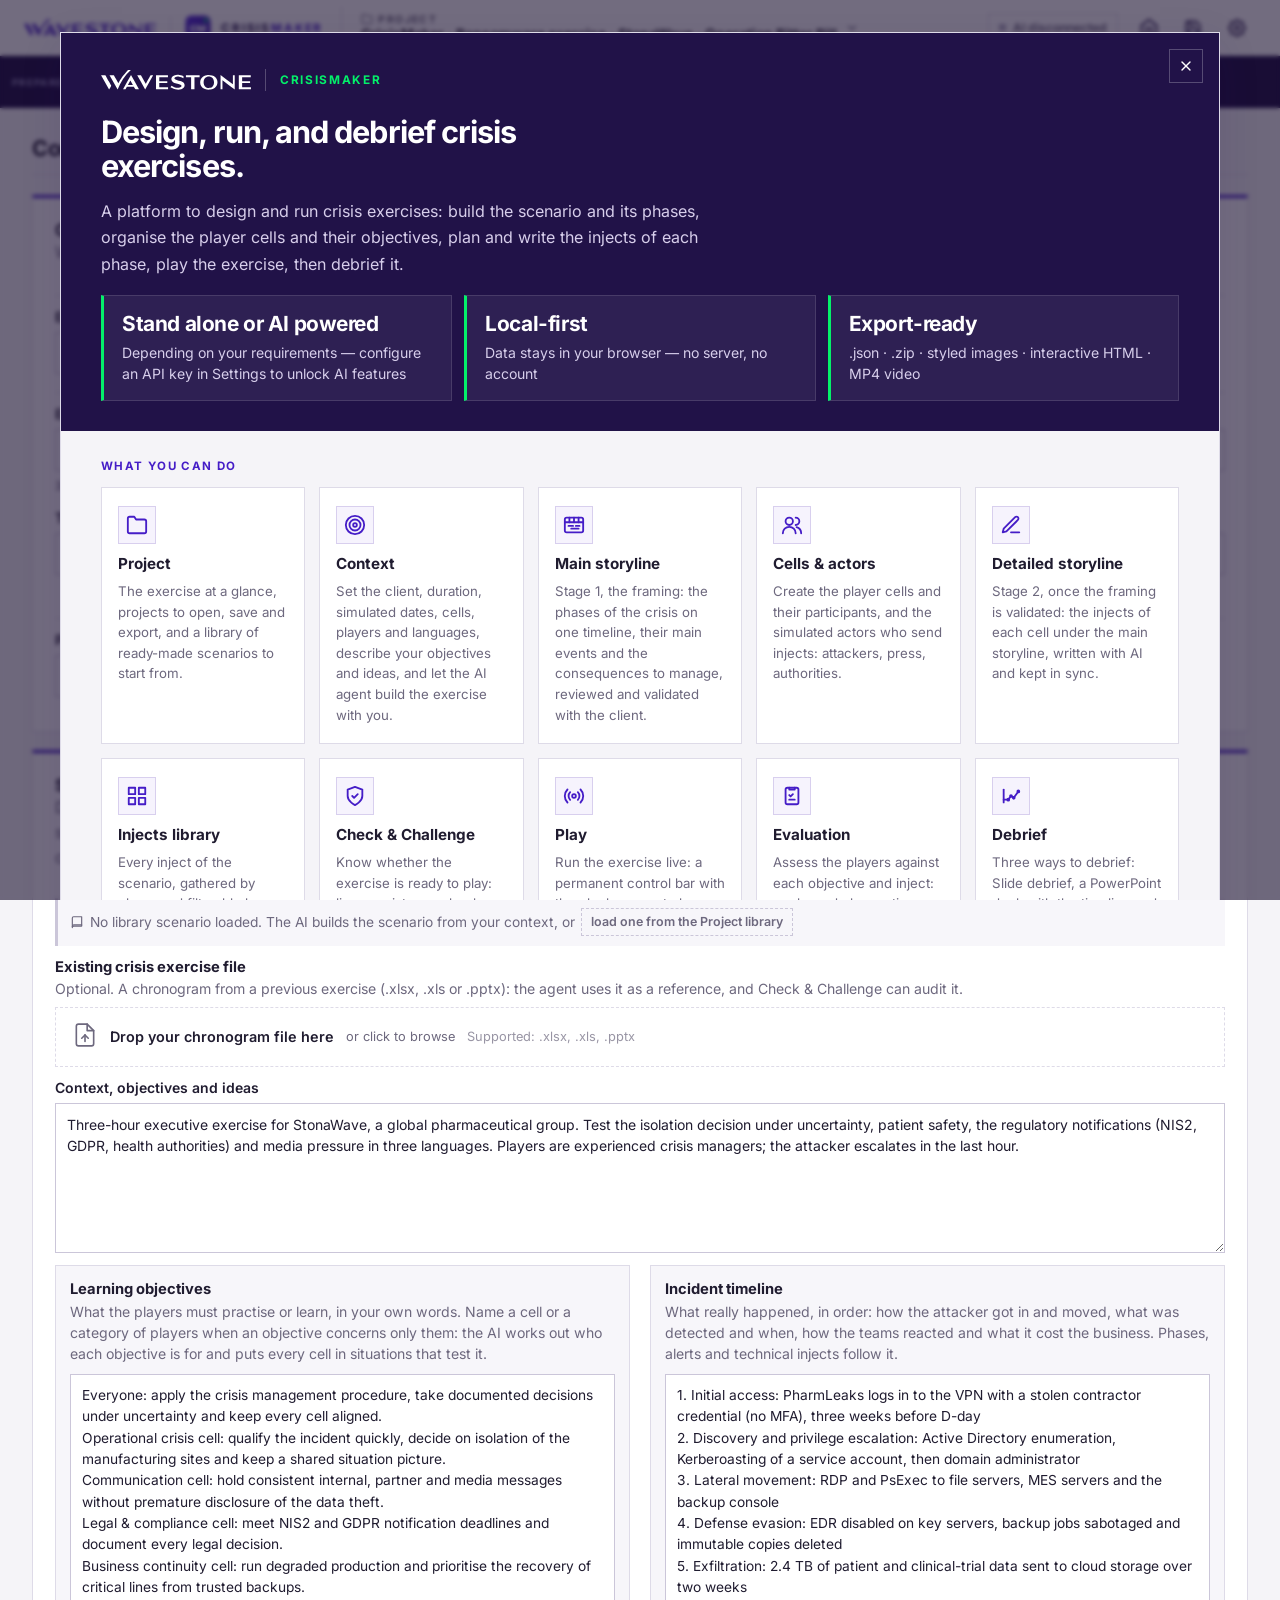
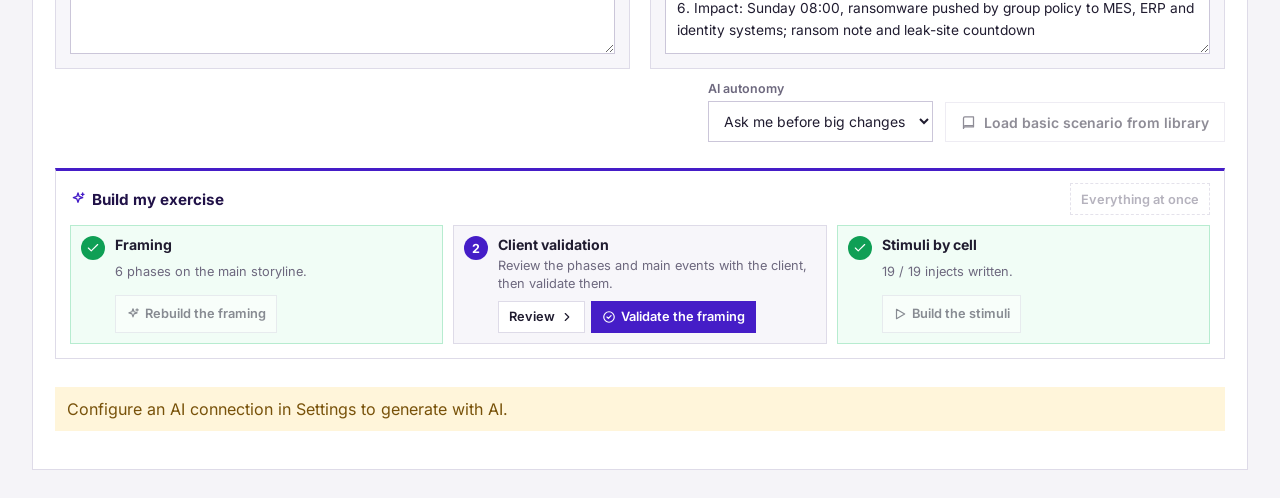
==== commit f27689a4: "Simpler flow: grouped tabs, Project menu, two-stage Build, one challenge - Navigation: the tabs are " ====
--- a/index.html
+++ b/index.html
@@ -29,6 +29,7 @@
   <script src="js/data.js"></script>
   <script src="js/config.js"></script>
   <script src="js/errors.js"></script>
+  <script src="js/tech-log.js"></script>
   <script src="js/debrief-renderer.js"></script>
   <script src="js/debrief-editor-source.js"></script>
   <script src="js/debrief.js"></script>
@@ -53,6 +54,7 @@
   <script src="js/scenario-builder-view.js"></script>
   <script src="js/scenario-builder-events.js"></script>
   <script src="js/scenario-tabs.js"></script>
+  <script src="js/build-flow.js"></script>
   <script src="js/play.js"></script>
   <script src="js/evaluation.js"></script>
   <script src="js/debrief-hub.js"></script>
--- a/css/main.css
+++ b/css/main.css
@@ -85,21 +85,79 @@
       white-space: nowrap;
     }
     .brand-product b { color: var(--indigo); font-weight: 700; }
-    .brand-project {
+    .brand-project-wrap {
       flex: 1;
       min-width: 0;
-      display: grid;
-      gap: 1px;
+      position: relative;
       padding-left: 18px;
       border-left: 1px solid var(--line);
-    }
+      display: flex;
+    }
+    /* The project name opens the Project menu (files, library, overview). */
+    .brand-project {
+      min-width: 0;
+      max-width: 100%;
+      display: grid;
+      grid-template-columns: minmax(0, 1fr) auto;
+      column-gap: 8px;
+      row-gap: 1px;
+      align-items: center;
+      text-align: left;
+      padding: 5px 10px;
+      margin-left: -10px;
+      border: 1px solid transparent;
+      background: transparent;
+      color: inherit;
+      font: inherit;
+      cursor: pointer;
+    }
+    .brand-project:hover, .brand-project[aria-expanded="true"] { border-color: var(--line); background: var(--surface-alt, #f3f1fa); }
+    .brand-project:focus-visible { outline: 2px solid var(--indigo); outline-offset: 1px; }
+    .brand-project.is-active .brand-project-label { color: var(--indigo); }
+    .brand-project-caret { grid-row: 1 / span 2; grid-column: 2; display: flex; color: var(--muted); }
     .brand-project-label {
+      display: flex;
+      align-items: center;
+      gap: 5px;
       font-size: 0.64rem;
       font-weight: 700;
       letter-spacing: 0.14em;
       text-transform: uppercase;
       color: var(--muted);
     }
+    .brand-project-label svg { width: 12px; height: 12px; }
+    .project-menu {
+      position: absolute;
+      top: calc(100% + 6px);
+      left: 8px;
+      z-index: 300;
+      width: min(340px, calc(100vw - 24px));
+      background: #fff;
+      border: 1px solid var(--line);
+      box-shadow: 0 12px 32px rgba(33, 18, 72, 0.18);
+      padding: 6px;
+      display: grid;
+    }
+    .project-menu-item {
+      display: flex;
+      align-items: flex-start;
+      gap: 10px;
+      width: 100%;
+      padding: 8px 10px;
+      border: 0;
+      background: transparent;
+      color: var(--text);
+      font: inherit;
+      text-align: left;
+      cursor: pointer;
+    }
+    .project-menu-item svg { flex-shrink: 0; margin-top: 2px; color: var(--indigo); }
+    .project-menu-item span { display: grid; gap: 1px; min-width: 0; }
+    .project-menu-item strong { font-size: 0.86rem; font-weight: 600; }
+    .project-menu-item small { font-size: 0.74rem; color: var(--muted); }
+    .project-menu-item:hover:not(:disabled), .project-menu-item:focus-visible { background: var(--surface-alt, #f3f1fa); outline: none; }
+    .project-menu-item:disabled { opacity: 0.5; cursor: not-allowed; }
+    .project-menu-sep { height: 1px; background: var(--line); margin: 4px 6px; }
     .nav-project-name {
       color: var(--text);
       font-size: 0.92rem;
@@ -130,6 +188,19 @@
       scrollbar-width: none;
     }
     .nav-topbar-left::-webkit-scrollbar { display: none; }
+    /* Three groups in the order of an exercise: Prepare, Run, After. */
+    .nav-group { display: flex; align-items: stretch; flex-shrink: 0; }
+    .nav-group + .nav-group { margin-left: 8px; padding-left: 8px; box-shadow: inset 1px 0 0 rgba(255,255,255,0.14); }
+    .nav-group-label {
+      align-self: center;
+      padding: 0 6px 0 4px;
+      font-size: 0.6rem;
+      font-weight: 700;
+      letter-spacing: 0.14em;
+      text-transform: uppercase;
+      color: #9d93c2;
+      white-space: nowrap;
+    }
     .nav-icon-btn {
       border: none;
       background: transparent;
@@ -150,6 +221,7 @@
     /* Eleven tabs: tighter below 1440 px, text only below 1200 px. */
     @media (max-width: 1440px) { .nav-topbar { padding: 0 8px; } .nav-icon-btn { padding: 0 8px; gap: 6px; } }
     @media (max-width: 1200px) and (min-width: 769px) { .nav-icon-btn svg { display: none; } .nav-icon-btn { padding: 0 7px; } }
+    @media (max-width: 1100px) { .nav-group-label { display: none; } .nav-group + .nav-group { margin-left: 4px; padding-left: 4px; } }
     .nav-icon-btn span { line-height: 1; }
     .nav-icon-btn:hover { color: #fff; background: rgba(255,255,255,0.07); }
     .nav-icon-btn.active {
@@ -277,6 +349,8 @@
     .ai-status::before { content: ""; width: 7px; height: 7px; background: #b8b3c7; }
     .ai-status.is-live { background: #e1fded; border-color: #b9f5d2; color: var(--green-ink); }
     .ai-status.is-live::before { background: var(--green); }
+    .ai-status.is-error { background: #fef2f2; border-color: #fecaca; color: #991b1b; }
+    .ai-status.is-error::before { background: #dc2626; }
     .ai-status:hover { border-color: var(--indigo); color: var(--indigo); }
 
     .grid { display: grid; gap: 20px; }
@@ -323,6 +397,7 @@
 
     label.field {
       display: grid;
+      align-content: start;
       gap: 7px;
       font-size: 0.875rem;
       color: var(--text);
@@ -536,7 +611,7 @@
     }
     .launch-features {
       display: grid;
-      grid-template-columns: repeat(4, minmax(0, 1fr));
+      grid-template-columns: repeat(auto-fill, minmax(190px, 1fr));
       gap: 14px;
     }
     .launch-feature-card {
@@ -547,8 +622,13 @@
       display: flex;
       flex-direction: column;
       gap: 8px;
-    }
-    .launch-feature-card:hover { border-color: var(--indigo); }
+      font: inherit;
+      color: inherit;
+      text-align: left;
+      cursor: pointer;
+    }
+    .launch-feature-card:hover, .launch-feature-card:focus-visible { border-color: var(--indigo); }
+    .launch-feature-card:focus-visible { outline: 2px solid var(--indigo); outline-offset: 2px; }
     .launch-feature-icon {
       width: 38px;
       height: 38px;
@@ -846,11 +926,15 @@
       padding: 8px 12px;
       border-top: 1px solid var(--border);
       display: flex;
+      flex-wrap: wrap;
       justify-content: space-between;
       align-items: center;
       gap: 6px;
     }
-    .library-card-actions { display: flex; gap: 4px; }
+    .library-card-footer .pill-status { white-space: nowrap; }
+    /* A long status (Brouillon, Entwurf) sends the actions to a second line instead of out of the card. */
+    .library-card-actions { display: flex; flex-wrap: wrap; gap: 4px; margin-left: auto; }
+    .library-card-actions .btn { width: auto; padding: 3px 7px; }
     .btn-xs { padding: 3px 9px; min-height: 28px; font-size: 0.78rem; border-radius: 0; gap: 5px; }
 
     /* History modal */
@@ -1012,6 +1096,7 @@
     }
     .toast.error { background: var(--dark); border-left-color: #ff5c7a; }
     .toast.success { background: var(--dark); }
+    .toast.warning { background: var(--dark); border-left-color: #f59e0b; }
 
     .hidden { display: none !important; }
     .mono { font-family: ui-monospace, SFMono-Regular, Menlo, monospace; }
@@ -1542,10 +1627,11 @@
     .bfm-main { position: absolute; left: 36px; right: 36px; bottom: 126px; display: grid; gap: 10px; }
     .bfm-headline { background: linear-gradient(90deg, rgba(200,16,46,0.96), rgba(139,0,0,0.92)); padding: 24px 26px; font-size: 56px; letter-spacing: 0.02em; text-transform: uppercase; }
     .bfm-subline { background: rgba(8,23,40,0.84); padding: 18px 24px; font-size: 30px; letter-spacing: 0.02em; }
-    .bfm-footer { position: absolute; left: 0; right: 0; bottom: 0; height: 96px; display: grid; grid-template-columns: 180px 1fr 170px; }
-    .bfm-time { background: #0d3a75; font-size: 40px; display: grid; place-items: center; }
+    .bfm-footer { position: absolute; left: 0; right: 0; bottom: 0; height: 96px; display: grid; grid-template-columns: 180px 1fr 170px; grid-template-rows: 96px; }
+    .bfm-time { background: #0d3a75; font-size: 40px; display: grid; place-items: center; overflow: hidden; line-height: 1; text-align: center; }
     .bfm-ticker-wrap { background: #1b1b1b; overflow: hidden; display: flex; align-items: center; }
     .bfm-ticker { white-space: nowrap; display: inline-block; padding-left: 100%; animation: marquee 18s linear infinite; font-size: 30px; }
+    .is-exporting .bfm-ticker, .is-exporting .cnn-ticker, .is-exporting .bloomberg-ticker, .is-exporting .cna-ticker { animation: none; padding-left: 16px; }
     .bfm-channel { background: #0d3a75; display: grid; place-items: center; font-size: 28px; }
     @keyframes marquee { 0% { transform: translateX(0); } 100% { transform: translateX(-100%); } }
 
@@ -1769,12 +1855,20 @@
       .page-title h2 {
         font-size: 1.12rem;
       }
-      .ai-status { font-size: 0; gap: 0; padding: 0 9px; margin-right: 0; }
+      /* Narrow screen: the status dot and a short "AI" instead of the full label. */
+      .ai-status { font-size: 0; gap: 5px; padding: 0 8px; margin-right: 0; }
+      .ai-status::before { width: 8px; height: 8px; }
+      .ai-status::after { content: attr(data-short); font-size: 0.72rem; }
 
       :root { --header-h: 96px; }
       .brand-bar { height: 48px; padding: 0 12px; gap: 10px; }
       .wavestone-logo { width: 108px; }
-      .brand-project { display: none; }
+      .brand-project-wrap { flex: none; padding-left: 8px; }
+      .brand-project { margin-left: 0; padding: 6px; }
+      .brand-project .nav-project-name, .brand-project-caret { display: none; }
+      .brand-project-label { font-size: 0; letter-spacing: 0; }
+      .brand-project-label svg { width: 20px; height: 20px; }
+      .project-menu { position: fixed; top: 52px; left: 12px; right: 12px; width: auto; max-height: calc(100dvh - 64px); overflow-y: auto; }
       .brand-lockup { flex: 1; min-width: 0; }
       .brand-product { font-size: 0.66rem; }
       .brand-actions { gap: 2px; }
@@ -2907,6 +3001,11 @@
     .checker-priority-actions h4 { margin: 0 0 10px; font-size: 0.9rem; color: #92400E; }
     .checker-priority-actions ol { margin: 0; padding-left: 20px; }
     .checker-priority-actions li { font-size: 0.85rem; margin-bottom: 4px; line-height: 1.45; }
+    .checker-priority-head { display: flex; align-items: center; justify-content: space-between; gap: 10px; flex-wrap: wrap; margin-bottom: 10px; }
+    .checker-priority-head h4 { margin: 0; }
+    .checker-priority-actions li > span { margin-right: 6px; }
+    .checker-priority-actions li .btn { display: inline-flex; align-items: center; gap: 4px; vertical-align: baseline; padding: 1px 6px; }
+    .checker-priority-actions .agent-panel { margin-top: 12px; }
 
     /* Axes tabs */
     .checker-axes { margin-bottom: 16px; }
@@ -3444,8 +3543,10 @@
 .sb-workspace .sb-snap-step { width: auto; min-height: 30px; padding: 3px 6px; border: none; background: transparent; font-size: 0.8rem; font-weight: 700; color: var(--primary-strong); }
 /* Main storyline: every tool on one line with the title. */
 .sl-workspace > .sb-toolbar { gap: 8px; }
-.sl-workspace > .sb-toolbar .sb-tb-title { min-width: 150px; flex: 1 1 150px; }
-.sb-workspace .sl-add select { max-width: 132px; }
+/* The title keeps a readable part of the project name: when the tools do not fit next to it, the last ones wrap to a second line. */
+.sl-workspace > .sb-toolbar .sb-tb-title { min-width: 240px; flex: 1 1 240px; }
+.sl-workspace > .sb-toolbar .sb-tb-group { flex-shrink: 0; }
+.sb-workspace .sl-add select { max-width: 190px; field-sizing: content; }
 .sb-tb-hint { font-size: 0.72rem; font-weight: 500; color: var(--muted); padding: 0 6px 0 2px; white-space: nowrap; }
 .sb-workspace .sb-tb-zoom .sb-zoom { width: 90px; }
 .sb-timeline-scroll { flex: 1; min-height: 0; overflow: auto; position: relative; background: #fcfbfd; overscroll-behavior: contain; }
@@ -3607,14 +3708,11 @@
 .sb-diff .is-added { border-left: 3px solid var(--success); }
 .sb-diff .is-removed { border-left: 3px solid var(--sb-danger, #b52c43); }
 .sb-diff .is-changed { border-left: 3px solid var(--warning); }
-.sb-coherence-head { display: flex; gap: 14px; align-items: center; }
-.sb-coherence-head .sb-ring { width: 64px; height: 64px; }
-.sb-coherence-head .sb-ring svg { width: 64px; height: 64px; }
-.sb-coherence-head .sb-ring b { font-size: 1rem; }
 .sb-issue-title.is-error { color: #a4233a; }
 .sb-issue-title.is-warning { color: #8a5a00; }
 .sb-issues { list-style: none; margin: 0; padding: 0; display: grid; gap: 5px; }
 .sb-issues li { display: flex; justify-content: space-between; align-items: flex-start; gap: 10px; padding: 7px 10px; border-radius: 0; background: #faf9fc; border-left: 3px solid var(--muted); font-size: 0.82rem; line-height: 1.4; }
+.sb-issues li > .btn { flex-shrink: 0; white-space: nowrap; }
 .sb-issues li.is-error { border-left-color: #b52c43; }
 .sb-issues li.is-warning { border-left-color: var(--warning); }
 .sb-issues li.is-info { border-left-color: var(--primary); }
@@ -3805,7 +3903,7 @@
 .sc-ai-draft .sb-mini-field textarea, .sc-ai-draft input { font-size: 0.88rem; }
 
 /* Cells & actors */
-.ce-grid { display: grid; grid-template-columns: repeat(auto-fill, minmax(320px, 1fr)); gap: 14px; }
+.ce-grid { display: grid; grid-template-columns: repeat(auto-fill, minmax(min(320px, 100%), 1fr)); gap: 14px; }
 .ce-cell { display: grid; gap: 8px; padding: 12px; border-radius: 0; border: 1px solid var(--sb-line); border-top: 4px solid var(--cell-color); background: linear-gradient(180deg, color-mix(in srgb, var(--cell-color) 6%, #fff), #fff 70%); }
 .ce-cell-head { display: flex; align-items: center; gap: 8px; }
 .ce-cell-head input[type="color"] { width: 30px; height: 30px; min-height: 0; padding: 0; border: none; background: none; }
@@ -3814,12 +3912,12 @@
 .ce-players { width: 100%; border-collapse: collapse; font-size: 0.8rem; }
 .ce-players th { text-align: left; font-size: 0.68rem; letter-spacing: 0.06em; text-transform: uppercase; color: var(--muted); padding: 2px 4px; }
 .ce-players td { padding: 2px; }
-.ce-groups { display: grid; grid-template-columns: repeat(auto-fill, minmax(520px, 1fr)); gap: 12px; margin-top: 14px; align-items: start; }
+.ce-groups { display: grid; grid-template-columns: repeat(auto-fill, minmax(min(520px, 100%), 1fr)); gap: 12px; margin-top: 14px; align-items: start; }
 .ce-group { display: grid; gap: 6px; align-content: start; padding: 10px; border-radius: 0; border: 1px solid var(--sb-line); background: var(--sb-panel-alt); }
 .ce-group-head { display: flex; align-items: center; gap: 8px; }
 .ce-group-head .btn { margin-left: auto; }
 .ce-actor { display: grid; grid-template-columns: minmax(0, 1.3fr) minmax(0, 1fr) minmax(0, 1fr) minmax(0, 0.9fr) minmax(0, 0.8fr) auto; gap: 5px; align-items: center; }
-.ce-roles .sb-cast-list { display: grid; grid-template-columns: repeat(auto-fill, minmax(260px, 1fr)); gap: 10px; }
+.ce-roles .sb-cast-list { display: grid; grid-template-columns: repeat(auto-fill, minmax(min(260px, 100%), 1fr)); gap: 10px; }
 
 /* Detailed storyline */
 .ds-workspace .ds-timeline { flex: 1 1 0; min-height: 80px; display: flex; flex-direction: column; background: var(--sb-panel); border: 1px solid var(--sb-line); border-radius: var(--sb-radius); overflow: hidden; }
@@ -3877,11 +3975,17 @@
 .stimulus-recipients { grid-column: 1 / -1; display: grid; gap: 7px; font-size: 0.875rem; font-weight: 600; color: var(--text); }
 
 .sl-ai { display: grid; gap: 6px; padding-top: 10px; border-top: 1px solid var(--sb-line); }
+/* The last rows of the bottom editors stay clear of the assistant button (bottom right). */
+.sl-ai, .ds-editor-actions { padding-right: 76px; }
+@media (max-width: 720px) { .sl-ai, .ds-editor-actions { padding-right: 64px; } }
 .sl-ai-label { display: inline-flex; align-items: center; gap: 6px; font-size: 0.82rem; font-weight: 700; color: var(--primary-strong); }
 .sl-ai .btn { justify-self: end; }
 .sb-workspace .sl-ai textarea { min-height: 56px; }
 /* Key stimuli row of the Main storyline timeline. */
-.sb-key-row .sb-track-head strong { display: inline-flex; align-items: center; gap: 5px; font-size: 0.8rem; color: var(--primary-strong); }
+.sb-key-row .sb-track-head strong { display: inline-flex; align-items: center; gap: 5px; font-size: 0.8rem; line-height: 1.2; color: var(--primary-strong); }
+.sb-key-row .sb-track-head strong svg { flex-shrink: 0; }
+/* One line of hint, so a one-row lane still shows the whole label. */
+.sb-key-row .sb-track-head small { white-space: nowrap; overflow: hidden; text-overflow: ellipsis; }
 .sb-key-lane { background-color: rgba(214, 158, 0, 0.04); }
 .sb-key-card { position: absolute; z-index: 2; display: grid; gap: 1px; height: 38px; padding: 4px 8px 4px 9px; overflow: hidden; text-align: left; background: color-mix(in srgb, var(--clip-color) 8%, #fff); border: 1px dashed color-mix(in srgb, var(--beat-color) 60%, transparent); border-left: 4px solid var(--beat-color); box-shadow: 0 1px 3px rgba(33, 18, 72, 0.1); cursor: pointer; }
 .sb-key-card.is-written { border-style: solid; border-left-style: solid; }
@@ -3904,12 +4008,13 @@
 .su-kpi strong { font-size: 1.4rem; font-variant-numeric: tabular-nums; }
 .su-kpi strong small { font-size: 0.8rem; opacity: 0.7; }
 .su-kpi span { font-size: 0.68rem; letter-spacing: 0.08em; text-transform: uppercase; opacity: 0.75; font-weight: 700; }
-.su-band { display: flex; gap: 2px; margin-bottom: 12px; border-radius: 0; overflow: hidden; }
-.su-band span { min-width: 0; padding: 7px 8px; font-size: 0.72rem; font-weight: 700; color: var(--primary-strong); white-space: nowrap; overflow: hidden; text-overflow: ellipsis; background: color-mix(in srgb, var(--clip-color) 16%, #fff); border-top: 3px solid var(--clip-color); }
 .su-heat-wrap { overflow-x: auto; }
 .su-heat { width: 100%; border-collapse: separate; border-spacing: 2px; font-size: 0.78rem; }
 .su-heat th { text-align: left; font-size: 0.7rem; color: var(--muted); font-weight: 700; padding: 4px 6px; white-space: nowrap; }
 .su-heat tbody th { color: var(--primary-strong); font-size: 0.8rem; }
+.su-heat th.su-phase { min-width: 72px; padding: 6px 8px; color: var(--primary-strong); background: color-mix(in srgb, var(--clip-color) 16%, #fff); border-top: 3px solid var(--clip-color); vertical-align: bottom; }
+.su-heat th.su-phase span { display: block; max-width: 150px; overflow: hidden; text-overflow: ellipsis; font-size: 0.72rem; }
+.su-heat th.su-phase small { display: block; font-weight: 600; color: var(--muted); font-variant-numeric: tabular-nums; }
 .su-heat td { text-align: center; padding: 6px; border-radius: 0; background: rgba(69, 29, 199, calc(0.08 + var(--heat, 0) * 0.55)); color: var(--primary-strong); font-weight: 700; font-variant-numeric: tabular-nums; }
 .su-heat td.is-zero { background: #f6f0e4; color: var(--muted); }
 .su-heat td:nth-last-child(-n + 2) { background: transparent; }
@@ -3953,6 +4058,8 @@
 .card.cc-readiness { display: grid; grid-template-columns: minmax(220px, 0.9fr) minmax(0, 2fr); gap: 18px 24px; align-items: stretch; border-top: 4px solid var(--warning); }
 .card.cc-readiness.is-ready { border-top-color: var(--green); }
 .card.cc-readiness.is-work { border-top-color: var(--danger); }
+.card.cc-readiness.is-empty { border-top-color: var(--line-strong); }
+.cc-readiness.is-empty .cc-verdict > strong { color: var(--muted); }
 .cc-verdict { display: grid; align-content: start; gap: 4px; }
 .cc-verdict > strong { font-size: 1.45rem; letter-spacing: -0.02em; color: var(--primary-strong); }
 .cc-readiness.is-ready .cc-verdict > strong { color: var(--green-ink); }
@@ -4213,6 +4320,13 @@
 @media print { .assistant-fab, .assistant-panel { display: none !important; } }
 .assistant-head .btn { white-space: nowrap; }
 @media (max-width: 480px) { .assistant-head .btn { font-size: 0.72rem; padding: 4px 8px; } }
+.pj-library-intent { margin-bottom: 12px; }
+.sb-load-choices { display: grid; grid-template-columns: repeat(2, minmax(0, 1fr)); gap: 12px; }
+.sb-load-choice { display: grid; gap: 6px; align-content: start; justify-items: start; padding: 14px; text-align: left; font: inherit; color: var(--text); background: var(--surface); border: 1px solid var(--border); cursor: pointer; }
+.sb-load-choice:hover, .sb-load-choice:focus-visible { border-color: var(--indigo); }
+.sb-load-choice.is-primary { border-color: var(--indigo); background: var(--indigo-tint); }
+.sb-load-choice small { color: var(--muted); line-height: 1.45; }
+@media (max-width: 640px) { .sb-load-choices { grid-template-columns: 1fr; } }
 .cx-template.is-empty { background: var(--surface-alt); border-left-color: var(--line-strong); color: var(--muted); }
 .sb-template-card.is-loaded { border-color: var(--indigo); box-shadow: inset 0 3px 0 var(--indigo); }
 .sb-template-head { position: relative; }
@@ -4465,10 +4579,13 @@
 .ev-criterion { display: grid; gap: 4px; }
 .ev-criterion .ev-observe { min-height: 40px; font-size: 0.78rem; color: var(--muted); }
 .ev-rating { width: 100%; font-weight: 800; text-align: center; }
-.ev-time { display: grid; gap: 2px; font-variant-numeric: tabular-nums; }
-.ev-time small { color: var(--muted); }
-.ev-inject { display: grid; gap: 2px; font-size: 0.84rem; }
-.ev-inject .subtle { font-size: 0.78rem; }
+/* Table cells, not grids: two grid cells side by side would merge into one column. */
+.ev-time { font-variant-numeric: tabular-nums; }
+.ev-time b, .ev-time small { display: block; }
+.ev-time small { margin-top: 2px; color: var(--muted); }
+.ev-inject { font-size: 0.84rem; }
+.ev-inject strong, .ev-inject .subtle { display: block; }
+.ev-inject .subtle { margin-top: 2px; font-size: 0.78rem; }
 .ev-add { justify-self: start; }
 .ev-summary { display: grid; grid-template-columns: 1fr 1fr; gap: 12px; }
 @media (max-width: 900px) { .ev-table, .ev-table tbody, .ev-table tr, .ev-table td { display: block; width: 100% !important; } .ev-table thead { display: none; } .ev-table tr { border-bottom: 1px solid var(--line); padding: 6px 0; } .ev-table td { border-top: 0; } .ev-summary { grid-template-columns: 1fr; } }
@@ -4477,6 +4594,8 @@
 @media (max-width: 768px) {
   .nav-topbar { padding: 0 4px; }
   .nav-topbar-left { overflow: visible; }
+  .nav-group { display: contents; }
+  .nav-group-label { display: none; }
   .nav-topbar-left .nav-icon-btn { flex: 1 1 0; min-width: 0; padding: 0 2px; justify-content: center; }
   .nav-topbar-left .nav-icon-btn svg { width: 18px; height: 18px; }
 }
@@ -4523,48 +4642,87 @@
 .sd-fields textarea { min-height: 120px; resize: vertical; }
 .sd-preview-card h3 small { margin-left: 6px; font-weight: 600; color: var(--muted); }
 .sd-grid { display: grid; grid-template-columns: repeat(auto-fill, minmax(300px, 1fr)); gap: 16px; }
-.sd-slide-wrap { margin: 0; display: grid; gap: 6px; }
+.sd-slide-wrap { margin: 0; display: grid; gap: 6px; container-type: inline-size; }
 .sd-slide-wrap figcaption { font-size: 0.76rem; color: var(--muted); font-weight: 600; white-space: nowrap; overflow: hidden; text-overflow: ellipsis; }
-.sd-slide { position: relative; aspect-ratio: 16 / 9; overflow: hidden; padding: 12px 14px 10px; background: #fff; border: 1px solid var(--line); border-top: 3px solid var(--indigo, #451dc7); box-shadow: var(--shadow); font-size: 7px; line-height: 1.35; color: #1d1934; container-type: inline-size; }
-.sd-slide h4 { margin: 0 0 6px; font-size: 11px; line-height: 1.2; }
-.sd-slide p { margin: 0 0 4px; }
-.sd-slide em { display: block; font-style: normal; font-weight: 800; font-size: 6px; letter-spacing: 0.08em; text-transform: uppercase; color: var(--indigo, #451dc7); margin-bottom: 2px; }
-.sd-slide ul, .sd-slide ol { margin: 0; padding-left: 10px; display: grid; gap: 1px; }
-.sd-slide ul.sd-big { font-size: 9px; gap: 3px; }
+.sd-slide { position: relative; aspect-ratio: 16 / 9; overflow: hidden; padding: 3.75cqw 4.375cqw 3.125cqw; background: #fff; border: 1px solid var(--line); border-top: 0.938cqw solid var(--indigo, #451dc7); box-shadow: var(--shadow); font-size: 2.031cqw; line-height: 1.35; color: #1d1934; overflow-wrap: anywhere; }
+.sd-slide h4 { margin: 0 0 1.875cqw; font-size: 3.438cqw; line-height: 1.2; }
+.sd-slide p { margin: 0 0 1.25cqw; }
+.sd-slide em { display: block; font-style: normal; font-weight: 800; font-size: 1.875cqw; letter-spacing: 0.08em; text-transform: uppercase; color: var(--indigo, #451dc7); margin-bottom: 0.625cqw; }
+.sd-slide ul, .sd-slide ol { margin: 0; padding-left: 3.125cqw; display: grid; gap: 1px; }
+.sd-slide ul.sd-big { font-size: 2.812cqw; gap: 0.938cqw; }
 .sd-slide b { font-variant-numeric: tabular-nums; }
 .sd-slide i { color: var(--muted); font-style: normal; }
-.sd-two { display: grid; grid-template-columns: 1fr 1fr; gap: 10px; }
+.sd-two { display: grid; grid-template-columns: minmax(0, 1fr) minmax(0, 1fr); gap: 3.125cqw; }
 .sd-title, .sd-end { background: #1d1934; border-top-color: #04f06a; color: #fff; }
-.sd-title-block { position: absolute; left: 18px; right: 18px; top: 50%; transform: translateY(-50%); padding-left: 10px; border-left: 3px solid #04f06a; }
-.sd-title-block h3 { margin: 2px 0; font-size: 16px; line-height: 1.15; color: #fff; }
-.sd-title-block p { font-size: 9px; color: #d9d6e6; }
-.sd-title-block small { display: block; margin-top: 10px; font-size: 7px; color: #b4afc8; }
-.sd-eyebrow { font-size: 6px; font-weight: 800; letter-spacing: 0.14em; color: #04f06a; }
-.sd-kpis { display: grid; grid-template-columns: repeat(5, 1fr); gap: 4px; margin-bottom: 8px; }
-.sd-kpis span { display: grid; padding: 4px 5px; background: #1d1934; color: #b4afc8; font-size: 5px; font-weight: 700; text-transform: uppercase; }
-.sd-kpis b { font-size: 11px; color: #fff; }
-.sd-tl { position: relative; height: calc(100% - 22px); }
+.sd-title-block { position: absolute; left: 5.625cqw; right: 5.625cqw; top: 50%; transform: translateY(-50%); padding-left: 3.125cqw; border-left: 0.938cqw solid #04f06a; }
+.sd-title-block h3 { margin: 0.625cqw 0; font-size: 5cqw; line-height: 1.15; color: #fff; }
+.sd-title-block p { font-size: 2.812cqw; color: #d9d6e6; }
+.sd-title-block small { display: block; margin-top: 3.125cqw; font-size: 2.188cqw; color: #b4afc8; }
+.sd-eyebrow { font-size: 1.875cqw; font-weight: 800; letter-spacing: 0.14em; color: #04f06a; }
+.sd-kpis { display: grid; grid-template-columns: repeat(5, 1fr); gap: 1.25cqw; margin-bottom: 2.5cqw; }
+.sd-kpis span { display: grid; padding: 1.25cqw 1.562cqw; background: #1d1934; color: #b4afc8; font-size: 1.562cqw; font-weight: 700; text-transform: uppercase; }
+.sd-kpis b { font-size: 3.438cqw; color: #fff; }
+.sd-tl { position: relative; height: calc(100% - 6.875cqw); }
 .sd-tl-bar { position: absolute; left: 0; right: 0; top: 40%; height: 18%; }
-.sd-tl-bar span { position: absolute; top: 0; bottom: 0; display: grid; align-content: center; padding: 0 3px; overflow: hidden; background: var(--phase); color: #fff; border-right: 1px solid #fff; }
-.sd-tl-bar b { font-size: 5.5px; white-space: nowrap; overflow: hidden; text-overflow: ellipsis; }
-.sd-tl-bar i { font-size: 5px; color: #fff; opacity: 0.85; }
-.sd-tl-scale { position: absolute; left: 0; right: 0; top: 60%; display: flex; justify-content: space-between; font-size: 5.5px; color: var(--muted); }
-.sd-tl-events span { position: absolute; width: 56px; margin-left: -28px; font-size: 5px; line-height: 1.2; text-align: center; max-height: 19%; overflow: hidden; }
-.sd-tl-events span::after { content: ''; position: absolute; left: 50%; width: 0; border-left: 1px dashed #1d1934; }
+.sd-tl-bar span { position: absolute; top: 0; bottom: 0; display: grid; align-content: center; padding: 0 0.938cqw; overflow: hidden; background: var(--phase); color: #fff; border-right: 1px solid #fff; }
+.sd-tl-bar b { font-size: 1.719cqw; white-space: nowrap; overflow: hidden; text-overflow: ellipsis; }
+.sd-tl-bar i { font-size: 1.562cqw; color: #fff; opacity: 0.85; }
+.sd-tl-scale { position: absolute; left: 0; right: 0; top: 60%; display: flex; justify-content: space-between; font-size: 1.719cqw; color: var(--muted); }
+.sd-tl-events span { position: absolute; width: 18%; margin-left: -9%; font-size: 1.562cqw; line-height: 1.2; text-align: center; max-height: 19%; overflow: hidden; }
+.sd-tl-events span::after { content: ''; position: absolute; left: var(--tick, 50%); width: 0; border-left: 1px dashed #1d1934; }
 .sd-tl-events .row-0 { top: 0; } .sd-tl-events .row-2 { top: 19%; }
 .sd-tl-events .row-1 { top: 66%; } .sd-tl-events .row-3 { top: 83%; }
 .sd-tl-events b { display: block; color: var(--indigo, #451dc7); }
-.sd-phase-band { position: absolute; inset: -3px 0 auto; height: 3px; background: var(--phase); }
-.sd-phase-band span { position: absolute; top: 6px; right: 12px; font-size: 6px; font-weight: 800; color: var(--phase); }
+.sd-phase-band { position: absolute; inset: -0.938cqw 0 auto; height: 0.938cqw; background: var(--phase); }
+.sd-phase-band span { position: absolute; top: 1.875cqw; right: 3.75cqw; font-size: 1.875cqw; font-weight: 800; color: var(--phase); }
 .sd-what { color: var(--muted); font-style: italic; }
-.sd-story { list-style: none; padding: 0 !important; grid-template-columns: 1fr 1fr; gap: 3px 10px !important; }
-.sd-story li { display: grid; padding-left: 5px; border-left: 2px solid var(--indigo, #451dc7); }
-.sd-story span { color: var(--muted); }
-.sd-eval { width: 100%; border-collapse: collapse; font-size: 7px; }
-.sd-eval th, .sd-eval td { padding: 2px 4px; border-bottom: 1px solid var(--line); text-align: center; }
+.sd-slide .sd-story { list-style: none; padding: 0 !important; grid-template-columns: minmax(0, 1fr) minmax(0, 1fr); gap: 0.938cqw 3.125cqw !important; }
+.sd-slide .sd-story li { display: grid; padding-left: 1.562cqw; border-left: 0.625cqw solid var(--indigo, #451dc7); }
+.sd-slide .sd-story span { color: var(--muted); }
+.sd-eval { width: 100%; border-collapse: collapse; font-size: 2.188cqw; }
+.sd-eval th, .sd-eval td { padding: 0.625cqw 1.25cqw; border-bottom: 1px solid var(--line); text-align: center; }
 .sd-eval th:first-child, .sd-eval td:first-child { text-align: left; }
-.sd-eval .cell-dot { display: inline-block; width: 5px; height: 5px; margin-right: 3px; }
+.sd-eval .cell-dot { display: inline-block; width: 1.562cqw; height: 1.562cqw; margin-right: 0.938cqw; }
 .sd-eval .is-P { color: #146c2e; } .sd-eval .is-S { color: #4d6410; } .sd-eval .is-M { color: #8a4b08; } .sd-eval .is-U { color: #9b1c1c; }
-.sd-cells { display: grid; grid-template-columns: repeat(3, 1fr); gap: 5px; }
-.sd-cells > div { padding: 4px 5px; background: #f5f4f9; border: 1px solid var(--cell); font-size: 6px; }
+.sd-slide .sd-cells { display: grid; grid-template-columns: repeat(3, minmax(0, 1fr)); gap: 1.562cqw; }
+.sd-slide .sd-cells > div { padding: 1.25cqw 1.562cqw; background: #f5f4f9; border: 1px solid var(--cell); font-size: 1.875cqw; }
+.sd-slide .sd-cells ul { padding-left: 2.188cqw; }
 @media (max-width: 900px) { .db-parts { grid-template-columns: 1fr; } .db-parts button small { display: none; } .sd-head-fields { grid-template-columns: 1fr; } }
+
+/* Settings → Technical log */
+.tech-log-box { width: min(1100px, calc(100vw - 32px)); max-height: calc(100vh - 48px); display: flex; flex-direction: column; }
+.tech-log-box .modal-body { padding: 16px 20px 20px; display: flex; flex-direction: column; gap: 10px; min-height: 0; overflow: hidden; }
+.tech-log-box h3 small { margin-left: 8px; font-size: 0.8rem; font-weight: 600; color: var(--muted); }
+.tech-log-actions { display: flex; flex-wrap: wrap; gap: 8px; }
+.tech-log-pre { flex: 1; min-height: 240px; max-height: 62vh; overflow: auto; margin: 0; padding: 12px; background: #16121f; color: #e6e4ee; font: 12px/1.5 'IBM Plex Mono', ui-monospace, monospace; white-space: pre-wrap; word-break: break-word; }
+.llm-error-banner { white-space: pre-line; }
+
+/* Build my exercise (Context): framing, client validation, then the stimuli of every cell. */
+.bf-card { margin-top: 14px; border: 1px solid var(--line); border-top: 3px solid var(--indigo); background: #fff; padding: 12px 14px 14px; }
+.bf-head { display: flex; align-items: center; justify-content: space-between; gap: 10px; margin-bottom: 10px; }
+.bf-head strong { display: flex; align-items: center; gap: 6px; font-size: 0.95rem; color: var(--dark); }
+.bf-head strong svg { color: var(--indigo); }
+.bf-steps { list-style: none; margin: 0; padding: 0; display: grid; grid-template-columns: repeat(3, minmax(0, 1fr)); gap: 10px; }
+.bf-step { display: flex; gap: 10px; padding: 10px; background: var(--surface-alt); border: 1px solid var(--line); min-width: 0; }
+.bf-step.is-later { opacity: 0.72; }
+.bf-step.is-done { background: #f1fdf6; border-color: #b7ecd0; }
+.bf-num { flex: none; width: 24px; height: 24px; display: grid; place-items: center; border-radius: 50%; background: var(--indigo); color: #fff; font-size: 0.78rem; font-weight: 700; }
+.bf-step.is-done .bf-num { background: #0f9f55; }
+.bf-step.is-later .bf-num { background: var(--muted); }
+.bf-body { display: grid; gap: 4px; min-width: 0; }
+.bf-body > strong { font-size: 0.88rem; }
+.bf-body > span { font-size: 0.8rem; color: var(--muted); line-height: 1.4; }
+.bf-warn { color: #b45309; font-weight: 600; }
+.bf-actions { display: flex; flex-wrap: wrap; gap: 6px; margin-top: 4px; }
+.bf-actions .btn { display: inline-flex; align-items: center; gap: 5px; }
+@media (max-width: 1024px) { .bf-steps { grid-template-columns: 1fr; } }
+/* Where the framing stands, under the toolbar of the Main and Detailed storylines. */
+.bf-bar { display: flex; align-items: center; gap: 8px; padding: 6px 12px; font-size: 0.8rem; border: 1px solid var(--line); border-left: 3px solid var(--indigo); background: #f6f4fd; color: var(--text); flex-wrap: wrap; }
+.bf-bar > svg { flex: none; color: var(--indigo); }
+.bf-bar > span { flex: 1 1 260px; min-width: 0; }
+.bf-bar.is-ok { border-left-color: #0f9f55; background: #f1fdf6; }
+.bf-bar.is-ok > svg { color: #0f9f55; }
+.bf-bar.is-warn { border-left-color: #d97706; background: #fff8eb; }
+.bf-bar.is-warn > svg { color: #d97706; }
+.bf-bar-actions { display: flex; gap: 6px; flex-wrap: wrap; }
+.bf-bar-actions .btn { display: inline-flex; align-items: center; gap: 4px; }
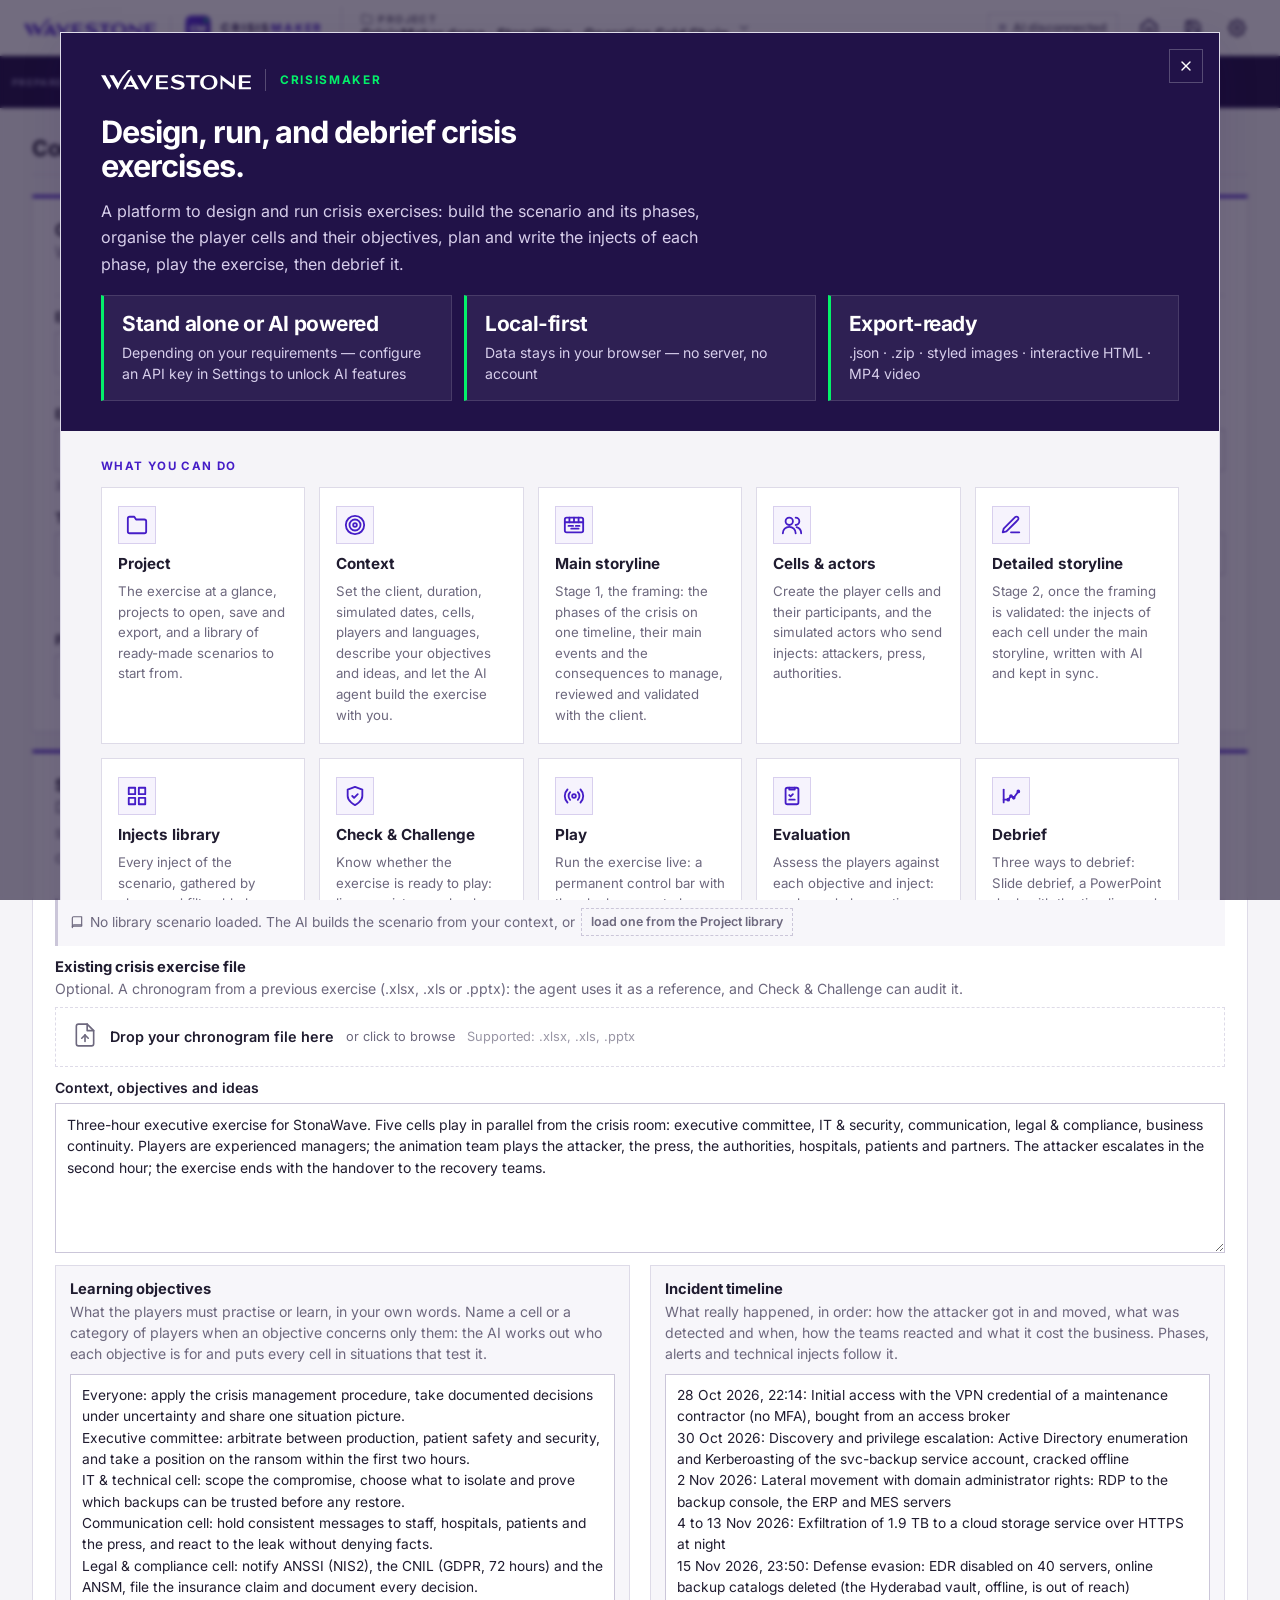
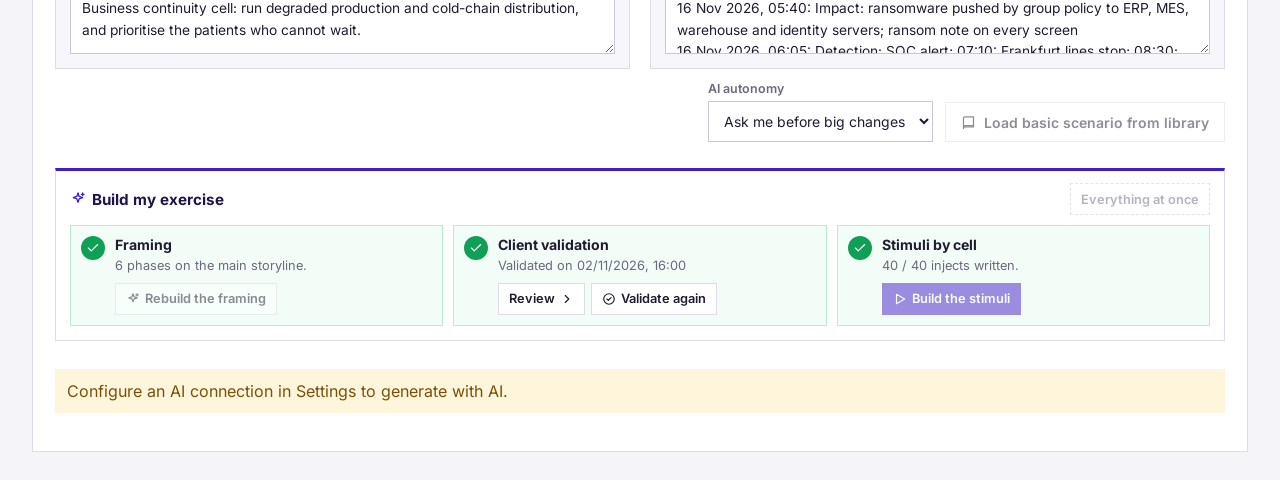
==== commit a4cb990b: "New demo: StonaWave Operation Cold Chain, a 3h ransomware exercise using every feature Co-Authored-B" ====
--- a/index.html
+++ b/index.html
@@ -26,6 +26,7 @@
 <body>
   <div id="app"></div>
   <div id="toast-root" class="toast-stack" aria-live="polite"></div>
+  <script src="js/demo-scenario.js"></script>
   <script src="js/data.js"></script>
   <script src="js/config.js"></script>
   <script src="js/errors.js"></script>
@@ -53,6 +54,7 @@
   <script src="js/exercise-model.js"></script>
   <script src="js/scenario-builder-view.js"></script>
   <script src="js/scenario-builder-events.js"></script>
+  <script src="js/people.js"></script>
   <script src="js/scenario-tabs.js"></script>
   <script src="js/build-flow.js"></script>
   <script src="js/play.js"></script>
--- a/css/main.css
+++ b/css/main.css
@@ -3909,15 +3909,6 @@
 .ce-cell-head input[type="color"] { width: 30px; height: 30px; min-height: 0; padding: 0; border: none; background: none; }
 .ce-cell-name { flex: 1; font-weight: 800; }
 .ce-page textarea, .ce-page input[type="text"], .ce-page select { min-height: 34px; padding: 7px 10px; font-size: 0.86rem; border-radius: 0; }
-.ce-players { width: 100%; border-collapse: collapse; font-size: 0.8rem; }
-.ce-players th { text-align: left; font-size: 0.68rem; letter-spacing: 0.06em; text-transform: uppercase; color: var(--muted); padding: 2px 4px; }
-.ce-players td { padding: 2px; }
-.ce-groups { display: grid; grid-template-columns: repeat(auto-fill, minmax(min(520px, 100%), 1fr)); gap: 12px; margin-top: 14px; align-items: start; }
-.ce-group { display: grid; gap: 6px; align-content: start; padding: 10px; border-radius: 0; border: 1px solid var(--sb-line); background: var(--sb-panel-alt); }
-.ce-group-head { display: flex; align-items: center; gap: 8px; }
-.ce-group-head .btn { margin-left: auto; }
-.ce-actor { display: grid; grid-template-columns: minmax(0, 1.3fr) minmax(0, 1fr) minmax(0, 1fr) minmax(0, 0.9fr) minmax(0, 0.8fr) auto; gap: 5px; align-items: center; }
-.ce-roles .sb-cast-list { display: grid; grid-template-columns: repeat(auto-fill, minmax(min(260px, 100%), 1fr)); gap: 10px; }
 
 /* Detailed storyline */
 .ds-workspace .ds-timeline { flex: 1 1 0; min-height: 80px; display: flex; flex-direction: column; background: var(--sb-panel); border: 1px solid var(--sb-line); border-radius: var(--sb-radius); overflow: hidden; }
@@ -3943,6 +3934,9 @@
 .ds-card.is-orphan { border-color: #b52c43; }
 .ds-card-meta { display: flex; align-items: center; gap: 5px; font-size: 0.62rem; font-weight: 700; color: var(--muted); white-space: nowrap; overflow: hidden; font-variant-numeric: tabular-nums; }
 .ds-card-meta i { width: 7px; height: 7px; border-radius: 50%; background: var(--beat-color); flex-shrink: 0; }
+.sb-nudge-tag { flex-shrink: 0; padding: 0 5px; background: #e8f7ef; color: #146c43; font-size: 0.62rem; font-weight: 800; text-transform: uppercase; letter-spacing: 0.04em; }
+.play-title .sb-nudge-tag { padding: 1px 6px; font-size: 0.68rem; }
+.ds-fields .ds-nudge { align-self: end; justify-self: start; }
 .ds-card strong { font-size: 0.74rem; color: var(--primary-strong); white-space: nowrap; overflow: hidden; text-overflow: ellipsis; }
 /* Key stimuli: the injects that frame a phase, managed in the phase editor. */
 .sl-main { display: grid; gap: 6px; }
@@ -4122,7 +4116,6 @@
   .sc-ai-row, .sl-editor-body, .ds-editor-body { grid-template-columns: 1fr; }
   .su-kpis { grid-template-columns: repeat(3, minmax(0, 1fr)); }
   .card.cc-readiness, .cc-grid { grid-template-columns: 1fr; }
-  .ce-actor { grid-template-columns: 1fr 1fr; }
 }
 
 /* ═══ Project tab: summary, project data, scenario library ═══ */
@@ -4726,3 +4719,30 @@
 .bf-bar.is-warn > svg { color: #d97706; }
 .bf-bar-actions { display: flex; gap: 6px; flex-wrap: wrap; }
 .bf-bar-actions .btn { display: inline-flex; align-items: center; gap: 4px; }
+
+/* Cells & actors: players in the cells, then the Players and Simulated actors tables. */
+.ce-members { list-style: none; margin: 0; padding: 0; display: grid; gap: 3px; }
+.ce-members li { display: flex; align-items: center; justify-content: space-between; gap: 6px; padding: 4px 8px; background: var(--surface-alt); border-left: 3px solid var(--cell-color, var(--line)); font-size: 0.82rem; }
+.ce-members li.is-empty { color: var(--muted); border-left-color: var(--line); }
+.ce-add-player, .ce-add-actor { font-size: 0.8rem; max-width: 100%; }
+.ce-table-wrap { overflow-x: auto; margin-top: 10px; border: 1px solid var(--line); }
+.ce-table { width: 100%; border-collapse: collapse; font-size: 0.82rem; min-width: 720px; }
+.ce-table thead th { position: sticky; top: 0; background: #fff; text-align: left; font-size: 0.66rem; letter-spacing: 0.08em; text-transform: uppercase; color: var(--muted); padding: 8px 6px; border-bottom: 1px solid var(--line); }
+.ce-table td { padding: 4px 6px; border-bottom: 1px solid var(--line); vertical-align: middle; }
+.ce-table td input, .ce-table td select { width: 100%; min-width: 0; }
+.ce-table tr:last-child td { border-bottom: 0; }
+.ce-table td:last-child { width: 1%; white-space: nowrap; }
+.ce-group-row th { text-align: left; background: var(--surface-alt); padding: 7px 8px; font-size: 0.8rem; border-bottom: 1px solid var(--line); border-top: 1px solid var(--line); }
+.ce-group-row th > .cell-dot, .ce-group-row .cell-dot { display: inline-block; width: 10px; height: 10px; border-radius: 50%; background: var(--cell-color); margin-right: 6px; vertical-align: middle; }
+.ce-group-row .btn { margin-left: 8px; }
+.ce-group-title { display: inline-flex; align-items: center; gap: 6px; flex-wrap: wrap; }
+.ce-category-name { font-weight: 600; min-width: 160px; }
+.ce-roles-cell { min-width: 150px; }
+.ce-role-chip { display: inline-flex; align-items: center; gap: 3px; margin: 1px 3px 1px 0; padding: 1px 3px 1px 7px; background: #efeafd; color: var(--indigo); font-size: 0.74rem; border: 1px solid #d9d0f7; }
+.ce-role-chip button { border: 0; background: transparent; color: inherit; cursor: pointer; padding: 1px; display: inline-flex; }
+.ce-flag { display: inline-flex; align-items: center; gap: 3px; margin-top: 2px; font-size: 0.7rem; color: #b45309; }
+.ce-unlinked { margin-top: 12px; padding: 10px 12px; border: 1px solid #f3d9a4; background: #fff8eb; }
+.ce-unlinked > strong { display: flex; align-items: center; gap: 6px; color: #92400e; font-size: 0.86rem; }
+.ce-unlinked .ce-table { min-width: 640px; }
+.ce-row-actions { display: flex; gap: 6px; align-items: center; }
+.ce-cast-foot { margin-top: 8px; }
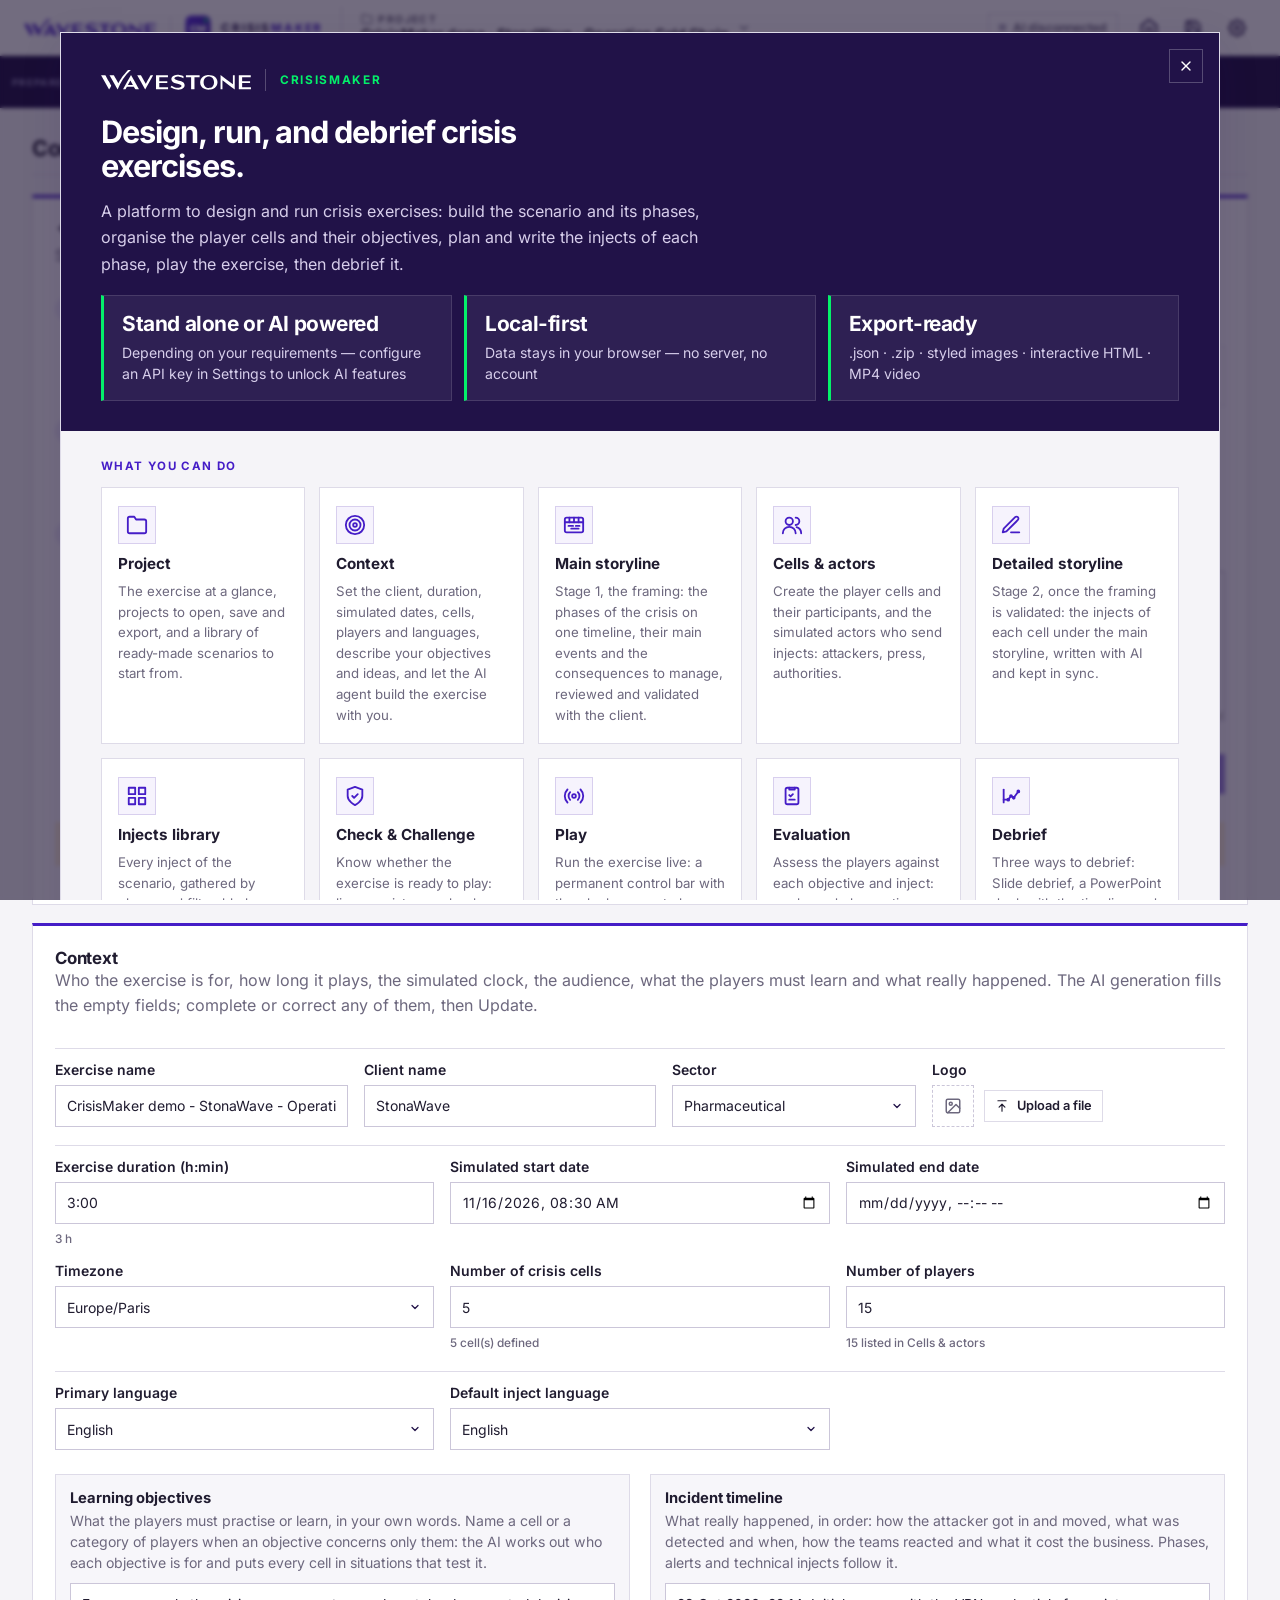
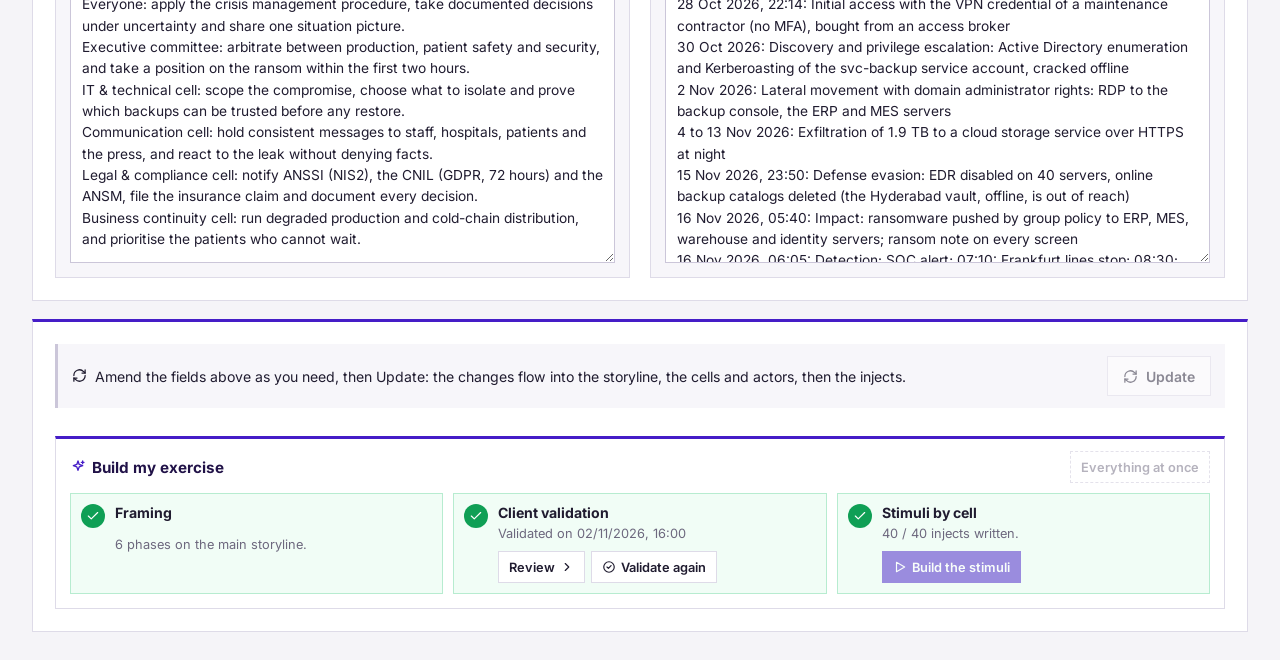
==== commit 6ed4b311: "Context tab: read decks, proposals and briefs in full, generation first, Update cascades PowerPoint " ====
--- a/index.html
+++ b/index.html
@@ -38,6 +38,7 @@
   <script src="js/ai.js"></script>
   <script src="js/import-chronogram.js"></script>
   <script src="js/import-chronogram-ui.js"></script>
+  <script src="js/pptx-reader.js"></script>
   <script src="js/checker.js"></script>
   <script src="js/persistence.js"></script>
   <script src="js/agent-prompts.js"></script>
@@ -57,6 +58,7 @@
   <script src="js/people.js"></script>
   <script src="js/scenario-tabs.js"></script>
   <script src="js/build-flow.js"></script>
+  <script src="js/context-generation.js"></script>
   <script src="js/play.js"></script>
   <script src="js/evaluation.js"></script>
   <script src="js/debrief-hub.js"></script>
--- a/css/main.css
+++ b/css/main.css
@@ -255,7 +255,7 @@
       position: fixed;
       top: var(--header-h);
       right: 0;
-      width: 420px;
+      width: 560px;
       max-width: 100vw;
       height: calc(100vh - var(--header-h));
       background: var(--surface);
@@ -2127,6 +2127,24 @@
       box-shadow: 0 0 0 3px rgba(69, 29, 199, 0.14);
     }
     .llm-config-block textarea.textarea-error { border-color: #dc2626; }
+    .llm-options {
+      display: flex;
+      flex-wrap: wrap;
+      gap: 12px;
+      margin-bottom: 10px;
+    }
+    .llm-option {
+      display: flex;
+      flex-direction: column;
+      gap: 4px;
+      font-size: 12px;
+      font-weight: 600;
+      color: #594282;
+      min-width: 0;
+      flex: 1 1 220px;
+      max-width: 360px;
+    }
+    .llm-option select { font-weight: 400; }
     .llm-config-actions {
       display: flex;
       gap: 8px;
@@ -2213,6 +2231,7 @@
       justify-content: space-between;
       gap: 8px;
     }
+    .llm-success-banner > span { margin-right: auto; }
     .llm-success-banner button {
       background: transparent;
       border: 1px solid #D97706;
@@ -4215,6 +4234,28 @@
 .cx-generate { display: flex; align-items: flex-end; justify-content: flex-end; gap: 12px; flex-wrap: wrap; }
 .cx-mode { display: grid; gap: 5px; font-size: 0.78rem; font-weight: 600; color: var(--muted); }
 .cx-mode select { min-height: 40px; width: auto; }
+
+/* Scenario generation: numbered sources, then the AI generation. */
+.cx-generation .section-header h3 { display: inline-flex; align-items: center; gap: 8px; }
+.cx-step { display: grid; grid-template-columns: 28px minmax(0, 1fr); gap: 12px; align-items: start; }
+.cx-step-num { display: inline-grid; place-items: center; width: 26px; height: 26px; border-radius: 50%; background: var(--indigo-tint); color: var(--indigo); font-weight: 700; font-size: 0.85rem; }
+.cx-step-body { display: grid; gap: 8px; min-width: 0; }
+.cx-library { display: flex; flex-wrap: wrap; align-items: center; gap: 8px; }
+.cx-library select { min-height: 38px; flex: 1 1 260px; max-width: 520px; width: auto; }
+.cx-file-found { display: flex; flex-wrap: wrap; align-items: center; gap: 6px; font-size: 0.8rem; }
+.cx-file-chip { display: inline-flex; align-items: center; gap: 5px; padding: 3px 8px; background: var(--indigo-tint); color: var(--primary-strong); border-radius: 999px; }
+.cx-file-chip b { color: var(--indigo); }
+.cx-missing { margin: 0; display: flex; align-items: flex-start; gap: 6px; padding: 8px 12px; background: var(--surface-alt); border-left: 3px solid var(--line-strong); font-size: 0.84rem; color: var(--muted); }
+.cx-frame .cx-design { margin-top: 6px; }
+/* Update: the amended context flows into the exercise. */
+.cx-update { display: grid; gap: 14px; }
+.cx-update-row { display: flex; flex-wrap: wrap; align-items: center; justify-content: space-between; gap: 10px 16px; padding: 12px 14px; background: var(--surface-alt); border-left: 3px solid var(--line-strong); }
+.cx-update-row.has-changes { background: #fff8e6; border-left-color: #d99a00; }
+.cx-update-text { display: inline-flex; align-items: flex-start; gap: 8px; font-size: 0.88rem; min-width: 0; flex: 1 1 320px; }
+@media (max-width: 768px) {
+  .cx-step { grid-template-columns: 1fr; }
+  .cx-update-row .btn { width: 100%; justify-content: center; }
+}
 
 
 /* ═══ Agent: embedded panel, questions ═══ */
@@ -4501,7 +4542,10 @@
 .play-log { position: fixed; top: var(--header-h); right: 0; bottom: 0; z-index: 95; width: min(400px, 100vw); display: flex; flex-direction: column; gap: 10px; padding: 16px 18px; background: #fff; border-left: 1px solid var(--line); border-top: 3px solid var(--indigo); box-shadow: var(--shadow-lg); }
 .play-log-head { display: flex; align-items: center; gap: 8px; }
 .play-log-head h3 { display: flex; align-items: center; gap: 7px; margin: 0; flex: 1; }
-.play-log-toggle { display: inline-flex; align-items: center; gap: 6px; margin-left: auto; padding: 4px 10px; border: 1px solid rgba(255, 255, 255, 0.35); background: transparent; color: #fff; font-size: 0.76rem; font-weight: 700; }
+.play-export { display: inline-flex; align-items: center; gap: 6px; margin-left: auto; padding: 4px 10px; border: 1px solid rgba(4, 240, 106, 0.6); background: rgba(4, 240, 106, 0.12); color: #fff; font-size: 0.76rem; font-weight: 700; cursor: pointer; }
+.play-export:hover:not(:disabled) { background: rgba(4, 240, 106, 0.24); }
+.play-export:disabled { opacity: 0.5; cursor: not-allowed; }
+.play-log-toggle { display: inline-flex; align-items: center; gap: 6px; padding: 4px 10px; border: 1px solid rgba(255, 255, 255, 0.35); background: transparent; color: #fff; font-size: 0.76rem; font-weight: 700; }
 .play-log-toggle b { min-width: 20px; padding: 0 5px; background: var(--green); color: #183127; font-size: 0.7rem; text-align: center; }
 .play-log-toggle:hover, .play-log-toggle.active { background: #fff; color: var(--dark); border-color: #fff; }
 .play-note { display: flex; gap: 6px; }
@@ -4634,52 +4678,136 @@
 .sd-fields { display: grid; grid-template-columns: repeat(auto-fit, minmax(240px, 1fr)); gap: 12px; }
 .sd-fields textarea { min-height: 120px; resize: vertical; }
 .sd-preview-card h3 small { margin-left: 6px; font-weight: 600; color: var(--muted); }
-.sd-grid { display: grid; grid-template-columns: repeat(auto-fill, minmax(300px, 1fr)); gap: 16px; }
+.sd-grid { display: grid; grid-template-columns: repeat(auto-fill, minmax(320px, 1fr)); gap: 16px; }
 .sd-slide-wrap { margin: 0; display: grid; gap: 6px; container-type: inline-size; }
 .sd-slide-wrap figcaption { font-size: 0.76rem; color: var(--muted); font-weight: 600; white-space: nowrap; overflow: hidden; text-overflow: ellipsis; }
-.sd-slide { position: relative; aspect-ratio: 16 / 9; overflow: hidden; padding: 3.75cqw 4.375cqw 3.125cqw; background: #fff; border: 1px solid var(--line); border-top: 0.938cqw solid var(--indigo, #451dc7); box-shadow: var(--shadow); font-size: 2.031cqw; line-height: 1.35; color: #1d1934; overflow-wrap: anywhere; }
-.sd-slide h4 { margin: 0 0 1.875cqw; font-size: 3.438cqw; line-height: 1.2; }
-.sd-slide p { margin: 0 0 1.25cqw; }
-.sd-slide em { display: block; font-style: normal; font-weight: 800; font-size: 1.875cqw; letter-spacing: 0.08em; text-transform: uppercase; color: var(--indigo, #451dc7); margin-bottom: 0.625cqw; }
-.sd-slide ul, .sd-slide ol { margin: 0; padding-left: 3.125cqw; display: grid; gap: 1px; }
-.sd-slide ul.sd-big { font-size: 2.812cqw; gap: 0.938cqw; }
+/* The slides follow the Wavestone slide format, on the 1280 x 720 grid of js/debrief-hub.js
+   (SD_GRID): --u is one pixel of that slide. */
+.sd-slide {
+  --u: calc(100cqw / 1280);
+  --ws-indigo: #451dc7; --ws-indigo-700: #36169b; --ws-indigo-950: #150939; --ws-green: #04f06a; --ws-green-300: #5cf59e;
+  --ws-ink: #16121f; --ws-muted: #6b6580; --ws-subtle: #817c95; --ws-faint: #a8a4b8; --ws-line: #e6e4ee; --ws-panel: #f5f4f9;
+  --ws-display: 'Poppins', 'Montserrat', system-ui, -apple-system, 'Segoe UI', sans-serif;
+  --ws-body: 'Inter', system-ui, -apple-system, 'Segoe UI', Roboto, sans-serif;
+  --ws-mono: 'IBM Plex Mono', ui-monospace, 'SF Mono', Menlo, monospace;
+  position: relative; aspect-ratio: 16 / 9; overflow: hidden; background: #fff; box-shadow: 0 0 0 1px var(--line), var(--shadow);
+  font-family: var(--ws-body); font-size: calc(14 * var(--u)); line-height: 1.4; color: var(--ws-ink); overflow-wrap: break-word; -webkit-font-smoothing: antialiased;
+}
+.sd-slide * { box-sizing: border-box; }
+.sd-slide p, .sd-slide ul, .sd-slide ol, .sd-slide h3, .sd-slide h4 { margin: 0; }
+.sd-slide ul, .sd-slide ol { list-style: none; padding: 0; }
 .sd-slide b { font-variant-numeric: tabular-nums; }
-.sd-slide i { color: var(--muted); font-style: normal; }
-.sd-two { display: grid; grid-template-columns: minmax(0, 1fr) minmax(0, 1fr); gap: 3.125cqw; }
-.sd-title, .sd-end { background: #1d1934; border-top-color: #04f06a; color: #fff; }
-.sd-title-block { position: absolute; left: 5.625cqw; right: 5.625cqw; top: 50%; transform: translateY(-50%); padding-left: 3.125cqw; border-left: 0.938cqw solid #04f06a; }
-.sd-title-block h3 { margin: 0.625cqw 0; font-size: 5cqw; line-height: 1.15; color: #fff; }
-.sd-title-block p { font-size: 2.812cqw; color: #d9d6e6; }
-.sd-title-block small { display: block; margin-top: 3.125cqw; font-size: 2.188cqw; color: #b4afc8; }
-.sd-eyebrow { font-size: 1.875cqw; font-weight: 800; letter-spacing: 0.14em; color: #04f06a; }
-.sd-kpis { display: grid; grid-template-columns: repeat(5, 1fr); gap: 1.25cqw; margin-bottom: 2.5cqw; }
-.sd-kpis span { display: grid; padding: 1.25cqw 1.562cqw; background: #1d1934; color: #b4afc8; font-size: 1.562cqw; font-weight: 700; text-transform: uppercase; }
-.sd-kpis b { font-size: 3.438cqw; color: #fff; }
-.sd-tl { position: relative; height: calc(100% - 6.875cqw); }
-.sd-tl-bar { position: absolute; left: 0; right: 0; top: 40%; height: 18%; }
-.sd-tl-bar span { position: absolute; top: 0; bottom: 0; display: grid; align-content: center; padding: 0 0.938cqw; overflow: hidden; background: var(--phase); color: #fff; border-right: 1px solid #fff; }
-.sd-tl-bar b { font-size: 1.719cqw; white-space: nowrap; overflow: hidden; text-overflow: ellipsis; }
-.sd-tl-bar i { font-size: 1.562cqw; color: #fff; opacity: 0.85; }
-.sd-tl-scale { position: absolute; left: 0; right: 0; top: 60%; display: flex; justify-content: space-between; font-size: 1.719cqw; color: var(--muted); }
-.sd-tl-events span { position: absolute; width: 18%; margin-left: -9%; font-size: 1.562cqw; line-height: 1.2; text-align: center; max-height: 19%; overflow: hidden; }
-.sd-tl-events span::after { content: ''; position: absolute; left: var(--tick, 50%); width: 0; border-left: 1px dashed #1d1934; }
-.sd-tl-events .row-0 { top: 0; } .sd-tl-events .row-2 { top: 19%; }
-.sd-tl-events .row-1 { top: 66%; } .sd-tl-events .row-3 { top: 83%; }
-.sd-tl-events b { display: block; color: var(--indigo, #451dc7); }
-.sd-phase-band { position: absolute; inset: -0.938cqw 0 auto; height: 0.938cqw; background: var(--phase); }
-.sd-phase-band span { position: absolute; top: 1.875cqw; right: 3.75cqw; font-size: 1.875cqw; font-weight: 800; color: var(--phase); }
-.sd-what { color: var(--muted); font-style: italic; }
-.sd-slide .sd-story { list-style: none; padding: 0 !important; grid-template-columns: minmax(0, 1fr) minmax(0, 1fr); gap: 0.938cqw 3.125cqw !important; }
-.sd-slide .sd-story li { display: grid; padding-left: 1.562cqw; border-left: 0.625cqw solid var(--indigo, #451dc7); }
-.sd-slide .sd-story span { color: var(--muted); }
-.sd-eval { width: 100%; border-collapse: collapse; font-size: 2.188cqw; }
-.sd-eval th, .sd-eval td { padding: 0.625cqw 1.25cqw; border-bottom: 1px solid var(--line); text-align: center; }
-.sd-eval th:first-child, .sd-eval td:first-child { text-align: left; }
-.sd-eval .cell-dot { display: inline-block; width: 1.562cqw; height: 1.562cqw; margin-right: 0.938cqw; }
-.sd-eval .is-P { color: #146c2e; } .sd-eval .is-S { color: #4d6410; } .sd-eval .is-M { color: #8a4b08; } .sd-eval .is-U { color: #9b1c1c; }
-.sd-slide .sd-cells { display: grid; grid-template-columns: repeat(3, minmax(0, 1fr)); gap: 1.562cqw; }
-.sd-slide .sd-cells > div { padding: 1.25cqw 1.562cqw; background: #f5f4f9; border: 1px solid var(--cell); font-size: 1.875cqw; }
-.sd-slide .sd-cells ul { padding-left: 2.188cqw; }
+.sd-slide i { font-style: normal; }
+.sd-slide.is-dark { background: radial-gradient(120% 120% at 25% 15%, #5226e0 0%, #451dc7 38%, #2d1380 100%); box-shadow: inset 0 0 calc(220 * var(--u)) rgba(8, 4, 26, 0.45), 0 0 0 1px var(--line), var(--shadow); color: #fff; }
+.sd-waves { position: absolute; inset: 0; width: 100%; height: 100%; opacity: 0.55; pointer-events: none; }
+.sd-brand { position: absolute; top: calc(30 * var(--u)); left: calc(54 * var(--u)); display: flex; align-items: center; gap: calc(9 * var(--u)); height: calc(22 * var(--u)); font-family: var(--ws-display); font-weight: 700; font-size: calc(15 * var(--u)); color: var(--ws-indigo-700); }
+.sd-brand i { width: calc(9 * var(--u)); height: calc(9 * var(--u)); background: var(--ws-green); box-shadow: 0 0 0 calc(3 * var(--u)) #e1fded; }
+.is-dark .sd-brand { color: #fff; }
+.is-dark .sd-brand i { box-shadow: 0 0 0 calc(3 * var(--u)) rgba(4, 240, 106, 0.22); }
+.sd-kicker, .sd-pagenum { position: absolute; top: calc(672 * var(--u)); height: calc(18 * var(--u)); display: flex; align-items: center; font-family: var(--ws-mono); white-space: nowrap; }
+.sd-kicker { left: calc(54 * var(--u)); max-width: calc(880 * var(--u)); overflow: hidden; font-size: calc(11 * var(--u)); letter-spacing: 0.14em; text-transform: uppercase; color: var(--ws-faint); }
+.sd-pagenum { right: calc(54 * var(--u)); font-size: calc(12 * var(--u)); color: var(--ws-subtle); }
+.is-dark .sd-kicker, .is-dark .sd-pagenum { color: rgba(255, 255, 255, 0.55); }
+.sd-eyebrow { align-self: flex-start; max-width: calc(900 * var(--u)); overflow: hidden; white-space: nowrap; text-overflow: ellipsis; font-weight: 700; font-size: calc(12 * var(--u)); line-height: calc(18 * var(--u)); letter-spacing: 0.14em; text-transform: uppercase; padding-bottom: calc(3 * var(--u)); border-bottom: calc(2 * var(--u)) solid var(--ws-green); color: var(--ws-indigo-700); }
+.sd-body { position: absolute; inset: 0; display: flex; flex-direction: column; padding: calc(90 * var(--u)) calc(54 * var(--u)) calc(72 * var(--u)); }
+.sd-slide .sd-headline { flex: none; height: calc(52 * var(--u)); margin-top: calc(9 * var(--u)); overflow: hidden; font-family: var(--ws-display); font-weight: 800; font-size: calc(var(--size, 34) * var(--u)); line-height: 1.08; letter-spacing: -0.02em; color: var(--ws-indigo-700); }
+.sd-accentbar { flex: none; width: calc(54 * var(--u)); height: calc(4 * var(--u)); margin-top: calc(8 * var(--u)); background: linear-gradient(90deg, #04f06a 0%, #5cf59e 100%); }
+.sd-content { position: relative; flex: 1; min-height: 0; margin-top: calc(20 * var(--u)); display: flex; flex-direction: column; }
+.sd-tag { position: absolute; top: calc(88 * var(--u)); right: calc(54 * var(--u)); height: calc(22 * var(--u)); display: flex; align-items: center; padding: 0 calc(10 * var(--u)); background: var(--tag); color: #fff; font-family: var(--ws-mono); font-weight: 600; font-size: calc(10 * var(--u)); letter-spacing: 0.06em; text-transform: uppercase; white-space: nowrap; }
+.sd-label { display: block; flex: none; height: calc(16 * var(--u)); overflow: hidden; white-space: nowrap; text-overflow: ellipsis; font-family: var(--ws-mono); font-weight: 600; font-size: calc(11 * var(--u)); line-height: calc(16 * var(--u)); letter-spacing: 0.1em; text-transform: uppercase; color: var(--ws-green-300); }
+.sd-label.is-indigo { color: var(--ws-indigo); }
+.sd-label.is-good { color: #088a42; }
+.sd-label.is-warn { color: #c8861a; }
+.sd-label.is-mark { color: var(--mark); }
+.sd-none { color: var(--ws-muted); font-size: calc(15 * var(--u)); }
+.sd-card { position: relative; min-width: 0; min-height: 0; overflow: hidden; background: #fff; border: 1px solid var(--ws-line); box-shadow: 0 calc(4 * var(--u)) calc(12 * var(--u)) rgba(22, 18, 31, 0.08); }
+.sd-card::before { content: ''; position: absolute; left: 0; top: 0; bottom: 0; width: calc(4 * var(--u)); background: linear-gradient(180deg, #04f06a 0%, #5cf59e 100%); }
+.sd-dark { position: relative; min-width: 0; min-height: 0; overflow: hidden; background: var(--ws-indigo-950); color: #fff; border-left: calc(5 * var(--u)) solid var(--ws-green); }
+.sd-split { flex: 1; min-height: 0; display: grid; grid-template-columns: minmax(0, 1fr) minmax(0, 1fr); gap: calc(30 * var(--u)); }
+.sd-lede { flex: none; height: calc(48 * var(--u)); margin-bottom: calc(10 * var(--u)); overflow: hidden; font-size: calc(16 * var(--u)); line-height: 1.45; color: var(--ws-muted); }
+/* Cover and end slides. */
+.sd-cover { position: absolute; left: calc(54 * var(--u)); width: calc(1000 * var(--u)); top: calc(96 * var(--u)); bottom: calc(96 * var(--u)); display: flex; flex-direction: column; justify-content: center; align-items: flex-start; }
+.sd-cover .sd-eyebrow { color: #fff; }
+.sd-slide .sd-cover h3 { margin-top: calc(18 * var(--u)); font-family: var(--ws-display); font-weight: 800; font-size: calc(var(--size, 58) * var(--u)); line-height: 1.06; letter-spacing: -0.025em; color: #fff; }
+.sd-ac { color: var(--ws-green); }
+.sd-cover p { max-width: calc(760 * var(--u)); margin-top: calc(22 * var(--u)); font-size: calc(19 * var(--u)); line-height: 1.5; color: rgba(255, 255, 255, 0.82); }
+.sd-chips { display: flex; flex-wrap: wrap; gap: calc(10 * var(--u)); margin-top: calc(34 * var(--u)); }
+.sd-chips span { height: calc(26 * var(--u)); display: inline-flex; align-items: center; padding: 0 calc(12 * var(--u)); font-family: var(--ws-mono); font-weight: 600; font-size: calc(11 * var(--u)); letter-spacing: 0.03em; background: rgba(255, 255, 255, 0.08); color: rgba(255, 255, 255, 0.88); border: 1px solid rgba(255, 255, 255, 0.16); }
+/* The exercise at a glance. */
+.sd-stats { flex: none; display: grid; grid-template-columns: repeat(5, minmax(0, 1fr)); gap: calc(14 * var(--u)); height: calc(92 * var(--u)); margin-bottom: calc(20 * var(--u)); }
+.sd-stat { display: flex; flex-direction: column; padding: calc(16 * var(--u)) calc(18 * var(--u)) 0; min-width: 0; background: #fff; border: 1px solid var(--ws-line); box-shadow: 0 calc(4 * var(--u)) calc(12 * var(--u)) rgba(22, 18, 31, 0.08); }
+.sd-stat b { height: calc(34 * var(--u)); font-family: var(--ws-display); font-weight: 800; font-size: calc(30 * var(--u)); line-height: calc(34 * var(--u)); color: var(--ws-indigo); white-space: nowrap; }
+.sd-stat span { margin-top: calc(8 * var(--u)); font-size: calc(13 * var(--u)); color: var(--ws-muted); white-space: nowrap; overflow: hidden; text-overflow: ellipsis; }
+.sd-overview-split .sd-dark { padding: calc(22 * var(--u)) calc(24 * var(--u)) calc(18 * var(--u)); }
+.sd-overview-split .sd-dark p { margin-top: calc(10 * var(--u)); font-size: calc(16 * var(--u)); line-height: 1.5; color: rgba(255, 255, 255, 0.88); }
+.sd-objectives { display: flex; flex-direction: column; min-height: 0; }
+.sd-obj-grid { flex: 1; min-height: 0; margin-top: calc(8 * var(--u)); display: grid; grid-template-columns: repeat(2, minmax(0, 1fr)); grid-template-rows: repeat(2, minmax(0, 1fr)); gap: calc(12 * var(--u)); }
+.sd-obj-grid .sd-card { padding: calc(16 * var(--u)) calc(16 * var(--u)) calc(12 * var(--u)) calc(20 * var(--u)); }
+.sd-num { display: block; font-family: var(--ws-mono); font-weight: 600; font-size: calc(11 * var(--u)); line-height: calc(16 * var(--u)); color: var(--ws-indigo); }
+.sd-obj-grid p { margin-top: calc(6 * var(--u)); font-size: calc(14 * var(--u)); line-height: 1.4; }
+/* Timeline: the positions come from SD_TL, in px of the slide. */
+.sd-timeline .sd-content { position: static; }
+.sd-tl { position: absolute; left: calc(54 * var(--u)); right: calc(54 * var(--u)); top: 0; bottom: 0; }
+.sd-tl-bar { position: absolute; left: 0; right: 0; top: calc(366 * var(--u)); height: calc(76 * var(--u)); }
+.sd-tl-bar span { position: absolute; top: 0; bottom: 0; display: flex; flex-direction: column; justify-content: center; padding: 0 calc(10 * var(--u)); overflow: hidden; background: var(--phase); color: #fff; border-right: calc(2 * var(--u)) solid #fff; }
+.sd-tl-bar b { font-family: var(--ws-display); font-weight: 600; font-size: calc(13 * var(--u)); line-height: 1.25; white-space: nowrap; overflow: hidden; text-overflow: ellipsis; }
+.sd-tl-bar i { font-size: calc(11 * var(--u)); opacity: 0.85; white-space: nowrap; }
+.sd-tl-scale span { position: absolute; top: calc(448 * var(--u)); font-family: var(--ws-mono); font-size: calc(11 * var(--u)); line-height: calc(16 * var(--u)); color: var(--ws-subtle); }
+.sd-tl-scale .is-end { left: auto; right: 0; }
+.sd-tl-events span { position: absolute; top: calc(var(--y) * var(--u)); width: 18%; height: calc(60 * var(--u)); margin-left: -9%; display: flex; flex-direction: column; justify-content: flex-end; font-size: calc(11.5 * var(--u)); line-height: 1.25; text-align: center; }
+.sd-tl-events span.is-down { justify-content: flex-start; }
+.sd-tl-events span::after { content: ''; position: absolute; left: var(--tick, 50%); width: 0; height: calc(var(--tick-h) * var(--u)); border-left: 1px dashed var(--ws-faint); }
+.sd-tl-events .is-up::after { top: 100%; }
+.sd-tl-events .is-down::after { bottom: 100%; }
+.sd-tl-events b { display: block; font-family: var(--ws-mono); font-weight: 600; font-size: calc(11 * var(--u)); color: var(--ws-indigo); }
+/* Two columns of rows: a marker (time, number or sign) and its text. */
+.sd-col { display: flex; flex-direction: column; padding: calc(18 * var(--u)) calc(18 * var(--u)) calc(12 * var(--u)) calc(22 * var(--u)); }
+.sd-rows { flex: 1; min-height: 0; margin-top: calc(12 * var(--u)); display: grid; grid-template-rows: repeat(4, minmax(0, 1fr)); }
+.sd-rows li { display: grid; grid-template-columns: calc(64 * var(--u)) minmax(0, 1fr); align-items: start; padding-top: calc(10 * var(--u)); overflow: hidden; border-top: 1px solid var(--ws-line); font-size: calc(13.5 * var(--u)); line-height: 1.35; }
+.sd-rows li:first-child { border-top: 0; }
+.sd-rows b { font-family: var(--ws-mono); font-weight: 600; font-size: calc(12 * var(--u)); line-height: calc(18 * var(--u)); color: var(--ws-indigo); }
+.sd-rows i { color: var(--ws-muted); }
+.sd-columns .sd-rows li { grid-template-columns: calc(36 * var(--u)) minmax(0, 1fr); font-size: calc(15 * var(--u)); line-height: 1.4; }
+.sd-columns .sd-rows b { font-size: calc(14 * var(--u)); line-height: calc(21 * var(--u)); color: var(--mark); }
+.sd-columns .sd-dark .sd-rows li { border-top-color: #3a3550; color: rgba(255, 255, 255, 0.9); }
+.sd-columns .sd-dark .sd-none { color: rgba(255, 255, 255, 0.7); }
+.sd-col .sd-none { margin-top: calc(12 * var(--u)); }
+/* What really happened. */
+.sd-quad { flex: 1; min-height: 0; display: grid; grid-template-columns: repeat(2, minmax(0, 1fr)); grid-template-rows: repeat(2, minmax(0, 1fr)); gap: calc(14 * var(--u)) calc(30 * var(--u)); }
+.sd-story-card { padding: calc(18 * var(--u)) calc(18 * var(--u)) calc(14 * var(--u)) calc(22 * var(--u)); }
+.sd-story-card strong { display: block; height: calc(46 * var(--u)); margin-top: calc(8 * var(--u)); overflow: hidden; font-family: var(--ws-display); font-weight: 700; font-size: calc(17 * var(--u)); line-height: 1.25; }
+.sd-story-card p { margin-top: calc(6 * var(--u)); font-size: calc(14 * var(--u)); line-height: 1.45; color: var(--ws-muted); }
+/* Evaluation by cell. */
+.sd-eval { width: 100%; border-collapse: collapse; table-layout: fixed; font-size: calc(14 * var(--u)); }
+.sd-eval th, .sd-eval td { padding: 0 calc(10 * var(--u)); border-bottom: 1px solid var(--ws-line); text-align: center; white-space: nowrap; overflow: hidden; text-overflow: ellipsis; }
+.sd-eval th { height: calc(38 * var(--u)); background: var(--ws-panel); font-family: var(--ws-mono); font-weight: 600; font-size: calc(11 * var(--u)); letter-spacing: 0.06em; text-transform: uppercase; color: var(--ws-muted); }
+.sd-eval td { height: calc(42 * var(--u)); color: var(--ws-faint); }
+.sd-eval th:first-child, .sd-eval td:first-child { width: 37.9%; text-align: left; padding-left: calc(16 * var(--u)); font-weight: 700; color: var(--ws-ink); }
+.sd-eval th:first-child { font-weight: 600; color: var(--ws-muted); }
+.sd-eval td:nth-child(2) { color: var(--ws-ink); }
+.sd-eval td:last-child { font-family: var(--ws-mono); color: var(--ws-muted); }
+.sd-eval th:last-child { width: 15.6%; }
+.sd-eval .cell-dot { display: inline-block; width: calc(10 * var(--u)); height: calc(10 * var(--u)); margin-right: calc(10 * var(--u)); }
+.sd-eval .is-P { color: #088a42; } .sd-eval .is-S { color: #228d95; } .sd-eval .is-M { color: #c8861a; } .sd-eval .is-U { color: #d8412f; }
+.sd-eval td:not(.is-on)[class^="is-"] { color: var(--ws-faint); }
+.sd-eval td.is-on { font-weight: 700; }
+.sd-legend { margin-top: calc(16 * var(--u)); font-size: calc(12 * var(--u)); color: var(--ws-muted); }
+/* What the evaluators observed. */
+.sd-cell-grid { flex: 1; min-height: 0; display: grid; grid-template-columns: repeat(var(--cols, 3), minmax(0, 1fr)); gap: calc(20 * var(--u)); }
+.sd-cell-grid .sd-card { padding: calc(18 * var(--u)) calc(20 * var(--u)) calc(16 * var(--u)) calc(24 * var(--u)); }
+.sd-cell-grid strong { display: flex; align-items: center; gap: calc(8 * var(--u)); height: calc(26 * var(--u)); margin-bottom: calc(14 * var(--u)); overflow: hidden; white-space: nowrap; font-family: var(--ws-display); font-weight: 700; font-size: calc(16 * var(--u)); }
+.sd-cell-grid strong i { flex: none; width: calc(10 * var(--u)); height: calc(10 * var(--u)); }
+.sd-cell-grid .sd-label { margin-top: calc(10 * var(--u)); letter-spacing: 0.06em; font-size: calc(10.5 * var(--u)); }
+.sd-marks { display: grid; gap: calc(4 * var(--u)); margin-top: calc(4 * var(--u)); font-size: calc(13.5 * var(--u)); line-height: 1.4; }
+.sd-marks li { display: grid; grid-template-columns: calc(18 * var(--u)) minmax(0, 1fr); }
+.sd-marks li::before { font-weight: 700; }
+.sd-marks.is-good li::before { content: '+'; color: #088a42; }
+.sd-marks.is-warn li::before { content: '→'; color: #c8861a; }
+/* Key messages. */
+.sd-keymsgs { display: grid; grid-auto-rows: calc(76 * var(--u)); gap: calc(12 * var(--u)); }
+.sd-keymsgs li { display: grid; grid-template-columns: calc(60 * var(--u)) minmax(0, 1fr); align-items: center; padding: 0 calc(24 * var(--u)); }
+.sd-keymsgs b { font-family: var(--ws-display); font-weight: 800; font-size: calc(24 * var(--u)); color: var(--ws-indigo); }
+.sd-keymsgs span { font-weight: 600; font-size: calc(17 * var(--u)); line-height: 1.35; max-height: calc(64 * var(--u)); overflow: hidden; }
 @media (max-width: 900px) { .db-parts { grid-template-columns: 1fr; } .db-parts button small { display: none; } .sd-head-fields { grid-template-columns: 1fr; } }
 
 /* Settings → Technical log */
@@ -4746,3 +4874,42 @@
 .ce-unlinked .ce-table { min-width: 640px; }
 .ce-row-actions { display: flex; gap: 6px; align-items: center; }
 .ce-cast-foot { margin-top: 8px; }
+
+/* Settings drawer: AI connection, agent and log, watermark, one card under the other. */
+.st-stack { display: grid; gap: 16px; }
+.st-card { display: grid; gap: 14px; padding: 18px 20px; }
+.st-card .field { margin: 0; }
+.st-head { display: flex; align-items: center; justify-content: space-between; gap: 10px; }
+.st-head h3 { display: flex; align-items: center; gap: 8px; margin: 0; font-size: 1rem; color: var(--dark); }
+.st-head h3 svg { color: var(--indigo); }
+.st-pill { font-size: 0.72rem; font-weight: 600; padding: 3px 9px; border: 1px solid var(--line); color: var(--muted); background: var(--surface-alt); white-space: nowrap; }
+.st-pill.is-ok { color: #066632; background: #e1fded; border-color: #a6faca; }
+.st-pill.is-error { color: #a4233a; background: #fdecee; border-color: #f5c2c8; }
+.st-pill.is-off { color: #8a5a00; background: #fff8eb; border-color: #f3d9a4; }
+.st-approval { display: grid; grid-template-columns: auto 1fr; gap: 10px; align-items: start; padding: 12px 14px; border: 1px solid #f5c2c8; border-left: 4px solid #d8412f; background: #fff6f6; cursor: pointer; }
+.st-approval.is-given { border-color: #a6faca; border-left-color: #06b854; background: #f3fdf7; }
+.st-approval input { width: 18px; height: 18px; margin-top: 2px; accent-color: var(--indigo); cursor: pointer; }
+.st-approval strong { display: block; font-size: 0.88rem; color: var(--dark); }
+.st-approval small { display: block; margin-top: 3px; font-size: 0.78rem; line-height: 1.45; color: var(--muted); }
+.st-fields { display: grid; gap: 14px; transition: opacity 0.15s; }
+.st-fields.is-locked { opacity: 0.45; }
+.st-row { display: grid; grid-template-columns: repeat(auto-fit, minmax(min(200px, 100%), 1fr)); gap: 12px; }
+.st-inline { display: flex; gap: 8px; align-items: stretch; }
+.st-inline > input, .st-inline > select { flex: 1; min-width: 0; }
+.st-icon-btn { flex: none; width: 40px; padding: 0; display: inline-flex; align-items: center; justify-content: center; }
+.st-note { display: flex; gap: 6px; align-items: flex-start; margin: 0; font-size: 0.78rem; color: var(--muted); }
+.st-note svg { flex: none; margin-top: 1px; color: var(--indigo); }
+.st-actions { display: flex; flex-wrap: wrap; gap: 8px; }
+.st-actions .btn { display: inline-flex; align-items: center; gap: 6px; }
+.st-result { padding: 10px 12px; border: 1px solid var(--line); border-left: 4px solid var(--indigo); background: #f6f4fd; font-size: 0.82rem; }
+.st-result > div { display: flex; justify-content: space-between; gap: 10px; flex-wrap: wrap; }
+.st-result span { font-size: 0.74rem; color: var(--muted); }
+.st-result p { margin: 4px 0 0; line-height: 1.4; }
+.st-result.is-success { border-left-color: #06b854; background: #f3fdf7; }
+.st-result.is-error { border-left-color: #d8412f; background: #fff6f6; }
+.st-hints .helper { margin: 0 0 4px; }
+.st-sub { border-top: 1px solid var(--line); padding-top: 14px; display: grid; gap: 10px; }
+.st-sub h4 { margin: 0; font-size: 0.72rem; letter-spacing: 0.12em; text-transform: uppercase; color: var(--muted); }
+.st-card .field-grid.cols-2 { grid-template-columns: repeat(auto-fit, minmax(min(200px, 100%), 1fr)); gap: 12px; }
+.agent-techlog pre.tech-log-pre { max-height: 420px; min-height: 160px; background: #16121f; color: #e6e4ee; }
+.st-card .field .helper, .st-card > .helper { font-weight: 400; font-size: 0.78rem; line-height: 1.45; color: var(--muted); margin: 4px 0 0; }
--- a/fonts/fonts.css
+++ b/fonts/fonts.css
@@ -320,3 +320,52 @@
   unicode-range: U+0000-00FF,U+0131,U+0152-0153,U+02BB-02BC,U+02C6,U+02DA,U+02DC,U+0304,U+0308,U+0329,U+2000-206F,U+20AC,U+2122,U+2191,U+2193,U+2212,U+2215,U+FEFF,U+FFFD;
 }
 
+/* poppins-latin-600-normal */
+@font-face {
+  font-family: 'Poppins';
+  font-style: normal;
+  font-display: swap;
+  font-weight: 600;
+  src: url('poppins-latin-600-normal.woff2') format('woff2');
+  unicode-range: U+0000-00FF,U+0131,U+0152-0153,U+02BB-02BC,U+02C6,U+02DA,U+02DC,U+0304,U+0308,U+0329,U+2000-206F,U+20AC,U+2122,U+2191,U+2193,U+2212,U+2215,U+FEFF,U+FFFD;
+}
+
+/* poppins-latin-700-normal */
+@font-face {
+  font-family: 'Poppins';
+  font-style: normal;
+  font-display: swap;
+  font-weight: 700;
+  src: url('poppins-latin-700-normal.woff2') format('woff2');
+  unicode-range: U+0000-00FF,U+0131,U+0152-0153,U+02BB-02BC,U+02C6,U+02DA,U+02DC,U+0304,U+0308,U+0329,U+2000-206F,U+20AC,U+2122,U+2191,U+2193,U+2212,U+2215,U+FEFF,U+FFFD;
+}
+
+/* poppins-latin-800-normal */
+@font-face {
+  font-family: 'Poppins';
+  font-style: normal;
+  font-display: swap;
+  font-weight: 800;
+  src: url('poppins-latin-800-normal.woff2') format('woff2');
+  unicode-range: U+0000-00FF,U+0131,U+0152-0153,U+02BB-02BC,U+02C6,U+02DA,U+02DC,U+0304,U+0308,U+0329,U+2000-206F,U+20AC,U+2122,U+2191,U+2193,U+2212,U+2215,U+FEFF,U+FFFD;
+}
+
+/* ibm-plex-mono-latin-400-normal */
+@font-face {
+  font-family: 'IBM Plex Mono';
+  font-style: normal;
+  font-display: swap;
+  font-weight: 400;
+  src: url('ibm-plex-mono-latin-400-normal.woff2') format('woff2');
+  unicode-range: U+0000-00FF,U+0131,U+0152-0153,U+02BB-02BC,U+02C6,U+02DA,U+02DC,U+0304,U+0308,U+0329,U+2000-206F,U+20AC,U+2122,U+2191,U+2193,U+2212,U+2215,U+FEFF,U+FFFD;
+}
+
+/* ibm-plex-mono-latin-600-normal */
+@font-face {
+  font-family: 'IBM Plex Mono';
+  font-style: normal;
+  font-display: swap;
+  font-weight: 600;
+  src: url('ibm-plex-mono-latin-600-normal.woff2') format('woff2');
+  unicode-range: U+0000-00FF,U+0131,U+0152-0153,U+02BB-02BC,U+02C6,U+02DA,U+02DC,U+0304,U+0308,U+0329,U+2000-206F,U+20AC,U+2122,U+2191,U+2193,U+2212,U+2215,U+FEFF,U+FFFD;
+}
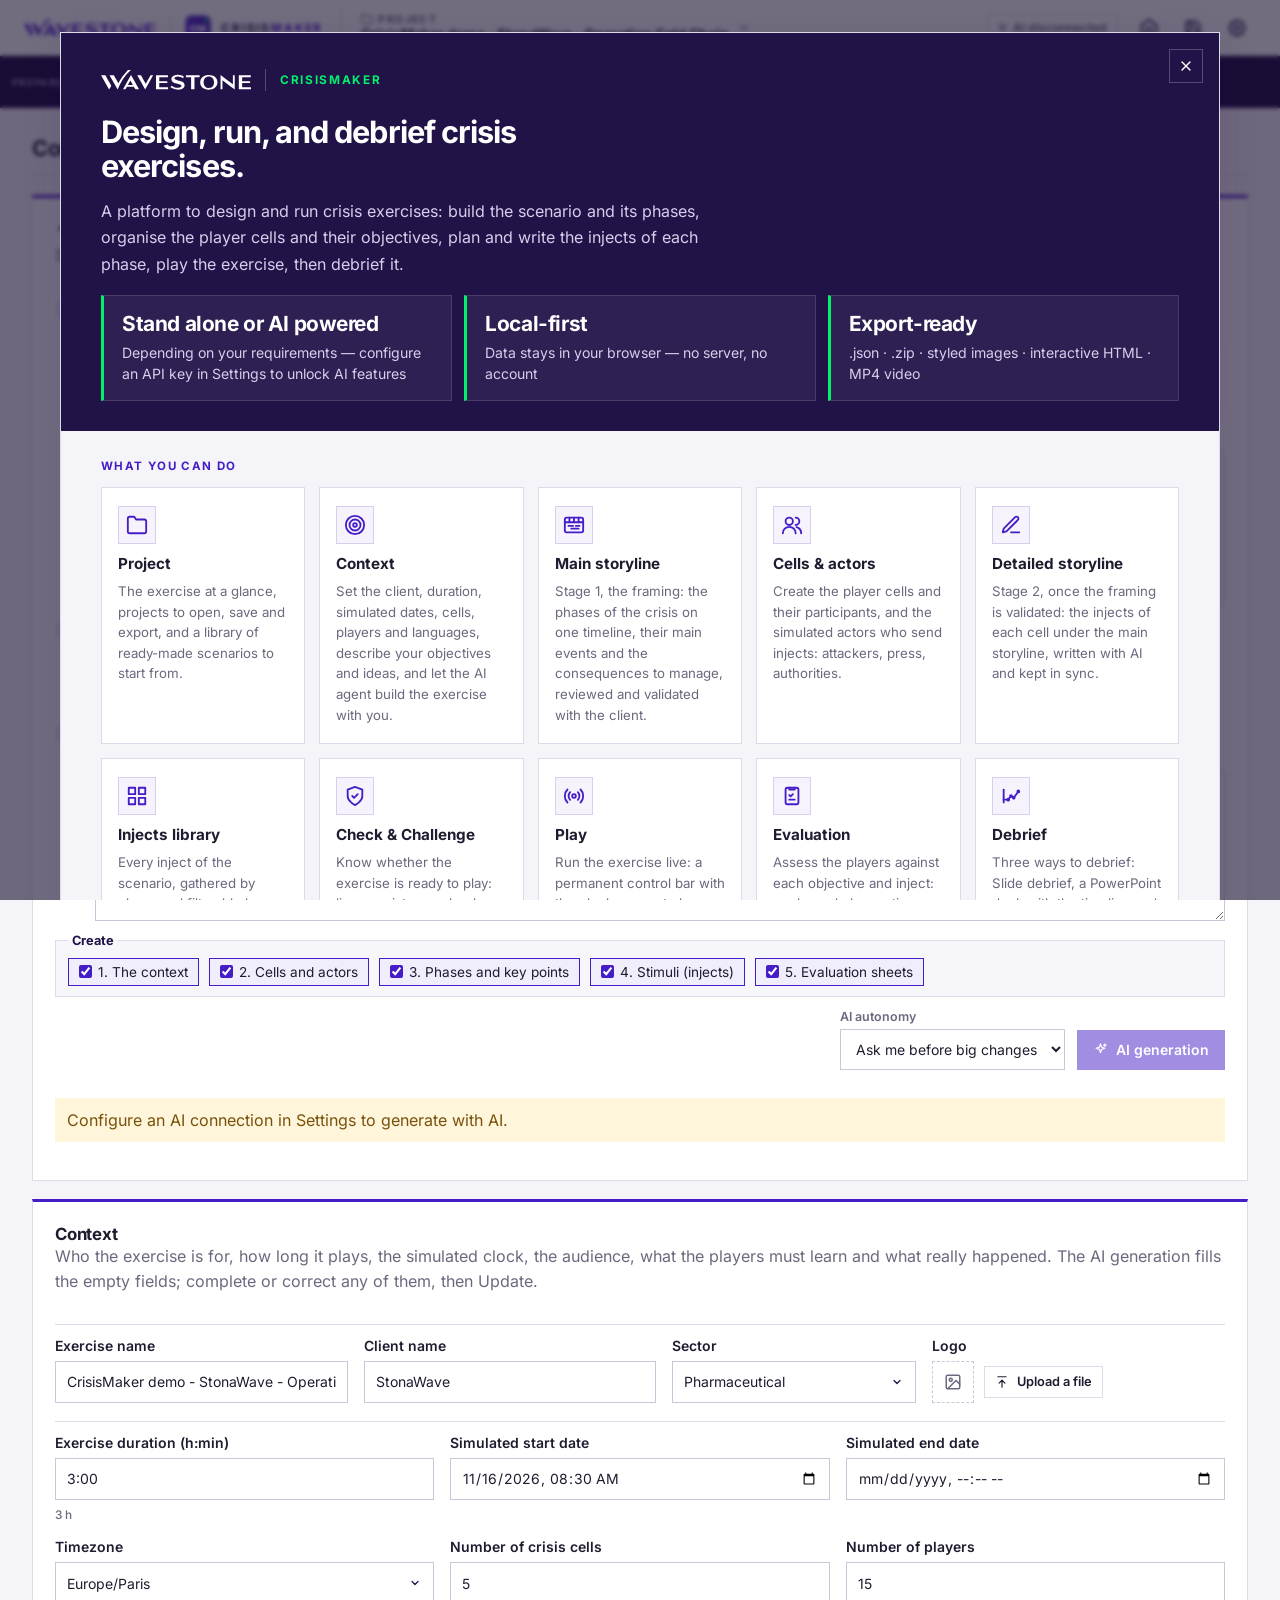
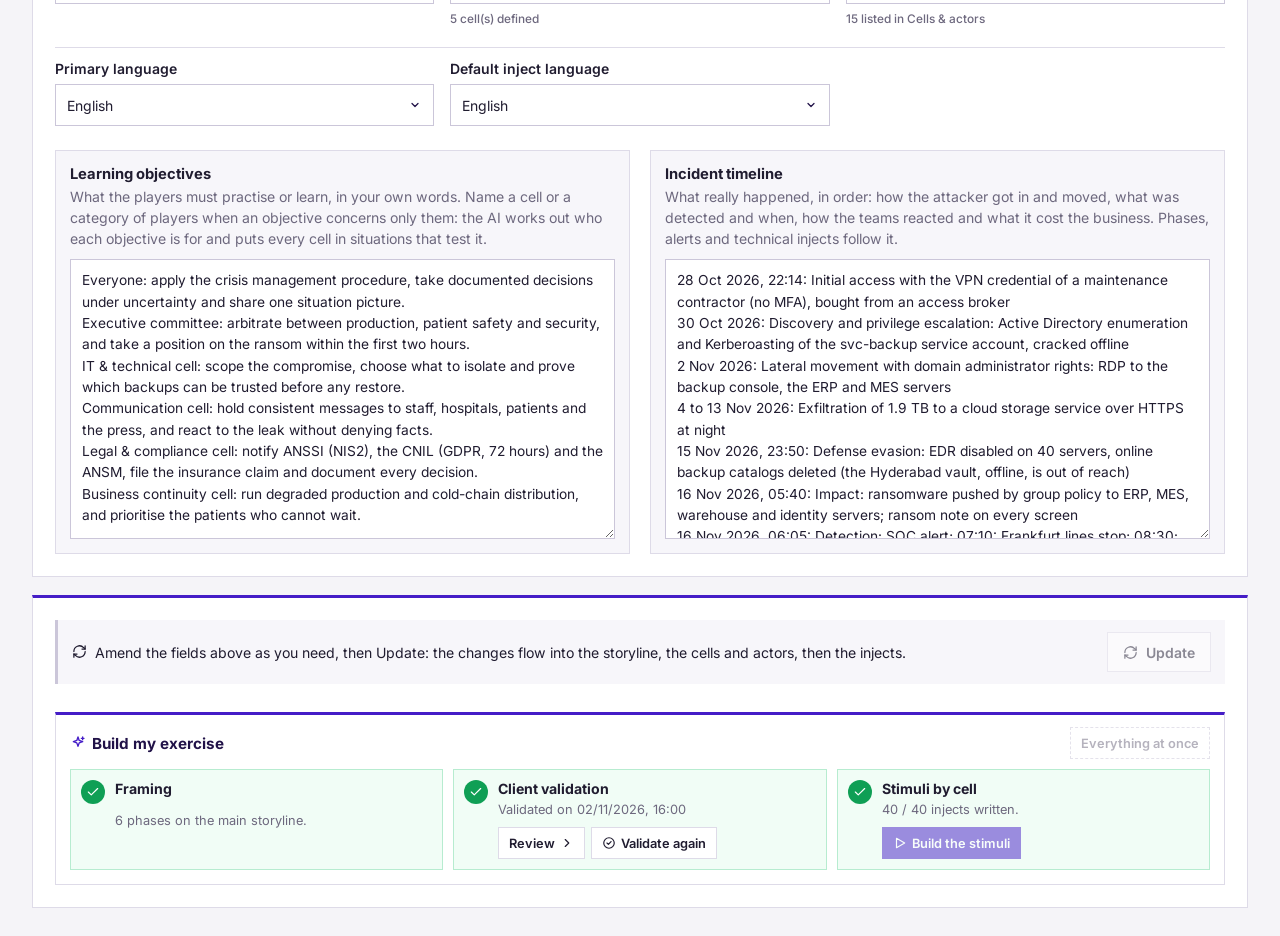
==== commit e2a4b2a6: "Context: an example source deck of a fictitious company, next to the upload - docs/examples/exemple-" ====
--- a/index.html
+++ b/index.html
@@ -58,6 +58,7 @@
   <script src="js/people.js"></script>
   <script src="js/scenario-tabs.js"></script>
   <script src="js/build-flow.js"></script>
+  <script src="js/example-deck.js"></script>
   <script src="js/context-generation.js"></script>
   <script src="js/play.js"></script>
   <script src="js/evaluation.js"></script>
--- a/css/main.css
+++ b/css/main.css
@@ -4245,7 +4245,58 @@
 .cx-file-found { display: flex; flex-wrap: wrap; align-items: center; gap: 6px; font-size: 0.8rem; }
 .cx-file-chip { display: inline-flex; align-items: center; gap: 5px; padding: 3px 8px; background: var(--indigo-tint); color: var(--primary-strong); border-radius: 999px; }
 .cx-file-chip b { color: var(--indigo); }
-.cx-missing { margin: 0; display: flex; align-items: flex-start; gap: 6px; padding: 8px 12px; background: var(--surface-alt); border-left: 3px solid var(--line-strong); font-size: 0.84rem; color: var(--muted); }
+/* The essential points a source should hold. */
+.cx-essentials { display: grid; gap: 6px; padding: 10px 12px; background: var(--surface-alt); border: 1px solid var(--line); }
+.cx-essentials-head { margin: 0; font-size: 0.84rem; font-weight: 600; color: var(--primary-strong); }
+.cx-essentials ul { margin: 0; padding: 0; list-style: none; display: grid; grid-template-columns: repeat(2, minmax(0, 1fr)); gap: 4px 18px; }
+.cx-essential { display: grid; grid-template-columns: 16px minmax(0, 1fr); gap: 6px; align-items: start; font-size: 0.82rem; line-height: 1.4; }
+.cx-essential > svg { margin-top: 2px; color: var(--muted); }
+.cx-essential strong { font-weight: 600; }
+.cx-essential em { font-style: normal; font-size: 0.72rem; font-weight: 700; text-transform: uppercase; letter-spacing: 0.04em; color: var(--indigo); }
+.cx-essential-detail { color: var(--muted); }
+.cx-essential.is-key { grid-column: 1 / -1; }
+.cx-essential.is-found > svg { color: var(--green); }
+.cx-essential.is-missing > svg, .cx-essential.is-estimated > svg { color: #d99a00; }
+.cx-essential.is-key.is-missing, .cx-essential.is-key.is-todo { padding: 4px 6px; background: #fff8e6; }
+.cx-essential .btn-xs { margin-left: 4px; vertical-align: baseline; }
+@media (max-width: 768px) { .cx-essentials ul { grid-template-columns: 1fr; } }
+/* The points the sources leave open, answered before the creation. */
+.cx-duration-conflict { display: grid; grid-template-columns: 18px minmax(0, 1fr) auto; gap: 8px 12px; align-items: center; padding: 10px 14px; background: #fff8e6; border: 1px solid #f1d58a; border-left: 3px solid #d99a00; }
+.cx-duration-conflict > svg { color: #b07d00; align-self: start; margin-top: 2px; }
+.cx-duration-conflict div:not(.cx-duration-actions) { display: grid; gap: 2px; font-size: 0.86rem; }
+.cx-duration-conflict span { color: var(--muted); font-size: 0.82rem; }
+.cx-duration-actions { display: flex; gap: 8px; flex-wrap: wrap; }
+@media (max-width: 768px) { .cx-duration-conflict { grid-template-columns: 18px minmax(0, 1fr); } .cx-duration-actions { grid-column: 1 / -1; } }
+/* What the AI generation creates, and the report of what was created. */
+.cx-example { margin: 0; display: flex; flex-wrap: wrap; align-items: center; gap: 6px 8px; font-size: 0.82rem; color: var(--muted); }
+.cx-example > svg { color: var(--indigo); }
+.cx-create { margin: 0; padding: 10px 12px; border: 1px solid var(--line); background: var(--surface-alt); display: flex; flex-wrap: wrap; gap: 6px 10px; align-items: center; }
+.cx-create legend { padding: 0 4px; font-size: 0.8rem; font-weight: 700; color: var(--primary-strong); }
+.cx-create-item { display: inline-flex; align-items: center; gap: 6px; padding: 5px 10px; border: 1px solid var(--line); background: #fff; font-size: 0.85rem; cursor: pointer; }
+.cx-create-item.is-on { border-color: var(--indigo); background: var(--indigo-tint); }
+.cx-create-item input { margin: 0; }
+.cx-report { display: grid; gap: 8px; padding: 12px 14px; border: 1px solid #b9ecd0; border-left: 3px solid var(--green); background: #f1fdf6; }
+.cx-report.has-failed { border-color: #f1d58a; border-left-color: #d99a00; background: #fff8e6; }
+.cx-report ul { margin: 0; padding: 0; list-style: none; display: grid; gap: 6px; }
+.cx-report li { display: grid; grid-template-columns: 18px minmax(0, 1fr) auto; gap: 8px; align-items: center; font-size: 0.86rem; }
+.cx-report li.is-ok > svg { color: var(--green); }
+.cx-report li.is-ko > svg { color: var(--danger); }
+.cx-open-points { display: grid; gap: 10px; padding: 14px 16px; background: #fff8e6; border: 1px solid #f1d58a; border-left: 3px solid #d99a00; }
+.cx-open-head { display: grid; grid-template-columns: 18px minmax(0, 1fr); gap: 8px; align-items: start; }
+.cx-open-head > svg { margin-top: 2px; color: #b07d00; }
+.cx-open-head div { display: grid; gap: 2px; }
+.cx-open-head span { font-size: 0.84rem; color: var(--muted); }
+.cx-open-section { display: grid; gap: 6px; font-size: 0.86rem; }
+.cx-open-section > textarea { min-height: 70px; font-size: 0.86rem; background: #fff; }
+.cx-open-duration-row { display: flex; flex-wrap: wrap; align-items: center; gap: 6px 12px; }
+.cx-open-duration-row input { width: 110px; height: 38px; font-weight: 700; background: #fff; }
+.cx-open-duration.is-warn .helper { color: #8a6100; }
+.cx-understood { margin: 0; padding-left: 18px; display: grid; gap: 2px; line-height: 1.4; }
+.cx-open-points ol { margin: 0; padding-left: 22px; display: grid; gap: 10px; }
+.cx-open-point { display: grid; gap: 5px; font-size: 0.86rem; line-height: 1.4; }
+.cx-open-point textarea { min-height: 52px; font-size: 0.86rem; background: #fff; }
+.cx-open-actions { display: flex; flex-wrap: wrap; justify-content: flex-end; gap: 8px; }
+@media (max-width: 768px) { .cx-open-actions .btn { flex: 1 1 100%; justify-content: center; } }
 .cx-frame .cx-design { margin-top: 6px; }
 /* Update: the amended context flows into the exercise. */
 .cx-update { display: grid; gap: 14px; }
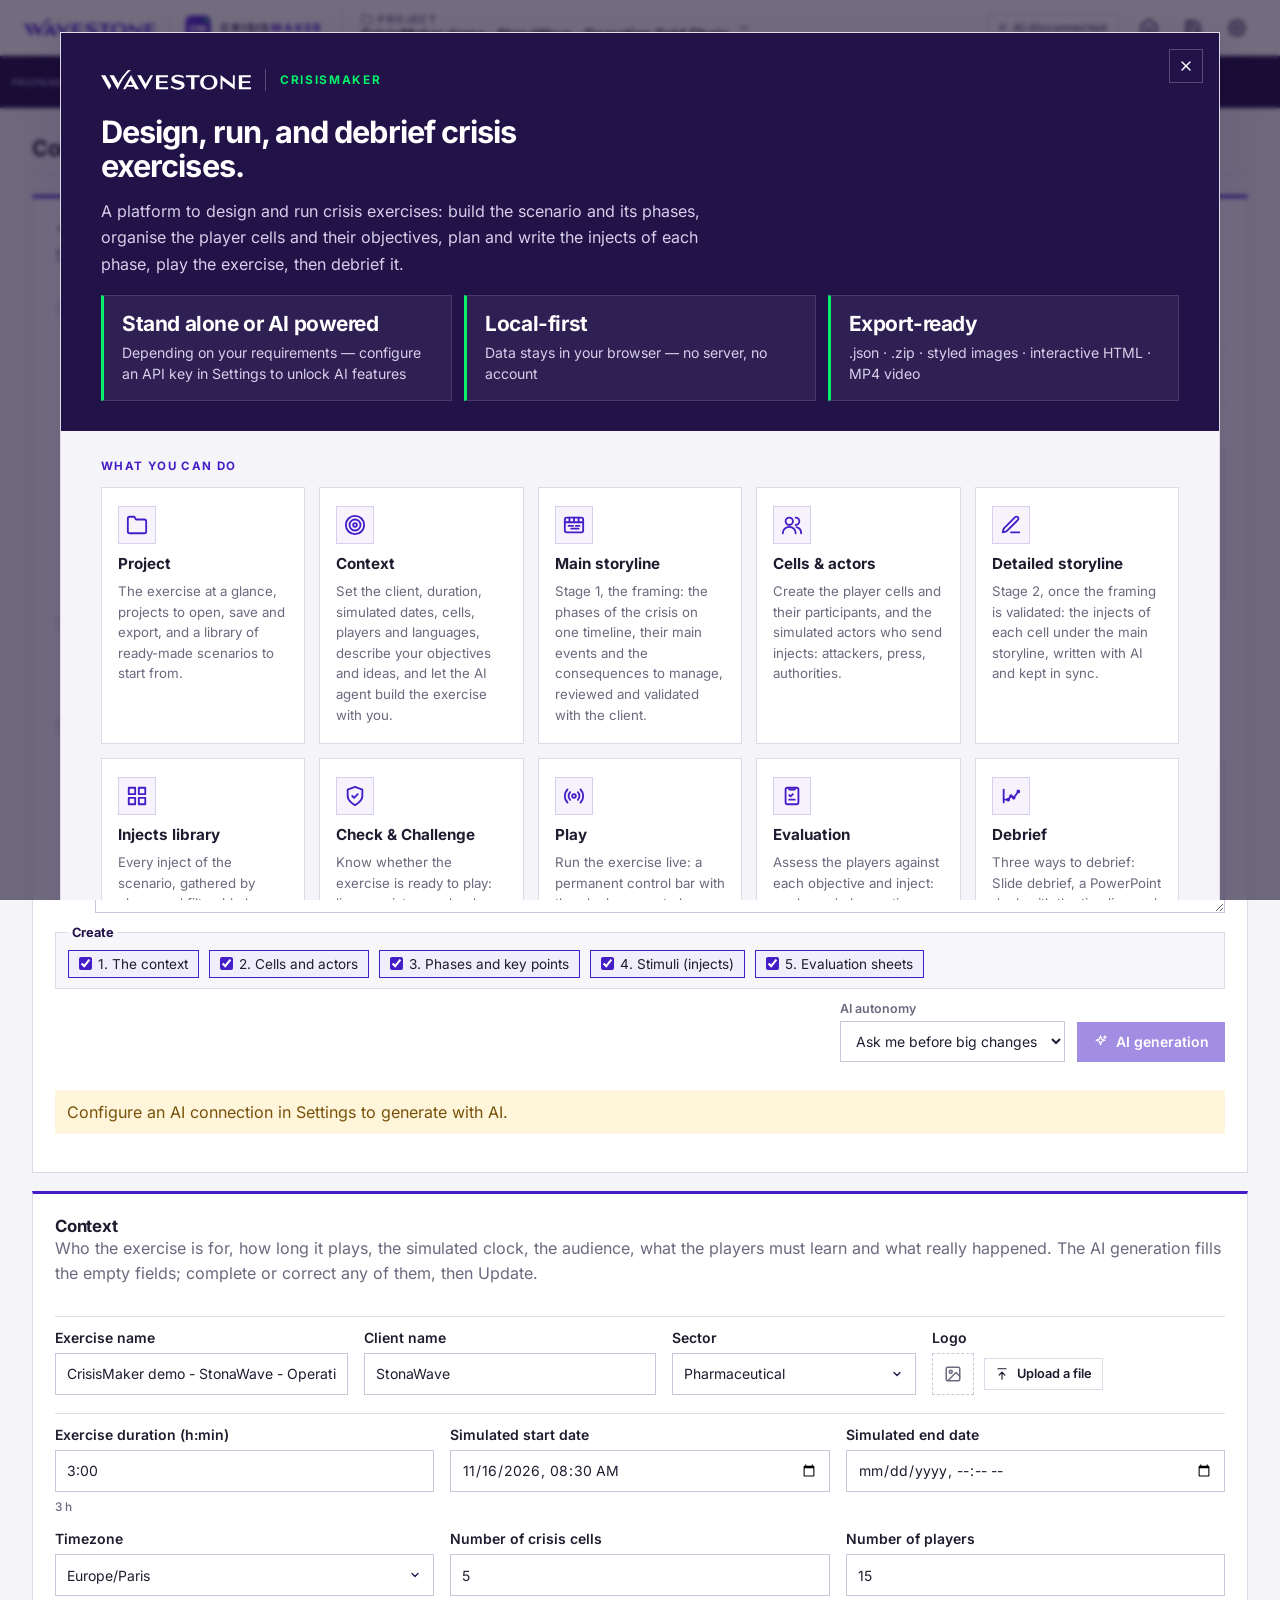
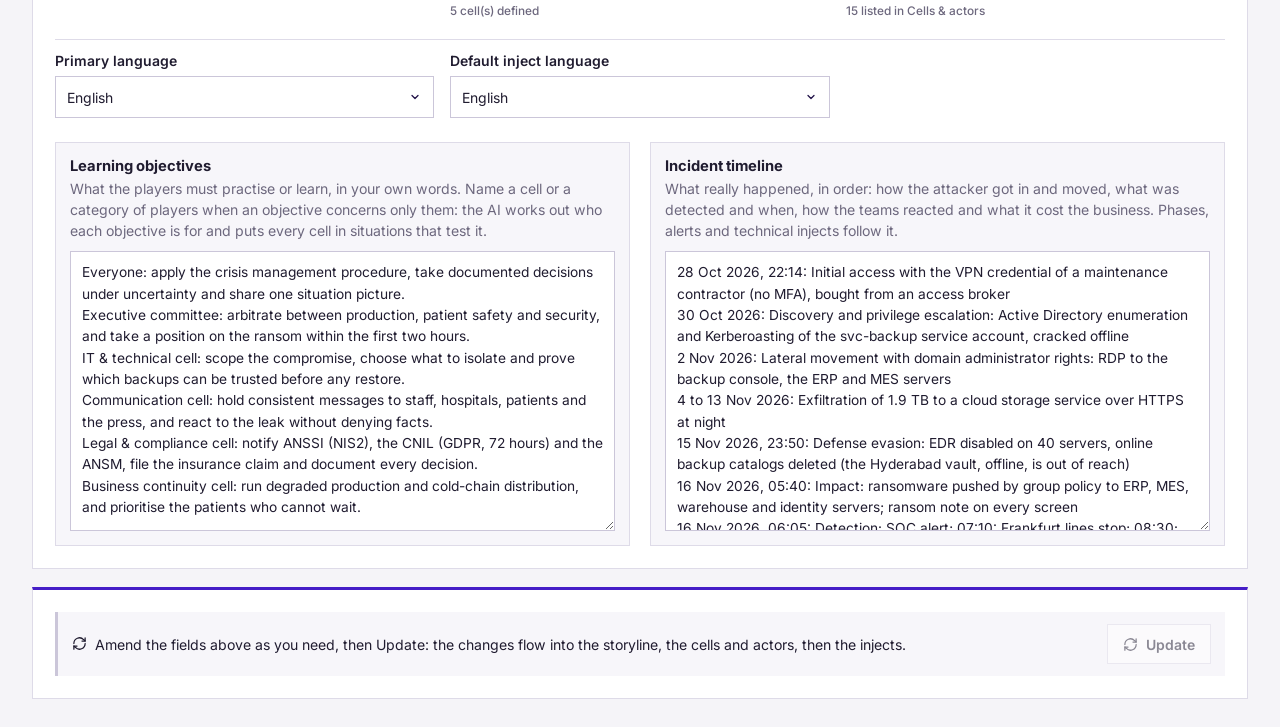
==== commit 8499d769: "Evaluation: several evaluators per cell, styled Excel, generic criteria, view pane - Evaluation move" ====
--- a/index.html
+++ b/index.html
@@ -61,6 +61,7 @@
   <script src="js/example-deck.js"></script>
   <script src="js/context-generation.js"></script>
   <script src="js/play.js"></script>
+  <script src="js/xlsx-writer.js"></script>
   <script src="js/evaluation.js"></script>
   <script src="js/debrief-hub.js"></script>
   <script src="js/views.js"></script>
--- a/css/main.css
+++ b/css/main.css
@@ -830,13 +830,17 @@
     .stimulus-modal-right .preview-stage {
       min-height: 100%;
       display: grid;
-      place-items: start center;
+      /* Safe: a preview zoomed wider than the pane starts at its left edge and scrolls. */
+      place-items: start safe center;
       zoom: 0.92;
       transform-origin: top center;
     }
     .stimulus-modal-right .preview-stage.video-stimulus-preview {
       zoom: 0.644;
     }
+    .preview-zoom { display: inline-flex; align-items: center; gap: 4px; margin-right: auto; }
+    .preview-zoom .btn-sm { min-width: 30px; justify-content: center; }
+    .preview-zoom-value { min-width: 46px; text-align: center; font-size: 0.8rem; font-weight: 600; font-variant-numeric: tabular-nums; }
 
     @media (max-width: 1680px) {
       .stimulus-modal-right .preview-stage {
@@ -4257,7 +4261,6 @@
 .cx-essential.is-key { grid-column: 1 / -1; }
 .cx-essential.is-found > svg { color: var(--green); }
 .cx-essential.is-missing > svg, .cx-essential.is-estimated > svg { color: #d99a00; }
-.cx-essential.is-key.is-missing, .cx-essential.is-key.is-todo { padding: 4px 6px; background: #fff8e6; }
 .cx-essential .btn-xs { margin-left: 4px; vertical-align: baseline; }
 @media (max-width: 768px) { .cx-essentials ul { grid-template-columns: 1fr; } }
 /* The points the sources leave open, answered before the creation. */
@@ -4616,7 +4619,35 @@
 .play-log-empty { display: block !important; color: var(--muted); padding: 14px 0 !important; }
 
 /* Docked log pane: on wide screens the page makes room for it instead of being covered. */
-@media (min-width: 1100px) { .play-page.has-log { padding-right: 404px; } }
+@media (min-width: 1100px) { .play-page.has-panes { padding-right: calc(var(--play-panes) + 4px); } }
+/* The right panes can be widened from their left edge. */
+.play-pane-resize { position: absolute; left: -4px; top: 0; bottom: 0; width: 8px; cursor: ew-resize; z-index: 2; }
+.play-pane-resize:hover, .play-pane-resize:active { background: rgba(69, 29, 199, 0.18); }
+/* Live stimuli: the visual of what is to be sent now, and the next one. */
+.play-live { position: fixed; top: var(--header-h); bottom: 0; z-index: 94; display: flex; flex-direction: column; gap: 10px; padding: 16px 18px; background: #f7f6fa; border-left: 1px solid var(--line); border-top: 3px solid var(--green); box-shadow: var(--shadow-lg); }
+.play-live-list { flex: 1; min-height: 0; overflow-y: auto; display: grid; align-content: start; gap: 12px; }
+.play-live-label { margin: 0; font-size: 0.74rem; font-weight: 700; text-transform: uppercase; letter-spacing: 0.05em; color: var(--muted); }
+.play-live-empty { margin: 0; padding: 14px; background: #fff; border: 1px dashed var(--line-strong); color: var(--muted); font-size: 0.86rem; }
+.play-live-card { background: #fff; border: 1px solid var(--line); border-left: 3px solid var(--indigo); }
+.play-live-card.is-late { border-left-color: var(--danger); }
+.play-live-card.is-due { border-left-color: #d99a00; }
+.play-live-card.is-sent { border-left-color: var(--success); }
+.play-live-card { animation: play-live-in 0.35s ease-out; }
+@keyframes play-live-in { from { opacity: 0; transform: translateY(8px); } to { opacity: 1; transform: none; } }
+@media (prefers-reduced-motion: reduce) { .play-live-card { animation: none; } }
+.play-live-card header em.is-sent { display: inline-flex; align-items: center; gap: 4px; color: var(--success); }
+.play-live-demo { display: inline-flex; align-items: center; gap: 6px; padding: 4px 8px; border: 1px solid var(--line); background: #fff; font-size: 0.78rem; font-weight: 600; cursor: pointer; }
+.play-live-demo.is-on { border-color: var(--green); background: #e1fded; }
+.play-live-demo input { margin: 0; accent-color: var(--green); }
+.play-live-demo span { font-variant-numeric: tabular-nums; color: var(--muted); font-weight: 500; }
+.play-live-next { margin: 0; display: flex; flex-wrap: wrap; align-items: center; gap: 6px; padding: 8px 10px; background: #fff; border: 1px solid var(--line); font-size: 0.82rem; }
+.play-live-next span { flex: 1; min-width: 0; }
+.play-live-next em { font-style: normal; font-weight: 700; color: var(--indigo); font-variant-numeric: tabular-nums; }
+.play-live-card header { display: flex; flex-wrap: wrap; align-items: center; gap: 4px 10px; padding: 8px 10px; border-bottom: 1px solid var(--line); font-size: 0.8rem; }
+.play-live-card header span { color: var(--muted); flex: 1; min-width: 0; }
+.play-live-card header em { font-style: normal; font-weight: 700; color: var(--indigo); }
+.play-live-preview { overflow: auto; max-height: 70vh; padding: 10px; }
+.play-live-stage { display: grid; place-items: start safe center; }
 .toast-stack { z-index: 160; }
 .play-adjust { display: grid; grid-template-columns: repeat(4, auto); gap: 3px; }
 .play-adjust .play-label { grid-column: 1 / -1; }
@@ -4627,56 +4658,115 @@
 .video-debrief-host .video-debrief-frame { width: 100%; height: 100%; }
 
 /* Evaluation */
-.ev-page { display: grid; gap: 16px; }
-.ev-intro { display: flex; align-items: center; gap: 20px; flex-wrap: wrap; }
-.ev-intro-text { flex: 1 1 420px; }
+.ev-page { display: grid; gap: 16px; transition: padding-right 0.15s ease; }
+.ev-intro { display: flex; align-items: flex-start; gap: 16px 24px; flex-wrap: wrap; border-top: 3px solid var(--indigo); }
+.ev-intro-text { flex: 1 1 460px; }
+.ev-kicker { display: inline-block; font-size: 0.68rem; font-weight: 700; letter-spacing: 0.14em; text-transform: uppercase; color: var(--primary-strong); padding-bottom: 2px; border-bottom: 2px solid var(--green); }
 .ev-intro-actions { display: flex; align-items: center; gap: 8px; flex-wrap: wrap; }
+.ev-import { cursor: pointer; }
 .ev-ai-error { flex-basis: 100%; margin: 0; }
-.ev-intro h3 { display: flex; align-items: center; gap: 8px; margin: 0 0 4px; }
-.ev-scale { display: flex; flex-wrap: wrap; gap: 6px 14px; margin-top: 10px; font-size: 0.78rem; color: var(--muted); }
-.ev-scale b, .ev-tally b { display: inline-block; min-width: 26px; padding: 1px 5px; margin-right: 4px; text-align: center; background: var(--indigo-tint, #eeeaff); color: var(--primary-strong); }
-.ev-scale b.is-P, .ev-tally b.is-P, .ev-rating.is-P { background: #dcf5e3; color: #146c2e; }
-.ev-scale b.is-S, .ev-tally b.is-S, .ev-rating.is-S { background: #eef6d5; color: #4d6410; }
-.ev-scale b.is-M, .ev-tally b.is-M, .ev-rating.is-M { background: #fdebd0; color: #8a4b08; }
-.ev-scale b.is-U, .ev-tally b.is-U, .ev-rating.is-U { background: #fbdcdc; color: #9b1c1c; }
-.ev-scale b.is-NA, .ev-rating.is-NA { background: #ecebf0; color: #5b5670; }
-.ev-cells { display: flex; flex-wrap: wrap; gap: 6px; }
-.ev-cells button { display: inline-flex; align-items: center; gap: 6px; padding: 7px 12px; border: 1px solid var(--line); border-top: 3px solid var(--cell-color); background: var(--panel, #fff); color: var(--primary-strong); font-weight: 700; font-size: 0.84rem; cursor: pointer; }
-.ev-cells button .cell-dot { background: var(--cell-color); }
-.ev-cells button small { font-weight: 600; color: var(--muted); font-variant-numeric: tabular-nums; }
-.ev-cells button.active { background: color-mix(in srgb, var(--cell-color) 14%, #fff); border-color: var(--cell-color); }
-.ev-sheet { border-top: 4px solid var(--cell-color); display: grid; gap: 10px; }
-.ev-sheet-head { display: flex; align-items: flex-start; gap: 12px; flex-wrap: wrap; }
-.ev-sheet-head > div { flex: 1 1 320px; }
-.ev-sheet-head h3 { display: flex; align-items: center; gap: 4px; margin: 0; }
+.ev-intro h3 { margin: 8px 0 4px; font-size: 1.2rem; }
+.ev-intro p { margin: 0; }
+.ev-scale { display: flex; flex-wrap: wrap; gap: 6px; margin-top: 12px; font-size: 0.78rem; color: var(--text, #16121f); }
+.ev-scale span { display: inline-flex; align-items: center; gap: 6px; padding: 3px 10px 3px 3px; background: var(--panel-soft, #f5f4f9); border: 1px solid var(--line); }
+.ev-scale b, .ev-tally-codes b, .ev-chip b { display: inline-block; min-width: 26px; padding: 1px 5px; text-align: center; font-weight: 800; }
+.ev-scale b.is-P, .ev-tally-codes b.is-P, .ev-rating.is-P, .ev-chip.is-P b, .ev-propose.is-P, .ev-bar i.is-P { background: #dcf5e3; color: #146c2e; }
+.ev-scale b.is-S, .ev-tally-codes b.is-S, .ev-rating.is-S, .ev-chip.is-S b, .ev-propose.is-S, .ev-bar i.is-S { background: #eef6d5; color: #4d6410; }
+.ev-scale b.is-M, .ev-tally-codes b.is-M, .ev-rating.is-M, .ev-chip.is-M b, .ev-propose.is-M, .ev-bar i.is-M { background: #fdebd0; color: #8a4b08; }
+.ev-scale b.is-U, .ev-tally-codes b.is-U, .ev-rating.is-U, .ev-chip.is-U b, .ev-propose.is-U, .ev-bar i.is-U { background: #fbdcdc; color: #9b1c1c; }
+.ev-scale b.is-NA, .ev-tally-codes b.is-NA, .ev-rating.is-NA, .ev-chip.is-NA b, .ev-propose.is-NA, .ev-bar i.is-NA { background: #ecebf0; color: #5b5670; }
+.ev-bar i.is-P { background: #2e9e57; } .ev-bar i.is-S { background: #8fb33a; } .ev-bar i.is-M { background: #e0901f; } .ev-bar i.is-U { background: #d23c3c; } .ev-bar i.is-NA { background: #a8a4b8; }
+.ev-howto { flex-basis: 100%; border-top: 1px solid var(--line); padding-top: 10px; font-size: 0.84rem; }
+.ev-howto summary { cursor: pointer; display: inline-flex; align-items: center; gap: 6px; font-weight: 700; color: var(--primary-strong); }
+.ev-howto summary small { font-weight: 600; color: var(--muted); }
+.ev-howto ol { display: grid; grid-template-columns: repeat(auto-fit, minmax(200px, 1fr)); gap: 8px; margin: 10px 0 0; padding: 0; list-style: none; counter-reset: ev-step; }
+.ev-howto li { counter-increment: ev-step; position: relative; padding: 10px 10px 10px 38px; background: var(--panel-soft, #f5f4f9); border-left: 3px solid var(--indigo); color: var(--muted); }
+.ev-howto li::before { content: counter(ev-step); position: absolute; left: 10px; top: 10px; width: 20px; height: 20px; display: grid; place-items: center; background: var(--indigo); color: #fff; font-weight: 800; font-size: 0.72rem; }
+.ev-howto li b { display: block; color: var(--primary-strong); }
+.ev-report { flex-basis: 100%; position: relative; display: grid; gap: 4px; padding: 10px 36px 10px 12px; background: #fff; border: 1px solid var(--line); font-size: 0.82rem; }
+.ev-report p { margin: 0; }
+.ev-report .is-ok b { color: var(--success); } .ev-report .is-info b { color: var(--muted); } .ev-report .is-error b { color: var(--danger); }
+.ev-report .sb-icon-btn { position: absolute; top: 6px; right: 6px; }
+.ev-cells { display: grid; grid-template-columns: repeat(auto-fill, minmax(190px, 1fr)); gap: 8px; }
+.ev-cells button { display: grid; gap: 6px; padding: 9px 12px; border: 1px solid var(--line); border-top: 3px solid var(--cell-color); background: var(--panel, #fff); color: var(--primary-strong); font-weight: 700; font-size: 0.86rem; text-align: left; cursor: pointer; }
+.ev-cells button:hover { border-color: var(--cell-color); }
+.ev-cells button.active { background: color-mix(in srgb, var(--cell-color) 12%, #fff); border-color: var(--cell-color); box-shadow: inset 0 -2px 0 var(--cell-color); }
+.ev-cell-name { display: flex; align-items: center; gap: 6px; }
+.ev-cells .cell-dot { background: var(--cell-color); }
+.ev-cell-meta { display: flex; align-items: center; gap: 6px; }
+.ev-cell-meta small { font-weight: 600; color: var(--muted); font-variant-numeric: tabular-nums; white-space: nowrap; }
+.ev-cell-count { display: inline-flex; align-items: center; gap: 2px; padding: 0 5px; background: var(--indigo-tint, #eeeaff); color: var(--primary-strong) !important; }
+.ev-bar { flex: 1; display: flex; height: 6px; min-width: 60px; background: var(--line); overflow: hidden; }
+.ev-bar i { display: block; height: 100%; }
+.ev-sheet { border-top: 4px solid var(--cell-color); display: grid; gap: 12px; }
+.ev-sheet-head { display: flex; align-items: center; gap: 12px 20px; flex-wrap: wrap; padding-bottom: 10px; border-bottom: 1px solid var(--line); }
+.ev-sheet-title { flex: 1 1 280px; }
+.ev-sheet-head h3 { display: flex; align-items: center; gap: 6px; margin: 0; font-size: 1.15rem; }
 .ev-sheet-head .cell-dot { background: var(--cell-color); }
 .ev-sheet-head p { margin: 2px 0 0; font-size: 0.82rem; }
-.ev-tally { display: inline-flex; align-items: center; gap: 4px; flex-wrap: wrap; font-size: 0.78rem; padding-top: 4px; }
-.ev-tally span { color: var(--muted); margin-left: 4px; }
-.ev-sheet-actions { display: inline-flex; align-items: center; gap: 6px; }
+.ev-tally { display: grid; gap: 4px; min-width: 240px; font-size: 0.76rem; color: var(--muted); }
+.ev-tally .ev-bar { height: 8px; }
+.ev-tally-codes { display: flex; gap: 4px; flex-wrap: wrap; }
+.ev-sheet-actions { display: inline-flex; align-items: center; gap: 6px; flex-wrap: wrap; }
 .ev-evaluator { max-width: 360px; }
-.ev-section { margin: 6px 0 0; font-size: 0.8rem; letter-spacing: 0.06em; text-transform: uppercase; color: var(--primary-strong); }
-.ev-section small { margin-left: 6px; font-weight: 600; letter-spacing: 0; text-transform: none; color: var(--muted); }
+.ev-section { display: flex; align-items: center; flex-wrap: wrap; gap: 4px 8px; margin: 10px 0 0; padding-bottom: 6px; border-bottom: 2px solid var(--green); font-size: 0.82rem; letter-spacing: 0.06em; text-transform: uppercase; color: var(--primary-strong); }
+.ev-section small { font-weight: 700; letter-spacing: 0; color: var(--muted); font-variant-numeric: tabular-nums; }
+.ev-section em { font-style: normal; font-weight: 500; font-size: 0.76rem; letter-spacing: 0; text-transform: none; color: var(--muted); }
+.ev-section em::before { content: '· '; }
+.ev-step { width: 22px; height: 22px; display: inline-grid; place-items: center; background: var(--indigo); color: #fff; font-weight: 800; font-size: 0.74rem; letter-spacing: 0; }
 .ev-table { width: 100%; border-collapse: collapse; table-layout: fixed; }
-.ev-table th { text-align: left; font-size: 0.68rem; letter-spacing: 0.06em; text-transform: uppercase; color: var(--muted); padding: 4px; }
-.ev-criteria th:nth-child(1) { width: 15%; } .ev-criteria th:nth-child(2) { width: 36%; } .ev-criteria th:nth-child(3) { width: 84px; } .ev-criteria th:nth-child(5) { width: 40px; }
-.ev-injects th:nth-child(1) { width: 78px; } .ev-injects th:nth-child(2) { width: 38%; } .ev-injects th:nth-child(3) { width: 84px; } .ev-injects th:nth-child(5) { width: 110px; }
-.ev-table td { padding: 4px; vertical-align: top; border-top: 1px solid var(--line); }
+.ev-table th { text-align: left; font-size: 0.68rem; letter-spacing: 0.06em; text-transform: uppercase; color: var(--muted); padding: 6px; background: var(--panel-soft, #f5f4f9); }
+.ev-criteria th:nth-child(1), .ev-generic th:nth-child(1) { width: 14%; } .ev-criteria th:nth-child(2), .ev-generic th:nth-child(2) { width: 34%; } .ev-criteria th:nth-child(3), .ev-generic th:nth-child(3), .ev-injects th:nth-child(3) { width: 210px; } .ev-criteria th:nth-child(5) { width: 40px; }
+.ev-injects th:nth-child(1) { width: 92px; } .ev-injects th:nth-child(2) { width: 32%; } .ev-injects th:nth-child(5) { width: 104px; }
+.ev-table td { padding: 6px; vertical-align: top; border-top: 1px solid var(--line); }
+.ev-table tbody tr:hover td { background: #fbfaff; }
+.ev-table tr.is-viewed td { background: color-mix(in srgb, var(--green) 10%, #fff); }
 .ev-table input, .ev-table textarea, .ev-table select { min-height: 36px; padding: 6px 8px; font-size: 0.84rem; }
 .ev-table textarea { min-height: 52px; resize: vertical; }
+.ev-category { font-weight: 700; color: var(--primary-strong); }
 .ev-criterion { display: grid; gap: 4px; }
 .ev-criterion .ev-observe { min-height: 40px; font-size: 0.78rem; color: var(--muted); }
-.ev-rating { width: 100%; font-weight: 800; text-align: center; }
-/* Table cells, not grids: two grid cells side by side would merge into one column. */
+.ev-criterion-text strong, .ev-criterion-text .subtle { display: block; font-size: 0.86rem; }
+.ev-criterion-text .subtle { margin-top: 3px; font-size: 0.78rem; }
+.ev-tag { display: inline-block; padding: 2px 8px; background: var(--panel-soft, #f5f4f9); border-left: 3px solid var(--indigo); font-size: 0.78rem; font-weight: 700; color: var(--primary-strong); }
+.ev-rate { display: grid; gap: 6px; align-content: start; }
+.ev-rating { width: 100%; font-weight: 700; font-size: 0.8rem !important; }
+.ev-marks { display: flex; flex-wrap: wrap; gap: 4px; }
+.ev-chip { display: inline-flex; align-items: center; gap: 3px; padding-right: 5px; border: 1px solid var(--line); background: #fff; font-size: 0.7rem; font-weight: 700; color: var(--muted); cursor: help; }
+.ev-chip b { min-width: 22px; padding: 1px 3px; background: #ecebf0; }
+.ev-propose { padding: 2px 8px; border: 1px dashed currentColor; font-size: 0.72rem; font-weight: 800; cursor: pointer; }
+.ev-propose:disabled { cursor: default; opacity: 0.6; }
+.ev-their-notes { margin-top: 4px; font-size: 0.76rem; color: var(--muted); }
+.ev-their-notes summary { cursor: pointer; font-weight: 600; }
+.ev-their-notes p { margin: 4px 0 0; }
 .ev-time { font-variant-numeric: tabular-nums; }
 .ev-time b, .ev-time small { display: block; }
 .ev-time small { margin-top: 2px; color: var(--muted); }
+.ev-eye { margin-top: 6px; display: inline-grid; place-items: center; width: 32px; height: 28px; border: 1px solid var(--line); background: #fff; color: var(--primary-strong); cursor: pointer; }
+.ev-eye:hover, .ev-eye.active { background: var(--indigo); border-color: var(--indigo); color: #fff; }
 .ev-inject { font-size: 0.84rem; }
-.ev-inject strong, .ev-inject .subtle { display: block; }
-.ev-inject .subtle { margin-top: 2px; font-size: 0.78rem; }
+.ev-inject strong, .ev-inject .subtle, .ev-inject .ev-channel { display: block; }
+.ev-inject .ev-channel { margin-top: 2px; font-size: 0.72rem; font-weight: 700; letter-spacing: 0.04em; text-transform: uppercase; color: var(--primary-strong); }
+.ev-inject .subtle { margin-top: 4px; font-size: 0.78rem; }
 .ev-add { justify-self: start; }
 .ev-summary { display: grid; grid-template-columns: 1fr 1fr; gap: 12px; }
-@media (max-width: 900px) { .ev-table, .ev-table tbody, .ev-table tr, .ev-table td { display: block; width: 100% !important; } .ev-table thead { display: none; } .ev-table tr { border-bottom: 1px solid var(--line); padding: 6px 0; } .ev-table td { border-top: 0; } .ev-summary { grid-template-columns: 1fr; } }
+.ev-contrib { display: grid; gap: 8px; padding: 12px; background: var(--panel-soft, #f5f4f9); border-left: 3px solid var(--green); }
+.ev-contrib header { display: flex; align-items: flex-start; gap: 8px 16px; flex-wrap: wrap; }
+.ev-contrib h4 { display: flex; align-items: center; gap: 6px; margin: 0; flex-basis: 100%; }
+.ev-contrib h4 small { color: var(--muted); }
+.ev-contrib header p { flex: 1 1 360px; margin: 0; font-size: 0.8rem; }
+.ev-contrib ul { display: flex; flex-wrap: wrap; gap: 6px; margin: 0; padding: 0; list-style: none; }
+.ev-contrib li { display: inline-flex; align-items: center; gap: 8px; padding: 4px 4px 4px 4px; background: #fff; border: 1px solid var(--line); font-size: 0.82rem; }
+.ev-contrib li small { display: block; color: var(--muted); font-size: 0.72rem; }
+.ev-avatar { width: 28px; height: 28px; display: grid; place-items: center; background: var(--indigo); color: #fff; font-weight: 800; font-size: 0.72rem; }
+.ev-differ { margin: 0; display: flex; align-items: center; gap: 6px; font-size: 0.8rem; color: #8a4b08; }
+.ev-view { position: fixed; top: var(--header-h); right: 0; bottom: 0; z-index: 94; display: flex; flex-direction: column; gap: 10px; padding: 16px 18px; background: #f7f6fa; border-left: 1px solid var(--line); border-top: 3px solid var(--green); box-shadow: var(--shadow-lg); max-width: 100vw; }
+.ev-view-nav { display: inline-flex; align-items: center; gap: 4px; margin-left: auto; }
+.ev-view-nav small { font-variant-numeric: tabular-nums; color: var(--muted); }
+.ev-view-meta, .ev-view-expected { margin: 0; font-size: 0.82rem; }
+.ev-view-expected { padding: 8px 10px; background: #fff; border-left: 3px solid var(--indigo); }
+.ev-view-expected b { display: block; font-size: 0.7rem; letter-spacing: 0.06em; text-transform: uppercase; color: var(--primary-strong); }
+@media (max-width: 900px) { .ev-page { padding-right: 0 !important; } .ev-view { left: 0; width: auto !important; } .ev-table, .ev-table tbody, .ev-table tr, .ev-table td { display: block; width: 100% !important; } .ev-table thead { display: none; } .ev-table tr { border-bottom: 1px solid var(--line); padding: 6px 0; } .ev-table td { border-top: 0; } .ev-summary { grid-template-columns: 1fr; } }
 
 /* Phones: every tab icon fits the bar; the storyline timelines keep a usable height. */
 @media (max-width: 768px) {
@@ -4869,25 +4959,6 @@
 .tech-log-pre { flex: 1; min-height: 240px; max-height: 62vh; overflow: auto; margin: 0; padding: 12px; background: #16121f; color: #e6e4ee; font: 12px/1.5 'IBM Plex Mono', ui-monospace, monospace; white-space: pre-wrap; word-break: break-word; }
 .llm-error-banner { white-space: pre-line; }
 
-/* Build my exercise (Context): framing, client validation, then the stimuli of every cell. */
-.bf-card { margin-top: 14px; border: 1px solid var(--line); border-top: 3px solid var(--indigo); background: #fff; padding: 12px 14px 14px; }
-.bf-head { display: flex; align-items: center; justify-content: space-between; gap: 10px; margin-bottom: 10px; }
-.bf-head strong { display: flex; align-items: center; gap: 6px; font-size: 0.95rem; color: var(--dark); }
-.bf-head strong svg { color: var(--indigo); }
-.bf-steps { list-style: none; margin: 0; padding: 0; display: grid; grid-template-columns: repeat(3, minmax(0, 1fr)); gap: 10px; }
-.bf-step { display: flex; gap: 10px; padding: 10px; background: var(--surface-alt); border: 1px solid var(--line); min-width: 0; }
-.bf-step.is-later { opacity: 0.72; }
-.bf-step.is-done { background: #f1fdf6; border-color: #b7ecd0; }
-.bf-num { flex: none; width: 24px; height: 24px; display: grid; place-items: center; border-radius: 50%; background: var(--indigo); color: #fff; font-size: 0.78rem; font-weight: 700; }
-.bf-step.is-done .bf-num { background: #0f9f55; }
-.bf-step.is-later .bf-num { background: var(--muted); }
-.bf-body { display: grid; gap: 4px; min-width: 0; }
-.bf-body > strong { font-size: 0.88rem; }
-.bf-body > span { font-size: 0.8rem; color: var(--muted); line-height: 1.4; }
-.bf-warn { color: #b45309; font-weight: 600; }
-.bf-actions { display: flex; flex-wrap: wrap; gap: 6px; margin-top: 4px; }
-.bf-actions .btn { display: inline-flex; align-items: center; gap: 5px; }
-@media (max-width: 1024px) { .bf-steps { grid-template-columns: 1fr; } }
 /* Where the framing stands, under the toolbar of the Main and Detailed storylines. */
 .bf-bar { display: flex; align-items: center; gap: 8px; padding: 6px 12px; font-size: 0.8rem; border: 1px solid var(--line); border-left: 3px solid var(--indigo); background: #f6f4fd; color: var(--text); flex-wrap: wrap; }
 .bf-bar > svg { flex: none; color: var(--indigo); }
